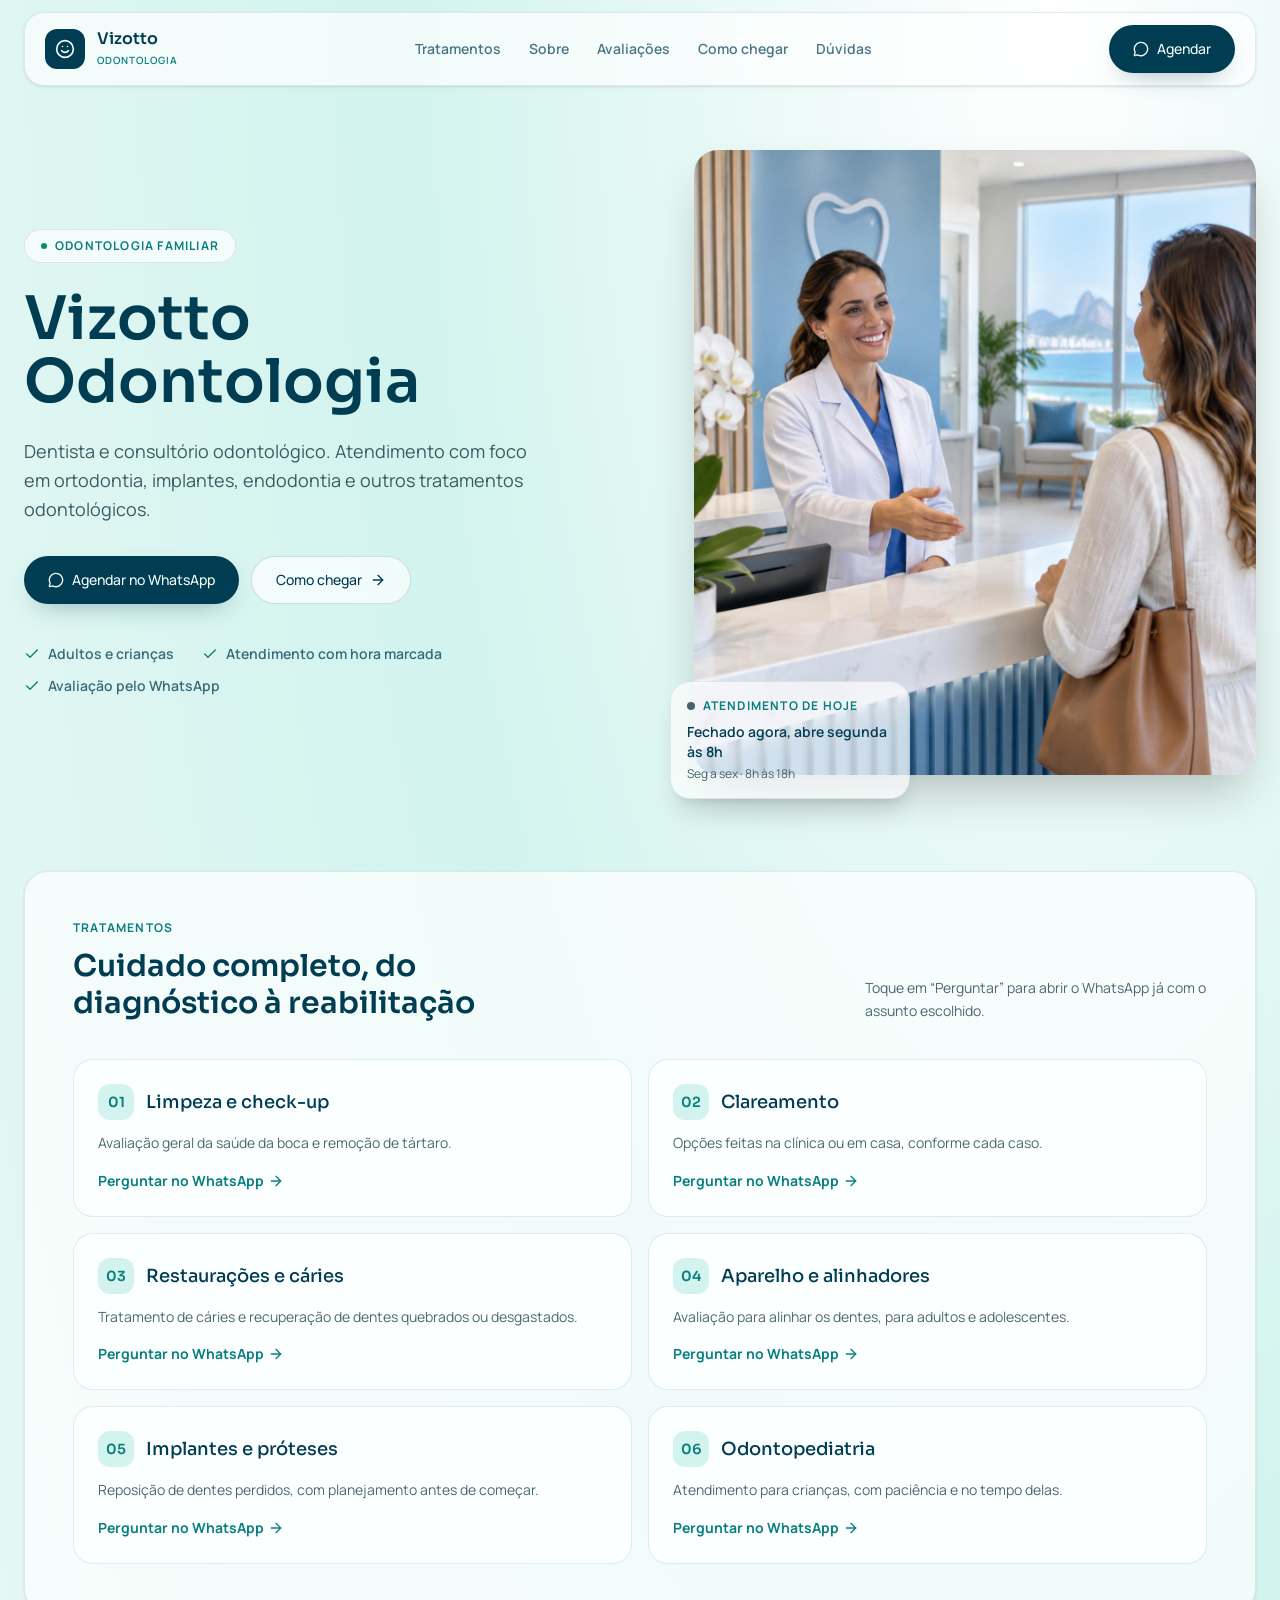
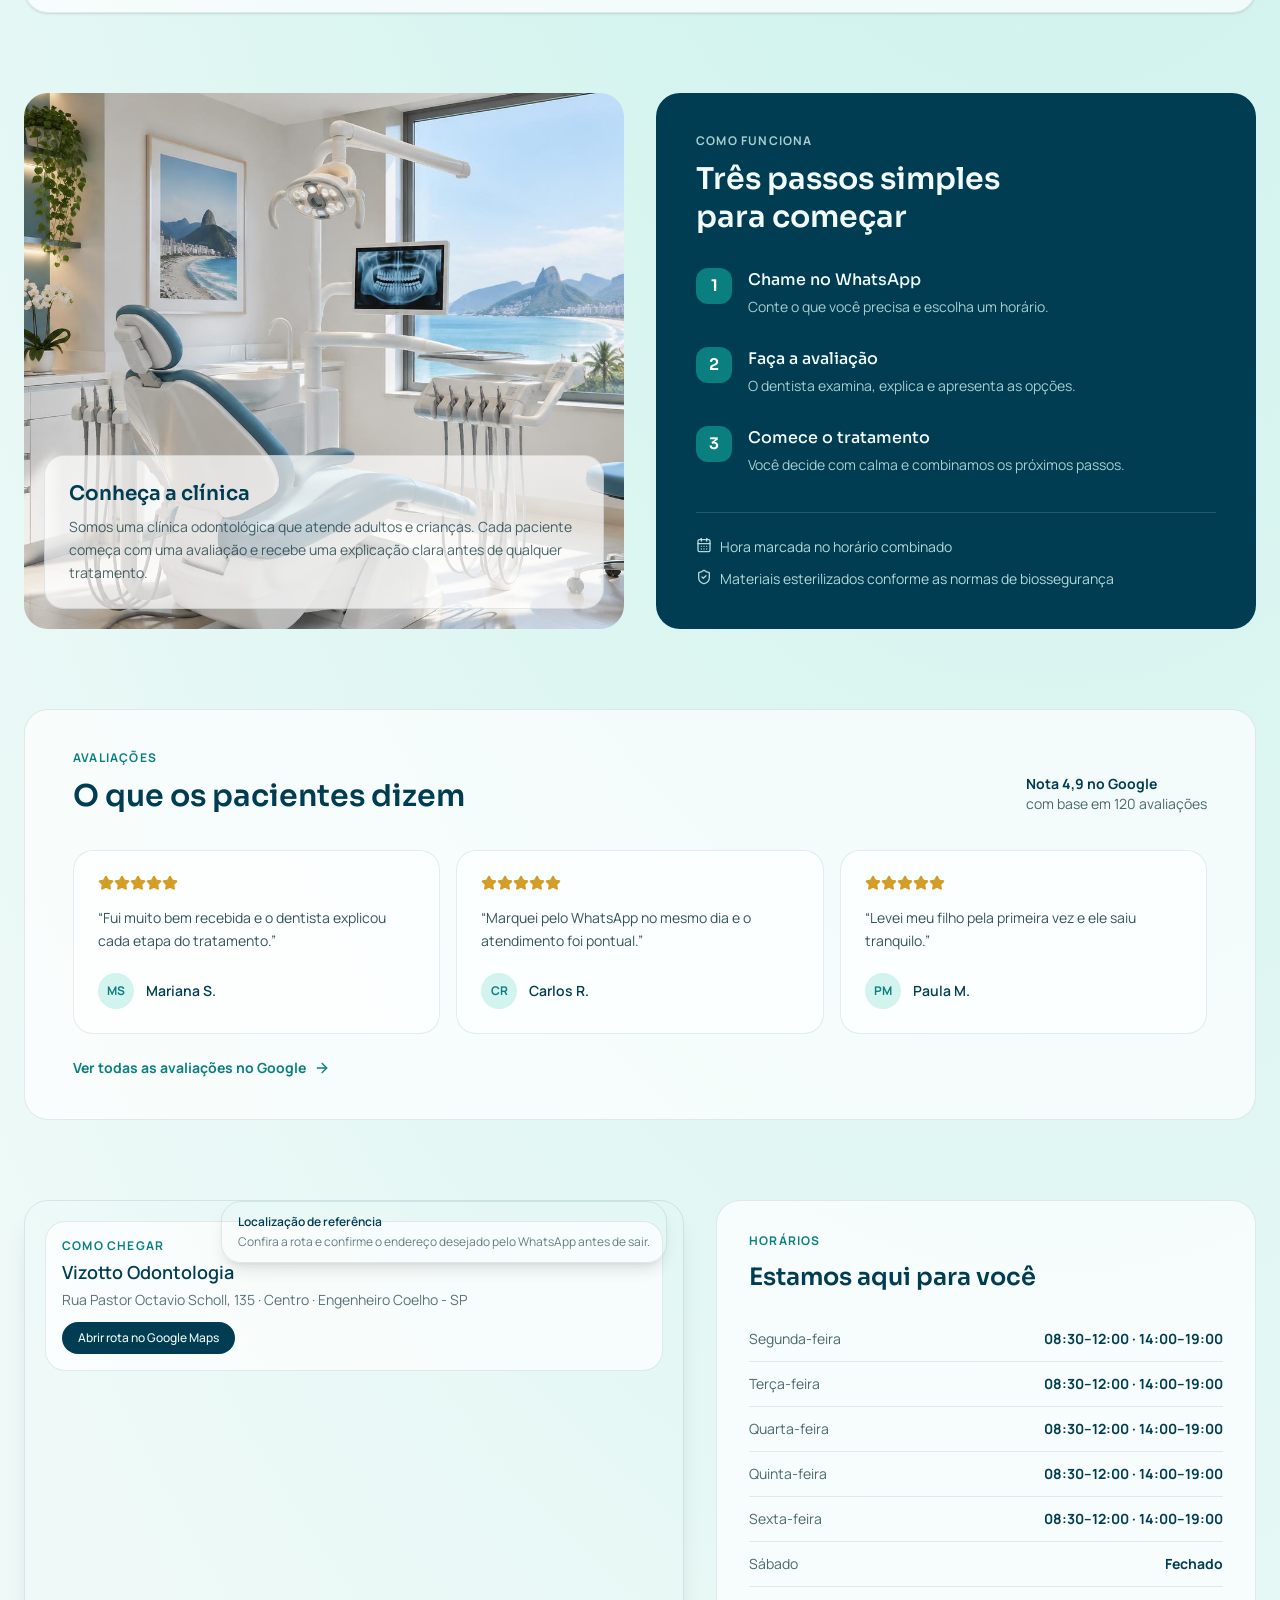
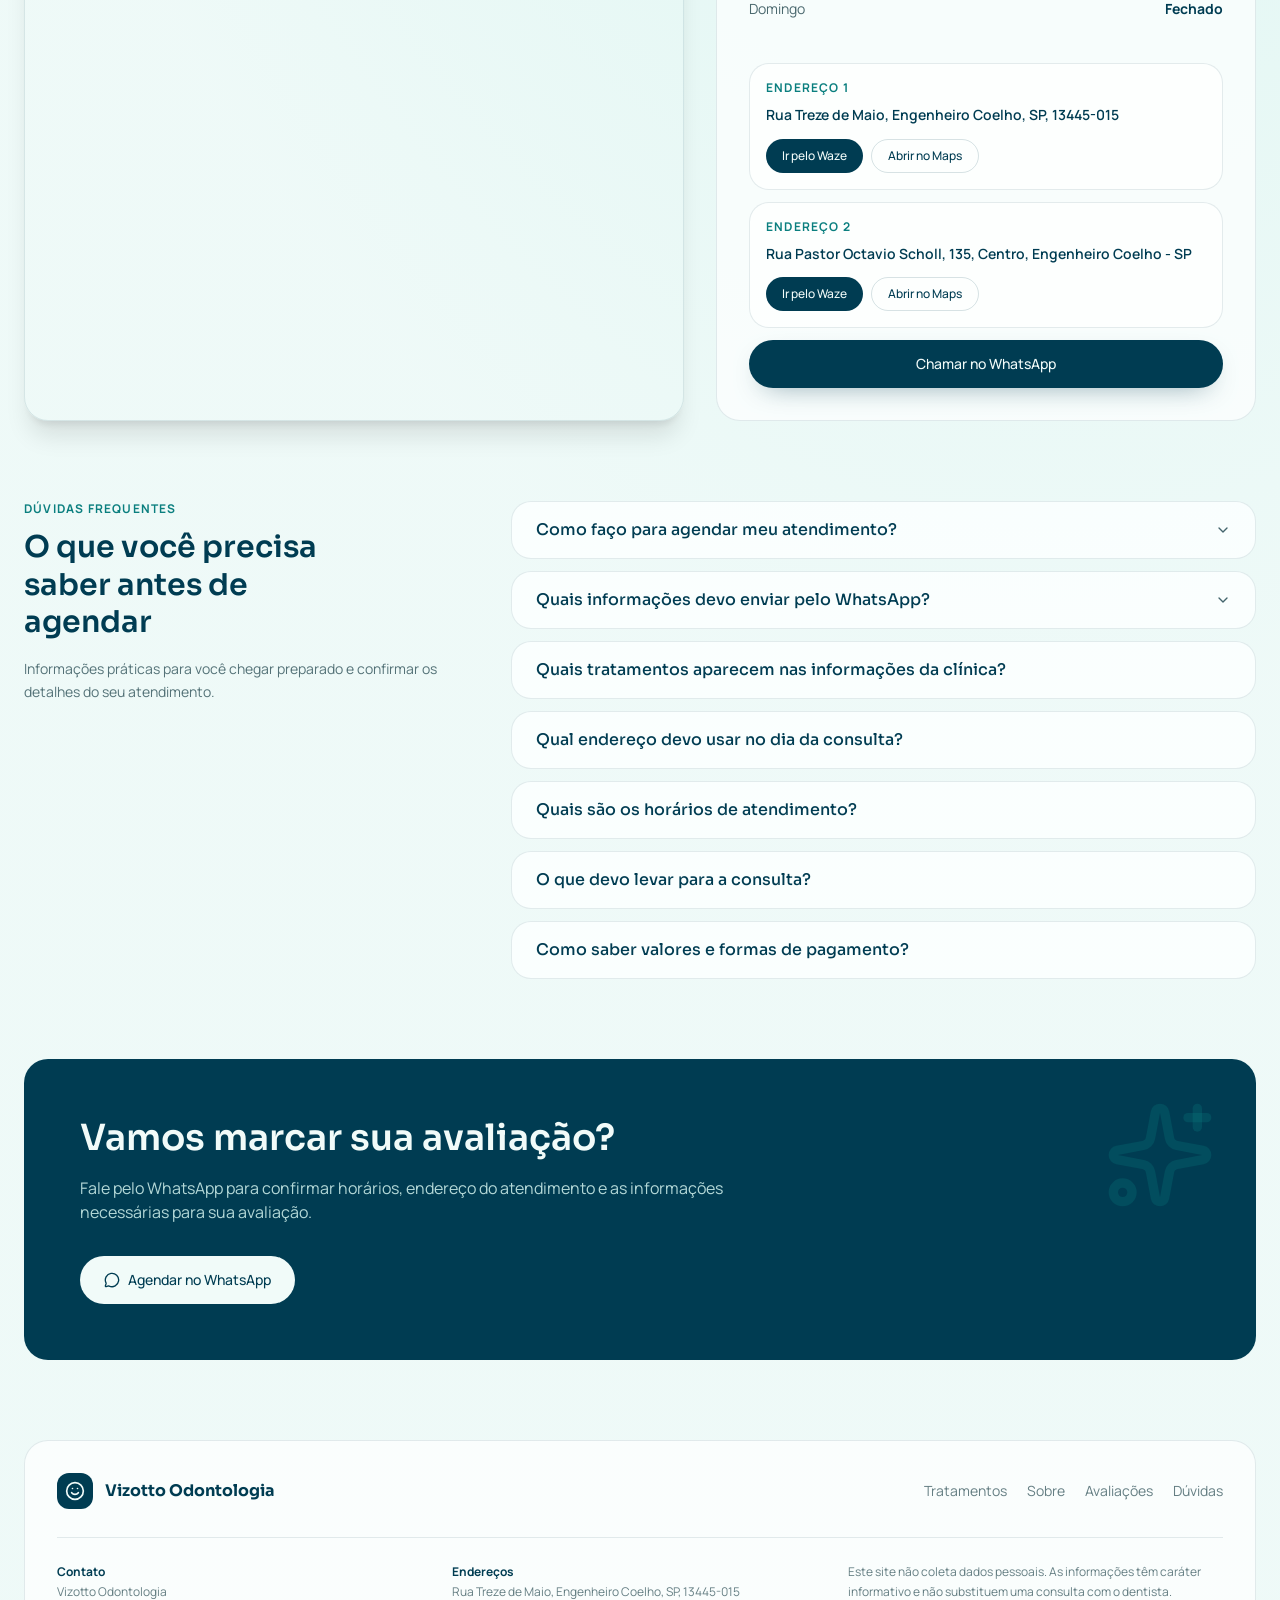
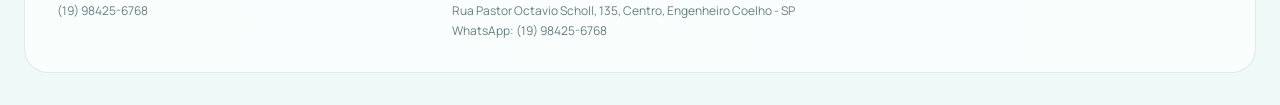
==== index.html @ 01a07b88 "Rename index (4).html to index.html" ====
<!DOCTYPE html>

<html lang="pt-BR"><head><meta charset="utf-8"/><meta content="width=device-width, initial-scale=1" name="viewport"/><style>/*! tailwindcss v4.3.3 | MIT License | https://tailwindcss.com */
@layer properties {
  @supports (((-webkit-hyphens: none)) and (not (margin-trim: inline))) or ((-moz-orient: inline) and (not (color: rgb(from red r g b)))) {
    *, :before, :after, ::backdrop {
      --tw-translate-x: 0;
      --tw-translate-y: 0;
      --tw-translate-z: 0;
      --tw-rotate-x: initial;
      --tw-rotate-y: initial;
      --tw-rotate-z: initial;
      --tw-skew-x: initial;
      --tw-skew-y: initial;
      --tw-space-y-reverse: 0;
      --tw-space-x-reverse: 0;
      --tw-divide-y-reverse: 0;
      --tw-border-style: solid;
      --tw-leading: initial;
      --tw-font-weight: initial;
      --tw-tracking: initial;
      --tw-ordinal: initial;
      --tw-slashed-zero: initial;
      --tw-numeric-figure: initial;
      --tw-numeric-spacing: initial;
      --tw-numeric-fraction: initial;
      --tw-shadow: 0 0 #0000;
      --tw-shadow-color: initial;
      --tw-shadow-alpha: 100%;
      --tw-inset-shadow: 0 0 #0000;
      --tw-inset-shadow-color: initial;
      --tw-inset-shadow-alpha: 100%;
      --tw-ring-color: initial;
      --tw-ring-shadow: 0 0 #0000;
      --tw-inset-ring-color: initial;
      --tw-inset-ring-shadow: 0 0 #0000;
      --tw-ring-inset: initial;
      --tw-ring-offset-width: 0px;
      --tw-ring-offset-color: #fff;
      --tw-ring-offset-shadow: 0 0 #0000;
      --tw-outline-style: solid;
      --tw-blur: initial;
      --tw-brightness: initial;
      --tw-contrast: initial;
      --tw-grayscale: initial;
      --tw-hue-rotate: initial;
      --tw-invert: initial;
      --tw-opacity: initial;
      --tw-saturate: initial;
      --tw-sepia: initial;
      --tw-drop-shadow: initial;
      --tw-drop-shadow-color: initial;
      --tw-drop-shadow-alpha: 100%;
      --tw-drop-shadow-size: initial;
      --tw-duration: initial;
      --tw-ease: initial;
      --tw-content: "";
      --tw-animation-delay: 0s;
      --tw-animation-direction: normal;
      --tw-animation-duration: initial;
      --tw-animation-fill-mode: none;
      --tw-animation-iteration-count: 1;
      --tw-enter-blur: 0;
      --tw-enter-opacity: 1;
      --tw-enter-rotate: 0;
      --tw-enter-scale: 1;
      --tw-enter-translate-x: 0;
      --tw-enter-translate-y: 0;
      --tw-exit-blur: 0;
      --tw-exit-opacity: 1;
      --tw-exit-rotate: 0;
      --tw-exit-scale: 1;
      --tw-exit-translate-x: 0;
      --tw-exit-translate-y: 0;
    }
  }
}

@layer theme {
  :root, :host {
    --font-mono: ui-monospace, SFMono-Regular, Menlo, Monaco, Consolas, "Liberation Mono",
      "Courier New", monospace;
    --color-black: #000;
    --spacing: .25rem;
    --container-sm: 24rem;
    --container-md: 28rem;
    --container-lg: 32rem;
    --container-xl: 36rem;
    --container-2xl: 42rem;
    --container-7xl: 80rem;
    --text-xs: .75rem;
    --text-xs--line-height: calc(1 / .75);
    --text-sm: .875rem;
    --text-sm--line-height: calc(1.25 / .875);
    --text-base: 1rem;
    --text-base--line-height: calc(1.5 / 1);
    --text-lg: 1.125rem;
    --text-lg--line-height: calc(1.75 / 1.125);
    --text-xl: 1.25rem;
    --text-xl--line-height: calc(1.75 / 1.25);
    --text-2xl: 1.5rem;
    --text-2xl--line-height: calc(2 / 1.5);
    --text-3xl: 1.875rem;
    --text-3xl--line-height: calc(2.25 / 1.875);
    --text-4xl: 2.25rem;
    --text-4xl--line-height: calc(2.5 / 2.25);
    --text-5xl: 3rem;
    --text-5xl--line-height: 1;
    --text-6xl: 3.75rem;
    --text-6xl--line-height: 1;
    --text-7xl: 4.5rem;
    --text-7xl--line-height: 1;
    --font-weight-normal: 400;
    --font-weight-medium: 500;
    --font-weight-semibold: 600;
    --font-weight-bold: 700;
    --tracking-tight: -.025em;
    --tracking-widest: .1em;
    --leading-tight: 1.25;
    --leading-relaxed: 1.625;
    --ease-in-out: cubic-bezier(.4, 0, .2, 1);
    --animate-pulse: pulse 2s cubic-bezier(.4, 0, .6, 1) infinite;
    --aspect-video: 16 / 9;
    --default-transition-duration: .15s;
    --default-transition-timing-function: cubic-bezier(.4, 0, .2, 1);
    --default-font-family: var(--font-body);
    --default-mono-font-family: var(--font-mono);
    --color-background: var(--background);
    --color-foreground: var(--foreground);
    --color-border: var(--border);
  }
}

@layer base {
  *, :after, :before, ::backdrop {
    box-sizing: border-box;
    border: 0 solid;
    margin: 0;
    padding: 0;
  }

  ::file-selector-button {
    box-sizing: border-box;
    border: 0 solid;
    margin: 0;
    padding: 0;
  }

  html, :host {
    -webkit-text-size-adjust: 100%;
    tab-size: 4;
    line-height: 1.5;
    font-family: var(--default-font-family, -apple-system, BlinkMacSystemFont, "Segoe UI", Roboto, "Helvetica Neue", "Noto Sans", Arial, sans-serif, "Apple Color Emoji", "Segoe UI Emoji", "Segoe UI Symbol", "Noto Color Emoji");
    font-feature-settings: var(--default-font-feature-settings, normal);
    font-variation-settings: var(--default-font-variation-settings, normal);
    -webkit-tap-highlight-color: transparent;
  }

  hr {
    height: 0;
    color: inherit;
    border-top-width: 1px;
  }

  abbr:where([title]) {
    -webkit-text-decoration: underline dotted;
    text-decoration: underline dotted;
  }

  h1, h2, h3, h4, h5, h6 {
    font-size: inherit;
    font-weight: inherit;
  }

  a {
    color: inherit;
    -webkit-text-decoration: inherit;
    -webkit-text-decoration: inherit;
    text-decoration: inherit;
  }

  b, strong {
    font-weight: bolder;
  }

  code, kbd, samp, pre {
    font-family: var(--default-mono-font-family, ui-monospace, SFMono-Regular, Menlo, Monaco, Consolas, "Liberation Mono", "Courier New", monospace);
    font-feature-settings: var(--default-mono-font-feature-settings, normal);
    font-variation-settings: var(--default-mono-font-variation-settings, normal);
    font-size: 1em;
  }

  small {
    font-size: 80%;
  }

  sub, sup {
    vertical-align: baseline;
    font-size: 75%;
    line-height: 0;
    position: relative;
  }

  sub {
    bottom: -.25em;
  }

  sup {
    top: -.5em;
  }

  table {
    text-indent: 0;
    border-color: inherit;
    border-collapse: collapse;
  }

  :-moz-focusring:where(:not(iframe)) {
    outline: auto;
  }

  progress {
    vertical-align: baseline;
  }

  summary {
    display: list-item;
  }

  ol, ul, menu {
    list-style: none;
  }

  img, svg, video, canvas, audio, iframe, embed, object {
    vertical-align: middle;
    display: block;
  }

  img, video {
    max-width: 100%;
    height: auto;
  }

  button, input, select, optgroup, textarea {
    font: inherit;
    font-feature-settings: inherit;
    font-variation-settings: inherit;
    letter-spacing: inherit;
    color: inherit;
    opacity: 1;
    background-color: #0000;
    border-radius: 0;
  }

  ::file-selector-button {
    font: inherit;
    font-feature-settings: inherit;
    font-variation-settings: inherit;
    letter-spacing: inherit;
    color: inherit;
    opacity: 1;
    background-color: #0000;
    border-radius: 0;
  }

  :where(select:is([multiple], [size])) optgroup {
    font-weight: bolder;
  }

  :where(select:is([multiple], [size])) optgroup option {
    padding-inline-start: 20px;
  }

  ::file-selector-button {
    margin-inline-end: 4px;
  }

  ::placeholder {
    opacity: 1;
  }

  @supports (not ((-webkit-appearance: -apple-pay-button))) or (contain-intrinsic-size: 1px) {
    ::placeholder {
      color: currentColor;
    }

    @supports (color: color-mix(in lab, red, red)) {
      ::placeholder {
        color: color-mix(in oklab, currentcolor 50%, transparent);
      }
    }
  }

  textarea {
    resize: vertical;
  }

  ::-webkit-search-decoration {
    -webkit-appearance: none;
  }

  ::-webkit-date-and-time-value {
    min-height: 1lh;
    text-align: inherit;
  }

  ::-webkit-datetime-edit {
    display: inline-flex;
  }

  ::-webkit-datetime-edit-fields-wrapper {
    padding: 0;
  }

  ::-webkit-datetime-edit {
    padding-block: 0;
  }

  ::-webkit-datetime-edit-year-field {
    padding-block: 0;
  }

  ::-webkit-datetime-edit-month-field {
    padding-block: 0;
  }

  ::-webkit-datetime-edit-day-field {
    padding-block: 0;
  }

  ::-webkit-datetime-edit-hour-field {
    padding-block: 0;
  }

  ::-webkit-datetime-edit-minute-field {
    padding-block: 0;
  }

  ::-webkit-datetime-edit-second-field {
    padding-block: 0;
  }

  ::-webkit-datetime-edit-millisecond-field {
    padding-block: 0;
  }

  ::-webkit-datetime-edit-meridiem-field {
    padding-block: 0;
  }

  ::-webkit-calendar-picker-indicator {
    line-height: 1;
  }

  :-moz-ui-invalid {
    box-shadow: none;
  }

  button, input:where([type="button"], [type="reset"], [type="submit"]) {
    appearance: button;
  }

  ::file-selector-button {
    appearance: button;
  }

  ::-webkit-inner-spin-button {
    height: auto;
  }

  ::-webkit-outer-spin-button {
    height: auto;
  }

  [hidden]:where(:not([hidden="until-found"])) {
    display: none !important;
  }

  * {
    border-color: var(--color-border);
  }

  body {
    background-color: var(--color-background);
    color: var(--color-foreground);
    font-family: var(--font-body);
    letter-spacing: 0;
  }

  h1, h2, h3 {
    font-family: var(--font-display);
    letter-spacing: 0;
  }

  html {
    scroll-behavior: smooth;
  }

  section {
    scroll-margin-top: 6rem;
  }
}

@layer components;

@layer utilities {
  .pointer-events-none {
    pointer-events: none;
  }

  .invisible {
    visibility: hidden;
  }

  .sr-only {
    clip-path: inset(50%);
    white-space: nowrap;
    border-width: 0;
    width: 1px;
    height: 1px;
    margin: -1px;
    padding: 0;
    position: absolute;
    overflow: hidden;
  }

  .absolute {
    position: absolute;
  }

  .fixed {
    position: fixed;
  }

  .relative {
    position: relative;
  }

  .sticky {
    position: sticky;
  }

  .inset-0 {
    inset: 0;
  }

  .inset-x-0 {
    inset-inline: 0;
  }

  .inset-x-5 {
    inset-inline: calc(var(--spacing) * 5);
  }

  .inset-y-0 {
    inset-block: 0;
  }

  .-top-12 {
    top: calc(var(--spacing) * -12);
  }

  .top-0 {
    top: 0;
  }

  .top-1\.5 {
    top: calc(var(--spacing) * 1.5);
  }

  .top-1\/2 {
    top: 50%;
  }

  .top-3\.5 {
    top: calc(var(--spacing) * 3.5);
  }

  .top-4 {
    top: calc(var(--spacing) * 4);
  }

  .top-5 {
    top: calc(var(--spacing) * 5);
  }

  .top-10 {
    top: calc(var(--spacing) * 10);
  }

  .top-\[1px\] {
    top: 1px;
  }

  .top-\[50\%\] {
    top: 50%;
  }

  .top-\[60\%\] {
    top: 60%;
  }

  .top-full {
    top: 100%;
  }

  .-right-12 {
    right: calc(var(--spacing) * -12);
  }

  .right-0 {
    right: 0;
  }

  .right-1 {
    right: var(--spacing);
  }

  .right-2 {
    right: calc(var(--spacing) * 2);
  }

  .right-3 {
    right: calc(var(--spacing) * 3);
  }

  .right-4 {
    right: calc(var(--spacing) * 4);
  }

  .right-5 {
    right: calc(var(--spacing) * 5);
  }

  .right-10 {
    right: calc(var(--spacing) * 10);
  }

  .-bottom-6 {
    bottom: calc(var(--spacing) * -6);
  }

  .-bottom-12 {
    bottom: calc(var(--spacing) * -12);
  }

  .bottom-0 {
    bottom: 0;
  }

  .bottom-5 {
    bottom: calc(var(--spacing) * 5);
  }

  .-left-12 {
    left: calc(var(--spacing) * -12);
  }

  .left-0 {
    left: 0;
  }

  .left-1\/2 {
    left: 50%;
  }

  .left-2 {
    left: calc(var(--spacing) * 2);
  }

  .left-3 {
    left: calc(var(--spacing) * 3);
  }

  .left-5 {
    left: calc(var(--spacing) * 5);
  }

  .left-\[50\%\] {
    left: 50%;
  }

  .z-10 {
    z-index: 10;
  }

  .z-20 {
    z-index: 20;
  }

  .z-50 {
    z-index: 50;
  }

  .z-\[1\] {
    z-index: 1;
  }

  .-mx-1 {
    margin-inline: calc(var(--spacing) * -1);
  }

  .mx-2 {
    margin-inline: calc(var(--spacing) * 2);
  }

  .mx-3\.5 {
    margin-inline: calc(var(--spacing) * 3.5);
  }

  .mx-auto {
    margin-inline: auto;
  }

  .my-0\.5 {
    margin-block: calc(var(--spacing) * .5);
  }

  .my-1 {
    margin-block: var(--spacing);
  }

  .-mt-4 {
    margin-top: calc(var(--spacing) * -4);
  }

  .mt-1 {
    margin-top: var(--spacing);
  }

  .mt-1\.5 {
    margin-top: calc(var(--spacing) * 1.5);
  }

  .mt-2 {
    margin-top: calc(var(--spacing) * 2);
  }

  .mt-3 {
    margin-top: calc(var(--spacing) * 3);
  }

  .mt-4 {
    margin-top: calc(var(--spacing) * 4);
  }

  .mt-5 {
    margin-top: calc(var(--spacing) * 5);
  }

  .mt-6 {
    margin-top: calc(var(--spacing) * 6);
  }

  .mt-7 {
    margin-top: calc(var(--spacing) * 7);
  }

  .mt-8 {
    margin-top: calc(var(--spacing) * 8);
  }

  .mt-9 {
    margin-top: calc(var(--spacing) * 9);
  }

  .mt-10 {
    margin-top: calc(var(--spacing) * 10);
  }

  .mt-24 {
    margin-top: calc(var(--spacing) * 24);
  }

  .mt-auto {
    margin-top: auto;
  }

  .mr-2 {
    margin-right: calc(var(--spacing) * 2);
  }

  .mb-1 {
    margin-bottom: var(--spacing);
  }

  .-ml-4 {
    margin-left: calc(var(--spacing) * -4);
  }

  .ml-1 {
    margin-left: var(--spacing);
  }

  .ml-auto {
    margin-left: auto;
  }

  .block {
    display: block;
  }

  .flex {
    display: flex;
  }

  .grid {
    display: grid;
  }

  .hidden {
    display: none;
  }

  .inline-flex {
    display: inline-flex;
  }

  .table {
    display: table;
  }

  .aspect-\[9\/10\] {
    aspect-ratio: 9 / 10;
  }

  .aspect-square {
    aspect-ratio: 1;
  }

  .aspect-video {
    aspect-ratio: var(--aspect-video);
  }

  .size-\(--cell-size\) {
    width: var(--cell-size);
    height: var(--cell-size);
  }

  .size-1\.5 {
    width: calc(var(--spacing) * 1.5);
    height: calc(var(--spacing) * 1.5);
  }

  .size-2 {
    width: calc(var(--spacing) * 2);
    height: calc(var(--spacing) * 2);
  }

  .size-4 {
    width: calc(var(--spacing) * 4);
    height: calc(var(--spacing) * 4);
  }

  .size-5 {
    width: calc(var(--spacing) * 5);
    height: calc(var(--spacing) * 5);
  }

  .size-6 {
    width: calc(var(--spacing) * 6);
    height: calc(var(--spacing) * 6);
  }

  .size-9 {
    width: calc(var(--spacing) * 9);
    height: calc(var(--spacing) * 9);
  }

  .size-10 {
    width: calc(var(--spacing) * 10);
    height: calc(var(--spacing) * 10);
  }

  .size-14 {
    width: calc(var(--spacing) * 14);
    height: calc(var(--spacing) * 14);
  }

  .size-28 {
    width: calc(var(--spacing) * 28);
    height: calc(var(--spacing) * 28);
  }

  .size-full {
    width: 100%;
    height: 100%;
  }

  .h-\(--cell-size\) {
    height: var(--cell-size);
  }

  .h-1\.5 {
    height: calc(var(--spacing) * 1.5);
  }

  .h-2 {
    height: calc(var(--spacing) * 2);
  }

  .h-2\.5 {
    height: calc(var(--spacing) * 2.5);
  }

  .h-3 {
    height: calc(var(--spacing) * 3);
  }

  .h-3\.5 {
    height: calc(var(--spacing) * 3.5);
  }

  .h-4 {
    height: calc(var(--spacing) * 4);
  }

  .h-5 {
    height: calc(var(--spacing) * 5);
  }

  .h-7 {
    height: calc(var(--spacing) * 7);
  }

  .h-8 {
    height: calc(var(--spacing) * 8);
  }

  .h-9 {
    height: calc(var(--spacing) * 9);
  }

  .h-10 {
    height: calc(var(--spacing) * 10);
  }

  .h-12 {
    height: calc(var(--spacing) * 12);
  }

  .h-\[1px\] {
    height: 1px;
  }

  .h-\[var\(--radix-navigation-menu-viewport-height\)\] {
    height: var(--radix-navigation-menu-viewport-height);
  }

  .h-\[var\(--radix-select-trigger-height\)\] {
    height: var(--radix-select-trigger-height);
  }

  .h-auto {
    height: auto;
  }

  .h-full {
    height: 100%;
  }

  .h-px {
    height: 1px;
  }

  .h-svh {
    height: 100svh;
  }

  .max-h-\(--radix-context-menu-content-available-height\) {
    max-height: var(--radix-context-menu-content-available-height);
  }

  .max-h-\(--radix-select-content-available-height\) {
    max-height: var(--radix-select-content-available-height);
  }

  .max-h-\[300px\] {
    max-height: 300px;
  }

  .max-h-\[var\(--radix-dropdown-menu-content-available-height\)\] {
    max-height: var(--radix-dropdown-menu-content-available-height);
  }

  .min-h-0 {
    min-height: 0;
  }

  .min-h-\[60px\] {
    min-height: 60px;
  }

  .min-h-\[460px\] {
    min-height: 460px;
  }

  .min-h-screen {
    min-height: 100vh;
  }

  .min-h-svh {
    min-height: 100svh;
  }

  .w-\(--cell-size\) {
    width: var(--cell-size);
  }

  .w-\(--sidebar-width\) {
    width: var(--sidebar-width);
  }

  .w-0 {
    width: 0;
  }

  .w-1 {
    width: var(--spacing);
  }

  .w-2 {
    width: calc(var(--spacing) * 2);
  }

  .w-2\.5 {
    width: calc(var(--spacing) * 2.5);
  }

  .w-3 {
    width: calc(var(--spacing) * 3);
  }

  .w-3\.5 {
    width: calc(var(--spacing) * 3.5);
  }

  .w-3\/4 {
    width: 75%;
  }

  .w-4 {
    width: calc(var(--spacing) * 4);
  }

  .w-5 {
    width: calc(var(--spacing) * 5);
  }

  .w-7 {
    width: calc(var(--spacing) * 7);
  }

  .w-8 {
    width: calc(var(--spacing) * 8);
  }

  .w-9 {
    width: calc(var(--spacing) * 9);
  }

  .w-10 {
    width: calc(var(--spacing) * 10);
  }

  .w-64 {
    width: calc(var(--spacing) * 64);
  }

  .w-72 {
    width: calc(var(--spacing) * 72);
  }

  .w-\[1px\] {
    width: 1px;
  }

  .w-\[100px\] {
    width: 100px;
  }

  .w-auto {
    width: auto;
  }

  .w-fit {
    width: fit-content;
  }

  .w-full {
    width: 100%;
  }

  .w-max {
    width: max-content;
  }

  .w-px {
    width: 1px;
  }

  .max-w-\(--skeleton-width\) {
    max-width: var(--skeleton-width);
  }

  .max-w-2xl {
    max-width: var(--container-2xl);
  }

  .max-w-7xl {
    max-width: var(--container-7xl);
  }

  .max-w-\[14ch\] {
    max-width: 14ch;
  }

  .max-w-\[15ch\] {
    max-width: 15ch;
  }

  .max-w-\[16ch\] {
    max-width: 16ch;
  }

  .max-w-\[22ch\] {
    max-width: 22ch;
  }

  .max-w-\[38ch\] {
    max-width: 38ch;
  }

  .max-w-\[48ch\] {
    max-width: 48ch;
  }

  .max-w-\[240px\] {
    max-width: 240px;
  }

  .max-w-lg {
    max-width: var(--container-lg);
  }

  .max-w-max {
    max-width: max-content;
  }

  .max-w-md {
    max-width: var(--container-md);
  }

  .max-w-xl {
    max-width: var(--container-xl);
  }

  .min-w-\(--cell-size\) {
    min-width: var(--cell-size);
  }

  .min-w-0 {
    min-width: 0;
  }

  .min-w-5 {
    min-width: calc(var(--spacing) * 5);
  }

  .min-w-8 {
    min-width: calc(var(--spacing) * 8);
  }

  .min-w-9 {
    min-width: calc(var(--spacing) * 9);
  }

  .min-w-10 {
    min-width: calc(var(--spacing) * 10);
  }

  .min-w-\[8rem\] {
    min-width: 8rem;
  }

  .min-w-\[12rem\] {
    min-width: 12rem;
  }

  .min-w-\[var\(--radix-select-trigger-width\)\] {
    min-width: var(--radix-select-trigger-width);
  }

  .flex-1 {
    flex: 1;
  }

  .shrink-0 {
    flex-shrink: 0;
  }

  .grow {
    flex-grow: 1;
  }

  .grow-0 {
    flex-grow: 0;
  }

  .basis-full {
    flex-basis: 100%;
  }

  .caption-bottom {
    caption-side: bottom;
  }

  .border-collapse {
    border-collapse: collapse;
  }

  .origin-\(--radix-context-menu-content-transform-origin\) {
    transform-origin: var(--radix-context-menu-content-transform-origin);
  }

  .origin-\(--radix-dropdown-menu-content-transform-origin\) {
    transform-origin: var(--radix-dropdown-menu-content-transform-origin);
  }

  .origin-\(--radix-hover-card-content-transform-origin\) {
    transform-origin: var(--radix-hover-card-content-transform-origin);
  }

  .origin-\(--radix-menubar-content-transform-origin\) {
    transform-origin: var(--radix-menubar-content-transform-origin);
  }

  .origin-\(--radix-popover-content-transform-origin\) {
    transform-origin: var(--radix-popover-content-transform-origin);
  }

  .origin-\(--radix-select-content-transform-origin\) {
    transform-origin: var(--radix-select-content-transform-origin);
  }

  .origin-\(--radix-tooltip-content-transform-origin\) {
    transform-origin: var(--radix-tooltip-content-transform-origin);
  }

  .-translate-x-1\/2 {
    --tw-translate-x: calc(calc(1 / 2 * 100%) * -1);
    translate: var(--tw-translate-x) var(--tw-translate-y);
  }

  .-translate-x-px {
    --tw-translate-x: -1px;
    translate: var(--tw-translate-x) var(--tw-translate-y);
  }

  .translate-x-\[-50\%\] {
    --tw-translate-x: -50%;
    translate: var(--tw-translate-x) var(--tw-translate-y);
  }

  .translate-x-px {
    --tw-translate-x: 1px;
    translate: var(--tw-translate-x) var(--tw-translate-y);
  }

  .-translate-y-1\/2 {
    --tw-translate-y: calc(calc(1 / 2 * 100%) * -1);
    translate: var(--tw-translate-x) var(--tw-translate-y);
  }

  .translate-y-\[-50\%\] {
    --tw-translate-y: -50%;
    translate: var(--tw-translate-x) var(--tw-translate-y);
  }

  .rotate-45 {
    rotate: 45deg;
  }

  .rotate-90 {
    rotate: 90deg;
  }

  .transform {
    transform: var(--tw-rotate-x, ) var(--tw-rotate-y, ) var(--tw-rotate-z, ) var(--tw-skew-x, ) var(--tw-skew-y, );
  }

  .animate-caret-blink {
    animation: 1.25s ease-out infinite caret-blink;
  }

  .animate-in {
    animation: enter var(--tw-animation-duration, var(--tw-duration, .15s))var(--tw-ease, ease)var(--tw-animation-delay, 0s)var(--tw-animation-iteration-count, 1)var(--tw-animation-direction, normal)var(--tw-animation-fill-mode, none);
  }

  .animate-pulse {
    animation: var(--animate-pulse);
  }

  .cursor-default {
    cursor: default;
  }

  .cursor-pointer {
    cursor: pointer;
  }

  .touch-none {
    touch-action: none;
  }

  .list-none {
    list-style-type: none;
  }

  .grid-cols-3 {
    grid-template-columns: repeat(3, minmax(0, 1fr));
  }

  .flex-col {
    flex-direction: column;
  }

  .flex-col-reverse {
    flex-direction: column-reverse;
  }

  .flex-row {
    flex-direction: row;
  }

  .flex-wrap {
    flex-wrap: wrap;
  }

  .place-content-center {
    place-content: center;
  }

  .place-items-center {
    place-items: center;
  }

  .items-center {
    align-items: center;
  }

  .items-end {
    align-items: flex-end;
  }

  .items-start {
    align-items: flex-start;
  }

  .items-stretch {
    align-items: stretch;
  }

  .justify-between {
    justify-content: space-between;
  }

  .justify-center {
    justify-content: center;
  }

  .gap-1 {
    gap: var(--spacing);
  }

  .gap-1\.5 {
    gap: calc(var(--spacing) * 1.5);
  }

  .gap-2 {
    gap: calc(var(--spacing) * 2);
  }

  .gap-3 {
    gap: calc(var(--spacing) * 3);
  }

  .gap-4 {
    gap: calc(var(--spacing) * 4);
  }

  .gap-5 {
    gap: calc(var(--spacing) * 5);
  }

  .gap-6 {
    gap: calc(var(--spacing) * 6);
  }

  .gap-7 {
    gap: calc(var(--spacing) * 7);
  }

  .gap-8 {
    gap: calc(var(--spacing) * 8);
  }

  .gap-10 {
    gap: calc(var(--spacing) * 10);
  }

  .gap-12 {
    gap: calc(var(--spacing) * 12);
  }

  :where(.space-y-1\.5 > :not(:last-child)) {
    --tw-space-y-reverse: 0;
    margin-block-start: calc(calc(var(--spacing) * 1.5) * var(--tw-space-y-reverse));
    margin-block-end: calc(calc(var(--spacing) * 1.5) * calc(1 - var(--tw-space-y-reverse)));
  }

  :where(.space-y-2 > :not(:last-child)) {
    --tw-space-y-reverse: 0;
    margin-block-start: calc(calc(var(--spacing) * 2) * var(--tw-space-y-reverse));
    margin-block-end: calc(calc(var(--spacing) * 2) * calc(1 - var(--tw-space-y-reverse)));
  }

  :where(.space-y-3 > :not(:last-child)) {
    --tw-space-y-reverse: 0;
    margin-block-start: calc(calc(var(--spacing) * 3) * var(--tw-space-y-reverse));
    margin-block-end: calc(calc(var(--spacing) * 3) * calc(1 - var(--tw-space-y-reverse)));
  }

  :where(.space-y-7 > :not(:last-child)) {
    --tw-space-y-reverse: 0;
    margin-block-start: calc(calc(var(--spacing) * 7) * var(--tw-space-y-reverse));
    margin-block-end: calc(calc(var(--spacing) * 7) * calc(1 - var(--tw-space-y-reverse)));
  }

  .gap-x-7 {
    column-gap: calc(var(--spacing) * 7);
  }

  :where(.space-x-1 > :not(:last-child)) {
    --tw-space-x-reverse: 0;
    margin-inline-start: calc(var(--spacing) * var(--tw-space-x-reverse));
    margin-inline-end: calc(var(--spacing) * calc(1 - var(--tw-space-x-reverse)));
  }

  .gap-y-3 {
    row-gap: calc(var(--spacing) * 3);
  }

  :where(.divide-y > :not(:last-child)) {
    --tw-divide-y-reverse: 0;
    border-bottom-style: var(--tw-border-style);
    border-top-style: var(--tw-border-style);
    border-top-width: calc(1px * var(--tw-divide-y-reverse));
    border-bottom-width: calc(1px * calc(1 - var(--tw-divide-y-reverse)));
  }

  :where(.divide-primary\/10 > :not(:last-child)) {
    border-color: var(--primary);
  }

  @supports (color: color-mix(in lab, red, red)) {
    :where(.divide-primary\/10 > :not(:last-child)) {
      border-color: color-mix(in oklab, var(--primary) 10%, transparent);
    }
  }

  .overflow-auto {
    overflow: auto;
  }

  .overflow-hidden {
    overflow: hidden;
  }

  .overflow-x-hidden {
    overflow-x: hidden;
  }

  .overflow-y-auto {
    overflow-y: auto;
  }

  .rounded-2xl {
    border-radius: calc(var(--radius) + 8px);
  }

  .rounded-3xl {
    border-radius: calc(var(--radius) + 12px);
  }

  .rounded-\[2px\] {
    border-radius: 2px;
  }

  .rounded-\[inherit\] {
    border-radius: inherit;
  }

  .rounded-full {
    border-radius: 3.40282e38px;
  }

  .rounded-lg {
    border-radius: var(--radius);
  }

  .rounded-md {
    border-radius: calc(var(--radius) - 2px);
  }

  .rounded-none {
    border-radius: 0;
  }

  .rounded-sm {
    border-radius: calc(var(--radius) - 4px);
  }

  .rounded-xl {
    border-radius: calc(var(--radius) + 4px);
  }

  .rounded-t-\[10px\] {
    border-top-left-radius: 10px;
    border-top-right-radius: 10px;
  }

  .rounded-l-md {
    border-top-left-radius: calc(var(--radius) - 2px);
    border-bottom-left-radius: calc(var(--radius) - 2px);
  }

  .rounded-tl-sm {
    border-top-left-radius: calc(var(--radius) - 4px);
  }

  .rounded-r-md {
    border-top-right-radius: calc(var(--radius) - 2px);
    border-bottom-right-radius: calc(var(--radius) - 2px);
  }

  .border {
    border-style: var(--tw-border-style);
    border-width: 1px;
  }

  .border-0 {
    border-style: var(--tw-border-style);
    border-width: 0;
  }

  .border-2 {
    border-style: var(--tw-border-style);
    border-width: 2px;
  }

  .border-\[1\.5px\] {
    border-style: var(--tw-border-style);
    border-width: 1.5px;
  }

  .border-y {
    border-block-style: var(--tw-border-style);
    border-block-width: 1px;
  }

  .border-t {
    border-top-style: var(--tw-border-style);
    border-top-width: 1px;
  }

  .border-r {
    border-right-style: var(--tw-border-style);
    border-right-width: 1px;
  }

  .border-b {
    border-bottom-style: var(--tw-border-style);
    border-bottom-width: 1px;
  }

  .border-l {
    border-left-style: var(--tw-border-style);
    border-left-width: 1px;
  }

  .border-dashed {
    --tw-border-style: dashed;
    border-style: dashed;
  }

  .border-\(--color-border\) {
    border-color: var(--color-border);
  }

  .border-border\/50 {
    border-color: var(--border);
  }

  @supports (color: color-mix(in lab, red, red)) {
    .border-border\/50 {
      border-color: color-mix(in oklab, var(--border) 50%, transparent);
    }
  }

  .border-destructive\/50 {
    border-color: var(--destructive);
  }

  @supports (color: color-mix(in lab, red, red)) {
    .border-destructive\/50 {
      border-color: color-mix(in oklab, var(--destructive) 50%, transparent);
    }
  }

  .border-input {
    border-color: var(--input);
  }

  .border-primary {
    border-color: var(--primary);
  }

  .border-primary-foreground\/15 {
    border-color: var(--primary-foreground);
  }

  @supports (color: color-mix(in lab, red, red)) {
    .border-primary-foreground\/15 {
      border-color: color-mix(in oklab, var(--primary-foreground) 15%, transparent);
    }
  }

  .border-primary\/10 {
    border-color: var(--primary);
  }

  @supports (color: color-mix(in lab, red, red)) {
    .border-primary\/10 {
      border-color: color-mix(in oklab, var(--primary) 10%, transparent);
    }
  }

  .border-primary\/15 {
    border-color: var(--primary);
  }

  @supports (color: color-mix(in lab, red, red)) {
    .border-primary\/15 {
      border-color: color-mix(in oklab, var(--primary) 15%, transparent);
    }
  }

  .border-primary\/50 {
    border-color: var(--primary);
  }

  @supports (color: color-mix(in lab, red, red)) {
    .border-primary\/50 {
      border-color: color-mix(in oklab, var(--primary) 50%, transparent);
    }
  }

  .border-sidebar-border {
    border-color: var(--sidebar-border);
  }

  .border-transparent {
    border-color: #0000;
  }

  .border-t-transparent {
    border-top-color: #0000;
  }

  .border-l-transparent {
    border-left-color: #0000;
  }

  .bg-\(--color-bg\) {
    background-color: var(--color-bg);
  }

  .bg-accent {
    background-color: var(--accent);
  }

  .bg-background {
    background-color: var(--background);
  }

  .bg-black\/80 {
    background-color: #000c;
  }

  @supports (color: color-mix(in lab, red, red)) {
    .bg-black\/80 {
      background-color: color-mix(in oklab, var(--color-black) 80%, transparent);
    }
  }

  .bg-border {
    background-color: var(--border);
  }

  .bg-card {
    background-color: var(--card);
  }

  .bg-card\/70 {
    background-color: var(--card);
  }

  @supports (color: color-mix(in lab, red, red)) {
    .bg-card\/70 {
      background-color: color-mix(in oklab, var(--card) 70%, transparent);
    }
  }

  .bg-destructive {
    background-color: var(--destructive);
  }

  .bg-foreground {
    background-color: var(--foreground);
  }

  .bg-muted {
    background-color: var(--muted);
  }

  .bg-muted-foreground {
    background-color: var(--muted-foreground);
  }

  .bg-muted\/50 {
    background-color: var(--muted);
  }

  @supports (color: color-mix(in lab, red, red)) {
    .bg-muted\/50 {
      background-color: color-mix(in oklab, var(--muted) 50%, transparent);
    }
  }

  .bg-popover {
    background-color: var(--popover);
  }

  .bg-primary {
    background-color: var(--primary);
  }

  .bg-primary-foreground {
    background-color: var(--primary-foreground);
  }

  .bg-primary\/10 {
    background-color: var(--primary);
  }

  @supports (color: color-mix(in lab, red, red)) {
    .bg-primary\/10 {
      background-color: color-mix(in oklab, var(--primary) 10%, transparent);
    }
  }

  .bg-primary\/20 {
    background-color: var(--primary);
  }

  @supports (color: color-mix(in lab, red, red)) {
    .bg-primary\/20 {
      background-color: color-mix(in oklab, var(--primary) 20%, transparent);
    }
  }

  .bg-secondary {
    background-color: var(--secondary);
  }

  .bg-sidebar {
    background-color: var(--sidebar);
  }

  .bg-sidebar-border {
    background-color: var(--sidebar-border);
  }

  .bg-status {
    background-color: var(--status);
  }

  .bg-surface-glass {
    background-color: var(--surface-glass);
  }

  .bg-transparent {
    background-color: #0000;
  }

  .fill-current {
    fill: currentColor;
  }

  .fill-primary {
    fill: var(--primary);
  }

  .object-cover {
    object-fit: cover;
  }

  .p-0 {
    padding: 0;
  }

  .p-1 {
    padding: var(--spacing);
  }

  .p-2 {
    padding: calc(var(--spacing) * 2);
  }

  .p-3 {
    padding: calc(var(--spacing) * 3);
  }

  .p-4 {
    padding: calc(var(--spacing) * 4);
  }

  .p-6 {
    padding: calc(var(--spacing) * 6);
  }

  .p-8 {
    padding: calc(var(--spacing) * 8);
  }

  .p-\[1px\] {
    padding: 1px;
  }

  .px-\(--cell-size\) {
    padding-inline: var(--cell-size);
  }

  .px-1 {
    padding-inline: var(--spacing);
  }

  .px-1\.5 {
    padding-inline: calc(var(--spacing) * 1.5);
  }

  .px-2 {
    padding-inline: calc(var(--spacing) * 2);
  }

  .px-2\.5 {
    padding-inline: calc(var(--spacing) * 2.5);
  }

  .px-3 {
    padding-inline: calc(var(--spacing) * 3);
  }

  .px-4 {
    padding-inline: calc(var(--spacing) * 4);
  }

  .px-6 {
    padding-inline: calc(var(--spacing) * 6);
  }

  .px-8 {
    padding-inline: calc(var(--spacing) * 8);
  }

  .py-0\.5 {
    padding-block: calc(var(--spacing) * .5);
  }

  .py-1 {
    padding-block: var(--spacing);
  }

  .py-1\.5 {
    padding-block: calc(var(--spacing) * 1.5);
  }

  .py-2 {
    padding-block: calc(var(--spacing) * 2);
  }

  .py-3 {
    padding-block: calc(var(--spacing) * 3);
  }

  .py-4 {
    padding-block: calc(var(--spacing) * 4);
  }

  .py-6 {
    padding-block: calc(var(--spacing) * 6);
  }

  .py-8 {
    padding-block: calc(var(--spacing) * 8);
  }

  .py-10 {
    padding-block: calc(var(--spacing) * 10);
  }

  .py-14 {
    padding-block: calc(var(--spacing) * 14);
  }

  .pt-0 {
    padding-top: 0;
  }

  .pt-3 {
    padding-top: calc(var(--spacing) * 3);
  }

  .pt-4 {
    padding-top: calc(var(--spacing) * 4);
  }

  .pt-6 {
    padding-top: calc(var(--spacing) * 6);
  }

  .pt-14 {
    padding-top: calc(var(--spacing) * 14);
  }

  .pr-1 {
    padding-right: var(--spacing);
  }

  .pr-2 {
    padding-right: calc(var(--spacing) * 2);
  }

  .pr-2\.5 {
    padding-right: calc(var(--spacing) * 2.5);
  }

  .pr-8 {
    padding-right: calc(var(--spacing) * 8);
  }

  .pb-3 {
    padding-bottom: calc(var(--spacing) * 3);
  }

  .pb-4 {
    padding-bottom: calc(var(--spacing) * 4);
  }

  .pb-8 {
    padding-bottom: calc(var(--spacing) * 8);
  }

  .pb-20 {
    padding-bottom: calc(var(--spacing) * 20);
  }

  .pb-24 {
    padding-bottom: calc(var(--spacing) * 24);
  }

  .pl-2 {
    padding-left: calc(var(--spacing) * 2);
  }

  .pl-2\.5 {
    padding-left: calc(var(--spacing) * 2.5);
  }

  .pl-4 {
    padding-left: calc(var(--spacing) * 4);
  }

  .pl-8 {
    padding-left: calc(var(--spacing) * 8);
  }

  .text-center {
    text-align: center;
  }

  .text-left {
    text-align: left;
  }

  .align-middle {
    vertical-align: middle;
  }

  .font-heading {
    font-family: var(--font-display);
  }

  .font-mono {
    font-family: var(--font-mono);
  }

  .font-sans {
    font-family: var(--font-body);
  }

  .text-2xl {
    font-size: var(--text-2xl);
    line-height: var(--tw-leading, var(--text-2xl--line-height));
  }

  .text-3xl {
    font-size: var(--text-3xl);
    line-height: var(--tw-leading, var(--text-3xl--line-height));
  }

  .text-4xl {
    font-size: var(--text-4xl);
    line-height: var(--tw-leading, var(--text-4xl--line-height));
  }

  .text-7xl {
    font-size: var(--text-7xl);
    line-height: var(--tw-leading, var(--text-7xl--line-height));
  }

  .text-base {
    font-size: var(--text-base);
    line-height: var(--tw-leading, var(--text-base--line-height));
  }

  .text-lg {
    font-size: var(--text-lg);
    line-height: var(--tw-leading, var(--text-lg--line-height));
  }

  .text-sm {
    font-size: var(--text-sm);
    line-height: var(--tw-leading, var(--text-sm--line-height));
  }

  .text-xl {
    font-size: var(--text-xl);
    line-height: var(--tw-leading, var(--text-xl--line-height));
  }

  .text-xs {
    font-size: var(--text-xs);
    line-height: var(--tw-leading, var(--text-xs--line-height));
  }

  .text-\[0\.8rem\] {
    font-size: .8rem;
  }

  .text-\[10px\] {
    font-size: 10px;
  }

  .leading-\[1\.05\] {
    --tw-leading: 1.05;
    line-height: 1.05;
  }

  .leading-none {
    --tw-leading: 1;
    line-height: 1;
  }

  .leading-relaxed {
    --tw-leading: var(--leading-relaxed);
    line-height: var(--leading-relaxed);
  }

  .leading-tight {
    --tw-leading: var(--leading-tight);
    line-height: var(--leading-tight);
  }

  .font-bold {
    --tw-font-weight: var(--font-weight-bold);
    font-weight: var(--font-weight-bold);
  }

  .font-medium {
    --tw-font-weight: var(--font-weight-medium);
    font-weight: var(--font-weight-medium);
  }

  .font-normal {
    --tw-font-weight: var(--font-weight-normal);
    font-weight: var(--font-weight-normal);
  }

  .font-semibold {
    --tw-font-weight: var(--font-weight-semibold);
    font-weight: var(--font-weight-semibold);
  }

  .tracking-tight {
    --tw-tracking: var(--tracking-tight);
    letter-spacing: var(--tracking-tight);
  }

  .tracking-widest {
    --tw-tracking: var(--tracking-widest);
    letter-spacing: var(--tracking-widest);
  }

  .break-words {
    overflow-wrap: break-word;
  }

  .whitespace-nowrap {
    white-space: nowrap;
  }

  .text-accent {
    color: var(--accent);
  }

  .text-accent-foreground {
    color: var(--accent-foreground);
  }

  .text-accent\/25 {
    color: var(--accent);
  }

  @supports (color: color-mix(in lab, red, red)) {
    .text-accent\/25 {
      color: color-mix(in oklab, var(--accent) 25%, transparent);
    }
  }

  .text-card-foreground {
    color: var(--card-foreground);
  }

  .text-current {
    color: currentColor;
  }

  .text-destructive {
    color: var(--destructive);
  }

  .text-destructive-foreground {
    color: var(--destructive-foreground);
  }

  .text-foreground {
    color: var(--foreground);
  }

  .text-foreground\/60 {
    color: var(--foreground);
  }

  @supports (color: color-mix(in lab, red, red)) {
    .text-foreground\/60 {
      color: color-mix(in oklab, var(--foreground) 60%, transparent);
    }
  }

  .text-foreground\/65 {
    color: var(--foreground);
  }

  @supports (color: color-mix(in lab, red, red)) {
    .text-foreground\/65 {
      color: color-mix(in oklab, var(--foreground) 65%, transparent);
    }
  }

  .text-foreground\/70 {
    color: var(--foreground);
  }

  @supports (color: color-mix(in lab, red, red)) {
    .text-foreground\/70 {
      color: color-mix(in oklab, var(--foreground) 70%, transparent);
    }
  }

  .text-foreground\/75 {
    color: var(--foreground);
  }

  @supports (color: color-mix(in lab, red, red)) {
    .text-foreground\/75 {
      color: color-mix(in oklab, var(--foreground) 75%, transparent);
    }
  }

  .text-foreground\/80 {
    color: var(--foreground);
  }

  @supports (color: color-mix(in lab, red, red)) {
    .text-foreground\/80 {
      color: color-mix(in oklab, var(--foreground) 80%, transparent);
    }
  }

  .text-muted-foreground {
    color: var(--muted-foreground);
  }

  .text-popover-foreground {
    color: var(--popover-foreground);
  }

  .text-primary {
    color: var(--primary);
  }

  .text-primary-foreground {
    color: var(--primary-foreground);
  }

  .text-primary\/70 {
    color: var(--primary);
  }

  @supports (color: color-mix(in lab, red, red)) {
    .text-primary\/70 {
      color: color-mix(in oklab, var(--primary) 70%, transparent);
    }
  }

  .text-primary\/75 {
    color: var(--primary);
  }

  @supports (color: color-mix(in lab, red, red)) {
    .text-primary\/75 {
      color: color-mix(in oklab, var(--primary) 75%, transparent);
    }
  }

  .text-secondary-foreground {
    color: var(--secondary-foreground);
  }

  .text-secondary\/80 {
    color: var(--secondary);
  }

  @supports (color: color-mix(in lab, red, red)) {
    .text-secondary\/80 {
      color: color-mix(in oklab, var(--secondary) 80%, transparent);
    }
  }

  .text-secondary\/85 {
    color: var(--secondary);
  }

  @supports (color: color-mix(in lab, red, red)) {
    .text-secondary\/85 {
      color: color-mix(in oklab, var(--secondary) 85%, transparent);
    }
  }

  .text-sidebar-foreground {
    color: var(--sidebar-foreground);
  }

  .text-sidebar-foreground\/70 {
    color: var(--sidebar-foreground);
  }

  @supports (color: color-mix(in lab, red, red)) {
    .text-sidebar-foreground\/70 {
      color: color-mix(in oklab, var(--sidebar-foreground) 70%, transparent);
    }
  }

  .text-stars {
    color: var(--stars);
  }

  .uppercase {
    text-transform: uppercase;
  }

  .tabular-nums {
    --tw-numeric-spacing: tabular-nums;
    font-variant-numeric: var(--tw-ordinal, ) var(--tw-slashed-zero, ) var(--tw-numeric-figure, ) var(--tw-numeric-spacing, ) var(--tw-numeric-fraction, );
  }

  .underline-offset-4 {
    text-underline-offset: 4px;
  }

  .opacity-0 {
    opacity: 0;
  }

  .opacity-50 {
    opacity: .5;
  }

  .opacity-60 {
    opacity: .6;
  }

  .opacity-70 {
    opacity: .7;
  }

  .shadow {
    --tw-shadow: 0 1px 3px 0 var(--tw-shadow-color, #0000001a), 0 1px 2px -1px var(--tw-shadow-color, #0000001a);
    box-shadow: var(--tw-inset-shadow), var(--tw-inset-ring-shadow), var(--tw-ring-offset-shadow), var(--tw-ring-shadow), var(--tw-shadow);
  }

  .shadow-2xl {
    --tw-shadow: 0 25px 50px -12px var(--tw-shadow-color, #00000040);
    box-shadow: var(--tw-inset-shadow), var(--tw-inset-ring-shadow), var(--tw-ring-offset-shadow), var(--tw-ring-shadow), var(--tw-shadow);
  }

  .shadow-\[0_0_0_1px_var\(--sidebar-border\)\] {
    --tw-shadow: 0 0 0 1px var(--tw-shadow-color, var(--sidebar-border));
    box-shadow: var(--tw-inset-shadow), var(--tw-inset-ring-shadow), var(--tw-ring-offset-shadow), var(--tw-ring-shadow), var(--tw-shadow);
  }

  .shadow-\[var\(--shadow-button\)\] {
    --tw-shadow: var(--shadow-button);
    box-shadow: var(--tw-inset-shadow), var(--tw-inset-ring-shadow), var(--tw-ring-offset-shadow), var(--tw-ring-shadow), var(--tw-shadow);
  }

  .shadow-lg {
    --tw-shadow: 0 10px 15px -3px var(--tw-shadow-color, #0000001a), 0 4px 6px -4px var(--tw-shadow-color, #0000001a);
    box-shadow: var(--tw-inset-shadow), var(--tw-inset-ring-shadow), var(--tw-ring-offset-shadow), var(--tw-ring-shadow), var(--tw-shadow);
  }

  .shadow-md {
    --tw-shadow: 0 4px 6px -1px var(--tw-shadow-color, #0000001a), 0 2px 4px -2px var(--tw-shadow-color, #0000001a);
    box-shadow: var(--tw-inset-shadow), var(--tw-inset-ring-shadow), var(--tw-ring-offset-shadow), var(--tw-ring-shadow), var(--tw-shadow);
  }

  .shadow-none {
    --tw-shadow: 0 0 #0000;
    box-shadow: var(--tw-inset-shadow), var(--tw-inset-ring-shadow), var(--tw-ring-offset-shadow), var(--tw-ring-shadow), var(--tw-shadow);
  }

  .shadow-sm {
    --tw-shadow: 0 1px 3px 0 var(--tw-shadow-color, #0000001a), 0 1px 2px -1px var(--tw-shadow-color, #0000001a);
    box-shadow: var(--tw-inset-shadow), var(--tw-inset-ring-shadow), var(--tw-ring-offset-shadow), var(--tw-ring-shadow), var(--tw-shadow);
  }

  .shadow-xl {
    --tw-shadow: 0 20px 25px -5px var(--tw-shadow-color, #0000001a), 0 8px 10px -6px var(--tw-shadow-color, #0000001a);
    box-shadow: var(--tw-inset-shadow), var(--tw-inset-ring-shadow), var(--tw-ring-offset-shadow), var(--tw-ring-shadow), var(--tw-shadow);
  }

  .shadow-xs {
    --tw-shadow: 0 1px 2px 0 var(--tw-shadow-color, #0000000d);
    box-shadow: var(--tw-inset-shadow), var(--tw-inset-ring-shadow), var(--tw-ring-offset-shadow), var(--tw-ring-shadow), var(--tw-shadow);
  }

  .ring-0 {
    --tw-ring-shadow: var(--tw-ring-inset, ) 0 0 0 calc(0px + var(--tw-ring-offset-width)) var(--tw-ring-color, currentcolor);
    box-shadow: var(--tw-inset-shadow), var(--tw-inset-ring-shadow), var(--tw-ring-offset-shadow), var(--tw-ring-shadow), var(--tw-shadow);
  }

  .ring-1 {
    --tw-ring-shadow: var(--tw-ring-inset, ) 0 0 0 calc(1px + var(--tw-ring-offset-width)) var(--tw-ring-color, currentcolor);
    box-shadow: var(--tw-inset-shadow), var(--tw-inset-ring-shadow), var(--tw-ring-offset-shadow), var(--tw-ring-shadow), var(--tw-shadow);
  }

  .ring-ring {
    --tw-ring-color: var(--ring);
  }

  .ring-sidebar-ring {
    --tw-ring-color: var(--sidebar-ring);
  }

  .ring-offset-background {
    --tw-ring-offset-color: var(--background);
  }

  .outline {
    outline-style: var(--tw-outline-style);
    outline-width: 1px;
  }

  .filter {
    filter: var(--tw-blur, ) var(--tw-brightness, ) var(--tw-contrast, ) var(--tw-grayscale, ) var(--tw-hue-rotate, ) var(--tw-invert, ) var(--tw-saturate, ) var(--tw-sepia, ) var(--tw-drop-shadow, );
  }

  .glass-panel {
    background: var(--surface-glass);
    -webkit-backdrop-filter: blur(14px);
  }

  .transition {
    transition-property: color, background-color, border-color, outline-color, text-decoration-color, fill, stroke, --tw-gradient-from, --tw-gradient-via, --tw-gradient-to, opacity, box-shadow, transform, translate, scale, rotate, filter, -webkit-backdrop-filter, backdrop-filter, display, content-visibility, overlay, pointer-events;
    transition-timing-function: var(--tw-ease, var(--default-transition-timing-function));
    transition-duration: var(--tw-duration, var(--default-transition-duration));
  }

  .transition-\[left\,right\,width\] {
    transition-property: left, right, width;
    transition-timing-function: var(--tw-ease, var(--default-transition-timing-function));
    transition-duration: var(--tw-duration, var(--default-transition-duration));
  }

  .transition-\[margin\,opacity\] {
    transition-property: margin, opacity;
    transition-timing-function: var(--tw-ease, var(--default-transition-timing-function));
    transition-duration: var(--tw-duration, var(--default-transition-duration));
  }

  .transition-\[width\,height\,padding\] {
    transition-property: width, height, padding;
    transition-timing-function: var(--tw-ease, var(--default-transition-timing-function));
    transition-duration: var(--tw-duration, var(--default-transition-duration));
  }

  .transition-\[width\] {
    transition-property: width;
    transition-timing-function: var(--tw-ease, var(--default-transition-timing-function));
    transition-duration: var(--tw-duration, var(--default-transition-duration));
  }

  .transition-all {
    transition-property: all;
    transition-timing-function: var(--tw-ease, var(--default-transition-timing-function));
    transition-duration: var(--tw-duration, var(--default-transition-duration));
  }

  .transition-colors {
    transition-property: color, background-color, border-color, outline-color, text-decoration-color, fill, stroke, --tw-gradient-from, --tw-gradient-via, --tw-gradient-to;
    transition-timing-function: var(--tw-ease, var(--default-transition-timing-function));
    transition-duration: var(--tw-duration, var(--default-transition-duration));
  }

  .transition-opacity {
    transition-property: opacity;
    transition-timing-function: var(--tw-ease, var(--default-transition-timing-function));
    transition-duration: var(--tw-duration, var(--default-transition-duration));
  }

  .transition-transform {
    transition-property: transform, translate, scale, rotate;
    transition-timing-function: var(--tw-ease, var(--default-transition-timing-function));
    transition-duration: var(--tw-duration, var(--default-transition-duration));
  }

  .duration-200 {
    --tw-duration: .2s;
    transition-duration: .2s;
  }

  .duration-300 {
    --tw-duration: .3s;
    transition-duration: .3s;
  }

  .duration-1000 {
    --tw-duration: 1s;
    transition-duration: 1s;
  }

  .ease-in-out {
    --tw-ease: var(--ease-in-out);
    transition-timing-function: var(--ease-in-out);
  }

  .ease-linear {
    --tw-ease: linear;
    transition-timing-function: linear;
  }

  .fade-in-0 {
    --tw-enter-opacity: 0;
  }

  .outline-none {
    --tw-outline-style: none;
    outline-style: none;
  }

  .select-none {
    -webkit-user-select: none;
    user-select: none;
  }

  .zoom-in-95 {
    --tw-enter-scale: .95;
  }

  .\[--cell-size\:2rem\] {
    --cell-size: 2rem;
  }

  .page-glow {
    background: radial-gradient(120% 80% at 82% 0%, oklch(100% 0 0) 0%, var(--secondary) 42%, var(--background) 100%);
  }

  .group-focus-within\/menu-item\:opacity-100:is(:where(.group\/menu-item):focus-within *) {
    opacity: 1;
  }

  @media (hover: hover) {
    .group-hover\/menu-item\:opacity-100:is(:where(.group\/menu-item):hover *) {
      opacity: 1;
    }
  }

  .group-has-\[\[data-sidebar\=menu-action\]\]\/menu-item\:pr-8:is(:where(.group\/menu-item):has([data-sidebar="menu-action"]) *) {
    padding-right: calc(var(--spacing) * 8);
  }

  .group-data-\[collapsible\=icon\]\:-mt-8:is(:where(.group)[data-collapsible="icon"] *) {
    margin-top: calc(var(--spacing) * -8);
  }

  .group-data-\[collapsible\=icon\]\:hidden:is(:where(.group)[data-collapsible="icon"] *) {
    display: none;
  }

  .group-data-\[collapsible\=icon\]\:\!size-8:is(:where(.group)[data-collapsible="icon"] *) {
    width: calc(var(--spacing) * 8) !important;
    height: calc(var(--spacing) * 8) !important;
  }

  .group-data-\[collapsible\=icon\]\:w-\(--sidebar-width-icon\):is(:where(.group)[data-collapsible="icon"] *) {
    width: var(--sidebar-width-icon);
  }

  .group-data-\[collapsible\=icon\]\:w-\[calc\(var\(--sidebar-width-icon\)_\+_theme\(spacing\.4\)\)\]:is(:where(.group)[data-collapsible="icon"] *) {
    width: calc(var(--sidebar-width-icon) + 1rem);
  }

  .group-data-\[collapsible\=icon\]\:w-\[calc\(var\(--sidebar-width-icon\)_\+_theme\(spacing\.4\)_\+2px\)\]:is(:where(.group)[data-collapsible="icon"] *) {
    width: calc(var(--sidebar-width-icon) + 1rem + 2px);
  }

  .group-data-\[collapsible\=icon\]\:overflow-hidden:is(:where(.group)[data-collapsible="icon"] *) {
    overflow: hidden;
  }

  .group-data-\[collapsible\=icon\]\:\!p-0:is(:where(.group)[data-collapsible="icon"] *) {
    padding: 0 !important;
  }

  .group-data-\[collapsible\=icon\]\:\!p-2:is(:where(.group)[data-collapsible="icon"] *) {
    padding: calc(var(--spacing) * 2) !important;
  }

  .group-data-\[collapsible\=icon\]\:opacity-0:is(:where(.group)[data-collapsible="icon"] *) {
    opacity: 0;
  }

  .group-data-\[collapsible\=offcanvas\]\:right-\[calc\(var\(--sidebar-width\)\*-1\)\]:is(:where(.group)[data-collapsible="offcanvas"] *) {
    right: calc(var(--sidebar-width) * -1);
  }

  .group-data-\[collapsible\=offcanvas\]\:left-\[calc\(var\(--sidebar-width\)\*-1\)\]:is(:where(.group)[data-collapsible="offcanvas"] *) {
    left: calc(var(--sidebar-width) * -1);
  }

  .group-data-\[collapsible\=offcanvas\]\:w-0:is(:where(.group)[data-collapsible="offcanvas"] *) {
    width: 0;
  }

  .group-data-\[collapsible\=offcanvas\]\:translate-x-0:is(:where(.group)[data-collapsible="offcanvas"] *) {
    --tw-translate-x: 0px;
    translate: var(--tw-translate-x) var(--tw-translate-y);
  }

  .group-data-\[focused\=true\]\/day\:relative:is(:where(.group\/day)[data-focused="true"] *) {
    position: relative;
  }

  .group-data-\[focused\=true\]\/day\:z-10:is(:where(.group\/day)[data-focused="true"] *) {
    z-index: 10;
  }

  .group-data-\[focused\=true\]\/day\:border-ring:is(:where(.group\/day)[data-focused="true"] *) {
    border-color: var(--ring);
  }

  .group-data-\[focused\=true\]\/day\:ring-\[3px\]:is(:where(.group\/day)[data-focused="true"] *) {
    --tw-ring-shadow: var(--tw-ring-inset, ) 0 0 0 calc(3px + var(--tw-ring-offset-width)) var(--tw-ring-color, currentcolor);
    box-shadow: var(--tw-inset-shadow), var(--tw-inset-ring-shadow), var(--tw-ring-offset-shadow), var(--tw-ring-shadow), var(--tw-shadow);
  }

  .group-data-\[focused\=true\]\/day\:ring-ring\/50:is(:where(.group\/day)[data-focused="true"] *) {
    --tw-ring-color: var(--ring);
  }

  @supports (color: color-mix(in lab, red, red)) {
    .group-data-\[focused\=true\]\/day\:ring-ring\/50:is(:where(.group\/day)[data-focused="true"] *) {
      --tw-ring-color: color-mix(in oklab, var(--ring) 50%, transparent);
    }
  }

  .group-data-\[side\=left\]\:-right-4:is(:where(.group)[data-side="left"] *) {
    right: calc(var(--spacing) * -4);
  }

  .group-data-\[side\=left\]\:border-r:is(:where(.group)[data-side="left"] *) {
    border-right-style: var(--tw-border-style);
    border-right-width: 1px;
  }

  .group-data-\[side\=right\]\:left-0:is(:where(.group)[data-side="right"] *) {
    left: 0;
  }

  .group-data-\[side\=right\]\:rotate-180:is(:where(.group)[data-side="right"] *) {
    rotate: 180deg;
  }

  .group-data-\[side\=right\]\:border-l:is(:where(.group)[data-side="right"] *) {
    border-left-style: var(--tw-border-style);
    border-left-width: 1px;
  }

  .group-data-\[state\=open\]\:rotate-180:is(:where(.group)[data-state="open"] *) {
    rotate: 180deg;
  }

  .group-data-\[variant\=floating\]\:rounded-lg:is(:where(.group)[data-variant="floating"] *) {
    border-radius: var(--radius);
  }

  .group-data-\[variant\=floating\]\:border:is(:where(.group)[data-variant="floating"] *) {
    border-style: var(--tw-border-style);
    border-width: 1px;
  }

  .group-data-\[variant\=floating\]\:border-sidebar-border:is(:where(.group)[data-variant="floating"] *) {
    border-color: var(--sidebar-border);
  }

  .group-data-\[variant\=floating\]\:shadow:is(:where(.group)[data-variant="floating"] *) {
    --tw-shadow: 0 1px 3px 0 var(--tw-shadow-color, #0000001a), 0 1px 2px -1px var(--tw-shadow-color, #0000001a);
    box-shadow: var(--tw-inset-shadow), var(--tw-inset-ring-shadow), var(--tw-ring-offset-shadow), var(--tw-ring-shadow), var(--tw-shadow);
  }

  .group-\[\.toast\]\:bg-muted:is(:where(.group).toast *) {
    background-color: var(--muted);
  }

  .group-\[\.toast\]\:bg-primary:is(:where(.group).toast *) {
    background-color: var(--primary);
  }

  .group-\[\.toast\]\:text-muted-foreground:is(:where(.group).toast *) {
    color: var(--muted-foreground);
  }

  .group-\[\.toast\]\:text-primary-foreground:is(:where(.group).toast *) {
    color: var(--primary-foreground);
  }

  .group-\[\.toaster\]\:border-border:is(:where(.group).toaster *) {
    border-color: var(--border);
  }

  .group-\[\.toaster\]\:bg-background:is(:where(.group).toaster *) {
    background-color: var(--background);
  }

  .group-\[\.toaster\]\:text-foreground:is(:where(.group).toaster *) {
    color: var(--foreground);
  }

  .group-\[\.toaster\]\:shadow-lg:is(:where(.group).toaster *) {
    --tw-shadow: 0 10px 15px -3px var(--tw-shadow-color, #0000001a), 0 4px 6px -4px var(--tw-shadow-color, #0000001a);
    box-shadow: var(--tw-inset-shadow), var(--tw-inset-ring-shadow), var(--tw-ring-offset-shadow), var(--tw-ring-shadow), var(--tw-shadow);
  }

  @media (hover: hover) {
    .peer-hover\/menu-button\:text-sidebar-accent-foreground:is(:where(.peer\/menu-button):hover ~ *) {
      color: var(--sidebar-accent-foreground);
    }
  }

  .peer-disabled\:cursor-not-allowed:is(:where(.peer):disabled ~ *) {
    cursor: not-allowed;
  }

  .peer-disabled\:opacity-70:is(:where(.peer):disabled ~ *) {
    opacity: .7;
  }

  .peer-data-\[active\=true\]\/menu-button\:text-sidebar-accent-foreground:is(:where(.peer\/menu-button)[data-active="true"] ~ *) {
    color: var(--sidebar-accent-foreground);
  }

  .peer-data-\[size\=default\]\/menu-button\:top-1\.5:is(:where(.peer\/menu-button)[data-size="default"] ~ *) {
    top: calc(var(--spacing) * 1.5);
  }

  .peer-data-\[size\=lg\]\/menu-button\:top-2\.5:is(:where(.peer\/menu-button)[data-size="lg"] ~ *) {
    top: calc(var(--spacing) * 2.5);
  }

  .peer-data-\[size\=sm\]\/menu-button\:top-1:is(:where(.peer\/menu-button)[data-size="sm"] ~ *) {
    top: var(--spacing);
  }

  .file\:border-0::file-selector-button {
    border-style: var(--tw-border-style);
    border-width: 0;
  }

  .file\:bg-transparent::file-selector-button {
    background-color: #0000;
  }

  .file\:text-sm::file-selector-button {
    font-size: var(--text-sm);
    line-height: var(--tw-leading, var(--text-sm--line-height));
  }

  .file\:font-medium::file-selector-button {
    --tw-font-weight: var(--font-weight-medium);
    font-weight: var(--font-weight-medium);
  }

  .file\:text-foreground::file-selector-button {
    color: var(--foreground);
  }

  .placeholder\:text-muted-foreground::placeholder {
    color: var(--muted-foreground);
  }

  .after\:absolute:after {
    content: var(--tw-content);
    position: absolute;
  }

  .after\:-inset-2:after {
    content: var(--tw-content);
    inset: calc(var(--spacing) * -2);
  }

  .after\:inset-y-0:after {
    content: var(--tw-content);
    inset-block: 0;
  }

  .after\:left-1\/2:after {
    content: var(--tw-content);
    left: 50%;
  }

  .after\:w-1:after {
    content: var(--tw-content);
    width: var(--spacing);
  }

  .after\:w-\[2px\]:after {
    content: var(--tw-content);
    width: 2px;
  }

  .after\:-translate-x-1\/2:after {
    content: var(--tw-content);
    --tw-translate-x: calc(calc(1 / 2 * 100%) * -1);
    translate: var(--tw-translate-x) var(--tw-translate-y);
  }

  .group-data-\[collapsible\=offcanvas\]\:after\:left-full:is(:where(.group)[data-collapsible="offcanvas"] *):after {
    content: var(--tw-content);
    left: 100%;
  }

  .first\:rounded-l-md:first-child {
    border-top-left-radius: calc(var(--radius) - 2px);
    border-bottom-left-radius: calc(var(--radius) - 2px);
  }

  .first\:border-l:first-child {
    border-left-style: var(--tw-border-style);
    border-left-width: 1px;
  }

  .last\:rounded-r-md:last-child {
    border-top-right-radius: calc(var(--radius) - 2px);
    border-bottom-right-radius: calc(var(--radius) - 2px);
  }

  @media (hover: hover) {
    .hover\:bg-accent:hover {
      background-color: var(--accent);
    }

    .hover\:bg-card:hover {
      background-color: var(--card);
    }

    .hover\:bg-destructive\/80:hover {
      background-color: var(--destructive);
    }

    @supports (color: color-mix(in lab, red, red)) {
      .hover\:bg-destructive\/80:hover {
        background-color: color-mix(in oklab, var(--destructive) 80%, transparent);
      }
    }

    .hover\:bg-destructive\/90:hover {
      background-color: var(--destructive);
    }

    @supports (color: color-mix(in lab, red, red)) {
      .hover\:bg-destructive\/90:hover {
        background-color: color-mix(in oklab, var(--destructive) 90%, transparent);
      }
    }

    .hover\:bg-muted:hover, .hover\:bg-muted\/50:hover {
      background-color: var(--muted);
    }

    @supports (color: color-mix(in lab, red, red)) {
      .hover\:bg-muted\/50:hover {
        background-color: color-mix(in oklab, var(--muted) 50%, transparent);
      }
    }

    .hover\:bg-primary:hover, .hover\:bg-primary\/80:hover {
      background-color: var(--primary);
    }

    @supports (color: color-mix(in lab, red, red)) {
      .hover\:bg-primary\/80:hover {
        background-color: color-mix(in oklab, var(--primary) 80%, transparent);
      }
    }

    .hover\:bg-primary\/90:hover {
      background-color: var(--primary);
    }

    @supports (color: color-mix(in lab, red, red)) {
      .hover\:bg-primary\/90:hover {
        background-color: color-mix(in oklab, var(--primary) 90%, transparent);
      }
    }

    .hover\:bg-secondary:hover, .hover\:bg-secondary\/80:hover {
      background-color: var(--secondary);
    }

    @supports (color: color-mix(in lab, red, red)) {
      .hover\:bg-secondary\/80:hover {
        background-color: color-mix(in oklab, var(--secondary) 80%, transparent);
      }
    }

    .hover\:bg-sidebar-accent:hover {
      background-color: var(--sidebar-accent);
    }

    .hover\:text-accent-foreground:hover {
      color: var(--accent-foreground);
    }

    .hover\:text-foreground:hover {
      color: var(--foreground);
    }

    .hover\:text-muted-foreground:hover {
      color: var(--muted-foreground);
    }

    .hover\:text-primary:hover {
      color: var(--primary);
    }

    .hover\:text-sidebar-accent-foreground:hover {
      color: var(--sidebar-accent-foreground);
    }

    .hover\:no-underline:hover {
      text-decoration-line: none;
    }

    .hover\:underline:hover {
      text-decoration-line: underline;
    }

    .hover\:opacity-100:hover {
      opacity: 1;
    }

    .hover\:shadow-\[0_0_0_1px_var\(--sidebar-accent\)\]:hover {
      --tw-shadow: 0 0 0 1px var(--tw-shadow-color, var(--sidebar-accent));
      box-shadow: var(--tw-inset-shadow), var(--tw-inset-ring-shadow), var(--tw-ring-offset-shadow), var(--tw-ring-shadow), var(--tw-shadow);
    }

    .group-data-\[collapsible\=offcanvas\]\:hover\:bg-sidebar:is(:where(.group)[data-collapsible="offcanvas"] *):hover {
      background-color: var(--sidebar);
    }

    .hover\:after\:bg-sidebar-border:hover:after {
      content: var(--tw-content);
      background-color: var(--sidebar-border);
    }
  }

  .focus\:bg-accent:focus {
    background-color: var(--accent);
  }

  .focus\:text-accent-foreground:focus {
    color: var(--accent-foreground);
  }

  .focus\:ring-1:focus {
    --tw-ring-shadow: var(--tw-ring-inset, ) 0 0 0 calc(1px + var(--tw-ring-offset-width)) var(--tw-ring-color, currentcolor);
    box-shadow: var(--tw-inset-shadow), var(--tw-inset-ring-shadow), var(--tw-ring-offset-shadow), var(--tw-ring-shadow), var(--tw-shadow);
  }

  .focus\:ring-2:focus {
    --tw-ring-shadow: var(--tw-ring-inset, ) 0 0 0 calc(2px + var(--tw-ring-offset-width)) var(--tw-ring-color, currentcolor);
    box-shadow: var(--tw-inset-shadow), var(--tw-inset-ring-shadow), var(--tw-ring-offset-shadow), var(--tw-ring-shadow), var(--tw-shadow);
  }

  .focus\:ring-ring:focus {
    --tw-ring-color: var(--ring);
  }

  .focus\:ring-offset-2:focus {
    --tw-ring-offset-width: 2px;
    --tw-ring-offset-shadow: var(--tw-ring-inset, ) 0 0 0 var(--tw-ring-offset-width) var(--tw-ring-offset-color);
  }

  .focus\:outline-none:focus {
    --tw-outline-style: none;
    outline-style: none;
  }

  .focus-visible\:ring-1:focus-visible {
    --tw-ring-shadow: var(--tw-ring-inset, ) 0 0 0 calc(1px + var(--tw-ring-offset-width)) var(--tw-ring-color, currentcolor);
    box-shadow: var(--tw-inset-shadow), var(--tw-inset-ring-shadow), var(--tw-ring-offset-shadow), var(--tw-ring-shadow), var(--tw-shadow);
  }

  .focus-visible\:ring-2:focus-visible {
    --tw-ring-shadow: var(--tw-ring-inset, ) 0 0 0 calc(2px + var(--tw-ring-offset-width)) var(--tw-ring-color, currentcolor);
    box-shadow: var(--tw-inset-shadow), var(--tw-inset-ring-shadow), var(--tw-ring-offset-shadow), var(--tw-ring-shadow), var(--tw-shadow);
  }

  .focus-visible\:ring-ring:focus-visible {
    --tw-ring-color: var(--ring);
  }

  .focus-visible\:ring-sidebar-ring:focus-visible {
    --tw-ring-color: var(--sidebar-ring);
  }

  .focus-visible\:ring-offset-1:focus-visible {
    --tw-ring-offset-width: 1px;
    --tw-ring-offset-shadow: var(--tw-ring-inset, ) 0 0 0 var(--tw-ring-offset-width) var(--tw-ring-offset-color);
  }

  .focus-visible\:ring-offset-2:focus-visible {
    --tw-ring-offset-width: 2px;
    --tw-ring-offset-shadow: var(--tw-ring-inset, ) 0 0 0 var(--tw-ring-offset-width) var(--tw-ring-offset-color);
  }

  .focus-visible\:ring-offset-background:focus-visible {
    --tw-ring-offset-color: var(--background);
  }

  .focus-visible\:outline-none:focus-visible {
    --tw-outline-style: none;
    outline-style: none;
  }

  .active\:bg-sidebar-accent:active {
    background-color: var(--sidebar-accent);
  }

  .active\:text-sidebar-accent-foreground:active {
    color: var(--sidebar-accent-foreground);
  }

  .disabled\:pointer-events-none:disabled {
    pointer-events: none;
  }

  .disabled\:cursor-not-allowed:disabled {
    cursor: not-allowed;
  }

  .disabled\:opacity-50:disabled {
    opacity: .5;
  }

  .has-focus\:border-ring:has(:focus) {
    border-color: var(--ring);
  }

  .has-focus\:ring-\[3px\]:has(:focus) {
    --tw-ring-shadow: var(--tw-ring-inset, ) 0 0 0 calc(3px + var(--tw-ring-offset-width)) var(--tw-ring-color, currentcolor);
    box-shadow: var(--tw-inset-shadow), var(--tw-inset-ring-shadow), var(--tw-ring-offset-shadow), var(--tw-ring-shadow), var(--tw-shadow);
  }

  .has-focus\:ring-ring\/50:has(:focus) {
    --tw-ring-color: var(--ring);
  }

  @supports (color: color-mix(in lab, red, red)) {
    .has-focus\:ring-ring\/50:has(:focus) {
      --tw-ring-color: color-mix(in oklab, var(--ring) 50%, transparent);
    }
  }

  .has-\[\:disabled\]\:opacity-50:has(:disabled) {
    opacity: .5;
  }

  .has-\[\[data-variant\=inset\]\]\:bg-sidebar:has([data-variant="inset"]) {
    background-color: var(--sidebar);
  }

  .aria-disabled\:pointer-events-none[aria-disabled="true"] {
    pointer-events: none;
  }

  .aria-disabled\:opacity-50[aria-disabled="true"] {
    opacity: .5;
  }

  .aria-selected\:text-muted-foreground[aria-selected="true"] {
    color: var(--muted-foreground);
  }

  .data-\[active\=true\]\:bg-sidebar-accent[data-active="true"] {
    background-color: var(--sidebar-accent);
  }

  .data-\[active\=true\]\:font-medium[data-active="true"] {
    --tw-font-weight: var(--font-weight-medium);
    font-weight: var(--font-weight-medium);
  }

  .data-\[active\=true\]\:text-sidebar-accent-foreground[data-active="true"] {
    color: var(--sidebar-accent-foreground);
  }

  .data-\[disabled\]\:pointer-events-none[data-disabled] {
    pointer-events: none;
  }

  .data-\[disabled\]\:opacity-50[data-disabled] {
    opacity: .5;
  }

  .data-\[disabled\=true\]\:pointer-events-none[data-disabled="true"] {
    pointer-events: none;
  }

  .data-\[disabled\=true\]\:opacity-50[data-disabled="true"] {
    opacity: .5;
  }

  .data-\[motion\=from-end\]\:slide-in-from-right-52[data-motion="from-end"] {
    --tw-enter-translate-x: calc(52*var(--spacing));
  }

  .data-\[motion\=from-start\]\:slide-in-from-left-52[data-motion="from-start"] {
    --tw-enter-translate-x: calc(52*var(--spacing)*-1);
  }

  .data-\[motion\=to-end\]\:slide-out-to-right-52[data-motion="to-end"] {
    --tw-exit-translate-x: calc(52*var(--spacing));
  }

  .data-\[motion\=to-start\]\:slide-out-to-left-52[data-motion="to-start"] {
    --tw-exit-translate-x: calc(52*var(--spacing)*-1);
  }

  .data-\[motion\^\=from-\]\:animate-in[data-motion^="from-"] {
    animation: enter var(--tw-animation-duration, var(--tw-duration, .15s))var(--tw-ease, ease)var(--tw-animation-delay, 0s)var(--tw-animation-iteration-count, 1)var(--tw-animation-direction, normal)var(--tw-animation-fill-mode, none);
  }

  .data-\[motion\^\=from-\]\:fade-in[data-motion^="from-"] {
    --tw-enter-opacity: 0;
  }

  .data-\[motion\^\=to-\]\:animate-out[data-motion^="to-"] {
    animation: exit var(--tw-animation-duration, var(--tw-duration, .15s))var(--tw-ease, ease)var(--tw-animation-delay, 0s)var(--tw-animation-iteration-count, 1)var(--tw-animation-direction, normal)var(--tw-animation-fill-mode, none);
  }

  .data-\[motion\^\=to-\]\:fade-out[data-motion^="to-"] {
    --tw-exit-opacity: 0;
  }

  .data-\[panel-group-direction\=vertical\]\:h-px[data-panel-group-direction="vertical"] {
    height: 1px;
  }

  .data-\[panel-group-direction\=vertical\]\:w-full[data-panel-group-direction="vertical"] {
    width: 100%;
  }

  .data-\[panel-group-direction\=vertical\]\:flex-col[data-panel-group-direction="vertical"] {
    flex-direction: column;
  }

  .data-\[panel-group-direction\=vertical\]\:after\:left-0[data-panel-group-direction="vertical"]:after {
    content: var(--tw-content);
    left: 0;
  }

  .data-\[panel-group-direction\=vertical\]\:after\:h-1[data-panel-group-direction="vertical"]:after {
    content: var(--tw-content);
    height: var(--spacing);
  }

  .data-\[panel-group-direction\=vertical\]\:after\:w-full[data-panel-group-direction="vertical"]:after {
    content: var(--tw-content);
    width: 100%;
  }

  .data-\[panel-group-direction\=vertical\]\:after\:translate-x-0[data-panel-group-direction="vertical"]:after {
    content: var(--tw-content);
    --tw-translate-x: 0px;
    translate: var(--tw-translate-x) var(--tw-translate-y);
  }

  .data-\[panel-group-direction\=vertical\]\:after\:-translate-y-1\/2[data-panel-group-direction="vertical"]:after {
    content: var(--tw-content);
    --tw-translate-y: calc(calc(1 / 2 * 100%) * -1);
    translate: var(--tw-translate-x) var(--tw-translate-y);
  }

  .data-\[placeholder\]\:text-muted-foreground[data-placeholder] {
    color: var(--muted-foreground);
  }

  .data-\[range-end\=true\]\:rounded-md[data-range-end="true"] {
    border-radius: calc(var(--radius) - 2px);
  }

  .data-\[range-end\=true\]\:bg-primary[data-range-end="true"] {
    background-color: var(--primary);
  }

  .data-\[range-end\=true\]\:text-primary-foreground[data-range-end="true"] {
    color: var(--primary-foreground);
  }

  .data-\[range-middle\=true\]\:rounded-none[data-range-middle="true"] {
    border-radius: 0;
  }

  .data-\[range-middle\=true\]\:bg-accent[data-range-middle="true"] {
    background-color: var(--accent);
  }

  .data-\[range-middle\=true\]\:text-accent-foreground[data-range-middle="true"] {
    color: var(--accent-foreground);
  }

  .data-\[range-start\=true\]\:rounded-md[data-range-start="true"] {
    border-radius: calc(var(--radius) - 2px);
  }

  .data-\[range-start\=true\]\:bg-primary[data-range-start="true"] {
    background-color: var(--primary);
  }

  .data-\[range-start\=true\]\:text-primary-foreground[data-range-start="true"] {
    color: var(--primary-foreground);
  }

  .data-\[selected-single\=true\]\:bg-primary[data-selected-single="true"] {
    background-color: var(--primary);
  }

  .data-\[selected-single\=true\]\:text-primary-foreground[data-selected-single="true"] {
    color: var(--primary-foreground);
  }

  .data-\[selected\=true\]\:rounded-none[data-selected="true"] {
    border-radius: 0;
  }

  .data-\[selected\=true\]\:bg-accent[data-selected="true"] {
    background-color: var(--accent);
  }

  .data-\[selected\=true\]\:text-accent-foreground[data-selected="true"] {
    color: var(--accent-foreground);
  }

  .data-\[side\=bottom\]\:translate-y-1[data-side="bottom"] {
    --tw-translate-y: var(--spacing);
    translate: var(--tw-translate-x) var(--tw-translate-y);
  }

  .data-\[side\=bottom\]\:slide-in-from-top-2[data-side="bottom"] {
    --tw-enter-translate-y: calc(2*var(--spacing)*-1);
  }

  .data-\[side\=left\]\:-translate-x-1[data-side="left"] {
    --tw-translate-x: calc(var(--spacing) * -1);
    translate: var(--tw-translate-x) var(--tw-translate-y);
  }

  .data-\[side\=left\]\:slide-in-from-right-2[data-side="left"] {
    --tw-enter-translate-x: calc(2*var(--spacing));
  }

  .data-\[side\=right\]\:translate-x-1[data-side="right"] {
    --tw-translate-x: var(--spacing);
    translate: var(--tw-translate-x) var(--tw-translate-y);
  }

  .data-\[side\=right\]\:slide-in-from-left-2[data-side="right"] {
    --tw-enter-translate-x: calc(2*var(--spacing)*-1);
  }

  .data-\[side\=top\]\:-translate-y-1[data-side="top"] {
    --tw-translate-y: calc(var(--spacing) * -1);
    translate: var(--tw-translate-x) var(--tw-translate-y);
  }

  .data-\[side\=top\]\:slide-in-from-bottom-2[data-side="top"] {
    --tw-enter-translate-y: calc(2*var(--spacing));
  }

  .data-\[state\=active\]\:bg-background[data-state="active"] {
    background-color: var(--background);
  }

  .data-\[state\=active\]\:text-foreground[data-state="active"] {
    color: var(--foreground);
  }

  .data-\[state\=active\]\:shadow[data-state="active"] {
    --tw-shadow: 0 1px 3px 0 var(--tw-shadow-color, #0000001a), 0 1px 2px -1px var(--tw-shadow-color, #0000001a);
    box-shadow: var(--tw-inset-shadow), var(--tw-inset-ring-shadow), var(--tw-ring-offset-shadow), var(--tw-ring-shadow), var(--tw-shadow);
  }

  .data-\[state\=checked\]\:translate-x-4[data-state="checked"] {
    --tw-translate-x: calc(var(--spacing) * 4);
    translate: var(--tw-translate-x) var(--tw-translate-y);
  }

  .data-\[state\=checked\]\:bg-primary[data-state="checked"] {
    background-color: var(--primary);
  }

  .data-\[state\=checked\]\:text-primary-foreground[data-state="checked"] {
    color: var(--primary-foreground);
  }

  .data-\[state\=closed\]\:animate-accordion-up[data-state="closed"] {
    animation: accordion-up var(--tw-animation-duration, var(--tw-duration, .2s))var(--tw-ease, ease-out)var(--tw-animation-delay, 0s)var(--tw-animation-iteration-count, 1)var(--tw-animation-direction, normal)var(--tw-animation-fill-mode, none);
  }

  .data-\[state\=closed\]\:animate-out[data-state="closed"] {
    animation: exit var(--tw-animation-duration, var(--tw-duration, .15s))var(--tw-ease, ease)var(--tw-animation-delay, 0s)var(--tw-animation-iteration-count, 1)var(--tw-animation-direction, normal)var(--tw-animation-fill-mode, none);
  }

  .data-\[state\=closed\]\:duration-300[data-state="closed"] {
    --tw-duration: .3s;
    transition-duration: .3s;
  }

  .data-\[state\=closed\]\:fade-out-0[data-state="closed"] {
    --tw-exit-opacity: 0;
  }

  .data-\[state\=closed\]\:zoom-out-95[data-state="closed"] {
    --tw-exit-scale: .95;
  }

  .data-\[state\=closed\]\:slide-out-to-bottom[data-state="closed"] {
    --tw-exit-translate-y: 100%;
  }

  .data-\[state\=closed\]\:slide-out-to-left[data-state="closed"] {
    --tw-exit-translate-x: -100%;
  }

  .data-\[state\=closed\]\:slide-out-to-right[data-state="closed"] {
    --tw-exit-translate-x: 100%;
  }

  .data-\[state\=closed\]\:slide-out-to-top[data-state="closed"] {
    --tw-exit-translate-y: -100%;
  }

  .data-\[state\=hidden\]\:animate-out[data-state="hidden"] {
    animation: exit var(--tw-animation-duration, var(--tw-duration, .15s))var(--tw-ease, ease)var(--tw-animation-delay, 0s)var(--tw-animation-iteration-count, 1)var(--tw-animation-direction, normal)var(--tw-animation-fill-mode, none);
  }

  .data-\[state\=hidden\]\:fade-out[data-state="hidden"] {
    --tw-exit-opacity: 0;
  }

  .data-\[state\=on\]\:bg-accent[data-state="on"] {
    background-color: var(--accent);
  }

  .data-\[state\=on\]\:text-accent-foreground[data-state="on"] {
    color: var(--accent-foreground);
  }

  .data-\[state\=open\]\:animate-accordion-down[data-state="open"] {
    animation: accordion-down var(--tw-animation-duration, var(--tw-duration, .2s))var(--tw-ease, ease-out)var(--tw-animation-delay, 0s)var(--tw-animation-iteration-count, 1)var(--tw-animation-direction, normal)var(--tw-animation-fill-mode, none);
  }

  .data-\[state\=open\]\:animate-in[data-state="open"] {
    animation: enter var(--tw-animation-duration, var(--tw-duration, .15s))var(--tw-ease, ease)var(--tw-animation-delay, 0s)var(--tw-animation-iteration-count, 1)var(--tw-animation-direction, normal)var(--tw-animation-fill-mode, none);
  }

  .data-\[state\=open\]\:bg-accent[data-state="open"] {
    background-color: var(--accent);
  }

  .data-\[state\=open\]\:bg-accent\/50[data-state="open"] {
    background-color: var(--accent);
  }

  @supports (color: color-mix(in lab, red, red)) {
    .data-\[state\=open\]\:bg-accent\/50[data-state="open"] {
      background-color: color-mix(in oklab, var(--accent) 50%, transparent);
    }
  }

  .data-\[state\=open\]\:bg-secondary[data-state="open"] {
    background-color: var(--secondary);
  }

  .data-\[state\=open\]\:text-accent-foreground[data-state="open"] {
    color: var(--accent-foreground);
  }

  .data-\[state\=open\]\:text-muted-foreground[data-state="open"] {
    color: var(--muted-foreground);
  }

  .data-\[state\=open\]\:opacity-100[data-state="open"] {
    opacity: 1;
  }

  .data-\[state\=open\]\:duration-500[data-state="open"] {
    --tw-duration: .5s;
    transition-duration: .5s;
  }

  .data-\[state\=open\]\:fade-in-0[data-state="open"] {
    --tw-enter-opacity: 0;
  }

  .data-\[state\=open\]\:zoom-in-90[data-state="open"] {
    --tw-enter-scale: .9;
  }

  .data-\[state\=open\]\:zoom-in-95[data-state="open"] {
    --tw-enter-scale: .95;
  }

  .data-\[state\=open\]\:slide-in-from-bottom[data-state="open"] {
    --tw-enter-translate-y: 100%;
  }

  .data-\[state\=open\]\:slide-in-from-left[data-state="open"] {
    --tw-enter-translate-x: -100%;
  }

  .data-\[state\=open\]\:slide-in-from-right[data-state="open"] {
    --tw-enter-translate-x: 100%;
  }

  .data-\[state\=open\]\:slide-in-from-top[data-state="open"] {
    --tw-enter-translate-y: -100%;
  }

  @media (hover: hover) {
    .data-\[state\=open\]\:hover\:bg-accent[data-state="open"]:hover {
      background-color: var(--accent);
    }

    .data-\[state\=open\]\:hover\:bg-sidebar-accent[data-state="open"]:hover {
      background-color: var(--sidebar-accent);
    }

    .data-\[state\=open\]\:hover\:text-sidebar-accent-foreground[data-state="open"]:hover {
      color: var(--sidebar-accent-foreground);
    }
  }

  .data-\[state\=open\]\:focus\:bg-accent[data-state="open"]:focus {
    background-color: var(--accent);
  }

  .data-\[state\=selected\]\:bg-muted[data-state="selected"] {
    background-color: var(--muted);
  }

  .data-\[state\=unchecked\]\:translate-x-0[data-state="unchecked"] {
    --tw-translate-x: 0px;
    translate: var(--tw-translate-x) var(--tw-translate-y);
  }

  .data-\[state\=unchecked\]\:bg-input[data-state="unchecked"] {
    background-color: var(--input);
  }

  .data-\[state\=visible\]\:animate-in[data-state="visible"] {
    animation: enter var(--tw-animation-duration, var(--tw-duration, .15s))var(--tw-ease, ease)var(--tw-animation-delay, 0s)var(--tw-animation-iteration-count, 1)var(--tw-animation-direction, normal)var(--tw-animation-fill-mode, none);
  }

  .data-\[state\=visible\]\:fade-in[data-state="visible"] {
    --tw-enter-opacity: 0;
  }

  @media (width >= 40rem) {
    .sm\:-left-6 {
      left: calc(var(--spacing) * -6);
    }

    .sm\:mt-0 {
      margin-top: 0;
    }

    .sm\:flex {
      display: flex;
    }

    .sm\:hidden {
      display: none;
    }

    .sm\:inline-flex {
      display: inline-flex;
    }

    .sm\:max-w-sm {
      max-width: var(--container-sm);
    }

    .sm\:flex-row {
      flex-direction: row;
    }

    .sm\:justify-end {
      justify-content: flex-end;
    }

    .sm\:gap-2\.5 {
      gap: calc(var(--spacing) * 2.5);
    }

    :where(.sm\:space-x-2 > :not(:last-child)) {
      --tw-space-x-reverse: 0;
      margin-inline-start: calc(calc(var(--spacing) * 2) * var(--tw-space-x-reverse));
      margin-inline-end: calc(calc(var(--spacing) * 2) * calc(1 - var(--tw-space-x-reverse)));
    }

    .sm\:rounded-lg {
      border-radius: var(--radius);
    }

    .sm\:text-left {
      text-align: left;
    }

    .sm\:text-5xl {
      font-size: var(--text-5xl);
      line-height: var(--tw-leading, var(--text-5xl--line-height));
    }

    .sm\:text-base {
      font-size: var(--text-base);
      line-height: var(--tw-leading, var(--text-base--line-height));
    }
  }

  @media (width >= 48rem) {
    .md\:absolute {
      position: absolute;
    }

    .md\:block {
      display: block;
    }

    .md\:flex {
      display: flex;
    }

    .md\:w-\[var\(--radix-navigation-menu-viewport-width\)\] {
      width: var(--radix-navigation-menu-viewport-width);
    }

    .md\:w-auto {
      width: auto;
    }

    .md\:grid-cols-2 {
      grid-template-columns: repeat(2, minmax(0, 1fr));
    }

    .md\:grid-cols-3 {
      grid-template-columns: repeat(3, minmax(0, 1fr));
    }

    .md\:flex-row {
      flex-direction: row;
    }

    .md\:items-center {
      align-items: center;
    }

    .md\:p-10 {
      padding: calc(var(--spacing) * 10);
    }

    .md\:px-5 {
      padding-inline: calc(var(--spacing) * 5);
    }

    .md\:px-6 {
      padding-inline: calc(var(--spacing) * 6);
    }

    .md\:px-12 {
      padding-inline: calc(var(--spacing) * 12);
    }

    .md\:px-14 {
      padding-inline: calc(var(--spacing) * 14);
    }

    .md\:py-12 {
      padding-block: calc(var(--spacing) * 12);
    }

    .md\:text-4xl {
      font-size: var(--text-4xl);
      line-height: var(--tw-leading, var(--text-4xl--line-height));
    }

    .md\:text-sm {
      font-size: var(--text-sm);
      line-height: var(--tw-leading, var(--text-sm--line-height));
    }

    .md\:opacity-0 {
      opacity: 0;
    }

    .md\:peer-data-\[variant\=inset\]\:m-2:is(:where(.peer)[data-variant="inset"] ~ *) {
      margin: calc(var(--spacing) * 2);
    }

    .md\:peer-data-\[variant\=inset\]\:ml-0:is(:where(.peer)[data-variant="inset"] ~ *) {
      margin-left: 0;
    }

    .md\:peer-data-\[variant\=inset\]\:rounded-xl:is(:where(.peer)[data-variant="inset"] ~ *) {
      border-radius: calc(var(--radius) + 4px);
    }

    .md\:peer-data-\[variant\=inset\]\:shadow:is(:where(.peer)[data-variant="inset"] ~ *) {
      --tw-shadow: 0 1px 3px 0 var(--tw-shadow-color, #0000001a), 0 1px 2px -1px var(--tw-shadow-color, #0000001a);
      box-shadow: var(--tw-inset-shadow), var(--tw-inset-ring-shadow), var(--tw-ring-offset-shadow), var(--tw-ring-shadow), var(--tw-shadow);
    }

    .md\:peer-data-\[state\=collapsed\]\:peer-data-\[variant\=inset\]\:ml-2:is(:where(.peer)[data-state="collapsed"] ~ *):is(:where(.peer)[data-variant="inset"] ~ *) {
      margin-left: calc(var(--spacing) * 2);
    }
  }

  .after\:md\:hidden:after {
    content: var(--tw-content);
  }

  @media (width >= 48rem) {
    .after\:md\:hidden:after {
      display: none;
    }
  }

  @media (width >= 64rem) {
    .lg\:mx-0 {
      margin-inline: 0;
    }

    .lg\:flex {
      display: flex;
    }

    .lg\:hidden {
      display: none;
    }

    .lg\:grid-cols-2 {
      grid-template-columns: repeat(2, minmax(0, 1fr));
    }

    .lg\:grid-cols-\[\.75fr_1\.25fr\] {
      grid-template-columns: .75fr 1.25fr;
    }

    .lg\:grid-cols-\[1\.1fr_\.9fr\] {
      grid-template-columns: 1.1fr .9fr;
    }

    .lg\:grid-cols-\[1\.05fr_\.95fr\] {
      grid-template-columns: 1.05fr .95fr;
    }

    .lg\:pt-16 {
      padding-top: calc(var(--spacing) * 16);
    }

    .lg\:text-6xl {
      font-size: var(--text-6xl);
      line-height: var(--tw-leading, var(--text-6xl--line-height));
    }
  }

  .dark\:border-destructive:is(.dark *) {
    border-color: var(--destructive);
  }

  .\[\&_\.recharts-cartesian-axis-tick_text\]\:fill-muted-foreground .recharts-cartesian-axis-tick text {
    fill: var(--muted-foreground);
  }

  .\[\&_\.recharts-cartesian-grid_line\[stroke\=\'\#ccc\'\]\]\:stroke-border\/50 .recharts-cartesian-grid line[stroke="#ccc"] {
    stroke: var(--border);
  }

  @supports (color: color-mix(in lab, red, red)) {
    .\[\&_\.recharts-cartesian-grid_line\[stroke\=\'\#ccc\'\]\]\:stroke-border\/50 .recharts-cartesian-grid line[stroke="#ccc"] {
      stroke: color-mix(in oklab, var(--border) 50%, transparent);
    }
  }

  .\[\&_\.recharts-curve\.recharts-tooltip-cursor\]\:stroke-border .recharts-curve.recharts-tooltip-cursor {
    stroke: var(--border);
  }

  .\[\&_\.recharts-dot\[stroke\=\'\#fff\'\]\]\:stroke-transparent .recharts-dot[stroke="#fff"] {
    stroke: #0000;
  }

  .\[\&_\.recharts-layer\]\:outline-none .recharts-layer {
    --tw-outline-style: none;
    outline-style: none;
  }

  .\[\&_\.recharts-polar-grid_\[stroke\=\'\#ccc\'\]\]\:stroke-border .recharts-polar-grid [stroke="#ccc"] {
    stroke: var(--border);
  }

  .\[\&_\.recharts-radial-bar-background-sector\]\:fill-muted .recharts-radial-bar-background-sector, .\[\&_\.recharts-rectangle\.recharts-tooltip-cursor\]\:fill-muted .recharts-rectangle.recharts-tooltip-cursor {
    fill: var(--muted);
  }

  .\[\&_\.recharts-reference-line_\[stroke\=\'\#ccc\'\]\]\:stroke-border .recharts-reference-line [stroke="#ccc"] {
    stroke: var(--border);
  }

  .\[\&_\.recharts-sector\]\:outline-none .recharts-sector {
    --tw-outline-style: none;
    outline-style: none;
  }

  .\[\&_\.recharts-sector\[stroke\=\'\#fff\'\]\]\:stroke-transparent .recharts-sector[stroke="#fff"] {
    stroke: #0000;
  }

  .\[\&_\.recharts-surface\]\:outline-none .recharts-surface {
    --tw-outline-style: none;
    outline-style: none;
  }

  .\[\&_\[cmdk-group-heading\]\]\:px-2 [cmdk-group-heading] {
    padding-inline: calc(var(--spacing) * 2);
  }

  .\[\&_\[cmdk-group-heading\]\]\:py-1\.5 [cmdk-group-heading] {
    padding-block: calc(var(--spacing) * 1.5);
  }

  .\[\&_\[cmdk-group-heading\]\]\:text-xs [cmdk-group-heading] {
    font-size: var(--text-xs);
    line-height: var(--tw-leading, var(--text-xs--line-height));
  }

  .\[\&_\[cmdk-group-heading\]\]\:font-medium [cmdk-group-heading] {
    --tw-font-weight: var(--font-weight-medium);
    font-weight: var(--font-weight-medium);
  }

  .\[\&_\[cmdk-group-heading\]\]\:text-muted-foreground [cmdk-group-heading] {
    color: var(--muted-foreground);
  }

  .\[\&_\[cmdk-group\]\]\:px-2 [cmdk-group] {
    padding-inline: calc(var(--spacing) * 2);
  }

  .\[\&_\[cmdk-group\]\:not\(\[hidden\]\)_\~\[cmdk-group\]\]\:pt-0 [cmdk-group]:not([hidden]) ~ [cmdk-group] {
    padding-top: 0;
  }

  .\[\&_\[cmdk-input-wrapper\]_svg\]\:h-5 [cmdk-input-wrapper] svg {
    height: calc(var(--spacing) * 5);
  }

  .\[\&_\[cmdk-input-wrapper\]_svg\]\:w-5 [cmdk-input-wrapper] svg {
    width: calc(var(--spacing) * 5);
  }

  .\[\&_\[cmdk-input\]\]\:h-12 [cmdk-input] {
    height: calc(var(--spacing) * 12);
  }

  .\[\&_\[cmdk-item\]\]\:px-2 [cmdk-item] {
    padding-inline: calc(var(--spacing) * 2);
  }

  .\[\&_\[cmdk-item\]\]\:py-3 [cmdk-item] {
    padding-block: calc(var(--spacing) * 3);
  }

  .\[\&_\[cmdk-item\]_svg\]\:h-5 [cmdk-item] svg {
    height: calc(var(--spacing) * 5);
  }

  .\[\&_\[cmdk-item\]_svg\]\:w-5 [cmdk-item] svg {
    width: calc(var(--spacing) * 5);
  }

  .\[\&_p\]\:leading-relaxed p {
    --tw-leading: var(--leading-relaxed);
    line-height: var(--leading-relaxed);
  }

  .\[\&_svg\]\:pointer-events-none svg {
    pointer-events: none;
  }

  .\[\&_svg\]\:size-4 svg {
    width: calc(var(--spacing) * 4);
    height: calc(var(--spacing) * 4);
  }

  .\[\&_svg\]\:shrink-0 svg {
    flex-shrink: 0;
  }

  .\[\&_tr\]\:border-b tr {
    border-bottom-style: var(--tw-border-style);
    border-bottom-width: 1px;
  }

  .\[\&_tr\:last-child\]\:border-0 tr:last-child {
    border-style: var(--tw-border-style);
    border-width: 0;
  }

  .\[\&\:first-child\[data-selected\=true\]_button\]\:rounded-l-md:first-child[data-selected="true"] button {
    border-top-left-radius: calc(var(--radius) - 2px);
    border-bottom-left-radius: calc(var(--radius) - 2px);
  }

  .\[\&\:has\(\[role\=checkbox\]\)\]\:pr-0:has([role="checkbox"]) {
    padding-right: 0;
  }

  :is(.rtl\:\*\*\:\[\.rdp-button\\_next\>svg\]\:rotate-180:where(:is(:lang(ae), :lang(ar), :lang(arc), :lang(bcc), :lang(bqi), :lang(ckb), :lang(dv), :lang(fa), :lang(glk), :lang(he), :lang(ku), :lang(mzn), :lang(nqo), :lang(pnb), :lang(ps), :lang(sd), :lang(ug), :lang(ur), :lang(yi)), [dir="rtl"], [dir="rtl"] *) *):is(.rdp-button_next > svg), :is(.rtl\:\*\*\:\[\.rdp-button\\_previous\>svg\]\:rotate-180:where(:is(:lang(ae), :lang(ar), :lang(arc), :lang(bcc), :lang(bqi), :lang(ckb), :lang(dv), :lang(fa), :lang(glk), :lang(he), :lang(ku), :lang(mzn), :lang(nqo), :lang(pnb), :lang(ps), :lang(sd), :lang(ug), :lang(ur), :lang(yi)), [dir="rtl"], [dir="rtl"] *) *):is(.rdp-button_previous > svg) {
    rotate: 180deg;
  }

  .\[\&\:last-child\[data-selected\=true\]_button\]\:rounded-r-md:last-child[data-selected="true"] button {
    border-top-right-radius: calc(var(--radius) - 2px);
    border-bottom-right-radius: calc(var(--radius) - 2px);
  }

  .\[\&\>\[role\=checkbox\]\]\:translate-y-\[2px\] > [role="checkbox"] {
    --tw-translate-y: 2px;
    translate: var(--tw-translate-x) var(--tw-translate-y);
  }

  .\[\&\>button\]\:hidden > button {
    display: none;
  }

  .\[\&\>span\]\:line-clamp-1 > span {
    -webkit-line-clamp: 1;
    -webkit-box-orient: vertical;
    display: -webkit-box;
    overflow: hidden;
  }

  .\[\&\>span\]\:text-xs > span {
    font-size: var(--text-xs);
    line-height: var(--tw-leading, var(--text-xs--line-height));
  }

  .\[\&\>span\]\:opacity-70 > span {
    opacity: .7;
  }

  .\[\&\>span\:last-child\]\:truncate > span:last-child {
    text-overflow: ellipsis;
    white-space: nowrap;
    overflow: hidden;
  }

  .\[\&\>svg\]\:absolute > svg {
    position: absolute;
  }

  .\[\&\>svg\]\:top-4 > svg {
    top: calc(var(--spacing) * 4);
  }

  .\[\&\>svg\]\:left-4 > svg {
    left: calc(var(--spacing) * 4);
  }

  .\[\&\>svg\]\:size-3\.5 > svg {
    width: calc(var(--spacing) * 3.5);
    height: calc(var(--spacing) * 3.5);
  }

  .\[\&\>svg\]\:size-4 > svg {
    width: calc(var(--spacing) * 4);
    height: calc(var(--spacing) * 4);
  }

  .\[\&\>svg\]\:h-2\.5 > svg {
    height: calc(var(--spacing) * 2.5);
  }

  .\[\&\>svg\]\:h-3 > svg {
    height: calc(var(--spacing) * 3);
  }

  .\[\&\>svg\]\:h-3\.5 > svg {
    height: calc(var(--spacing) * 3.5);
  }

  .\[\&\>svg\]\:w-2\.5 > svg {
    width: calc(var(--spacing) * 2.5);
  }

  .\[\&\>svg\]\:w-3 > svg {
    width: calc(var(--spacing) * 3);
  }

  .\[\&\>svg\]\:w-3\.5 > svg {
    width: calc(var(--spacing) * 3.5);
  }

  .\[\&\>svg\]\:shrink-0 > svg {
    flex-shrink: 0;
  }

  .\[\&\>svg\]\:text-destructive > svg {
    color: var(--destructive);
  }

  .\[\&\>svg\]\:text-foreground > svg {
    color: var(--foreground);
  }

  .\[\&\>svg\]\:text-muted-foreground > svg {
    color: var(--muted-foreground);
  }

  .\[\&\>svg\]\:text-sidebar-accent-foreground > svg {
    color: var(--sidebar-accent-foreground);
  }

  .\[\&\>svg\+div\]\:translate-y-\[-3px\] > svg + div {
    --tw-translate-y: -3px;
    translate: var(--tw-translate-x) var(--tw-translate-y);
  }

  .\[\&\>svg\~\*\]\:pl-7 > svg ~ * {
    padding-left: calc(var(--spacing) * 7);
  }

  .\[\&\>tr\]\:last\:border-b-0 > tr:last-child {
    border-bottom-style: var(--tw-border-style);
    border-bottom-width: 0;
  }

  .\[\&\[data-panel-group-direction\=vertical\]\>div\]\:rotate-90[data-panel-group-direction="vertical"] > div {
    rotate: 90deg;
  }

  .\[\&\[data-state\=open\]\>svg\]\:rotate-180[data-state="open"] > svg {
    rotate: 180deg;
  }

  [data-side="left"] .\[\[data-side\=left\]_\&\]\:cursor-w-resize {
    cursor: w-resize;
  }

  [data-side="left"][data-collapsible="offcanvas"] .\[\[data-side\=left\]\[data-collapsible\=offcanvas\]_\&\]\:-right-2 {
    right: calc(var(--spacing) * -2);
  }

  [data-side="left"][data-state="collapsed"] .\[\[data-side\=left\]\[data-state\=collapsed\]_\&\]\:cursor-e-resize, [data-side="right"] .\[\[data-side\=right\]_\&\]\:cursor-e-resize {
    cursor: e-resize;
  }

  [data-side="right"][data-collapsible="offcanvas"] .\[\[data-side\=right\]\[data-collapsible\=offcanvas\]_\&\]\:-left-2 {
    left: calc(var(--spacing) * -2);
  }

  [data-side="right"][data-state="collapsed"] .\[\[data-side\=right\]\[data-state\=collapsed\]_\&\]\:cursor-w-resize {
    cursor: w-resize;
  }

  [data-slot="card-content"] .\[\[data-slot\=card-content\]_\&\]\:bg-transparent, [data-slot="popover-content"] .\[\[data-slot\=popover-content\]_\&\]\:bg-transparent {
    background-color: #0000;
  }
}

@property --tw-animation-delay {
  syntax: "*";
  inherits: false;
  initial-value: 0s;
}

@property --tw-animation-direction {
  syntax: "*";
  inherits: false;
  initial-value: normal;
}

@property --tw-animation-duration {
  syntax: "*";
  inherits: false
}

@property --tw-animation-fill-mode {
  syntax: "*";
  inherits: false;
  initial-value: none;
}

@property --tw-animation-iteration-count {
  syntax: "*";
  inherits: false;
  initial-value: 1;
}

@property --tw-enter-blur {
  syntax: "*";
  inherits: false;
  initial-value: 0;
}

@property --tw-enter-opacity {
  syntax: "*";
  inherits: false;
  initial-value: 1;
}

@property --tw-enter-rotate {
  syntax: "*";
  inherits: false;
  initial-value: 0;
}

@property --tw-enter-scale {
  syntax: "*";
  inherits: false;
  initial-value: 1;
}

@property --tw-enter-translate-x {
  syntax: "*";
  inherits: false;
  initial-value: 0;
}

@property --tw-enter-translate-y {
  syntax: "*";
  inherits: false;
  initial-value: 0;
}

@property --tw-exit-blur {
  syntax: "*";
  inherits: false;
  initial-value: 0;
}

@property --tw-exit-opacity {
  syntax: "*";
  inherits: false;
  initial-value: 1;
}

@property --tw-exit-rotate {
  syntax: "*";
  inherits: false;
  initial-value: 0;
}

@property --tw-exit-scale {
  syntax: "*";
  inherits: false;
  initial-value: 1;
}

@property --tw-exit-translate-x {
  syntax: "*";
  inherits: false;
  initial-value: 0;
}

@property --tw-exit-translate-y {
  syntax: "*";
  inherits: false;
  initial-value: 0;
}

:root {
  --radius: .75rem;
  --font-display: "Sora", sans-serif;
  --font-body: "Manrope", sans-serif;
  --background: oklch(97.5% .012 185);
  --foreground: oklch(26% .045 215);
  --card: oklch(100% 0 0);
  --card-foreground: oklch(26% .045 215);
  --popover: oklch(100% 0 0);
  --popover-foreground: oklch(26% .045 215);
  --primary: oklch(33% .075 225);
  --primary-foreground: oklch(98% .01 185);
  --secondary: oklch(94% .035 185);
  --secondary-foreground: oklch(33% .075 225);
  --muted: oklch(93% .02 195);
  --muted-foreground: oklch(48% .04 215);
  --accent: oklch(54% .09 195);
  --accent-foreground: oklch(100% 0 0);
  --destructive: oklch(57.7% .245 27.325);
  --destructive-foreground: oklch(98.4% .003 247.858);
  --border: oklch(86% .025 195);
  --input: oklch(86% .025 195);
  --ring: oklch(54% .09 195);
  --surface-glass: oklch(100% 0 0 / .68);
  --status: oklch(57% .13 165);
  --stars: oklch(73% .14 82);
  --shadow-button: 0 10px 28px -14px oklch(33% .075 225 / .55);
  --chart-1: oklch(64.6% .222 41.116);
  --chart-2: oklch(60% .118 184.704);
  --chart-3: oklch(39.8% .07 227.392);
  --chart-4: oklch(82.8% .189 84.429);
  --chart-5: oklch(76.9% .188 70.08);
  --sidebar: oklch(98.4% .003 247.858);
  --sidebar-foreground: oklch(12.9% .042 264.695);
  --sidebar-primary: oklch(20.8% .042 265.755);
  --sidebar-primary-foreground: oklch(98.4% .003 247.858);
  --sidebar-accent: oklch(96.8% .007 247.896);
  --sidebar-accent-foreground: oklch(20.8% .042 265.755);
  --sidebar-border: oklch(92.9% .013 255.508);
  --sidebar-ring: oklch(70.4% .04 256.788);
}

.dark {
  --background: oklch(12.9% .042 264.695);
  --foreground: oklch(98.4% .003 247.858);
  --card: oklch(20.8% .042 265.755);
  --card-foreground: oklch(98.4% .003 247.858);
  --popover: oklch(20.8% .042 265.755);
  --popover-foreground: oklch(98.4% .003 247.858);
  --primary: oklch(92.9% .013 255.508);
  --primary-foreground: oklch(20.8% .042 265.755);
  --secondary: oklch(27.9% .041 260.031);
  --secondary-foreground: oklch(98.4% .003 247.858);
  --muted: oklch(27.9% .041 260.031);
  --muted-foreground: oklch(70.4% .04 256.788);
  --accent: oklch(27.9% .041 260.031);
  --accent-foreground: oklch(98.4% .003 247.858);
  --destructive: oklch(70.4% .191 22.216);
  --destructive-foreground: oklch(98.4% .003 247.858);
  --border: oklch(100% 0 0 / .1);
  --input: oklch(100% 0 0 / .15);
  --ring: oklch(55.1% .027 264.364);
  --chart-1: oklch(48.8% .243 264.376);
  --chart-2: oklch(69.6% .17 162.48);
  --chart-3: oklch(76.9% .188 70.08);
  --chart-4: oklch(62.7% .265 303.9);
  --chart-5: oklch(64.5% .246 16.439);
  --sidebar: oklch(20.8% .042 265.755);
  --sidebar-foreground: oklch(98.4% .003 247.858);
  --sidebar-primary: oklch(48.8% .243 264.376);
  --sidebar-primary-foreground: oklch(98.4% .003 247.858);
  --sidebar-accent: oklch(27.9% .041 260.031);
  --sidebar-accent-foreground: oklch(98.4% .003 247.858);
  --sidebar-border: oklch(100% 0 0 / .1);
  --sidebar-ring: oklch(55.1% .027 264.364);
}

@keyframes rise {
  from {
    opacity: 0;
    transform: translateY(14px);
  }

  to {
    opacity: 1;
    transform: translateY(0);
  }
}

.rise {
  animation: .7s ease-out both rise;
}

.rise-delay-1 {
  animation-delay: .12s;
}

.rise-delay-2 {
  animation-delay: .24s;
}

@media (prefers-reduced-motion: reduce) {
  html {
    scroll-behavior: auto;
  }

  .rise {
    animation: none;
  }
}

@property --tw-translate-x {
  syntax: "*";
  inherits: false;
  initial-value: 0;
}

@property --tw-translate-y {
  syntax: "*";
  inherits: false;
  initial-value: 0;
}

@property --tw-translate-z {
  syntax: "*";
  inherits: false;
  initial-value: 0;
}

@property --tw-rotate-x {
  syntax: "*";
  inherits: false
}

@property --tw-rotate-y {
  syntax: "*";
  inherits: false
}

@property --tw-rotate-z {
  syntax: "*";
  inherits: false
}

@property --tw-skew-x {
  syntax: "*";
  inherits: false
}

@property --tw-skew-y {
  syntax: "*";
  inherits: false
}

@property --tw-space-y-reverse {
  syntax: "*";
  inherits: false;
  initial-value: 0;
}

@property --tw-space-x-reverse {
  syntax: "*";
  inherits: false;
  initial-value: 0;
}

@property --tw-divide-y-reverse {
  syntax: "*";
  inherits: false;
  initial-value: 0;
}

@property --tw-border-style {
  syntax: "*";
  inherits: false;
  initial-value: solid;
}

@property --tw-leading {
  syntax: "*";
  inherits: false
}

@property --tw-font-weight {
  syntax: "*";
  inherits: false
}

@property --tw-tracking {
  syntax: "*";
  inherits: false
}

@property --tw-ordinal {
  syntax: "*";
  inherits: false
}

@property --tw-slashed-zero {
  syntax: "*";
  inherits: false
}

@property --tw-numeric-figure {
  syntax: "*";
  inherits: false
}

@property --tw-numeric-spacing {
  syntax: "*";
  inherits: false
}

@property --tw-numeric-fraction {
  syntax: "*";
  inherits: false
}

@property --tw-shadow {
  syntax: "*";
  inherits: false;
  initial-value: 0 0 #0000;
}

@property --tw-shadow-color {
  syntax: "*";
  inherits: false
}

@property --tw-shadow-alpha {
  syntax: "<percentage>";
  inherits: false;
  initial-value: 100%;
}

@property --tw-inset-shadow {
  syntax: "*";
  inherits: false;
  initial-value: 0 0 #0000;
}

@property --tw-inset-shadow-color {
  syntax: "*";
  inherits: false
}

@property --tw-inset-shadow-alpha {
  syntax: "<percentage>";
  inherits: false;
  initial-value: 100%;
}

@property --tw-ring-color {
  syntax: "*";
  inherits: false
}

@property --tw-ring-shadow {
  syntax: "*";
  inherits: false;
  initial-value: 0 0 #0000;
}

@property --tw-inset-ring-color {
  syntax: "*";
  inherits: false
}

@property --tw-inset-ring-shadow {
  syntax: "*";
  inherits: false;
  initial-value: 0 0 #0000;
}

@property --tw-ring-inset {
  syntax: "*";
  inherits: false
}

@property --tw-ring-offset-width {
  syntax: "<length>";
  inherits: false;
  initial-value: 0;
}

@property --tw-ring-offset-color {
  syntax: "*";
  inherits: false;
  initial-value: #fff;
}

@property --tw-ring-offset-shadow {
  syntax: "*";
  inherits: false;
  initial-value: 0 0 #0000;
}

@property --tw-outline-style {
  syntax: "*";
  inherits: false;
  initial-value: solid;
}

@property --tw-blur {
  syntax: "*";
  inherits: false
}

@property --tw-brightness {
  syntax: "*";
  inherits: false
}

@property --tw-contrast {
  syntax: "*";
  inherits: false
}

@property --tw-grayscale {
  syntax: "*";
  inherits: false
}

@property --tw-hue-rotate {
  syntax: "*";
  inherits: false
}

@property --tw-invert {
  syntax: "*";
  inherits: false
}

@property --tw-opacity {
  syntax: "*";
  inherits: false
}

@property --tw-saturate {
  syntax: "*";
  inherits: false
}

@property --tw-sepia {
  syntax: "*";
  inherits: false
}

@property --tw-drop-shadow {
  syntax: "*";
  inherits: false
}

@property --tw-drop-shadow-color {
  syntax: "*";
  inherits: false
}

@property --tw-drop-shadow-alpha {
  syntax: "<percentage>";
  inherits: false;
  initial-value: 100%;
}

@property --tw-drop-shadow-size {
  syntax: "*";
  inherits: false
}

@property --tw-duration {
  syntax: "*";
  inherits: false
}

@property --tw-ease {
  syntax: "*";
  inherits: false
}

@property --tw-content {
  syntax: "*";
  inherits: false;
  initial-value: "";
}

@keyframes pulse {
  50% {
    opacity: .5;
  }
}

@keyframes enter {
  from {
    opacity: var(--tw-enter-opacity, 1);
    transform: translate3d(var(--tw-enter-translate-x, 0),var(--tw-enter-translate-y, 0),0)scale3d(var(--tw-enter-scale, 1),var(--tw-enter-scale, 1),var(--tw-enter-scale, 1))rotate(var(--tw-enter-rotate, 0));
    filter: blur(var(--tw-enter-blur, 0));
  }
}

@keyframes exit {
  to {
    opacity: var(--tw-exit-opacity, 1);
    transform: translate3d(var(--tw-exit-translate-x, 0),var(--tw-exit-translate-y, 0),0)scale3d(var(--tw-exit-scale, 1),var(--tw-exit-scale, 1),var(--tw-exit-scale, 1))rotate(var(--tw-exit-rotate, 0));
    filter: blur(var(--tw-exit-blur, 0));
  }
}

@keyframes accordion-down {
  from {
    height: 0;
  }

  to {
    height: var(--radix-accordion-content-height, var(--bits-accordion-content-height, var(--reka-accordion-content-height, var(--kb-accordion-content-height, var(--ngp-accordion-content-height, auto)))));
  }
}

@keyframes accordion-up {
  from {
    height: var(--radix-accordion-content-height, var(--bits-accordion-content-height, var(--reka-accordion-content-height, var(--kb-accordion-content-height, var(--ngp-accordion-content-height, auto)))));
  }

  to {
    height: 0;
  }
}

@keyframes caret-blink {
  0%, 70%, 100% {
    opacity: 1;
  }

  20%, 50% {
    opacity: 0;
  }
}
</style><link data-precedence="default" href="https://fonts.googleapis.com/css2?family=Manrope:wght@400;500;600;700&amp;family=Sora:wght@400;500;600;700&amp;display=swap" rel="stylesheet"/><title>Vizotto Odontologia | Dentista e consultório odontológico</title><meta content="Vizotto Odontologia" name="author"/><meta content="Dentista e consultório odontológico. Especialidades como ortodontia, implantes e endodontia. Agende sua avaliação pelo WhatsApp." name="description"/><meta content="Vizotto Odontologia" property="og:title"/><meta content="Dentista e consultório odontológico, com atendimento odontológico e horários de segunda a sexta." property="og:description"/><meta content="website" property="og:type"/><meta content="summary_large_image" name="twitter:card"/><link href="[data-uri]" rel="icon" type="image/svg+xml"/><link href="https://fonts.googleapis.com" rel="preconnect"/><link crossorigin="anonymous" href="https://fonts.gstatic.com" rel="preconnect"/></head><body><!--$--><div class="page-glow min-h-screen overflow-x-hidden"><header class="sticky top-0 z-50 px-4 pt-3 md:px-6"><nav class="glass-panel mx-auto flex max-w-7xl items-center justify-between rounded-2xl border border-primary/10 px-4 py-3 shadow-sm md:px-5"><a aria-label="Início" class="flex shrink-0 items-center gap-3" href="#inicio"><span class="grid size-10 place-items-center rounded-lg bg-primary text-primary-foreground"><svg aria-hidden="true" class="lucide lucide-smile size-5" fill="none" height="24" stroke="currentColor" stroke-linecap="round" stroke-linejoin="round" stroke-width="2" viewbox="0 0 24 24" width="24" xmlns="http://www.w3.org/2000/svg"><circle cx="12" cy="12" r="10"></circle><path d="M8 14s1.5 2 4 2 4-2 4-2"></path><line x1="9" x2="9.01" y1="9" y2="9"></line><line x1="15" x2="15.01" y1="9" y2="9"></line></svg></span><span class="font-heading text-sm font-semibold leading-tight text-primary sm:text-base">Vizotto<br/><span class="font-sans text-[10px] font-semibold uppercase tracking-widest text-accent">Odontologia</span></span></a><div class="hidden items-center gap-7 text-sm font-semibold text-primary/70 lg:flex"><a class="hover:text-primary" href="#tratamentos">Tratamentos</a><a class="hover:text-primary" href="#clinica">Sobre</a><a class="hover:text-primary" href="#avaliacoes">Avaliações</a><a class="hover:text-primary" href="#localizacao">Como chegar</a><a class="hover:text-primary" href="#duvidas">Dúvidas</a></div><div class="flex items-center gap-2"><a class="items-center justify-center gap-2 whitespace-nowrap text-sm font-medium cursor-pointer transition-colors focus-visible:outline-none focus-visible:ring-1 focus-visible:ring-ring disabled:pointer-events-none disabled:opacity-50 disabled:cursor-not-allowed [&amp;_svg]:pointer-events-none [&amp;_svg]:size-4 [&amp;_svg]:shrink-0 rounded-full bg-primary text-primary-foreground shadow-[var(--shadow-button)] hover:bg-accent h-12 px-6 hidden sm:inline-flex" href="https://wa.me/5519984256768?text=Ol%C3%A1!%20Gostaria%20de%20agendar%20uma%20avalia%C3%A7%C3%A3o." rel="noopener" target="_blank"><svg aria-hidden="true" class="lucide lucide-message-circle" fill="none" height="24" stroke="currentColor" stroke-linecap="round" stroke-linejoin="round" stroke-width="2" viewbox="0 0 24 24" width="24" xmlns="http://www.w3.org/2000/svg"><path d="M2.992 16.342a2 2 0 0 1 .094 1.167l-1.065 3.29a1 1 0 0 0 1.236 1.168l3.413-.998a2 2 0 0 1 1.099.092 10 10 0 1 0-4.777-4.719"></path></svg> Agendar</a><button aria-label="Abrir menu" class="inline-flex items-center justify-center gap-2 whitespace-nowrap text-sm font-medium cursor-pointer transition-colors focus-visible:outline-none focus-visible:ring-1 focus-visible:ring-ring disabled:pointer-events-none disabled:opacity-50 disabled:cursor-not-allowed [&amp;_svg]:pointer-events-none [&amp;_svg]:size-4 [&amp;_svg]:shrink-0 rounded-full border border-primary/15 bg-surface-glass text-primary hover:bg-card h-9 w-9 lg:hidden"><svg aria-hidden="true" class="lucide lucide-menu" fill="none" height="24" stroke="currentColor" stroke-linecap="round" stroke-linejoin="round" stroke-width="2" viewbox="0 0 24 24" width="24" xmlns="http://www.w3.org/2000/svg"><path d="M4 5h16"></path><path d="M4 12h16"></path><path d="M4 19h16"></path></svg></button></div></nav><div class="glass-panel mx-auto mt-2 grid max-w-7xl gap-1 rounded-xl border border-primary/10 p-3 text-sm font-semibold text-primary lg:hidden" hidden="" id="mobile-menu"><a class="rounded-lg px-3 py-2 hover:bg-secondary" data-tsd-source="/src/routes/index.tsx:123:340" href="#tratamentos">Tratamentos</a><a class="rounded-lg px-3 py-2 hover:bg-secondary" data-tsd-source="/src/routes/index.tsx:123:340" href="#clinica">Sobre</a><a class="rounded-lg px-3 py-2 hover:bg-secondary" data-tsd-source="/src/routes/index.tsx:123:340" href="#avaliacoes">Avaliações</a><a class="rounded-lg px-3 py-2 hover:bg-secondary" data-tsd-source="/src/routes/index.tsx:123:340" href="#localizacao">Como chegar</a><a class="rounded-lg px-3 py-2 hover:bg-secondary" data-tsd-source="/src/routes/index.tsx:123:340" href="#duvidas">Dúvidas</a></div></header><main id="inicio"><section class="mx-auto grid max-w-7xl items-center gap-12 px-6 pb-24 pt-14 lg:grid-cols-[1.05fr_.95fr] lg:pt-16"><div><p class="rise glass-panel inline-flex items-center gap-2 rounded-full border border-primary/10 px-4 py-2 text-xs font-bold uppercase tracking-widest text-accent"><span class="size-1.5 rounded-full bg-status"></span>Odontologia familiar</p><h1 class="rise mt-6 max-w-[14ch] text-4xl font-semibold leading-[1.05] text-primary sm:text-5xl lg:text-6xl">Vizotto Odontologia</h1><p class="rise rise-delay-1 mt-6 max-w-[48ch] text-lg leading-relaxed text-foreground/75">Dentista e consultório odontológico. Atendimento com foco em ortodontia, implantes, endodontia e outros tratamentos odontológicos.</p><div class="rise rise-delay-2 mt-8 flex flex-wrap gap-3"><a class="inline-flex items-center justify-center gap-2 whitespace-nowrap text-sm font-medium cursor-pointer transition-colors focus-visible:outline-none focus-visible:ring-1 focus-visible:ring-ring disabled:pointer-events-none disabled:opacity-50 disabled:cursor-not-allowed [&amp;_svg]:pointer-events-none [&amp;_svg]:size-4 [&amp;_svg]:shrink-0 rounded-full bg-primary text-primary-foreground shadow-[var(--shadow-button)] hover:bg-accent h-12 px-6" href="https://wa.me/5519984256768?text=Ol%C3%A1!%20Gostaria%20de%20agendar%20uma%20avalia%C3%A7%C3%A3o." rel="noopener" target="_blank"><svg aria-hidden="true" class="lucide lucide-message-circle" fill="none" height="24" stroke="currentColor" stroke-linecap="round" stroke-linejoin="round" stroke-width="2" viewbox="0 0 24 24" width="24" xmlns="http://www.w3.org/2000/svg"><path d="M2.992 16.342a2 2 0 0 1 .094 1.167l-1.065 3.29a1 1 0 0 0 1.236 1.168l3.413-.998a2 2 0 0 1 1.099.092 10 10 0 1 0-4.777-4.719"></path></svg> Agendar no WhatsApp</a><a class="inline-flex items-center justify-center gap-2 whitespace-nowrap text-sm font-medium cursor-pointer transition-colors focus-visible:outline-none focus-visible:ring-1 focus-visible:ring-ring disabled:pointer-events-none disabled:opacity-50 disabled:cursor-not-allowed [&amp;_svg]:pointer-events-none [&amp;_svg]:size-4 [&amp;_svg]:shrink-0 rounded-full border border-primary/15 bg-surface-glass text-primary hover:bg-card h-12 px-6" href="#localizacao">Como chegar <svg aria-hidden="true" class="lucide lucide-arrow-right" fill="none" height="24" stroke="currentColor" stroke-linecap="round" stroke-linejoin="round" stroke-width="2" viewbox="0 0 24 24" width="24" xmlns="http://www.w3.org/2000/svg"><path d="M5 12h14"></path><path d="m12 5 7 7-7 7"></path></svg></a></div><ul class="rise rise-delay-2 mt-10 flex flex-wrap gap-x-7 gap-y-3 text-sm font-semibold text-primary/75"><li class="flex items-center gap-2"><svg aria-hidden="true" class="lucide lucide-check size-4 text-accent" fill="none" height="24" stroke="currentColor" stroke-linecap="round" stroke-linejoin="round" stroke-width="2" viewbox="0 0 24 24" width="24" xmlns="http://www.w3.org/2000/svg"><path d="M20 6 9 17l-5-5"></path></svg>Adultos e crianças</li><li class="flex items-center gap-2"><svg aria-hidden="true" class="lucide lucide-check size-4 text-accent" fill="none" height="24" stroke="currentColor" stroke-linecap="round" stroke-linejoin="round" stroke-width="2" viewbox="0 0 24 24" width="24" xmlns="http://www.w3.org/2000/svg"><path d="M20 6 9 17l-5-5"></path></svg>Atendimento com hora marcada</li><li class="flex items-center gap-2"><svg aria-hidden="true" class="lucide lucide-check size-4 text-accent" fill="none" height="24" stroke="currentColor" stroke-linecap="round" stroke-linejoin="round" stroke-width="2" viewbox="0 0 24 24" width="24" xmlns="http://www.w3.org/2000/svg"><path d="M20 6 9 17l-5-5"></path></svg>Avaliação pelo WhatsApp</li></ul></div><div class="relative mx-auto w-full max-w-xl lg:mx-0"><img alt="Dentista recebendo uma paciente em uma clínica iluminada" class="aspect-[9/10] w-full rounded-3xl object-cover shadow-2xl" height="1408" src="[data-uri]" width="1280"/><div class="glass-panel absolute -bottom-6 left-3 max-w-[240px] rounded-2xl border border-primary/10 p-4 shadow-xl sm:-left-6"><p class="flex items-center gap-2 text-xs font-bold uppercase tracking-widest text-accent"><span class="size-2 rounded-full bg-muted-foreground"></span>Atendimento de hoje</p><p class="mt-2 text-sm font-semibold text-primary">Fechado agora, abre segunda às 8h</p><p class="mt-1 text-xs text-muted-foreground">Seg a sex · 8h às 18h</p></div></div></section><section class="mx-auto max-w-7xl px-6 pb-20" id="tratamentos"><div class="glass-panel rounded-3xl border border-primary/10 px-6 py-10 shadow-sm md:px-12 md:py-12"><div class="flex flex-wrap items-end justify-between gap-5"><div><p class="text-xs font-bold uppercase tracking-widest text-accent">Tratamentos</p><h2 class="mt-3 max-w-[22ch] text-3xl font-semibold leading-tight text-primary">Cuidado completo, do diagnóstico à reabilitação</h2></div><p class="max-w-[38ch] text-sm leading-relaxed text-foreground/70">Toque em “Perguntar” para abrir o WhatsApp já com o assunto escolhido.</p></div><div class="mt-9 grid gap-4 md:grid-cols-2"><article class="group rounded-2xl border border-primary/10 bg-card/70 p-6 transition-colors hover:bg-card"><div class="flex items-center gap-3"><span class="grid size-9 place-items-center rounded-lg bg-secondary font-heading text-sm font-semibold text-accent">01</span><h3 class="text-lg font-medium text-primary">Limpeza e check-up</h3></div><p class="mt-3 text-sm leading-relaxed text-foreground/70">Avaliação geral da saúde da boca e remoção de tártaro.</p><a class="mt-4 inline-flex items-center gap-1 text-sm font-bold text-accent hover:text-primary" href="https://wa.me/5519984256768?text=Ol%C3%A1!%20Gostaria%20de%20saber%20mais%20sobre%20limpeza%20e%20check-up." rel="noopener" target="_blank">Perguntar no WhatsApp <svg aria-hidden="true" class="lucide lucide-arrow-right size-4" fill="none" height="24" stroke="currentColor" stroke-linecap="round" stroke-linejoin="round" stroke-width="2" viewbox="0 0 24 24" width="24" xmlns="http://www.w3.org/2000/svg"><path d="M5 12h14"></path><path d="m12 5 7 7-7 7"></path></svg></a></article><article class="group rounded-2xl border border-primary/10 bg-card/70 p-6 transition-colors hover:bg-card"><div class="flex items-center gap-3"><span class="grid size-9 place-items-center rounded-lg bg-secondary font-heading text-sm font-semibold text-accent">02</span><h3 class="text-lg font-medium text-primary">Clareamento</h3></div><p class="mt-3 text-sm leading-relaxed text-foreground/70">Opções feitas na clínica ou em casa, conforme cada caso.</p><a class="mt-4 inline-flex items-center gap-1 text-sm font-bold text-accent hover:text-primary" href="https://wa.me/5519984256768?text=Ol%C3%A1!%20Gostaria%20de%20saber%20mais%20sobre%20clareamento%20dental." rel="noopener" target="_blank">Perguntar no WhatsApp <svg aria-hidden="true" class="lucide lucide-arrow-right size-4" fill="none" height="24" stroke="currentColor" stroke-linecap="round" stroke-linejoin="round" stroke-width="2" viewbox="0 0 24 24" width="24" xmlns="http://www.w3.org/2000/svg"><path d="M5 12h14"></path><path d="m12 5 7 7-7 7"></path></svg></a></article><article class="group rounded-2xl border border-primary/10 bg-card/70 p-6 transition-colors hover:bg-card"><div class="flex items-center gap-3"><span class="grid size-9 place-items-center rounded-lg bg-secondary font-heading text-sm font-semibold text-accent">03</span><h3 class="text-lg font-medium text-primary">Restaurações e cáries</h3></div><p class="mt-3 text-sm leading-relaxed text-foreground/70">Tratamento de cáries e recuperação de dentes quebrados ou desgastados.</p><a class="mt-4 inline-flex items-center gap-1 text-sm font-bold text-accent hover:text-primary" href="https://wa.me/5519984256768?text=Ol%C3%A1!%20Gostaria%20de%20saber%20mais%20sobre%20restaura%C3%A7%C3%B5es." rel="noopener" target="_blank">Perguntar no WhatsApp <svg aria-hidden="true" class="lucide lucide-arrow-right size-4" fill="none" height="24" stroke="currentColor" stroke-linecap="round" stroke-linejoin="round" stroke-width="2" viewbox="0 0 24 24" width="24" xmlns="http://www.w3.org/2000/svg"><path d="M5 12h14"></path><path d="m12 5 7 7-7 7"></path></svg></a></article><article class="group rounded-2xl border border-primary/10 bg-card/70 p-6 transition-colors hover:bg-card"><div class="flex items-center gap-3"><span class="grid size-9 place-items-center rounded-lg bg-secondary font-heading text-sm font-semibold text-accent">04</span><h3 class="text-lg font-medium text-primary">Aparelho e alinhadores</h3></div><p class="mt-3 text-sm leading-relaxed text-foreground/70">Avaliação para alinhar os dentes, para adultos e adolescentes.</p><a class="mt-4 inline-flex items-center gap-1 text-sm font-bold text-accent hover:text-primary" href="https://wa.me/5519984256768?text=Ol%C3%A1!%20Gostaria%20de%20saber%20mais%20sobre%20aparelho%20ortod%C3%B4ntico." rel="noopener" target="_blank">Perguntar no WhatsApp <svg aria-hidden="true" class="lucide lucide-arrow-right size-4" fill="none" height="24" stroke="currentColor" stroke-linecap="round" stroke-linejoin="round" stroke-width="2" viewbox="0 0 24 24" width="24" xmlns="http://www.w3.org/2000/svg"><path d="M5 12h14"></path><path d="m12 5 7 7-7 7"></path></svg></a></article><article class="group rounded-2xl border border-primary/10 bg-card/70 p-6 transition-colors hover:bg-card"><div class="flex items-center gap-3"><span class="grid size-9 place-items-center rounded-lg bg-secondary font-heading text-sm font-semibold text-accent">05</span><h3 class="text-lg font-medium text-primary">Implantes e próteses</h3></div><p class="mt-3 text-sm leading-relaxed text-foreground/70">Reposição de dentes perdidos, com planejamento antes de começar.</p><a class="mt-4 inline-flex items-center gap-1 text-sm font-bold text-accent hover:text-primary" href="https://wa.me/5519984256768?text=Ol%C3%A1!%20Gostaria%20de%20saber%20mais%20sobre%20implantes%20e%20pr%C3%B3teses." rel="noopener" target="_blank">Perguntar no WhatsApp <svg aria-hidden="true" class="lucide lucide-arrow-right size-4" fill="none" height="24" stroke="currentColor" stroke-linecap="round" stroke-linejoin="round" stroke-width="2" viewbox="0 0 24 24" width="24" xmlns="http://www.w3.org/2000/svg"><path d="M5 12h14"></path><path d="m12 5 7 7-7 7"></path></svg></a></article><article class="group rounded-2xl border border-primary/10 bg-card/70 p-6 transition-colors hover:bg-card"><div class="flex items-center gap-3"><span class="grid size-9 place-items-center rounded-lg bg-secondary font-heading text-sm font-semibold text-accent">06</span><h3 class="text-lg font-medium text-primary">Odontopediatria</h3></div><p class="mt-3 text-sm leading-relaxed text-foreground/70">Atendimento para crianças, com paciência e no tempo delas.</p><a class="mt-4 inline-flex items-center gap-1 text-sm font-bold text-accent hover:text-primary" href="https://wa.me/5519984256768?text=Ol%C3%A1!%20Gostaria%20de%20marcar%20uma%20consulta%20para%20meu%20filho(a)." rel="noopener" target="_blank">Perguntar no WhatsApp <svg aria-hidden="true" class="lucide lucide-arrow-right size-4" fill="none" height="24" stroke="currentColor" stroke-linecap="round" stroke-linejoin="round" stroke-width="2" viewbox="0 0 24 24" width="24" xmlns="http://www.w3.org/2000/svg"><path d="M5 12h14"></path><path d="m12 5 7 7-7 7"></path></svg></a></article></div></div></section><section class="mx-auto grid max-w-7xl gap-8 px-6 pb-20 lg:grid-cols-2" id="clinica"><div class="relative min-h-[460px] overflow-hidden rounded-3xl"><img alt="Consultório odontológico moderno e iluminado" class="absolute inset-0 size-full object-cover" height="912" loading="lazy" src="[data-uri]" width="1280"/><div class="glass-panel absolute inset-x-5 bottom-5 rounded-2xl border border-primary/10 p-6"><h2 class="text-xl font-semibold text-primary">Conheça a clínica</h2><p class="mt-2 text-sm leading-relaxed text-foreground/70">Somos uma clínica odontológica que atende adultos e crianças. Cada paciente começa com uma avaliação e recebe uma explicação clara antes de qualquer tratamento.</p></div></div><div class="rounded-3xl bg-primary p-8 text-primary-foreground md:p-10"><p class="text-xs font-bold uppercase tracking-widest text-secondary/80">Como funciona</p><h2 class="mt-3 max-w-[16ch] text-3xl font-semibold leading-tight text-primary-foreground">Três passos simples para começar</h2><ol class="mt-8 space-y-7"><li class="flex gap-4"><span class="grid size-9 shrink-0 place-items-center rounded-lg bg-accent font-heading font-semibold text-accent-foreground">1</span><div><h3 class="font-medium text-primary-foreground">Chame no WhatsApp</h3><p class="mt-1 text-sm leading-relaxed text-secondary/80">Conte o que você precisa e escolha um horário.</p></div></li><li class="flex gap-4"><span class="grid size-9 shrink-0 place-items-center rounded-lg bg-accent font-heading font-semibold text-accent-foreground">2</span><div><h3 class="font-medium text-primary-foreground">Faça a avaliação</h3><p class="mt-1 text-sm leading-relaxed text-secondary/80">O dentista examina, explica e apresenta as opções.</p></div></li><li class="flex gap-4"><span class="grid size-9 shrink-0 place-items-center rounded-lg bg-accent font-heading font-semibold text-accent-foreground">3</span><div><h3 class="font-medium text-primary-foreground">Comece o tratamento</h3><p class="mt-1 text-sm leading-relaxed text-secondary/80">Você decide com calma e combinamos os próximos passos.</p></div></li></ol><div class="mt-9 grid gap-3 border-t border-primary-foreground/15 pt-6 text-sm text-secondary/85"><p class="flex gap-2"><svg aria-hidden="true" class="lucide lucide-calendar-days size-4 shrink-0" fill="none" height="24" stroke="currentColor" stroke-linecap="round" stroke-linejoin="round" stroke-width="2" viewbox="0 0 24 24" width="24" xmlns="http://www.w3.org/2000/svg"><path d="M8 2v4"></path><path d="M16 2v4"></path><rect height="18" rx="2" width="18" x="3" y="4"></rect><path d="M3 10h18"></path><path d="M8 14h.01"></path><path d="M12 14h.01"></path><path d="M16 14h.01"></path><path d="M8 18h.01"></path><path d="M12 18h.01"></path><path d="M16 18h.01"></path></svg>Hora marcada no horário combinado</p><p class="flex gap-2"><svg aria-hidden="true" class="lucide lucide-shield-check size-4 shrink-0" fill="none" height="24" stroke="currentColor" stroke-linecap="round" stroke-linejoin="round" stroke-width="2" viewbox="0 0 24 24" width="24" xmlns="http://www.w3.org/2000/svg"><path d="M20 13c0 5-3.5 7.5-7.66 8.95a1 1 0 0 1-.67-.01C7.5 20.5 4 18 4 13V6a1 1 0 0 1 1-1c2 0 4.5-1.2 6.24-2.72a1.17 1.17 0 0 1 1.52 0C14.51 3.81 17 5 19 5a1 1 0 0 1 1 1z"></path><path d="m9 12 2 2 4-4"></path></svg>Materiais esterilizados conforme as normas de biossegurança</p></div></div></section><section class="mx-auto max-w-7xl px-6 pb-20" id="avaliacoes"><div class="glass-panel rounded-3xl border border-primary/10 px-6 py-10 md:px-12"><div class="flex flex-wrap items-end justify-between gap-4"><div><p class="text-xs font-bold uppercase tracking-widest text-accent">Avaliações</p><h2 class="mt-3 text-3xl font-semibold text-primary">O que os pacientes dizem</h2></div><p class="text-sm text-foreground/70"><strong class="text-primary">Nota 4,9 no Google</strong><br/>com base em 120 avaliações</p></div><div class="mt-9 grid gap-4 md:grid-cols-3"><figure class="rounded-2xl border border-primary/10 bg-card/70 p-6"><div aria-label="5 estrelas" class="flex text-stars"><svg aria-hidden="true" class="lucide lucide-star size-4 fill-current" fill="none" height="24" stroke="currentColor" stroke-linecap="round" stroke-linejoin="round" stroke-width="2" viewbox="0 0 24 24" width="24" xmlns="http://www.w3.org/2000/svg"><path d="M11.525 2.295a.53.53 0 0 1 .95 0l2.31 4.679a2.123 2.123 0 0 0 1.595 1.16l5.166.756a.53.53 0 0 1 .294.904l-3.736 3.638a2.123 2.123 0 0 0-.611 1.878l.882 5.14a.53.53 0 0 1-.771.56l-4.618-2.428a2.122 2.122 0 0 0-1.973 0L6.396 21.01a.53.53 0 0 1-.77-.56l.881-5.139a2.122 2.122 0 0 0-.611-1.879L2.16 9.795a.53.53 0 0 1 .294-.906l5.165-.755a2.122 2.122 0 0 0 1.597-1.16z"></path></svg><svg aria-hidden="true" class="lucide lucide-star size-4 fill-current" fill="none" height="24" stroke="currentColor" stroke-linecap="round" stroke-linejoin="round" stroke-width="2" viewbox="0 0 24 24" width="24" xmlns="http://www.w3.org/2000/svg"><path d="M11.525 2.295a.53.53 0 0 1 .95 0l2.31 4.679a2.123 2.123 0 0 0 1.595 1.16l5.166.756a.53.53 0 0 1 .294.904l-3.736 3.638a2.123 2.123 0 0 0-.611 1.878l.882 5.14a.53.53 0 0 1-.771.56l-4.618-2.428a2.122 2.122 0 0 0-1.973 0L6.396 21.01a.53.53 0 0 1-.77-.56l.881-5.139a2.122 2.122 0 0 0-.611-1.879L2.16 9.795a.53.53 0 0 1 .294-.906l5.165-.755a2.122 2.122 0 0 0 1.597-1.16z"></path></svg><svg aria-hidden="true" class="lucide lucide-star size-4 fill-current" fill="none" height="24" stroke="currentColor" stroke-linecap="round" stroke-linejoin="round" stroke-width="2" viewbox="0 0 24 24" width="24" xmlns="http://www.w3.org/2000/svg"><path d="M11.525 2.295a.53.53 0 0 1 .95 0l2.31 4.679a2.123 2.123 0 0 0 1.595 1.16l5.166.756a.53.53 0 0 1 .294.904l-3.736 3.638a2.123 2.123 0 0 0-.611 1.878l.882 5.14a.53.53 0 0 1-.771.56l-4.618-2.428a2.122 2.122 0 0 0-1.973 0L6.396 21.01a.53.53 0 0 1-.77-.56l.881-5.139a2.122 2.122 0 0 0-.611-1.879L2.16 9.795a.53.53 0 0 1 .294-.906l5.165-.755a2.122 2.122 0 0 0 1.597-1.16z"></path></svg><svg aria-hidden="true" class="lucide lucide-star size-4 fill-current" fill="none" height="24" stroke="currentColor" stroke-linecap="round" stroke-linejoin="round" stroke-width="2" viewbox="0 0 24 24" width="24" xmlns="http://www.w3.org/2000/svg"><path d="M11.525 2.295a.53.53 0 0 1 .95 0l2.31 4.679a2.123 2.123 0 0 0 1.595 1.16l5.166.756a.53.53 0 0 1 .294.904l-3.736 3.638a2.123 2.123 0 0 0-.611 1.878l.882 5.14a.53.53 0 0 1-.771.56l-4.618-2.428a2.122 2.122 0 0 0-1.973 0L6.396 21.01a.53.53 0 0 1-.77-.56l.881-5.139a2.122 2.122 0 0 0-.611-1.879L2.16 9.795a.53.53 0 0 1 .294-.906l5.165-.755a2.122 2.122 0 0 0 1.597-1.16z"></path></svg><svg aria-hidden="true" class="lucide lucide-star size-4 fill-current" fill="none" height="24" stroke="currentColor" stroke-linecap="round" stroke-linejoin="round" stroke-width="2" viewbox="0 0 24 24" width="24" xmlns="http://www.w3.org/2000/svg"><path d="M11.525 2.295a.53.53 0 0 1 .95 0l2.31 4.679a2.123 2.123 0 0 0 1.595 1.16l5.166.756a.53.53 0 0 1 .294.904l-3.736 3.638a2.123 2.123 0 0 0-.611 1.878l.882 5.14a.53.53 0 0 1-.771.56l-4.618-2.428a2.122 2.122 0 0 0-1.973 0L6.396 21.01a.53.53 0 0 1-.77-.56l.881-5.139a2.122 2.122 0 0 0-.611-1.879L2.16 9.795a.53.53 0 0 1 .294-.906l5.165-.755a2.122 2.122 0 0 0 1.597-1.16z"></path></svg></div><blockquote class="mt-4 text-sm leading-relaxed text-foreground/80">“<!-- -->Fui muito bem recebida e o dentista explicou cada etapa do tratamento.<!-- -->”</blockquote><figcaption class="mt-5 flex items-center gap-3"><span class="grid size-9 place-items-center rounded-full bg-secondary text-xs font-bold text-accent">MS</span><span class="text-sm font-semibold text-primary">Mariana S.</span></figcaption></figure><figure class="rounded-2xl border border-primary/10 bg-card/70 p-6"><div aria-label="5 estrelas" class="flex text-stars"><svg aria-hidden="true" class="lucide lucide-star size-4 fill-current" fill="none" height="24" stroke="currentColor" stroke-linecap="round" stroke-linejoin="round" stroke-width="2" viewbox="0 0 24 24" width="24" xmlns="http://www.w3.org/2000/svg"><path d="M11.525 2.295a.53.53 0 0 1 .95 0l2.31 4.679a2.123 2.123 0 0 0 1.595 1.16l5.166.756a.53.53 0 0 1 .294.904l-3.736 3.638a2.123 2.123 0 0 0-.611 1.878l.882 5.14a.53.53 0 0 1-.771.56l-4.618-2.428a2.122 2.122 0 0 0-1.973 0L6.396 21.01a.53.53 0 0 1-.77-.56l.881-5.139a2.122 2.122 0 0 0-.611-1.879L2.16 9.795a.53.53 0 0 1 .294-.906l5.165-.755a2.122 2.122 0 0 0 1.597-1.16z"></path></svg><svg aria-hidden="true" class="lucide lucide-star size-4 fill-current" fill="none" height="24" stroke="currentColor" stroke-linecap="round" stroke-linejoin="round" stroke-width="2" viewbox="0 0 24 24" width="24" xmlns="http://www.w3.org/2000/svg"><path d="M11.525 2.295a.53.53 0 0 1 .95 0l2.31 4.679a2.123 2.123 0 0 0 1.595 1.16l5.166.756a.53.53 0 0 1 .294.904l-3.736 3.638a2.123 2.123 0 0 0-.611 1.878l.882 5.14a.53.53 0 0 1-.771.56l-4.618-2.428a2.122 2.122 0 0 0-1.973 0L6.396 21.01a.53.53 0 0 1-.77-.56l.881-5.139a2.122 2.122 0 0 0-.611-1.879L2.16 9.795a.53.53 0 0 1 .294-.906l5.165-.755a2.122 2.122 0 0 0 1.597-1.16z"></path></svg><svg aria-hidden="true" class="lucide lucide-star size-4 fill-current" fill="none" height="24" stroke="currentColor" stroke-linecap="round" stroke-linejoin="round" stroke-width="2" viewbox="0 0 24 24" width="24" xmlns="http://www.w3.org/2000/svg"><path d="M11.525 2.295a.53.53 0 0 1 .95 0l2.31 4.679a2.123 2.123 0 0 0 1.595 1.16l5.166.756a.53.53 0 0 1 .294.904l-3.736 3.638a2.123 2.123 0 0 0-.611 1.878l.882 5.14a.53.53 0 0 1-.771.56l-4.618-2.428a2.122 2.122 0 0 0-1.973 0L6.396 21.01a.53.53 0 0 1-.77-.56l.881-5.139a2.122 2.122 0 0 0-.611-1.879L2.16 9.795a.53.53 0 0 1 .294-.906l5.165-.755a2.122 2.122 0 0 0 1.597-1.16z"></path></svg><svg aria-hidden="true" class="lucide lucide-star size-4 fill-current" fill="none" height="24" stroke="currentColor" stroke-linecap="round" stroke-linejoin="round" stroke-width="2" viewbox="0 0 24 24" width="24" xmlns="http://www.w3.org/2000/svg"><path d="M11.525 2.295a.53.53 0 0 1 .95 0l2.31 4.679a2.123 2.123 0 0 0 1.595 1.16l5.166.756a.53.53 0 0 1 .294.904l-3.736 3.638a2.123 2.123 0 0 0-.611 1.878l.882 5.14a.53.53 0 0 1-.771.56l-4.618-2.428a2.122 2.122 0 0 0-1.973 0L6.396 21.01a.53.53 0 0 1-.77-.56l.881-5.139a2.122 2.122 0 0 0-.611-1.879L2.16 9.795a.53.53 0 0 1 .294-.906l5.165-.755a2.122 2.122 0 0 0 1.597-1.16z"></path></svg><svg aria-hidden="true" class="lucide lucide-star size-4 fill-current" fill="none" height="24" stroke="currentColor" stroke-linecap="round" stroke-linejoin="round" stroke-width="2" viewbox="0 0 24 24" width="24" xmlns="http://www.w3.org/2000/svg"><path d="M11.525 2.295a.53.53 0 0 1 .95 0l2.31 4.679a2.123 2.123 0 0 0 1.595 1.16l5.166.756a.53.53 0 0 1 .294.904l-3.736 3.638a2.123 2.123 0 0 0-.611 1.878l.882 5.14a.53.53 0 0 1-.771.56l-4.618-2.428a2.122 2.122 0 0 0-1.973 0L6.396 21.01a.53.53 0 0 1-.77-.56l.881-5.139a2.122 2.122 0 0 0-.611-1.879L2.16 9.795a.53.53 0 0 1 .294-.906l5.165-.755a2.122 2.122 0 0 0 1.597-1.16z"></path></svg></div><blockquote class="mt-4 text-sm leading-relaxed text-foreground/80">“<!-- -->Marquei pelo WhatsApp no mesmo dia e o atendimento foi pontual.<!-- -->”</blockquote><figcaption class="mt-5 flex items-center gap-3"><span class="grid size-9 place-items-center rounded-full bg-secondary text-xs font-bold text-accent">CR</span><span class="text-sm font-semibold text-primary">Carlos R.</span></figcaption></figure><figure class="rounded-2xl border border-primary/10 bg-card/70 p-6"><div aria-label="5 estrelas" class="flex text-stars"><svg aria-hidden="true" class="lucide lucide-star size-4 fill-current" fill="none" height="24" stroke="currentColor" stroke-linecap="round" stroke-linejoin="round" stroke-width="2" viewbox="0 0 24 24" width="24" xmlns="http://www.w3.org/2000/svg"><path d="M11.525 2.295a.53.53 0 0 1 .95 0l2.31 4.679a2.123 2.123 0 0 0 1.595 1.16l5.166.756a.53.53 0 0 1 .294.904l-3.736 3.638a2.123 2.123 0 0 0-.611 1.878l.882 5.14a.53.53 0 0 1-.771.56l-4.618-2.428a2.122 2.122 0 0 0-1.973 0L6.396 21.01a.53.53 0 0 1-.77-.56l.881-5.139a2.122 2.122 0 0 0-.611-1.879L2.16 9.795a.53.53 0 0 1 .294-.906l5.165-.755a2.122 2.122 0 0 0 1.597-1.16z"></path></svg><svg aria-hidden="true" class="lucide lucide-star size-4 fill-current" fill="none" height="24" stroke="currentColor" stroke-linecap="round" stroke-linejoin="round" stroke-width="2" viewbox="0 0 24 24" width="24" xmlns="http://www.w3.org/2000/svg"><path d="M11.525 2.295a.53.53 0 0 1 .95 0l2.31 4.679a2.123 2.123 0 0 0 1.595 1.16l5.166.756a.53.53 0 0 1 .294.904l-3.736 3.638a2.123 2.123 0 0 0-.611 1.878l.882 5.14a.53.53 0 0 1-.771.56l-4.618-2.428a2.122 2.122 0 0 0-1.973 0L6.396 21.01a.53.53 0 0 1-.77-.56l.881-5.139a2.122 2.122 0 0 0-.611-1.879L2.16 9.795a.53.53 0 0 1 .294-.906l5.165-.755a2.122 2.122 0 0 0 1.597-1.16z"></path></svg><svg aria-hidden="true" class="lucide lucide-star size-4 fill-current" fill="none" height="24" stroke="currentColor" stroke-linecap="round" stroke-linejoin="round" stroke-width="2" viewbox="0 0 24 24" width="24" xmlns="http://www.w3.org/2000/svg"><path d="M11.525 2.295a.53.53 0 0 1 .95 0l2.31 4.679a2.123 2.123 0 0 0 1.595 1.16l5.166.756a.53.53 0 0 1 .294.904l-3.736 3.638a2.123 2.123 0 0 0-.611 1.878l.882 5.14a.53.53 0 0 1-.771.56l-4.618-2.428a2.122 2.122 0 0 0-1.973 0L6.396 21.01a.53.53 0 0 1-.77-.56l.881-5.139a2.122 2.122 0 0 0-.611-1.879L2.16 9.795a.53.53 0 0 1 .294-.906l5.165-.755a2.122 2.122 0 0 0 1.597-1.16z"></path></svg><svg aria-hidden="true" class="lucide lucide-star size-4 fill-current" fill="none" height="24" stroke="currentColor" stroke-linecap="round" stroke-linejoin="round" stroke-width="2" viewbox="0 0 24 24" width="24" xmlns="http://www.w3.org/2000/svg"><path d="M11.525 2.295a.53.53 0 0 1 .95 0l2.31 4.679a2.123 2.123 0 0 0 1.595 1.16l5.166.756a.53.53 0 0 1 .294.904l-3.736 3.638a2.123 2.123 0 0 0-.611 1.878l.882 5.14a.53.53 0 0 1-.771.56l-4.618-2.428a2.122 2.122 0 0 0-1.973 0L6.396 21.01a.53.53 0 0 1-.77-.56l.881-5.139a2.122 2.122 0 0 0-.611-1.879L2.16 9.795a.53.53 0 0 1 .294-.906l5.165-.755a2.122 2.122 0 0 0 1.597-1.16z"></path></svg><svg aria-hidden="true" class="lucide lucide-star size-4 fill-current" fill="none" height="24" stroke="currentColor" stroke-linecap="round" stroke-linejoin="round" stroke-width="2" viewbox="0 0 24 24" width="24" xmlns="http://www.w3.org/2000/svg"><path d="M11.525 2.295a.53.53 0 0 1 .95 0l2.31 4.679a2.123 2.123 0 0 0 1.595 1.16l5.166.756a.53.53 0 0 1 .294.904l-3.736 3.638a2.123 2.123 0 0 0-.611 1.878l.882 5.14a.53.53 0 0 1-.771.56l-4.618-2.428a2.122 2.122 0 0 0-1.973 0L6.396 21.01a.53.53 0 0 1-.77-.56l.881-5.139a2.122 2.122 0 0 0-.611-1.879L2.16 9.795a.53.53 0 0 1 .294-.906l5.165-.755a2.122 2.122 0 0 0 1.597-1.16z"></path></svg></div><blockquote class="mt-4 text-sm leading-relaxed text-foreground/80">“<!-- -->Levei meu filho pela primeira vez e ele saiu tranquilo.<!-- -->”</blockquote><figcaption class="mt-5 flex items-center gap-3"><span class="grid size-9 place-items-center rounded-full bg-secondary text-xs font-bold text-accent">PM</span><span class="text-sm font-semibold text-primary">Paula M.</span></figcaption></figure></div><a class="mt-6 inline-flex items-center gap-2 text-sm font-bold text-accent hover:text-primary" href="https://www.google.com/maps/search/?api=1&amp;query=Avenida%20Paulista%2C%201000%2C%20Bela%20Vista%2C%20S%C3%A3o%20Paulo%20-%20SP" rel="noopener" target="_blank">Ver todas as avaliações no Google <svg aria-hidden="true" class="lucide lucide-arrow-right size-4" fill="none" height="24" stroke="currentColor" stroke-linecap="round" stroke-linejoin="round" stroke-width="2" viewbox="0 0 24 24" width="24" xmlns="http://www.w3.org/2000/svg"><path d="M5 12h14"></path><path d="m12 5 7 7-7 7"></path></svg></a></div></section><section class="mx-auto grid max-w-7xl gap-8 px-6 pb-20 lg:grid-cols-[1.1fr_.9fr]" id="localizacao">
<div class="relative overflow-hidden rounded-3xl border border-primary/10 min-h-[560px] shadow-xl">
<iframe class="absolute inset-0 size-full border-0" loading="lazy" referrerpolicy="no-referrer-when-downgrade" src="https://www.google.com/maps?q=Rua%20Pastor%20Octavio%20Scholl%2C%20135%2C%20Centro%2C%20Engenheiro%20Coelho%20-%20SP&amp;output=embed" title="Mapa da localização da Vizotto Odontologia"></iframe>
<div class="glass-panel absolute left-5 right-5 top-5 rounded-2xl border border-primary/10 p-4"><p class="text-xs font-bold uppercase tracking-widest text-accent">Como chegar</p><p class="mt-1 text-lg font-semibold text-primary">Vizotto Odontologia</p><p class="mt-1 text-sm text-foreground/65">Rua Pastor Octavio Scholl, 135 · Centro · Engenheiro Coelho - SP</p><a class="mt-3 inline-flex items-center rounded-full bg-primary px-4 py-2 text-xs font-medium text-primary-foreground hover:bg-accent" href="https://www.google.com/maps/search/?api=1&amp;query=Rua%20Pastor%20Octavio%20Scholl%2C%20135%2C%20Centro%2C%20Engenheiro%20Coelho%20-%20SP" rel="noopener" target="_blank">Abrir rota no Google Maps</a></div>
<div class="absolute bottom-4 left-4 right-4 rounded-2xl border border-primary/10 bg-white/85 px-4 py-3 shadow-lg backdrop-blur"><p class="text-xs font-semibold text-primary">Localização de referência</p><p class="mt-1 text-xs text-foreground/60">Confira a rota e confirme o endereço desejado pelo WhatsApp antes de sair.</p></div></div>
<div class="glass-panel flex flex-col rounded-3xl border border-primary/10 p-8">
<p class="text-xs font-bold uppercase tracking-widest text-accent">Horários</p>
<h2 class="mt-3 text-2xl font-semibold text-primary">Estamos aqui para você</h2>
<div class="mt-6 divide-y divide-primary/10 text-sm">
<div class="flex justify-between gap-4 py-3"><span class="text-foreground/70">Segunda-feira</span><strong class="text-primary">08:30–12:00 · 14:00–19:00</strong></div>
<div class="flex justify-between gap-4 py-3"><span class="text-foreground/70">Terça-feira</span><strong class="text-primary">08:30–12:00 · 14:00–19:00</strong></div>
<div class="flex justify-between gap-4 py-3"><span class="text-foreground/70">Quarta-feira</span><strong class="text-primary">08:30–12:00 · 14:00–19:00</strong></div>
<div class="flex justify-between gap-4 py-3"><span class="text-foreground/70">Quinta-feira</span><strong class="text-primary">08:30–12:00 · 14:00–19:00</strong></div>
<div class="flex justify-between gap-4 py-3"><span class="text-foreground/70">Sexta-feira</span><strong class="text-primary">08:30–12:00 · 14:00–19:00</strong></div>
<div class="flex justify-between gap-4 py-3"><span class="text-foreground/70">Sábado</span><strong class="text-primary">Fechado</strong></div>
<div class="flex justify-between gap-4 py-3"><span class="text-foreground/70">Domingo</span><strong class="text-primary">Fechado</strong></div>
</div>
<div class="mt-8 space-y-3">
<div class="rounded-2xl border border-primary/10 bg-surface-glass p-4">
<p class="text-xs font-bold uppercase tracking-widest text-accent">Endereço 1</p>
<a class="mt-2 block text-sm font-semibold leading-relaxed text-primary underline decoration-accent/40 underline-offset-4 hover:text-accent" href="https://www.waze.com/ul?q=Rua%20Treze%20de%20Maio%2C%20Engenheiro%20Coelho%2C%20SP%2C%2013445-015&navigate=yes" rel="noopener" target="_blank" aria-label="Abrir Endereço 1 no Waze">Rua Treze de Maio, Engenheiro Coelho, SP, 13445-015</a>
<div class="mt-3 flex flex-wrap gap-2">
<a class="inline-flex items-center justify-center rounded-full bg-primary px-4 py-2 text-xs font-medium text-primary-foreground hover:bg-accent" href="https://www.waze.com/ul?q=Rua%20Treze%20de%20Maio%2C%20Engenheiro%20Coelho%2C%20SP%2C%2013445-015&navigate=yes" rel="noopener" target="_blank">Ir pelo Waze</a>
<a class="inline-flex items-center justify-center rounded-full border border-primary/15 bg-white px-4 py-2 text-xs font-medium text-primary hover:bg-secondary" href="https://www.google.com/maps/search/?api=1&amp;query=Rua%20Treze%20de%20Maio%2C%20Engenheiro%20Coelho%2C%20SP%2C%2013445-015" rel="noopener" target="_blank">Abrir no Maps</a>
</div>
</div>
<div class="rounded-2xl border border-primary/10 bg-surface-glass p-4">
<p class="text-xs font-bold uppercase tracking-widest text-accent">Endereço 2</p>
<a class="mt-2 block text-sm font-semibold leading-relaxed text-primary underline decoration-accent/40 underline-offset-4 hover:text-accent" href="https://www.waze.com/ul?q=Rua%20Pastor%20Octavio%20Scholl%2C%20135%2C%20Centro%2C%20Engenheiro%20Coelho%20-%20SP&navigate=yes" rel="noopener" target="_blank" aria-label="Abrir Endereço 2 no Waze">Rua Pastor Octavio Scholl, 135, Centro, Engenheiro Coelho - SP</a>
<div class="mt-3 flex flex-wrap gap-2">
<a class="inline-flex items-center justify-center rounded-full bg-primary px-4 py-2 text-xs font-medium text-primary-foreground hover:bg-accent" href="https://www.waze.com/ul?q=Rua%20Pastor%20Octavio%20Scholl%2C%20135%2C%20Centro%2C%20Engenheiro%20Coelho%20-%20SP&navigate=yes" rel="noopener" target="_blank">Ir pelo Waze</a>
<a class="inline-flex items-center justify-center rounded-full border border-primary/15 bg-white px-4 py-2 text-xs font-medium text-primary hover:bg-secondary" href="https://www.google.com/maps/search/?api=1&amp;query=Rua%20Pastor%20Octavio%20Scholl%2C%20135%2C%20Centro%2C%20Engenheiro%20Coelho%20-%20SP" rel="noopener" target="_blank">Abrir no Maps</a>
</div>
</div>
<a class="inline-flex items-center justify-center gap-2 whitespace-nowrap text-sm font-medium cursor-pointer rounded-full bg-primary text-primary-foreground shadow-[var(--shadow-button)] hover:bg-accent h-12 px-6 w-full" href="https://wa.me/5519984256768?text=Ol%C3%A1!%20Gostaria%20de%20agendar%20uma%20avalia%C3%A7%C3%A3o." rel="noopener" target="_blank">Chamar no WhatsApp</a>
</div>
</div>
</section><section class="mx-auto grid max-w-7xl gap-10 px-6 pb-20 lg:grid-cols-[.75fr_1.25fr]" id="duvidas"><div><p class="text-xs font-bold uppercase tracking-widest text-accent">Dúvidas frequentes</p><h2 class="mt-3 max-w-[15ch] text-3xl font-semibold leading-tight text-primary">O que você precisa saber antes de agendar</h2><p class="mt-4 max-w-md text-sm leading-relaxed text-foreground/65">Informações práticas para você chegar preparado e confirmar os detalhes do seu atendimento.</p></div><div class="space-y-3" data-orientation="vertical">
<div class="rounded-2xl border border-primary/10 bg-card/70 px-6" data-orientation="vertical" data-state="closed"><h3 class="flex"><button aria-expanded="false" class="flex flex-1 items-center justify-between py-4 font-medium cursor-pointer transition-all text-left [&amp;_[data-state=open]&gt;svg]:rotate-180 font-heading text-base text-primary hover:no-underline" data-orientation="vertical" data-radix-collection-item="" data-state="closed" id="faq-vizotto-0" type="button">Como faço para agendar meu atendimento?<svg aria-hidden="true" class="lucide lucide-chevron-down h-4 w-4 shrink-0 text-muted-foreground transition-transform duration-200" fill="none" height="24" stroke="currentColor" stroke-linecap="round" stroke-linejoin="round" stroke-width="2" viewBox="0 0 24 24" width="24" xmlns="http://www.w3.org/2000/svg"><path d="m6 9 6 6 6-6"></path></svg></button></h3><div aria-labelledby="faq-vizotto-0" class="overflow-hidden text-sm leading-relaxed text-foreground/70 data-[state=closed]:animate-accordion-up data-[state=open]:animate-accordion-down" data-orientation="vertical" data-state="closed" hidden="" id="faq-vizotto-0-content" role="region"><p class="pb-5">O agendamento pode ser iniciado pelo WhatsApp. Ao entrar em contato, informe seu nome, o que gostaria de avaliar e, se já souber, quais dias ou horários são mais convenientes para você.</p></div></div>
<div class="rounded-2xl border border-primary/10 bg-card/70 px-6" data-orientation="vertical" data-state="closed"><h3 class="flex"><button aria-expanded="false" class="flex flex-1 items-center justify-between py-4 font-medium cursor-pointer transition-all text-left [&amp;_[data-state=open]&gt;svg]:rotate-180 font-heading text-base text-primary hover:no-underline" data-orientation="vertical" data-radix-collection-item="" data-state="closed" id="faq-vizotto-1" type="button">Quais informações devo enviar pelo WhatsApp?<svg aria-hidden="true" class="lucide lucide-chevron-down h-4 w-4 shrink-0 text-muted-foreground transition-transform duration-200" fill="none" height="24" stroke="currentColor" stroke-linecap="round" stroke-linejoin="round" stroke-width="2" viewBox="0 0 24 24" width="24" xmlns="http://www.w3.org/2000/svg"><path d="m6 9 6 6 6-6"></path></svg></button></h3><div aria-labelledby="faq-vizotto-1" class="overflow-hidden text-sm leading-relaxed text-foreground/70 data-[state=closed]:animate-accordion-up data-[state=open]:animate-accordion-down" data-orientation="vertical" data-state="closed" hidden="" id="faq-vizotto-1-content" role="region"><p class="pb-5">Seu nome, o motivo do contato e o tratamento ou região que deseja avaliar já ajudam a equipe a entender sua solicitação. Você também pode informar sua preferência de dia e horário.</p></div></div>
<div class="rounded-2xl border border-primary/10 bg-card/70 px-6" data-orientation="vertical" data-state="closed"><h3 class="flex"><button aria-expanded="false" class="flex flex-1 items-center justify-between py-4 font-medium cursor-pointer transition-all text-left [&amp;_[data-state=open]&gt;svg]:rotate-180 font-heading text-base text-primary hover:no-underline" data-orientation="vertical" data-radix-collection-item="" data-state="closed" id="faq-vizotto-2" type="button">Quais tratamentos aparecem nas informações da clínica?<svg aria-hidden="true" class="lucide lucide-chevron-down h-4 w-4 shrink-0 text-muted-foreground transition-transform duration-200" fill="none" height="24" viewBox="0 0 24 24" width="24" xmlns="http://www.w3.org/2000/svg"><path d="m6 9 6 6 6-6"></path></svg></button></h3><div aria-labelledby="faq-vizotto-2" class="overflow-hidden text-sm leading-relaxed text-foreground/70 data-[state=closed]:animate-accordion-up data-[state=open]:animate-accordion-down" data-orientation="vertical" data-state="closed" hidden="" id="faq-vizotto-2-content" role="region"><p class="pb-5">As informações divulgadas indicam HOF, Ortodontia, Implantes e Endodontia. Pelo WhatsApp, você pode explicar o que procura para confirmar se o atendimento desejado está disponível e receber as orientações.</p></div></div>
<div class="rounded-2xl border border-primary/10 bg-card/70 px-6" data-orientation="vertical" data-state="closed"><h3 class="flex"><button aria-expanded="false" class="flex flex-1 items-center justify-between py-4 font-medium cursor-pointer transition-all text-left [&amp;_[data-state=open]&gt;svg]:rotate-180 font-heading text-base text-primary hover:no-underline" data-orientation="vertical" data-radix-collection-item="" data-state="closed" id="faq-vizotto-3" type="button">Qual endereço devo usar no dia da consulta?<svg aria-hidden="true" class="lucide lucide-chevron-down h-4 w-4 shrink-0 text-muted-foreground transition-transform duration-200" fill="none" height="24" viewBox="0 0 24 24" width="24" xmlns="http://www.w3.org/2000/svg"><path d="m6 9 6 6 6 6-6"></path></svg></button></h3><div aria-labelledby="faq-vizotto-3" class="overflow-hidden text-sm leading-relaxed text-foreground/70 data-[state=closed]:animate-accordion-up data-[state=open]:animate-accordion-down" data-orientation="vertical" data-state="closed" hidden="" id="faq-vizotto-3-content" role="region"><p class="pb-5">Há dois endereços divulgados no site. Antes de sair, confirme pelo WhatsApp qual endereço corresponde ao seu atendimento. Depois, basta clicar no endereço escolhido na seção de localização para abrir a rota no Waze.</p></div></div>
<div class="rounded-2xl border border-primary/10 bg-card/70 px-6" data-orientation="vertical" data-state="closed"><h3 class="flex"><button aria-expanded="false" class="flex flex-1 items-center justify-between py-4 font-medium cursor-pointer transition-all text-left [&amp;_[data-state=open]&gt;svg]:rotate-180 font-heading text-base text-primary hover:no-underline" data-orientation="vertical" data-radix-collection-item="" data-state="closed" id="faq-vizotto-4" type="button">Quais são os horários de atendimento?<svg aria-hidden="true" class="lucide lucide-chevron-down h-4 w-4 shrink-0 text-muted-foreground transition-transform duration-200" fill="none" height="24" viewBox="0 0 24 24" width="24" xmlns="http://www.w3.org/2000/svg"><path d="m6 9 6 6 6-6"></path></svg></button></h3><div aria-labelledby="faq-vizotto-4" class="overflow-hidden text-sm leading-relaxed text-foreground/70 data-[state=closed]:animate-accordion-up data-[state=open]:animate-accordion-down" data-orientation="vertical" data-state="closed" hidden="" id="faq-vizotto-4-content" role="region"><p class="pb-5">De segunda a sexta-feira, das 08:30 às 12:00 e das 14:00 às 19:00. Sábados e domingos: fechado.</p></div></div>
<div class="rounded-2xl border border-primary/10 bg-card/70 px-6" data-orientation="vertical" data-state="closed"><h3 class="flex"><button aria-expanded="false" class="flex flex-1 items-center justify-between py-4 font-medium cursor-pointer transition-all text-left [&amp;_[data-state=open]&gt;svg]:rotate-180 font-heading text-base text-primary hover:no-underline" data-orientation="vertical" data-radix-collection-item="" data-state="closed" id="faq-vizotto-5" type="button">O que devo levar para a consulta?<svg aria-hidden="true" class="lucide lucide-chevron-down h-4 w-4 shrink-0 text-muted-foreground transition-transform duration-200" fill="none" height="24" viewBox="0 0 24 24" width="24" xmlns="http://www.w3.org/2000/svg"><path d="m6 9 6 6 6-6"></path></svg></button></h3><div aria-labelledby="faq-vizotto-5" class="overflow-hidden text-sm leading-relaxed text-foreground/70 data-[state=closed]:animate-accordion-up data-[state=open]:animate-accordion-down" data-orientation="vertical" data-state="closed" hidden="" id="faq-vizotto-5-content" role="region"><p class="pb-5">Se você já tiver exames ou informações odontológicas anteriores relacionados ao motivo da consulta, confirme pelo WhatsApp se é necessário levá-los. Assim, você evita levar documentos desnecessários.</p></div></div>
<div class="rounded-2xl border border-primary/10 bg-card/70 px-6" data-orientation="vertical" data-state="closed"><h3 class="flex"><button aria-expanded="false" class="flex flex-1 items-center justify-between py-4 font-medium cursor-pointer transition-all text-left [&amp;_[data-state=open]&gt;svg]:rotate-180 font-heading text-base text-primary hover:no-underline" data-orientation="vertical" data-radix-collection-item="" data-state="closed" id="faq-vizotto-6" type="button">Como saber valores e formas de pagamento?<svg aria-hidden="true" class="lucide lucide-chevron-down h-4 w-4 shrink-0 text-muted-foreground transition-transform duration-200" fill="none" height="24" viewBox="0 0 24 24" width="24" xmlns="http://www.w3.org/2000/svg"><path d="m6 9 6 6 6-6"></path></svg></button></h3><div aria-labelledby="faq-vizotto-6" class="overflow-hidden text-sm leading-relaxed text-foreground/70 data-[state=closed]:animate-accordion-up data-[state=open]:animate-accordion-down" data-orientation="vertical" data-state="closed" hidden="" id="faq-vizotto-6-content" role="region"><p class="pb-5">Essas condições não estão informadas nas informações usadas para montar esta página. Confirme valores, formas de pagamento e eventual convênio diretamente pelo WhatsApp antes de agendar.</p></div></div>
</div></section><section class="mx-auto max-w-7xl px-6 pb-20" id="agendar"><div class="relative overflow-hidden rounded-3xl bg-primary px-8 py-14 text-primary-foreground md:px-14"><svg aria-hidden="true" class="lucide lucide-sparkles absolute right-10 top-10 size-28 text-accent/25" fill="none" height="24" stroke="currentColor" stroke-linecap="round" stroke-linejoin="round" stroke-width="2" viewbox="0 0 24 24" width="24" xmlns="http://www.w3.org/2000/svg"><path d="M11.017 2.814a1 1 0 0 1 1.966 0l1.051 5.558a2 2 0 0 0 1.594 1.594l5.558 1.051a1 1 0 0 1 0 1.966l-5.558 1.051a2 2 0 0 0-1.594 1.594l-1.051 5.558a1 1 0 0 1-1.966 0l-1.051-5.558a2 2 0 0 0-1.594-1.594l-5.558-1.051a1 1 0 0 1 0-1.966l5.558-1.051a2 2 0 0 0 1.594-1.594z"></path><path d="M20 2v4"></path><path d="M22 4h-4"></path><circle cx="4" cy="20" r="2"></circle></svg><div class="relative max-w-2xl"><h2 class="text-3xl font-semibold leading-tight text-primary-foreground md:text-4xl">Vamos marcar sua avaliação?</h2><p class="mt-4 text-secondary/85">Fale pelo WhatsApp para confirmar horários, endereço do atendimento e as informações necessárias para sua avaliação.</p><div class="mt-8"><a class="inline-flex items-center justify-center gap-2 whitespace-nowrap text-sm font-medium cursor-pointer transition-colors focus-visible:outline-none focus-visible:ring-1 focus-visible:ring-ring disabled:pointer-events-none disabled:opacity-50 disabled:cursor-not-allowed [&amp;_svg]:pointer-events-none [&amp;_svg]:size-4 [&amp;_svg]:shrink-0 rounded-full bg-primary-foreground text-primary hover:bg-secondary h-12 px-6" href="https://wa.me/5519984256768?text=Ol%C3%A1!%20Gostaria%20de%20agendar%20uma%20avalia%C3%A7%C3%A3o." rel="noopener" target="_blank"><svg aria-hidden="true" class="lucide lucide-message-circle" fill="none" height="24" stroke="currentColor" stroke-linecap="round" stroke-linejoin="round" stroke-width="2" viewbox="0 0 24 24" width="24" xmlns="http://www.w3.org/2000/svg"><path d="M2.992 16.342a2 2 0 0 1 .094 1.167l-1.065 3.29a1 1 0 0 0 1.236 1.168l3.413-.998a2 2 0 0 1 1.099.092 10 10 0 1 0-4.777-4.719"></path></svg> Agendar no WhatsApp</a></div></div></div></section></main><footer class="px-6 pb-8"><div class="glass-panel mx-auto max-w-7xl rounded-3xl border border-primary/10 px-8 py-8"><div class="flex flex-col justify-between gap-6 md:flex-row md:items-center"><div class="flex items-center gap-3"><span class="grid size-9 place-items-center rounded-lg bg-primary text-primary-foreground"><svg aria-hidden="true" class="lucide lucide-smile size-5" fill="none" height="24" stroke="currentColor" stroke-linecap="round" stroke-linejoin="round" stroke-width="2" viewbox="0 0 24 24" width="24" xmlns="http://www.w3.org/2000/svg"><circle cx="12" cy="12" r="10"></circle><path d="M8 14s1.5 2 4 2 4-2 4-2"></path><line x1="9" x2="9.01" y1="9" y2="9"></line><line x1="15" x2="15.01" y1="9" y2="9"></line></svg></span><strong class="font-heading text-primary">Vizotto Odontologia</strong></div><div class="flex flex-wrap gap-5 text-sm text-foreground/60"><a href="#tratamentos">Tratamentos</a><a href="#clinica">Sobre</a><a href="#avaliacoes">Avaliações</a><a href="#duvidas">Dúvidas</a></div></div><div class="mt-7 grid gap-5 border-t border-primary/10 pt-6 text-xs leading-relaxed text-foreground/60 md:grid-cols-3"><p><strong class="text-primary">Contato</strong><br/>Vizotto Odontologia<br/>(19) 98425-6768</p><p><strong class="text-primary">Endereços</strong><br/>Rua Treze de Maio, Engenheiro Coelho, SP, 13445-015<br/>Rua Pastor Octavio Scholl, 135, Centro, Engenheiro Coelho - SP<br/>WhatsApp: (19) 98425-6768</p><p>Este site não coleta dados pessoais. As informações têm caráter informativo e não substituem uma consulta com o dentista.</p></div></div></footer><a aria-label="Agendar no WhatsApp" class="fixed bottom-5 right-5 z-50 grid size-14 place-items-center rounded-full bg-accent text-accent-foreground shadow-xl transition-colors hover:bg-primary sm:hidden" href="https://wa.me/5519984256768?text=Ol%C3%A1!%20Gostaria%20de%20agendar%20uma%20avalia%C3%A7%C3%A3o." rel="noopener" target="_blank"><svg aria-hidden="true" class="lucide lucide-message-circle size-6" fill="none" height="24" stroke="currentColor" stroke-linecap="round" stroke-linejoin="round" stroke-width="2" viewbox="0 0 24 24" width="24" xmlns="http://www.w3.org/2000/svg"><path d="M2.992 16.342a2 2 0 0 1 .094 1.167l-1.065 3.29a1 1 0 0 0 1.236 1.168l3.413-.998a2 2 0 0 1 1.099.092 10 10 0 1 0-4.777-4.719"></path></svg></a></div><!--/$-->
<script>
(function(){
  var btn = document.querySelector('button[aria-label="Abrir menu"], button[aria-label="Fechar menu"]');
  var menu = document.getElementById('mobile-menu');
  if (btn && menu) {
    btn.addEventListener('click', function(){
      var open = menu.hasAttribute('hidden');
      if (open) { menu.removeAttribute('hidden'); } else { menu.setAttribute('hidden',''); }
      btn.setAttribute('aria-label', open ? 'Fechar menu' : 'Abrir menu');
    });
    menu.addEventListener('click', function(e){
      if (e.target.tagName === 'A') { menu.setAttribute('hidden',''); btn.setAttribute('aria-label','Abrir menu'); }
    });
  }
  document.querySelectorAll('button[data-radix-collection-item]').forEach(function(btn){
    btn.addEventListener('click', function(){
      var region = btn.id ? document.querySelector('[aria-labelledby="' + btn.id + '"]') : null;
      if (!region) return;
      var open = btn.getAttribute('aria-expanded') === 'true';
      btn.setAttribute('aria-expanded', open ? 'false' : 'true');
      btn.setAttribute('data-state', open ? 'closed' : 'open');
      region.setAttribute('data-state', open ? 'closed' : 'open');
      if (open) { region.setAttribute('hidden',''); } else { region.removeAttribute('hidden'); }
    });
  });
})();
</script>
</body></html>
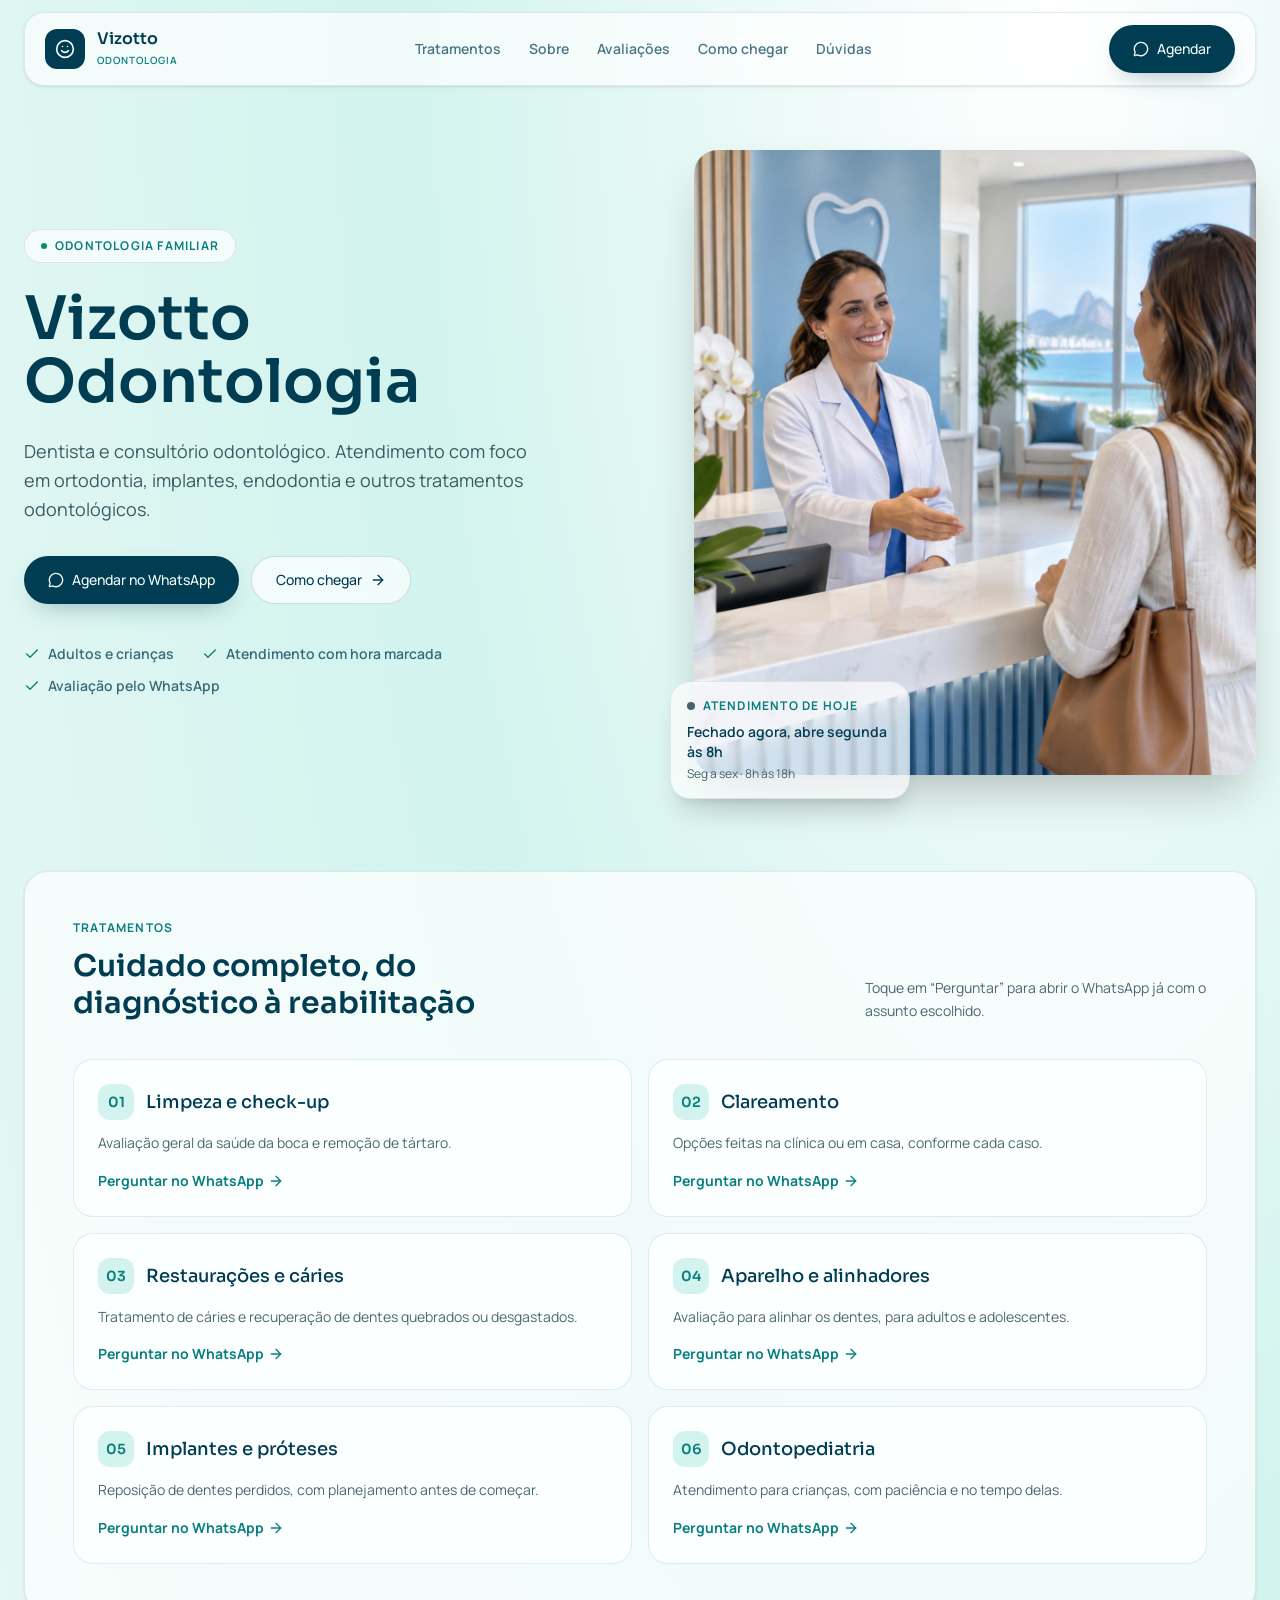
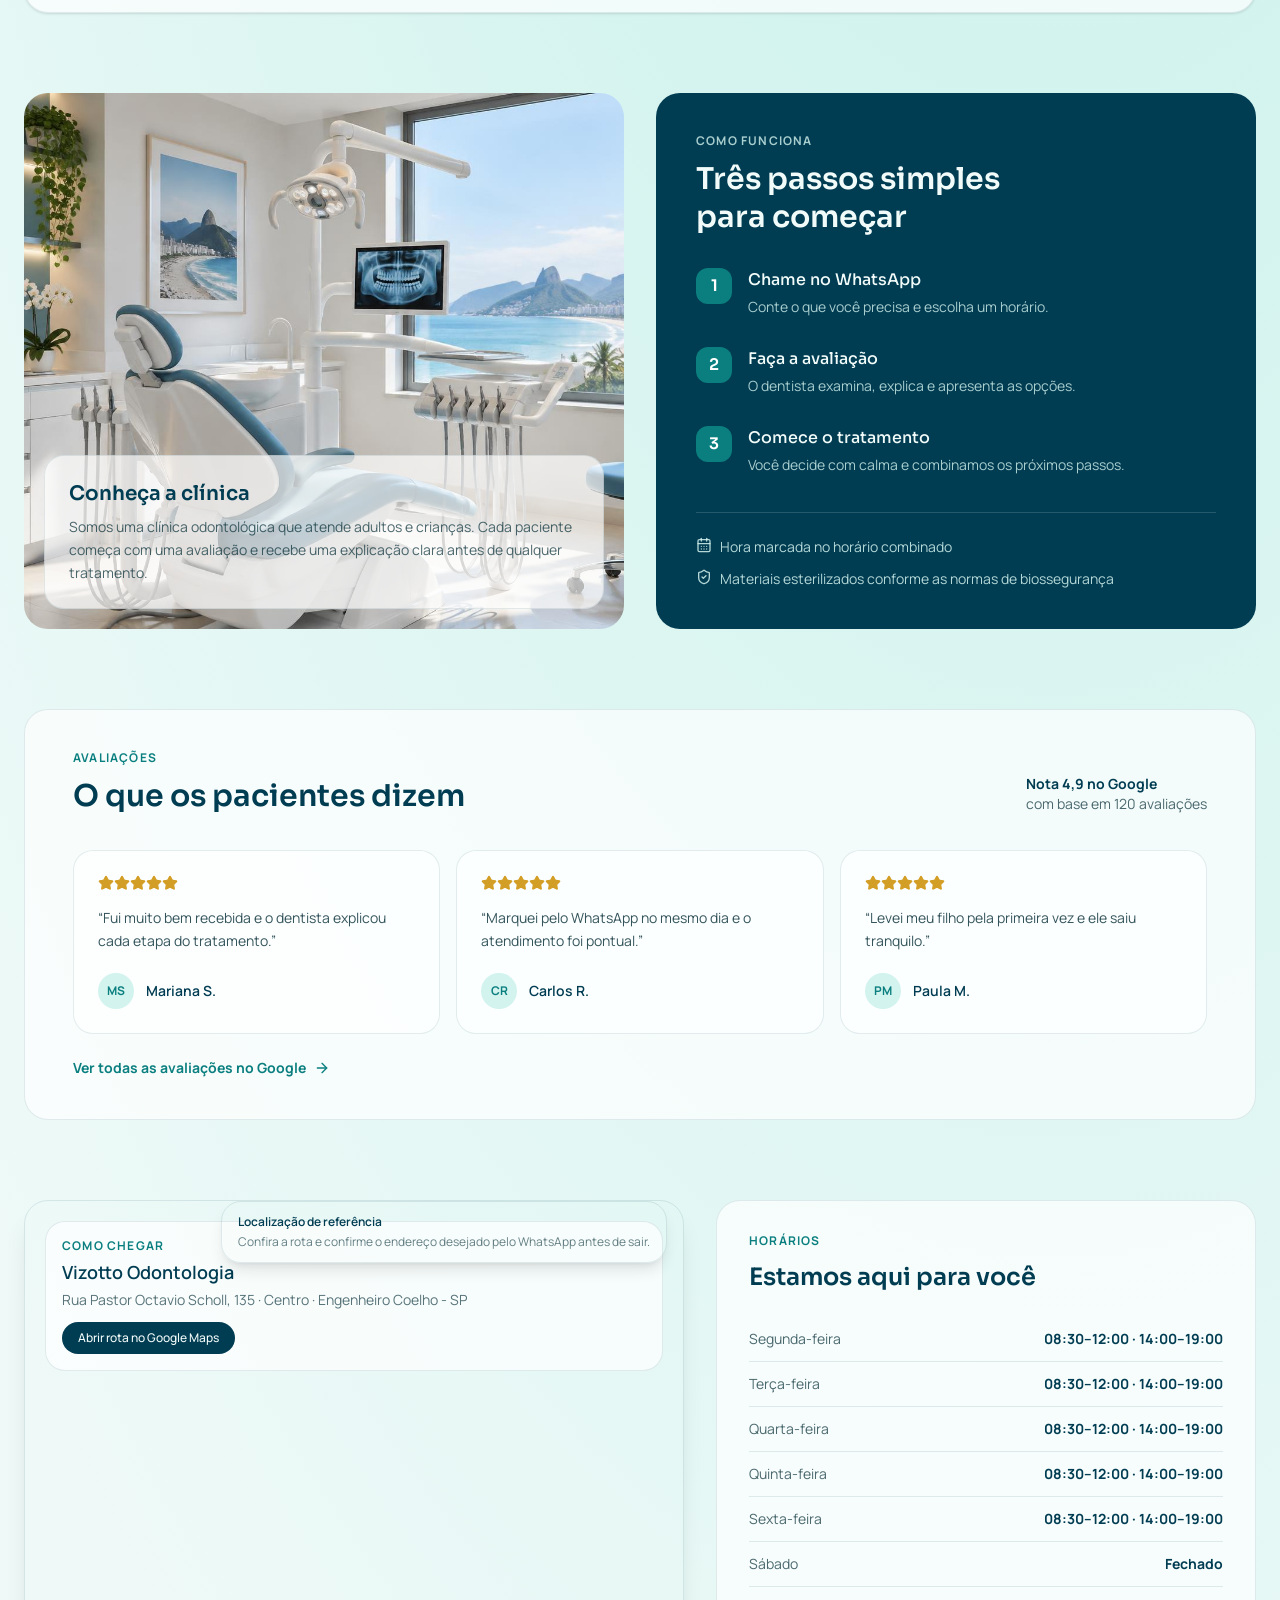
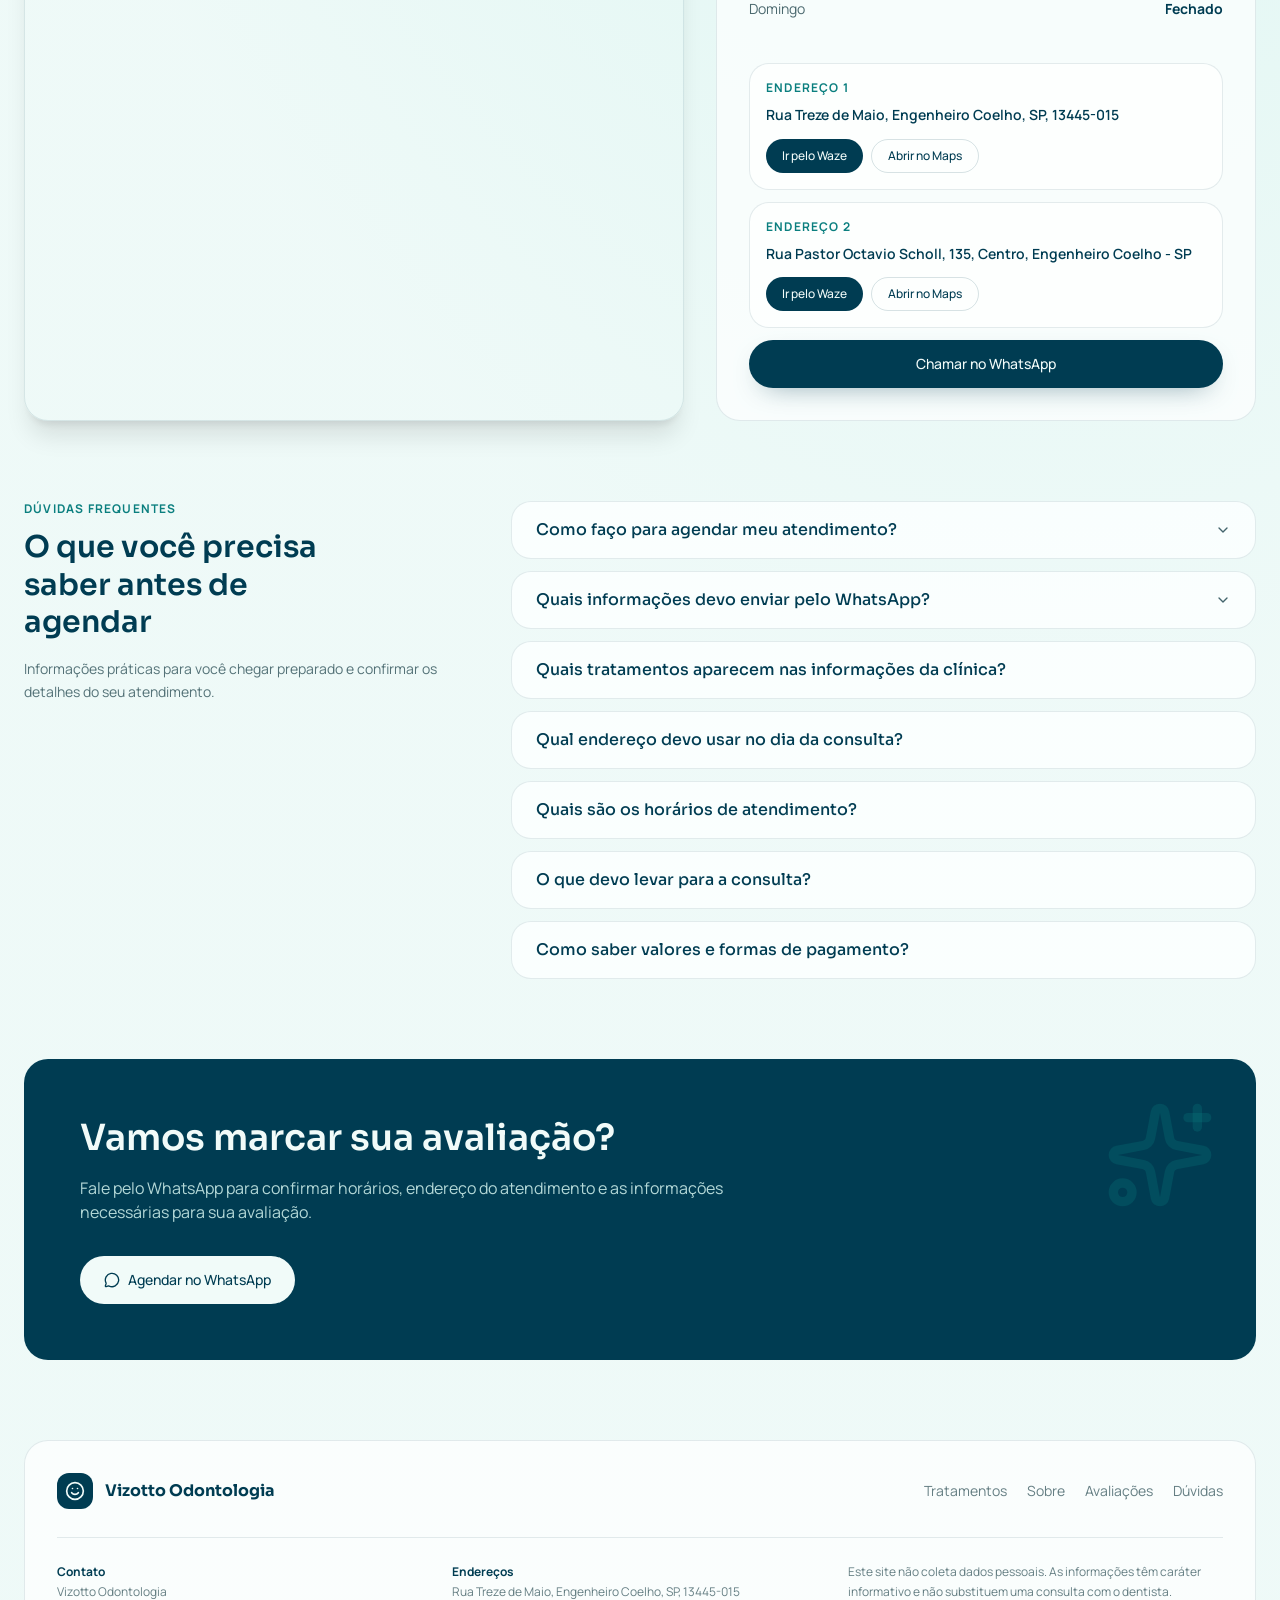
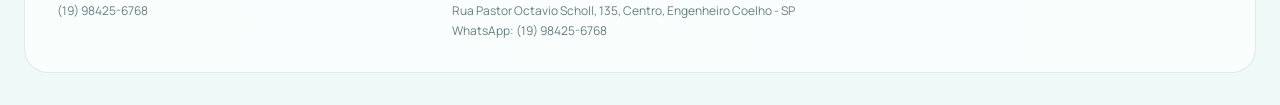
==== commit 693ee15d: "Add files via upload" ====
--- a/index.html
+++ b/index.html
@@ -1,4395 +1,6 @@
 <!DOCTYPE html>
 
-<html lang="pt-BR"><head><meta charset="utf-8"/><meta content="width=device-width, initial-scale=1" name="viewport"/><style>/*! tailwindcss v4.3.3 | MIT License | https://tailwindcss.com */
-@layer properties {
-  @supports (((-webkit-hyphens: none)) and (not (margin-trim: inline))) or ((-moz-orient: inline) and (not (color: rgb(from red r g b)))) {
-    *, :before, :after, ::backdrop {
-      --tw-translate-x: 0;
-      --tw-translate-y: 0;
-      --tw-translate-z: 0;
-      --tw-rotate-x: initial;
-      --tw-rotate-y: initial;
-      --tw-rotate-z: initial;
-      --tw-skew-x: initial;
-      --tw-skew-y: initial;
-      --tw-space-y-reverse: 0;
-      --tw-space-x-reverse: 0;
-      --tw-divide-y-reverse: 0;
-      --tw-border-style: solid;
-      --tw-leading: initial;
-      --tw-font-weight: initial;
-      --tw-tracking: initial;
-      --tw-ordinal: initial;
-      --tw-slashed-zero: initial;
-      --tw-numeric-figure: initial;
-      --tw-numeric-spacing: initial;
-      --tw-numeric-fraction: initial;
-      --tw-shadow: 0 0 #0000;
-      --tw-shadow-color: initial;
-      --tw-shadow-alpha: 100%;
-      --tw-inset-shadow: 0 0 #0000;
-      --tw-inset-shadow-color: initial;
-      --tw-inset-shadow-alpha: 100%;
-      --tw-ring-color: initial;
-      --tw-ring-shadow: 0 0 #0000;
-      --tw-inset-ring-color: initial;
-      --tw-inset-ring-shadow: 0 0 #0000;
-      --tw-ring-inset: initial;
-      --tw-ring-offset-width: 0px;
-      --tw-ring-offset-color: #fff;
-      --tw-ring-offset-shadow: 0 0 #0000;
-      --tw-outline-style: solid;
-      --tw-blur: initial;
-      --tw-brightness: initial;
-      --tw-contrast: initial;
-      --tw-grayscale: initial;
-      --tw-hue-rotate: initial;
-      --tw-invert: initial;
-      --tw-opacity: initial;
-      --tw-saturate: initial;
-      --tw-sepia: initial;
-      --tw-drop-shadow: initial;
-      --tw-drop-shadow-color: initial;
-      --tw-drop-shadow-alpha: 100%;
-      --tw-drop-shadow-size: initial;
-      --tw-duration: initial;
-      --tw-ease: initial;
-      --tw-content: "";
-      --tw-animation-delay: 0s;
-      --tw-animation-direction: normal;
-      --tw-animation-duration: initial;
-      --tw-animation-fill-mode: none;
-      --tw-animation-iteration-count: 1;
-      --tw-enter-blur: 0;
-      --tw-enter-opacity: 1;
-      --tw-enter-rotate: 0;
-      --tw-enter-scale: 1;
-      --tw-enter-translate-x: 0;
-      --tw-enter-translate-y: 0;
-      --tw-exit-blur: 0;
-      --tw-exit-opacity: 1;
-      --tw-exit-rotate: 0;
-      --tw-exit-scale: 1;
-      --tw-exit-translate-x: 0;
-      --tw-exit-translate-y: 0;
-    }
-  }
-}
-
-@layer theme {
-  :root, :host {
-    --font-mono: ui-monospace, SFMono-Regular, Menlo, Monaco, Consolas, "Liberation Mono",
-      "Courier New", monospace;
-    --color-black: #000;
-    --spacing: .25rem;
-    --container-sm: 24rem;
-    --container-md: 28rem;
-    --container-lg: 32rem;
-    --container-xl: 36rem;
-    --container-2xl: 42rem;
-    --container-7xl: 80rem;
-    --text-xs: .75rem;
-    --text-xs--line-height: calc(1 / .75);
-    --text-sm: .875rem;
-    --text-sm--line-height: calc(1.25 / .875);
-    --text-base: 1rem;
-    --text-base--line-height: calc(1.5 / 1);
-    --text-lg: 1.125rem;
-    --text-lg--line-height: calc(1.75 / 1.125);
-    --text-xl: 1.25rem;
-    --text-xl--line-height: calc(1.75 / 1.25);
-    --text-2xl: 1.5rem;
-    --text-2xl--line-height: calc(2 / 1.5);
-    --text-3xl: 1.875rem;
-    --text-3xl--line-height: calc(2.25 / 1.875);
-    --text-4xl: 2.25rem;
-    --text-4xl--line-height: calc(2.5 / 2.25);
-    --text-5xl: 3rem;
-    --text-5xl--line-height: 1;
-    --text-6xl: 3.75rem;
-    --text-6xl--line-height: 1;
-    --text-7xl: 4.5rem;
-    --text-7xl--line-height: 1;
-    --font-weight-normal: 400;
-    --font-weight-medium: 500;
-    --font-weight-semibold: 600;
-    --font-weight-bold: 700;
-    --tracking-tight: -.025em;
-    --tracking-widest: .1em;
-    --leading-tight: 1.25;
-    --leading-relaxed: 1.625;
-    --ease-in-out: cubic-bezier(.4, 0, .2, 1);
-    --animate-pulse: pulse 2s cubic-bezier(.4, 0, .6, 1) infinite;
-    --aspect-video: 16 / 9;
-    --default-transition-duration: .15s;
-    --default-transition-timing-function: cubic-bezier(.4, 0, .2, 1);
-    --default-font-family: var(--font-body);
-    --default-mono-font-family: var(--font-mono);
-    --color-background: var(--background);
-    --color-foreground: var(--foreground);
-    --color-border: var(--border);
-  }
-}
-
-@layer base {
-  *, :after, :before, ::backdrop {
-    box-sizing: border-box;
-    border: 0 solid;
-    margin: 0;
-    padding: 0;
-  }
-
-  ::file-selector-button {
-    box-sizing: border-box;
-    border: 0 solid;
-    margin: 0;
-    padding: 0;
-  }
-
-  html, :host {
-    -webkit-text-size-adjust: 100%;
-    tab-size: 4;
-    line-height: 1.5;
-    font-family: var(--default-font-family, -apple-system, BlinkMacSystemFont, "Segoe UI", Roboto, "Helvetica Neue", "Noto Sans", Arial, sans-serif, "Apple Color Emoji", "Segoe UI Emoji", "Segoe UI Symbol", "Noto Color Emoji");
-    font-feature-settings: var(--default-font-feature-settings, normal);
-    font-variation-settings: var(--default-font-variation-settings, normal);
-    -webkit-tap-highlight-color: transparent;
-  }
-
-  hr {
-    height: 0;
-    color: inherit;
-    border-top-width: 1px;
-  }
-
-  abbr:where([title]) {
-    -webkit-text-decoration: underline dotted;
-    text-decoration: underline dotted;
-  }
-
-  h1, h2, h3, h4, h5, h6 {
-    font-size: inherit;
-    font-weight: inherit;
-  }
-
-  a {
-    color: inherit;
-    -webkit-text-decoration: inherit;
-    -webkit-text-decoration: inherit;
-    text-decoration: inherit;
-  }
-
-  b, strong {
-    font-weight: bolder;
-  }
-
-  code, kbd, samp, pre {
-    font-family: var(--default-mono-font-family, ui-monospace, SFMono-Regular, Menlo, Monaco, Consolas, "Liberation Mono", "Courier New", monospace);
-    font-feature-settings: var(--default-mono-font-feature-settings, normal);
-    font-variation-settings: var(--default-mono-font-variation-settings, normal);
-    font-size: 1em;
-  }
-
-  small {
-    font-size: 80%;
-  }
-
-  sub, sup {
-    vertical-align: baseline;
-    font-size: 75%;
-    line-height: 0;
-    position: relative;
-  }
-
-  sub {
-    bottom: -.25em;
-  }
-
-  sup {
-    top: -.5em;
-  }
-
-  table {
-    text-indent: 0;
-    border-color: inherit;
-    border-collapse: collapse;
-  }
-
-  :-moz-focusring:where(:not(iframe)) {
-    outline: auto;
-  }
-
-  progress {
-    vertical-align: baseline;
-  }
-
-  summary {
-    display: list-item;
-  }
-
-  ol, ul, menu {
-    list-style: none;
-  }
-
-  img, svg, video, canvas, audio, iframe, embed, object {
-    vertical-align: middle;
-    display: block;
-  }
-
-  img, video {
-    max-width: 100%;
-    height: auto;
-  }
-
-  button, input, select, optgroup, textarea {
-    font: inherit;
-    font-feature-settings: inherit;
-    font-variation-settings: inherit;
-    letter-spacing: inherit;
-    color: inherit;
-    opacity: 1;
-    background-color: #0000;
-    border-radius: 0;
-  }
-
-  ::file-selector-button {
-    font: inherit;
-    font-feature-settings: inherit;
-    font-variation-settings: inherit;
-    letter-spacing: inherit;
-    color: inherit;
-    opacity: 1;
-    background-color: #0000;
-    border-radius: 0;
-  }
-
-  :where(select:is([multiple], [size])) optgroup {
-    font-weight: bolder;
-  }
-
-  :where(select:is([multiple], [size])) optgroup option {
-    padding-inline-start: 20px;
-  }
-
-  ::file-selector-button {
-    margin-inline-end: 4px;
-  }
-
-  ::placeholder {
-    opacity: 1;
-  }
-
-  @supports (not ((-webkit-appearance: -apple-pay-button))) or (contain-intrinsic-size: 1px) {
-    ::placeholder {
-      color: currentColor;
-    }
-
-    @supports (color: color-mix(in lab, red, red)) {
-      ::placeholder {
-        color: color-mix(in oklab, currentcolor 50%, transparent);
-      }
-    }
-  }
-
-  textarea {
-    resize: vertical;
-  }
-
-  ::-webkit-search-decoration {
-    -webkit-appearance: none;
-  }
-
-  ::-webkit-date-and-time-value {
-    min-height: 1lh;
-    text-align: inherit;
-  }
-
-  ::-webkit-datetime-edit {
-    display: inline-flex;
-  }
-
-  ::-webkit-datetime-edit-fields-wrapper {
-    padding: 0;
-  }
-
-  ::-webkit-datetime-edit {
-    padding-block: 0;
-  }
-
-  ::-webkit-datetime-edit-year-field {
-    padding-block: 0;
-  }
-
-  ::-webkit-datetime-edit-month-field {
-    padding-block: 0;
-  }
-
-  ::-webkit-datetime-edit-day-field {
-    padding-block: 0;
-  }
-
-  ::-webkit-datetime-edit-hour-field {
-    padding-block: 0;
-  }
-
-  ::-webkit-datetime-edit-minute-field {
-    padding-block: 0;
-  }
-
-  ::-webkit-datetime-edit-second-field {
-    padding-block: 0;
-  }
-
-  ::-webkit-datetime-edit-millisecond-field {
-    padding-block: 0;
-  }
-
-  ::-webkit-datetime-edit-meridiem-field {
-    padding-block: 0;
-  }
-
-  ::-webkit-calendar-picker-indicator {
-    line-height: 1;
-  }
-
-  :-moz-ui-invalid {
-    box-shadow: none;
-  }
-
-  button, input:where([type="button"], [type="reset"], [type="submit"]) {
-    appearance: button;
-  }
-
-  ::file-selector-button {
-    appearance: button;
-  }
-
-  ::-webkit-inner-spin-button {
-    height: auto;
-  }
-
-  ::-webkit-outer-spin-button {
-    height: auto;
-  }
-
-  [hidden]:where(:not([hidden="until-found"])) {
-    display: none !important;
-  }
-
-  * {
-    border-color: var(--color-border);
-  }
-
-  body {
-    background-color: var(--color-background);
-    color: var(--color-foreground);
-    font-family: var(--font-body);
-    letter-spacing: 0;
-  }
-
-  h1, h2, h3 {
-    font-family: var(--font-display);
-    letter-spacing: 0;
-  }
-
-  html {
-    scroll-behavior: smooth;
-  }
-
-  section {
-    scroll-margin-top: 6rem;
-  }
-}
-
-@layer components;
-
-@layer utilities {
-  .pointer-events-none {
-    pointer-events: none;
-  }
-
-  .invisible {
-    visibility: hidden;
-  }
-
-  .sr-only {
-    clip-path: inset(50%);
-    white-space: nowrap;
-    border-width: 0;
-    width: 1px;
-    height: 1px;
-    margin: -1px;
-    padding: 0;
-    position: absolute;
-    overflow: hidden;
-  }
-
-  .absolute {
-    position: absolute;
-  }
-
-  .fixed {
-    position: fixed;
-  }
-
-  .relative {
-    position: relative;
-  }
-
-  .sticky {
-    position: sticky;
-  }
-
-  .inset-0 {
-    inset: 0;
-  }
-
-  .inset-x-0 {
-    inset-inline: 0;
-  }
-
-  .inset-x-5 {
-    inset-inline: calc(var(--spacing) * 5);
-  }
-
-  .inset-y-0 {
-    inset-block: 0;
-  }
-
-  .-top-12 {
-    top: calc(var(--spacing) * -12);
-  }
-
-  .top-0 {
-    top: 0;
-  }
-
-  .top-1\.5 {
-    top: calc(var(--spacing) * 1.5);
-  }
-
-  .top-1\/2 {
-    top: 50%;
-  }
-
-  .top-3\.5 {
-    top: calc(var(--spacing) * 3.5);
-  }
-
-  .top-4 {
-    top: calc(var(--spacing) * 4);
-  }
-
-  .top-5 {
-    top: calc(var(--spacing) * 5);
-  }
-
-  .top-10 {
-    top: calc(var(--spacing) * 10);
-  }
-
-  .top-\[1px\] {
-    top: 1px;
-  }
-
-  .top-\[50\%\] {
-    top: 50%;
-  }
-
-  .top-\[60\%\] {
-    top: 60%;
-  }
-
-  .top-full {
-    top: 100%;
-  }
-
-  .-right-12 {
-    right: calc(var(--spacing) * -12);
-  }
-
-  .right-0 {
-    right: 0;
-  }
-
-  .right-1 {
-    right: var(--spacing);
-  }
-
-  .right-2 {
-    right: calc(var(--spacing) * 2);
-  }
-
-  .right-3 {
-    right: calc(var(--spacing) * 3);
-  }
-
-  .right-4 {
-    right: calc(var(--spacing) * 4);
-  }
-
-  .right-5 {
-    right: calc(var(--spacing) * 5);
-  }
-
-  .right-10 {
-    right: calc(var(--spacing) * 10);
-  }
-
-  .-bottom-6 {
-    bottom: calc(var(--spacing) * -6);
-  }
-
-  .-bottom-12 {
-    bottom: calc(var(--spacing) * -12);
-  }
-
-  .bottom-0 {
-    bottom: 0;
-  }
-
-  .bottom-5 {
-    bottom: calc(var(--spacing) * 5);
-  }
-
-  .-left-12 {
-    left: calc(var(--spacing) * -12);
-  }
-
-  .left-0 {
-    left: 0;
-  }
-
-  .left-1\/2 {
-    left: 50%;
-  }
-
-  .left-2 {
-    left: calc(var(--spacing) * 2);
-  }
-
-  .left-3 {
-    left: calc(var(--spacing) * 3);
-  }
-
-  .left-5 {
-    left: calc(var(--spacing) * 5);
-  }
-
-  .left-\[50\%\] {
-    left: 50%;
-  }
-
-  .z-10 {
-    z-index: 10;
-  }
-
-  .z-20 {
-    z-index: 20;
-  }
-
-  .z-50 {
-    z-index: 50;
-  }
-
-  .z-\[1\] {
-    z-index: 1;
-  }
-
-  .-mx-1 {
-    margin-inline: calc(var(--spacing) * -1);
-  }
-
-  .mx-2 {
-    margin-inline: calc(var(--spacing) * 2);
-  }
-
-  .mx-3\.5 {
-    margin-inline: calc(var(--spacing) * 3.5);
-  }
-
-  .mx-auto {
-    margin-inline: auto;
-  }
-
-  .my-0\.5 {
-    margin-block: calc(var(--spacing) * .5);
-  }
-
-  .my-1 {
-    margin-block: var(--spacing);
-  }
-
-  .-mt-4 {
-    margin-top: calc(var(--spacing) * -4);
-  }
-
-  .mt-1 {
-    margin-top: var(--spacing);
-  }
-
-  .mt-1\.5 {
-    margin-top: calc(var(--spacing) * 1.5);
-  }
-
-  .mt-2 {
-    margin-top: calc(var(--spacing) * 2);
-  }
-
-  .mt-3 {
-    margin-top: calc(var(--spacing) * 3);
-  }
-
-  .mt-4 {
-    margin-top: calc(var(--spacing) * 4);
-  }
-
-  .mt-5 {
-    margin-top: calc(var(--spacing) * 5);
-  }
-
-  .mt-6 {
-    margin-top: calc(var(--spacing) * 6);
-  }
-
-  .mt-7 {
-    margin-top: calc(var(--spacing) * 7);
-  }
-
-  .mt-8 {
-    margin-top: calc(var(--spacing) * 8);
-  }
-
-  .mt-9 {
-    margin-top: calc(var(--spacing) * 9);
-  }
-
-  .mt-10 {
-    margin-top: calc(var(--spacing) * 10);
-  }
-
-  .mt-24 {
-    margin-top: calc(var(--spacing) * 24);
-  }
-
-  .mt-auto {
-    margin-top: auto;
-  }
-
-  .mr-2 {
-    margin-right: calc(var(--spacing) * 2);
-  }
-
-  .mb-1 {
-    margin-bottom: var(--spacing);
-  }
-
-  .-ml-4 {
-    margin-left: calc(var(--spacing) * -4);
-  }
-
-  .ml-1 {
-    margin-left: var(--spacing);
-  }
-
-  .ml-auto {
-    margin-left: auto;
-  }
-
-  .block {
-    display: block;
-  }
-
-  .flex {
-    display: flex;
-  }
-
-  .grid {
-    display: grid;
-  }
-
-  .hidden {
-    display: none;
-  }
-
-  .inline-flex {
-    display: inline-flex;
-  }
-
-  .table {
-    display: table;
-  }
-
-  .aspect-\[9\/10\] {
-    aspect-ratio: 9 / 10;
-  }
-
-  .aspect-square {
-    aspect-ratio: 1;
-  }
-
-  .aspect-video {
-    aspect-ratio: var(--aspect-video);
-  }
-
-  .size-\(--cell-size\) {
-    width: var(--cell-size);
-    height: var(--cell-size);
-  }
-
-  .size-1\.5 {
-    width: calc(var(--spacing) * 1.5);
-    height: calc(var(--spacing) * 1.5);
-  }
-
-  .size-2 {
-    width: calc(var(--spacing) * 2);
-    height: calc(var(--spacing) * 2);
-  }
-
-  .size-4 {
-    width: calc(var(--spacing) * 4);
-    height: calc(var(--spacing) * 4);
-  }
-
-  .size-5 {
-    width: calc(var(--spacing) * 5);
-    height: calc(var(--spacing) * 5);
-  }
-
-  .size-6 {
-    width: calc(var(--spacing) * 6);
-    height: calc(var(--spacing) * 6);
-  }
-
-  .size-9 {
-    width: calc(var(--spacing) * 9);
-    height: calc(var(--spacing) * 9);
-  }
-
-  .size-10 {
-    width: calc(var(--spacing) * 10);
-    height: calc(var(--spacing) * 10);
-  }
-
-  .size-14 {
-    width: calc(var(--spacing) * 14);
-    height: calc(var(--spacing) * 14);
-  }
-
-  .size-28 {
-    width: calc(var(--spacing) * 28);
-    height: calc(var(--spacing) * 28);
-  }
-
-  .size-full {
-    width: 100%;
-    height: 100%;
-  }
-
-  .h-\(--cell-size\) {
-    height: var(--cell-size);
-  }
-
-  .h-1\.5 {
-    height: calc(var(--spacing) * 1.5);
-  }
-
-  .h-2 {
-    height: calc(var(--spacing) * 2);
-  }
-
-  .h-2\.5 {
-    height: calc(var(--spacing) * 2.5);
-  }
-
-  .h-3 {
-    height: calc(var(--spacing) * 3);
-  }
-
-  .h-3\.5 {
-    height: calc(var(--spacing) * 3.5);
-  }
-
-  .h-4 {
-    height: calc(var(--spacing) * 4);
-  }
-
-  .h-5 {
-    height: calc(var(--spacing) * 5);
-  }
-
-  .h-7 {
-    height: calc(var(--spacing) * 7);
-  }
-
-  .h-8 {
-    height: calc(var(--spacing) * 8);
-  }
-
-  .h-9 {
-    height: calc(var(--spacing) * 9);
-  }
-
-  .h-10 {
-    height: calc(var(--spacing) * 10);
-  }
-
-  .h-12 {
-    height: calc(var(--spacing) * 12);
-  }
-
-  .h-\[1px\] {
-    height: 1px;
-  }
-
-  .h-\[var\(--radix-navigation-menu-viewport-height\)\] {
-    height: var(--radix-navigation-menu-viewport-height);
-  }
-
-  .h-\[var\(--radix-select-trigger-height\)\] {
-    height: var(--radix-select-trigger-height);
-  }
-
-  .h-auto {
-    height: auto;
-  }
-
-  .h-full {
-    height: 100%;
-  }
-
-  .h-px {
-    height: 1px;
-  }
-
-  .h-svh {
-    height: 100svh;
-  }
-
-  .max-h-\(--radix-context-menu-content-available-height\) {
-    max-height: var(--radix-context-menu-content-available-height);
-  }
-
-  .max-h-\(--radix-select-content-available-height\) {
-    max-height: var(--radix-select-content-available-height);
-  }
-
-  .max-h-\[300px\] {
-    max-height: 300px;
-  }
-
-  .max-h-\[var\(--radix-dropdown-menu-content-available-height\)\] {
-    max-height: var(--radix-dropdown-menu-content-available-height);
-  }
-
-  .min-h-0 {
-    min-height: 0;
-  }
-
-  .min-h-\[60px\] {
-    min-height: 60px;
-  }
-
-  .min-h-\[460px\] {
-    min-height: 460px;
-  }
-
-  .min-h-screen {
-    min-height: 100vh;
-  }
-
-  .min-h-svh {
-    min-height: 100svh;
-  }
-
-  .w-\(--cell-size\) {
-    width: var(--cell-size);
-  }
-
-  .w-\(--sidebar-width\) {
-    width: var(--sidebar-width);
-  }
-
-  .w-0 {
-    width: 0;
-  }
-
-  .w-1 {
-    width: var(--spacing);
-  }
-
-  .w-2 {
-    width: calc(var(--spacing) * 2);
-  }
-
-  .w-2\.5 {
-    width: calc(var(--spacing) * 2.5);
-  }
-
-  .w-3 {
-    width: calc(var(--spacing) * 3);
-  }
-
-  .w-3\.5 {
-    width: calc(var(--spacing) * 3.5);
-  }
-
-  .w-3\/4 {
-    width: 75%;
-  }
-
-  .w-4 {
-    width: calc(var(--spacing) * 4);
-  }
-
-  .w-5 {
-    width: calc(var(--spacing) * 5);
-  }
-
-  .w-7 {
-    width: calc(var(--spacing) * 7);
-  }
-
-  .w-8 {
-    width: calc(var(--spacing) * 8);
-  }
-
-  .w-9 {
-    width: calc(var(--spacing) * 9);
-  }
-
-  .w-10 {
-    width: calc(var(--spacing) * 10);
-  }
-
-  .w-64 {
-    width: calc(var(--spacing) * 64);
-  }
-
-  .w-72 {
-    width: calc(var(--spacing) * 72);
-  }
-
-  .w-\[1px\] {
-    width: 1px;
-  }
-
-  .w-\[100px\] {
-    width: 100px;
-  }
-
-  .w-auto {
-    width: auto;
-  }
-
-  .w-fit {
-    width: fit-content;
-  }
-
-  .w-full {
-    width: 100%;
-  }
-
-  .w-max {
-    width: max-content;
-  }
-
-  .w-px {
-    width: 1px;
-  }
-
-  .max-w-\(--skeleton-width\) {
-    max-width: var(--skeleton-width);
-  }
-
-  .max-w-2xl {
-    max-width: var(--container-2xl);
-  }
-
-  .max-w-7xl {
-    max-width: var(--container-7xl);
-  }
-
-  .max-w-\[14ch\] {
-    max-width: 14ch;
-  }
-
-  .max-w-\[15ch\] {
-    max-width: 15ch;
-  }
-
-  .max-w-\[16ch\] {
-    max-width: 16ch;
-  }
-
-  .max-w-\[22ch\] {
-    max-width: 22ch;
-  }
-
-  .max-w-\[38ch\] {
-    max-width: 38ch;
-  }
-
-  .max-w-\[48ch\] {
-    max-width: 48ch;
-  }
-
-  .max-w-\[240px\] {
-    max-width: 240px;
-  }
-
-  .max-w-lg {
-    max-width: var(--container-lg);
-  }
-
-  .max-w-max {
-    max-width: max-content;
-  }
-
-  .max-w-md {
-    max-width: var(--container-md);
-  }
-
-  .max-w-xl {
-    max-width: var(--container-xl);
-  }
-
-  .min-w-\(--cell-size\) {
-    min-width: var(--cell-size);
-  }
-
-  .min-w-0 {
-    min-width: 0;
-  }
-
-  .min-w-5 {
-    min-width: calc(var(--spacing) * 5);
-  }
-
-  .min-w-8 {
-    min-width: calc(var(--spacing) * 8);
-  }
-
-  .min-w-9 {
-    min-width: calc(var(--spacing) * 9);
-  }
-
-  .min-w-10 {
-    min-width: calc(var(--spacing) * 10);
-  }
-
-  .min-w-\[8rem\] {
-    min-width: 8rem;
-  }
-
-  .min-w-\[12rem\] {
-    min-width: 12rem;
-  }
-
-  .min-w-\[var\(--radix-select-trigger-width\)\] {
-    min-width: var(--radix-select-trigger-width);
-  }
-
-  .flex-1 {
-    flex: 1;
-  }
-
-  .shrink-0 {
-    flex-shrink: 0;
-  }
-
-  .grow {
-    flex-grow: 1;
-  }
-
-  .grow-0 {
-    flex-grow: 0;
-  }
-
-  .basis-full {
-    flex-basis: 100%;
-  }
-
-  .caption-bottom {
-    caption-side: bottom;
-  }
-
-  .border-collapse {
-    border-collapse: collapse;
-  }
-
-  .origin-\(--radix-context-menu-content-transform-origin\) {
-    transform-origin: var(--radix-context-menu-content-transform-origin);
-  }
-
-  .origin-\(--radix-dropdown-menu-content-transform-origin\) {
-    transform-origin: var(--radix-dropdown-menu-content-transform-origin);
-  }
-
-  .origin-\(--radix-hover-card-content-transform-origin\) {
-    transform-origin: var(--radix-hover-card-content-transform-origin);
-  }
-
-  .origin-\(--radix-menubar-content-transform-origin\) {
-    transform-origin: var(--radix-menubar-content-transform-origin);
-  }
-
-  .origin-\(--radix-popover-content-transform-origin\) {
-    transform-origin: var(--radix-popover-content-transform-origin);
-  }
-
-  .origin-\(--radix-select-content-transform-origin\) {
-    transform-origin: var(--radix-select-content-transform-origin);
-  }
-
-  .origin-\(--radix-tooltip-content-transform-origin\) {
-    transform-origin: var(--radix-tooltip-content-transform-origin);
-  }
-
-  .-translate-x-1\/2 {
-    --tw-translate-x: calc(calc(1 / 2 * 100%) * -1);
-    translate: var(--tw-translate-x) var(--tw-translate-y);
-  }
-
-  .-translate-x-px {
-    --tw-translate-x: -1px;
-    translate: var(--tw-translate-x) var(--tw-translate-y);
-  }
-
-  .translate-x-\[-50\%\] {
-    --tw-translate-x: -50%;
-    translate: var(--tw-translate-x) var(--tw-translate-y);
-  }
-
-  .translate-x-px {
-    --tw-translate-x: 1px;
-    translate: var(--tw-translate-x) var(--tw-translate-y);
-  }
-
-  .-translate-y-1\/2 {
-    --tw-translate-y: calc(calc(1 / 2 * 100%) * -1);
-    translate: var(--tw-translate-x) var(--tw-translate-y);
-  }
-
-  .translate-y-\[-50\%\] {
-    --tw-translate-y: -50%;
-    translate: var(--tw-translate-x) var(--tw-translate-y);
-  }
-
-  .rotate-45 {
-    rotate: 45deg;
-  }
-
-  .rotate-90 {
-    rotate: 90deg;
-  }
-
-  .transform {
-    transform: var(--tw-rotate-x, ) var(--tw-rotate-y, ) var(--tw-rotate-z, ) var(--tw-skew-x, ) var(--tw-skew-y, );
-  }
-
-  .animate-caret-blink {
-    animation: 1.25s ease-out infinite caret-blink;
-  }
-
-  .animate-in {
-    animation: enter var(--tw-animation-duration, var(--tw-duration, .15s))var(--tw-ease, ease)var(--tw-animation-delay, 0s)var(--tw-animation-iteration-count, 1)var(--tw-animation-direction, normal)var(--tw-animation-fill-mode, none);
-  }
-
-  .animate-pulse {
-    animation: var(--animate-pulse);
-  }
-
-  .cursor-default {
-    cursor: default;
-  }
-
-  .cursor-pointer {
-    cursor: pointer;
-  }
-
-  .touch-none {
-    touch-action: none;
-  }
-
-  .list-none {
-    list-style-type: none;
-  }
-
-  .grid-cols-3 {
-    grid-template-columns: repeat(3, minmax(0, 1fr));
-  }
-
-  .flex-col {
-    flex-direction: column;
-  }
-
-  .flex-col-reverse {
-    flex-direction: column-reverse;
-  }
-
-  .flex-row {
-    flex-direction: row;
-  }
-
-  .flex-wrap {
-    flex-wrap: wrap;
-  }
-
-  .place-content-center {
-    place-content: center;
-  }
-
-  .place-items-center {
-    place-items: center;
-  }
-
-  .items-center {
-    align-items: center;
-  }
-
-  .items-end {
-    align-items: flex-end;
-  }
-
-  .items-start {
-    align-items: flex-start;
-  }
-
-  .items-stretch {
-    align-items: stretch;
-  }
-
-  .justify-between {
-    justify-content: space-between;
-  }
-
-  .justify-center {
-    justify-content: center;
-  }
-
-  .gap-1 {
-    gap: var(--spacing);
-  }
-
-  .gap-1\.5 {
-    gap: calc(var(--spacing) * 1.5);
-  }
-
-  .gap-2 {
-    gap: calc(var(--spacing) * 2);
-  }
-
-  .gap-3 {
-    gap: calc(var(--spacing) * 3);
-  }
-
-  .gap-4 {
-    gap: calc(var(--spacing) * 4);
-  }
-
-  .gap-5 {
-    gap: calc(var(--spacing) * 5);
-  }
-
-  .gap-6 {
-    gap: calc(var(--spacing) * 6);
-  }
-
-  .gap-7 {
-    gap: calc(var(--spacing) * 7);
-  }
-
-  .gap-8 {
-    gap: calc(var(--spacing) * 8);
-  }
-
-  .gap-10 {
-    gap: calc(var(--spacing) * 10);
-  }
-
-  .gap-12 {
-    gap: calc(var(--spacing) * 12);
-  }
-
-  :where(.space-y-1\.5 > :not(:last-child)) {
-    --tw-space-y-reverse: 0;
-    margin-block-start: calc(calc(var(--spacing) * 1.5) * var(--tw-space-y-reverse));
-    margin-block-end: calc(calc(var(--spacing) * 1.5) * calc(1 - var(--tw-space-y-reverse)));
-  }
-
-  :where(.space-y-2 > :not(:last-child)) {
-    --tw-space-y-reverse: 0;
-    margin-block-start: calc(calc(var(--spacing) * 2) * var(--tw-space-y-reverse));
-    margin-block-end: calc(calc(var(--spacing) * 2) * calc(1 - var(--tw-space-y-reverse)));
-  }
-
-  :where(.space-y-3 > :not(:last-child)) {
-    --tw-space-y-reverse: 0;
-    margin-block-start: calc(calc(var(--spacing) * 3) * var(--tw-space-y-reverse));
-    margin-block-end: calc(calc(var(--spacing) * 3) * calc(1 - var(--tw-space-y-reverse)));
-  }
-
-  :where(.space-y-7 > :not(:last-child)) {
-    --tw-space-y-reverse: 0;
-    margin-block-start: calc(calc(var(--spacing) * 7) * var(--tw-space-y-reverse));
-    margin-block-end: calc(calc(var(--spacing) * 7) * calc(1 - var(--tw-space-y-reverse)));
-  }
-
-  .gap-x-7 {
-    column-gap: calc(var(--spacing) * 7);
-  }
-
-  :where(.space-x-1 > :not(:last-child)) {
-    --tw-space-x-reverse: 0;
-    margin-inline-start: calc(var(--spacing) * var(--tw-space-x-reverse));
-    margin-inline-end: calc(var(--spacing) * calc(1 - var(--tw-space-x-reverse)));
-  }
-
-  .gap-y-3 {
-    row-gap: calc(var(--spacing) * 3);
-  }
-
-  :where(.divide-y > :not(:last-child)) {
-    --tw-divide-y-reverse: 0;
-    border-bottom-style: var(--tw-border-style);
-    border-top-style: var(--tw-border-style);
-    border-top-width: calc(1px * var(--tw-divide-y-reverse));
-    border-bottom-width: calc(1px * calc(1 - var(--tw-divide-y-reverse)));
-  }
-
-  :where(.divide-primary\/10 > :not(:last-child)) {
-    border-color: var(--primary);
-  }
-
-  @supports (color: color-mix(in lab, red, red)) {
-    :where(.divide-primary\/10 > :not(:last-child)) {
-      border-color: color-mix(in oklab, var(--primary) 10%, transparent);
-    }
-  }
-
-  .overflow-auto {
-    overflow: auto;
-  }
-
-  .overflow-hidden {
-    overflow: hidden;
-  }
-
-  .overflow-x-hidden {
-    overflow-x: hidden;
-  }
-
-  .overflow-y-auto {
-    overflow-y: auto;
-  }
-
-  .rounded-2xl {
-    border-radius: calc(var(--radius) + 8px);
-  }
-
-  .rounded-3xl {
-    border-radius: calc(var(--radius) + 12px);
-  }
-
-  .rounded-\[2px\] {
-    border-radius: 2px;
-  }
-
-  .rounded-\[inherit\] {
-    border-radius: inherit;
-  }
-
-  .rounded-full {
-    border-radius: 3.40282e38px;
-  }
-
-  .rounded-lg {
-    border-radius: var(--radius);
-  }
-
-  .rounded-md {
-    border-radius: calc(var(--radius) - 2px);
-  }
-
-  .rounded-none {
-    border-radius: 0;
-  }
-
-  .rounded-sm {
-    border-radius: calc(var(--radius) - 4px);
-  }
-
-  .rounded-xl {
-    border-radius: calc(var(--radius) + 4px);
-  }
-
-  .rounded-t-\[10px\] {
-    border-top-left-radius: 10px;
-    border-top-right-radius: 10px;
-  }
-
-  .rounded-l-md {
-    border-top-left-radius: calc(var(--radius) - 2px);
-    border-bottom-left-radius: calc(var(--radius) - 2px);
-  }
-
-  .rounded-tl-sm {
-    border-top-left-radius: calc(var(--radius) - 4px);
-  }
-
-  .rounded-r-md {
-    border-top-right-radius: calc(var(--radius) - 2px);
-    border-bottom-right-radius: calc(var(--radius) - 2px);
-  }
-
-  .border {
-    border-style: var(--tw-border-style);
-    border-width: 1px;
-  }
-
-  .border-0 {
-    border-style: var(--tw-border-style);
-    border-width: 0;
-  }
-
-  .border-2 {
-    border-style: var(--tw-border-style);
-    border-width: 2px;
-  }
-
-  .border-\[1\.5px\] {
-    border-style: var(--tw-border-style);
-    border-width: 1.5px;
-  }
-
-  .border-y {
-    border-block-style: var(--tw-border-style);
-    border-block-width: 1px;
-  }
-
-  .border-t {
-    border-top-style: var(--tw-border-style);
-    border-top-width: 1px;
-  }
-
-  .border-r {
-    border-right-style: var(--tw-border-style);
-    border-right-width: 1px;
-  }
-
-  .border-b {
-    border-bottom-style: var(--tw-border-style);
-    border-bottom-width: 1px;
-  }
-
-  .border-l {
-    border-left-style: var(--tw-border-style);
-    border-left-width: 1px;
-  }
-
-  .border-dashed {
-    --tw-border-style: dashed;
-    border-style: dashed;
-  }
-
-  .border-\(--color-border\) {
-    border-color: var(--color-border);
-  }
-
-  .border-border\/50 {
-    border-color: var(--border);
-  }
-
-  @supports (color: color-mix(in lab, red, red)) {
-    .border-border\/50 {
-      border-color: color-mix(in oklab, var(--border) 50%, transparent);
-    }
-  }
-
-  .border-destructive\/50 {
-    border-color: var(--destructive);
-  }
-
-  @supports (color: color-mix(in lab, red, red)) {
-    .border-destructive\/50 {
-      border-color: color-mix(in oklab, var(--destructive) 50%, transparent);
-    }
-  }
-
-  .border-input {
-    border-color: var(--input);
-  }
-
-  .border-primary {
-    border-color: var(--primary);
-  }
-
-  .border-primary-foreground\/15 {
-    border-color: var(--primary-foreground);
-  }
-
-  @supports (color: color-mix(in lab, red, red)) {
-    .border-primary-foreground\/15 {
-      border-color: color-mix(in oklab, var(--primary-foreground) 15%, transparent);
-    }
-  }
-
-  .border-primary\/10 {
-    border-color: var(--primary);
-  }
-
-  @supports (color: color-mix(in lab, red, red)) {
-    .border-primary\/10 {
-      border-color: color-mix(in oklab, var(--primary) 10%, transparent);
-    }
-  }
-
-  .border-primary\/15 {
-    border-color: var(--primary);
-  }
-
-  @supports (color: color-mix(in lab, red, red)) {
-    .border-primary\/15 {
-      border-color: color-mix(in oklab, var(--primary) 15%, transparent);
-    }
-  }
-
-  .border-primary\/50 {
-    border-color: var(--primary);
-  }
-
-  @supports (color: color-mix(in lab, red, red)) {
-    .border-primary\/50 {
-      border-color: color-mix(in oklab, var(--primary) 50%, transparent);
-    }
-  }
-
-  .border-sidebar-border {
-    border-color: var(--sidebar-border);
-  }
-
-  .border-transparent {
-    border-color: #0000;
-  }
-
-  .border-t-transparent {
-    border-top-color: #0000;
-  }
-
-  .border-l-transparent {
-    border-left-color: #0000;
-  }
-
-  .bg-\(--color-bg\) {
-    background-color: var(--color-bg);
-  }
-
-  .bg-accent {
-    background-color: var(--accent);
-  }
-
-  .bg-background {
-    background-color: var(--background);
-  }
-
-  .bg-black\/80 {
-    background-color: #000c;
-  }
-
-  @supports (color: color-mix(in lab, red, red)) {
-    .bg-black\/80 {
-      background-color: color-mix(in oklab, var(--color-black) 80%, transparent);
-    }
-  }
-
-  .bg-border {
-    background-color: var(--border);
-  }
-
-  .bg-card {
-    background-color: var(--card);
-  }
-
-  .bg-card\/70 {
-    background-color: var(--card);
-  }
-
-  @supports (color: color-mix(in lab, red, red)) {
-    .bg-card\/70 {
-      background-color: color-mix(in oklab, var(--card) 70%, transparent);
-    }
-  }
-
-  .bg-destructive {
-    background-color: var(--destructive);
-  }
-
-  .bg-foreground {
-    background-color: var(--foreground);
-  }
-
-  .bg-muted {
-    background-color: var(--muted);
-  }
-
-  .bg-muted-foreground {
-    background-color: var(--muted-foreground);
-  }
-
-  .bg-muted\/50 {
-    background-color: var(--muted);
-  }
-
-  @supports (color: color-mix(in lab, red, red)) {
-    .bg-muted\/50 {
-      background-color: color-mix(in oklab, var(--muted) 50%, transparent);
-    }
-  }
-
-  .bg-popover {
-    background-color: var(--popover);
-  }
-
-  .bg-primary {
-    background-color: var(--primary);
-  }
-
-  .bg-primary-foreground {
-    background-color: var(--primary-foreground);
-  }
-
-  .bg-primary\/10 {
-    background-color: var(--primary);
-  }
-
-  @supports (color: color-mix(in lab, red, red)) {
-    .bg-primary\/10 {
-      background-color: color-mix(in oklab, var(--primary) 10%, transparent);
-    }
-  }
-
-  .bg-primary\/20 {
-    background-color: var(--primary);
-  }
-
-  @supports (color: color-mix(in lab, red, red)) {
-    .bg-primary\/20 {
-      background-color: color-mix(in oklab, var(--primary) 20%, transparent);
-    }
-  }
-
-  .bg-secondary {
-    background-color: var(--secondary);
-  }
-
-  .bg-sidebar {
-    background-color: var(--sidebar);
-  }
-
-  .bg-sidebar-border {
-    background-color: var(--sidebar-border);
-  }
-
-  .bg-status {
-    background-color: var(--status);
-  }
-
-  .bg-surface-glass {
-    background-color: var(--surface-glass);
-  }
-
-  .bg-transparent {
-    background-color: #0000;
-  }
-
-  .fill-current {
-    fill: currentColor;
-  }
-
-  .fill-primary {
-    fill: var(--primary);
-  }
-
-  .object-cover {
-    object-fit: cover;
-  }
-
-  .p-0 {
-    padding: 0;
-  }
-
-  .p-1 {
-    padding: var(--spacing);
-  }
-
-  .p-2 {
-    padding: calc(var(--spacing) * 2);
-  }
-
-  .p-3 {
-    padding: calc(var(--spacing) * 3);
-  }
-
-  .p-4 {
-    padding: calc(var(--spacing) * 4);
-  }
-
-  .p-6 {
-    padding: calc(var(--spacing) * 6);
-  }
-
-  .p-8 {
-    padding: calc(var(--spacing) * 8);
-  }
-
-  .p-\[1px\] {
-    padding: 1px;
-  }
-
-  .px-\(--cell-size\) {
-    padding-inline: var(--cell-size);
-  }
-
-  .px-1 {
-    padding-inline: var(--spacing);
-  }
-
-  .px-1\.5 {
-    padding-inline: calc(var(--spacing) * 1.5);
-  }
-
-  .px-2 {
-    padding-inline: calc(var(--spacing) * 2);
-  }
-
-  .px-2\.5 {
-    padding-inline: calc(var(--spacing) * 2.5);
-  }
-
-  .px-3 {
-    padding-inline: calc(var(--spacing) * 3);
-  }
-
-  .px-4 {
-    padding-inline: calc(var(--spacing) * 4);
-  }
-
-  .px-6 {
-    padding-inline: calc(var(--spacing) * 6);
-  }
-
-  .px-8 {
-    padding-inline: calc(var(--spacing) * 8);
-  }
-
-  .py-0\.5 {
-    padding-block: calc(var(--spacing) * .5);
-  }
-
-  .py-1 {
-    padding-block: var(--spacing);
-  }
-
-  .py-1\.5 {
-    padding-block: calc(var(--spacing) * 1.5);
-  }
-
-  .py-2 {
-    padding-block: calc(var(--spacing) * 2);
-  }
-
-  .py-3 {
-    padding-block: calc(var(--spacing) * 3);
-  }
-
-  .py-4 {
-    padding-block: calc(var(--spacing) * 4);
-  }
-
-  .py-6 {
-    padding-block: calc(var(--spacing) * 6);
-  }
-
-  .py-8 {
-    padding-block: calc(var(--spacing) * 8);
-  }
-
-  .py-10 {
-    padding-block: calc(var(--spacing) * 10);
-  }
-
-  .py-14 {
-    padding-block: calc(var(--spacing) * 14);
-  }
-
-  .pt-0 {
-    padding-top: 0;
-  }
-
-  .pt-3 {
-    padding-top: calc(var(--spacing) * 3);
-  }
-
-  .pt-4 {
-    padding-top: calc(var(--spacing) * 4);
-  }
-
-  .pt-6 {
-    padding-top: calc(var(--spacing) * 6);
-  }
-
-  .pt-14 {
-    padding-top: calc(var(--spacing) * 14);
-  }
-
-  .pr-1 {
-    padding-right: var(--spacing);
-  }
-
-  .pr-2 {
-    padding-right: calc(var(--spacing) * 2);
-  }
-
-  .pr-2\.5 {
-    padding-right: calc(var(--spacing) * 2.5);
-  }
-
-  .pr-8 {
-    padding-right: calc(var(--spacing) * 8);
-  }
-
-  .pb-3 {
-    padding-bottom: calc(var(--spacing) * 3);
-  }
-
-  .pb-4 {
-    padding-bottom: calc(var(--spacing) * 4);
-  }
-
-  .pb-8 {
-    padding-bottom: calc(var(--spacing) * 8);
-  }
-
-  .pb-20 {
-    padding-bottom: calc(var(--spacing) * 20);
-  }
-
-  .pb-24 {
-    padding-bottom: calc(var(--spacing) * 24);
-  }
-
-  .pl-2 {
-    padding-left: calc(var(--spacing) * 2);
-  }
-
-  .pl-2\.5 {
-    padding-left: calc(var(--spacing) * 2.5);
-  }
-
-  .pl-4 {
-    padding-left: calc(var(--spacing) * 4);
-  }
-
-  .pl-8 {
-    padding-left: calc(var(--spacing) * 8);
-  }
-
-  .text-center {
-    text-align: center;
-  }
-
-  .text-left {
-    text-align: left;
-  }
-
-  .align-middle {
-    vertical-align: middle;
-  }
-
-  .font-heading {
-    font-family: var(--font-display);
-  }
-
-  .font-mono {
-    font-family: var(--font-mono);
-  }
-
-  .font-sans {
-    font-family: var(--font-body);
-  }
-
-  .text-2xl {
-    font-size: var(--text-2xl);
-    line-height: var(--tw-leading, var(--text-2xl--line-height));
-  }
-
-  .text-3xl {
-    font-size: var(--text-3xl);
-    line-height: var(--tw-leading, var(--text-3xl--line-height));
-  }
-
-  .text-4xl {
-    font-size: var(--text-4xl);
-    line-height: var(--tw-leading, var(--text-4xl--line-height));
-  }
-
-  .text-7xl {
-    font-size: var(--text-7xl);
-    line-height: var(--tw-leading, var(--text-7xl--line-height));
-  }
-
-  .text-base {
-    font-size: var(--text-base);
-    line-height: var(--tw-leading, var(--text-base--line-height));
-  }
-
-  .text-lg {
-    font-size: var(--text-lg);
-    line-height: var(--tw-leading, var(--text-lg--line-height));
-  }
-
-  .text-sm {
-    font-size: var(--text-sm);
-    line-height: var(--tw-leading, var(--text-sm--line-height));
-  }
-
-  .text-xl {
-    font-size: var(--text-xl);
-    line-height: var(--tw-leading, var(--text-xl--line-height));
-  }
-
-  .text-xs {
-    font-size: var(--text-xs);
-    line-height: var(--tw-leading, var(--text-xs--line-height));
-  }
-
-  .text-\[0\.8rem\] {
-    font-size: .8rem;
-  }
-
-  .text-\[10px\] {
-    font-size: 10px;
-  }
-
-  .leading-\[1\.05\] {
-    --tw-leading: 1.05;
-    line-height: 1.05;
-  }
-
-  .leading-none {
-    --tw-leading: 1;
-    line-height: 1;
-  }
-
-  .leading-relaxed {
-    --tw-leading: var(--leading-relaxed);
-    line-height: var(--leading-relaxed);
-  }
-
-  .leading-tight {
-    --tw-leading: var(--leading-tight);
-    line-height: var(--leading-tight);
-  }
-
-  .font-bold {
-    --tw-font-weight: var(--font-weight-bold);
-    font-weight: var(--font-weight-bold);
-  }
-
-  .font-medium {
-    --tw-font-weight: var(--font-weight-medium);
-    font-weight: var(--font-weight-medium);
-  }
-
-  .font-normal {
-    --tw-font-weight: var(--font-weight-normal);
-    font-weight: var(--font-weight-normal);
-  }
-
-  .font-semibold {
-    --tw-font-weight: var(--font-weight-semibold);
-    font-weight: var(--font-weight-semibold);
-  }
-
-  .tracking-tight {
-    --tw-tracking: var(--tracking-tight);
-    letter-spacing: var(--tracking-tight);
-  }
-
-  .tracking-widest {
-    --tw-tracking: var(--tracking-widest);
-    letter-spacing: var(--tracking-widest);
-  }
-
-  .break-words {
-    overflow-wrap: break-word;
-  }
-
-  .whitespace-nowrap {
-    white-space: nowrap;
-  }
-
-  .text-accent {
-    color: var(--accent);
-  }
-
-  .text-accent-foreground {
-    color: var(--accent-foreground);
-  }
-
-  .text-accent\/25 {
-    color: var(--accent);
-  }
-
-  @supports (color: color-mix(in lab, red, red)) {
-    .text-accent\/25 {
-      color: color-mix(in oklab, var(--accent) 25%, transparent);
-    }
-  }
-
-  .text-card-foreground {
-    color: var(--card-foreground);
-  }
-
-  .text-current {
-    color: currentColor;
-  }
-
-  .text-destructive {
-    color: var(--destructive);
-  }
-
-  .text-destructive-foreground {
-    color: var(--destructive-foreground);
-  }
-
-  .text-foreground {
-    color: var(--foreground);
-  }
-
-  .text-foreground\/60 {
-    color: var(--foreground);
-  }
-
-  @supports (color: color-mix(in lab, red, red)) {
-    .text-foreground\/60 {
-      color: color-mix(in oklab, var(--foreground) 60%, transparent);
-    }
-  }
-
-  .text-foreground\/65 {
-    color: var(--foreground);
-  }
-
-  @supports (color: color-mix(in lab, red, red)) {
-    .text-foreground\/65 {
-      color: color-mix(in oklab, var(--foreground) 65%, transparent);
-    }
-  }
-
-  .text-foreground\/70 {
-    color: var(--foreground);
-  }
-
-  @supports (color: color-mix(in lab, red, red)) {
-    .text-foreground\/70 {
-      color: color-mix(in oklab, var(--foreground) 70%, transparent);
-    }
-  }
-
-  .text-foreground\/75 {
-    color: var(--foreground);
-  }
-
-  @supports (color: color-mix(in lab, red, red)) {
-    .text-foreground\/75 {
-      color: color-mix(in oklab, var(--foreground) 75%, transparent);
-    }
-  }
-
-  .text-foreground\/80 {
-    color: var(--foreground);
-  }
-
-  @supports (color: color-mix(in lab, red, red)) {
-    .text-foreground\/80 {
-      color: color-mix(in oklab, var(--foreground) 80%, transparent);
-    }
-  }
-
-  .text-muted-foreground {
-    color: var(--muted-foreground);
-  }
-
-  .text-popover-foreground {
-    color: var(--popover-foreground);
-  }
-
-  .text-primary {
-    color: var(--primary);
-  }
-
-  .text-primary-foreground {
-    color: var(--primary-foreground);
-  }
-
-  .text-primary\/70 {
-    color: var(--primary);
-  }
-
-  @supports (color: color-mix(in lab, red, red)) {
-    .text-primary\/70 {
-      color: color-mix(in oklab, var(--primary) 70%, transparent);
-    }
-  }
-
-  .text-primary\/75 {
-    color: var(--primary);
-  }
-
-  @supports (color: color-mix(in lab, red, red)) {
-    .text-primary\/75 {
-      color: color-mix(in oklab, var(--primary) 75%, transparent);
-    }
-  }
-
-  .text-secondary-foreground {
-    color: var(--secondary-foreground);
-  }
-
-  .text-secondary\/80 {
-    color: var(--secondary);
-  }
-
-  @supports (color: color-mix(in lab, red, red)) {
-    .text-secondary\/80 {
-      color: color-mix(in oklab, var(--secondary) 80%, transparent);
-    }
-  }
-
-  .text-secondary\/85 {
-    color: var(--secondary);
-  }
-
-  @supports (color: color-mix(in lab, red, red)) {
-    .text-secondary\/85 {
-      color: color-mix(in oklab, var(--secondary) 85%, transparent);
-    }
-  }
-
-  .text-sidebar-foreground {
-    color: var(--sidebar-foreground);
-  }
-
-  .text-sidebar-foreground\/70 {
-    color: var(--sidebar-foreground);
-  }
-
-  @supports (color: color-mix(in lab, red, red)) {
-    .text-sidebar-foreground\/70 {
-      color: color-mix(in oklab, var(--sidebar-foreground) 70%, transparent);
-    }
-  }
-
-  .text-stars {
-    color: var(--stars);
-  }
-
-  .uppercase {
-    text-transform: uppercase;
-  }
-
-  .tabular-nums {
-    --tw-numeric-spacing: tabular-nums;
-    font-variant-numeric: var(--tw-ordinal, ) var(--tw-slashed-zero, ) var(--tw-numeric-figure, ) var(--tw-numeric-spacing, ) var(--tw-numeric-fraction, );
-  }
-
-  .underline-offset-4 {
-    text-underline-offset: 4px;
-  }
-
-  .opacity-0 {
-    opacity: 0;
-  }
-
-  .opacity-50 {
-    opacity: .5;
-  }
-
-  .opacity-60 {
-    opacity: .6;
-  }
-
-  .opacity-70 {
-    opacity: .7;
-  }
-
-  .shadow {
-    --tw-shadow: 0 1px 3px 0 var(--tw-shadow-color, #0000001a), 0 1px 2px -1px var(--tw-shadow-color, #0000001a);
-    box-shadow: var(--tw-inset-shadow), var(--tw-inset-ring-shadow), var(--tw-ring-offset-shadow), var(--tw-ring-shadow), var(--tw-shadow);
-  }
-
-  .shadow-2xl {
-    --tw-shadow: 0 25px 50px -12px var(--tw-shadow-color, #00000040);
-    box-shadow: var(--tw-inset-shadow), var(--tw-inset-ring-shadow), var(--tw-ring-offset-shadow), var(--tw-ring-shadow), var(--tw-shadow);
-  }
-
-  .shadow-\[0_0_0_1px_var\(--sidebar-border\)\] {
-    --tw-shadow: 0 0 0 1px var(--tw-shadow-color, var(--sidebar-border));
-    box-shadow: var(--tw-inset-shadow), var(--tw-inset-ring-shadow), var(--tw-ring-offset-shadow), var(--tw-ring-shadow), var(--tw-shadow);
-  }
-
-  .shadow-\[var\(--shadow-button\)\] {
-    --tw-shadow: var(--shadow-button);
-    box-shadow: var(--tw-inset-shadow), var(--tw-inset-ring-shadow), var(--tw-ring-offset-shadow), var(--tw-ring-shadow), var(--tw-shadow);
-  }
-
-  .shadow-lg {
-    --tw-shadow: 0 10px 15px -3px var(--tw-shadow-color, #0000001a), 0 4px 6px -4px var(--tw-shadow-color, #0000001a);
-    box-shadow: var(--tw-inset-shadow), var(--tw-inset-ring-shadow), var(--tw-ring-offset-shadow), var(--tw-ring-shadow), var(--tw-shadow);
-  }
-
-  .shadow-md {
-    --tw-shadow: 0 4px 6px -1px var(--tw-shadow-color, #0000001a), 0 2px 4px -2px var(--tw-shadow-color, #0000001a);
-    box-shadow: var(--tw-inset-shadow), var(--tw-inset-ring-shadow), var(--tw-ring-offset-shadow), var(--tw-ring-shadow), var(--tw-shadow);
-  }
-
-  .shadow-none {
-    --tw-shadow: 0 0 #0000;
-    box-shadow: var(--tw-inset-shadow), var(--tw-inset-ring-shadow), var(--tw-ring-offset-shadow), var(--tw-ring-shadow), var(--tw-shadow);
-  }
-
-  .shadow-sm {
-    --tw-shadow: 0 1px 3px 0 var(--tw-shadow-color, #0000001a), 0 1px 2px -1px var(--tw-shadow-color, #0000001a);
-    box-shadow: var(--tw-inset-shadow), var(--tw-inset-ring-shadow), var(--tw-ring-offset-shadow), var(--tw-ring-shadow), var(--tw-shadow);
-  }
-
-  .shadow-xl {
-    --tw-shadow: 0 20px 25px -5px var(--tw-shadow-color, #0000001a), 0 8px 10px -6px var(--tw-shadow-color, #0000001a);
-    box-shadow: var(--tw-inset-shadow), var(--tw-inset-ring-shadow), var(--tw-ring-offset-shadow), var(--tw-ring-shadow), var(--tw-shadow);
-  }
-
-  .shadow-xs {
-    --tw-shadow: 0 1px 2px 0 var(--tw-shadow-color, #0000000d);
-    box-shadow: var(--tw-inset-shadow), var(--tw-inset-ring-shadow), var(--tw-ring-offset-shadow), var(--tw-ring-shadow), var(--tw-shadow);
-  }
-
-  .ring-0 {
-    --tw-ring-shadow: var(--tw-ring-inset, ) 0 0 0 calc(0px + var(--tw-ring-offset-width)) var(--tw-ring-color, currentcolor);
-    box-shadow: var(--tw-inset-shadow), var(--tw-inset-ring-shadow), var(--tw-ring-offset-shadow), var(--tw-ring-shadow), var(--tw-shadow);
-  }
-
-  .ring-1 {
-    --tw-ring-shadow: var(--tw-ring-inset, ) 0 0 0 calc(1px + var(--tw-ring-offset-width)) var(--tw-ring-color, currentcolor);
-    box-shadow: var(--tw-inset-shadow), var(--tw-inset-ring-shadow), var(--tw-ring-offset-shadow), var(--tw-ring-shadow), var(--tw-shadow);
-  }
-
-  .ring-ring {
-    --tw-ring-color: var(--ring);
-  }
-
-  .ring-sidebar-ring {
-    --tw-ring-color: var(--sidebar-ring);
-  }
-
-  .ring-offset-background {
-    --tw-ring-offset-color: var(--background);
-  }
-
-  .outline {
-    outline-style: var(--tw-outline-style);
-    outline-width: 1px;
-  }
-
-  .filter {
-    filter: var(--tw-blur, ) var(--tw-brightness, ) var(--tw-contrast, ) var(--tw-grayscale, ) var(--tw-hue-rotate, ) var(--tw-invert, ) var(--tw-saturate, ) var(--tw-sepia, ) var(--tw-drop-shadow, );
-  }
-
-  .glass-panel {
-    background: var(--surface-glass);
-    -webkit-backdrop-filter: blur(14px);
-  }
-
-  .transition {
-    transition-property: color, background-color, border-color, outline-color, text-decoration-color, fill, stroke, --tw-gradient-from, --tw-gradient-via, --tw-gradient-to, opacity, box-shadow, transform, translate, scale, rotate, filter, -webkit-backdrop-filter, backdrop-filter, display, content-visibility, overlay, pointer-events;
-    transition-timing-function: var(--tw-ease, var(--default-transition-timing-function));
-    transition-duration: var(--tw-duration, var(--default-transition-duration));
-  }
-
-  .transition-\[left\,right\,width\] {
-    transition-property: left, right, width;
-    transition-timing-function: var(--tw-ease, var(--default-transition-timing-function));
-    transition-duration: var(--tw-duration, var(--default-transition-duration));
-  }
-
-  .transition-\[margin\,opacity\] {
-    transition-property: margin, opacity;
-    transition-timing-function: var(--tw-ease, var(--default-transition-timing-function));
-    transition-duration: var(--tw-duration, var(--default-transition-duration));
-  }
-
-  .transition-\[width\,height\,padding\] {
-    transition-property: width, height, padding;
-    transition-timing-function: var(--tw-ease, var(--default-transition-timing-function));
-    transition-duration: var(--tw-duration, var(--default-transition-duration));
-  }
-
-  .transition-\[width\] {
-    transition-property: width;
-    transition-timing-function: var(--tw-ease, var(--default-transition-timing-function));
-    transition-duration: var(--tw-duration, var(--default-transition-duration));
-  }
-
-  .transition-all {
-    transition-property: all;
-    transition-timing-function: var(--tw-ease, var(--default-transition-timing-function));
-    transition-duration: var(--tw-duration, var(--default-transition-duration));
-  }
-
-  .transition-colors {
-    transition-property: color, background-color, border-color, outline-color, text-decoration-color, fill, stroke, --tw-gradient-from, --tw-gradient-via, --tw-gradient-to;
-    transition-timing-function: var(--tw-ease, var(--default-transition-timing-function));
-    transition-duration: var(--tw-duration, var(--default-transition-duration));
-  }
-
-  .transition-opacity {
-    transition-property: opacity;
-    transition-timing-function: var(--tw-ease, var(--default-transition-timing-function));
-    transition-duration: var(--tw-duration, var(--default-transition-duration));
-  }
-
-  .transition-transform {
-    transition-property: transform, translate, scale, rotate;
-    transition-timing-function: var(--tw-ease, var(--default-transition-timing-function));
-    transition-duration: var(--tw-duration, var(--default-transition-duration));
-  }
-
-  .duration-200 {
-    --tw-duration: .2s;
-    transition-duration: .2s;
-  }
-
-  .duration-300 {
-    --tw-duration: .3s;
-    transition-duration: .3s;
-  }
-
-  .duration-1000 {
-    --tw-duration: 1s;
-    transition-duration: 1s;
-  }
-
-  .ease-in-out {
-    --tw-ease: var(--ease-in-out);
-    transition-timing-function: var(--ease-in-out);
-  }
-
-  .ease-linear {
-    --tw-ease: linear;
-    transition-timing-function: linear;
-  }
-
-  .fade-in-0 {
-    --tw-enter-opacity: 0;
-  }
-
-  .outline-none {
-    --tw-outline-style: none;
-    outline-style: none;
-  }
-
-  .select-none {
-    -webkit-user-select: none;
-    user-select: none;
-  }
-
-  .zoom-in-95 {
-    --tw-enter-scale: .95;
-  }
-
-  .\[--cell-size\:2rem\] {
-    --cell-size: 2rem;
-  }
-
-  .page-glow {
-    background: radial-gradient(120% 80% at 82% 0%, oklch(100% 0 0) 0%, var(--secondary) 42%, var(--background) 100%);
-  }
-
-  .group-focus-within\/menu-item\:opacity-100:is(:where(.group\/menu-item):focus-within *) {
-    opacity: 1;
-  }
-
-  @media (hover: hover) {
-    .group-hover\/menu-item\:opacity-100:is(:where(.group\/menu-item):hover *) {
-      opacity: 1;
-    }
-  }
-
-  .group-has-\[\[data-sidebar\=menu-action\]\]\/menu-item\:pr-8:is(:where(.group\/menu-item):has([data-sidebar="menu-action"]) *) {
-    padding-right: calc(var(--spacing) * 8);
-  }
-
-  .group-data-\[collapsible\=icon\]\:-mt-8:is(:where(.group)[data-collapsible="icon"] *) {
-    margin-top: calc(var(--spacing) * -8);
-  }
-
-  .group-data-\[collapsible\=icon\]\:hidden:is(:where(.group)[data-collapsible="icon"] *) {
-    display: none;
-  }
-
-  .group-data-\[collapsible\=icon\]\:\!size-8:is(:where(.group)[data-collapsible="icon"] *) {
-    width: calc(var(--spacing) * 8) !important;
-    height: calc(var(--spacing) * 8) !important;
-  }
-
-  .group-data-\[collapsible\=icon\]\:w-\(--sidebar-width-icon\):is(:where(.group)[data-collapsible="icon"] *) {
-    width: var(--sidebar-width-icon);
-  }
-
-  .group-data-\[collapsible\=icon\]\:w-\[calc\(var\(--sidebar-width-icon\)_\+_theme\(spacing\.4\)\)\]:is(:where(.group)[data-collapsible="icon"] *) {
-    width: calc(var(--sidebar-width-icon) + 1rem);
-  }
-
-  .group-data-\[collapsible\=icon\]\:w-\[calc\(var\(--sidebar-width-icon\)_\+_theme\(spacing\.4\)_\+2px\)\]:is(:where(.group)[data-collapsible="icon"] *) {
-    width: calc(var(--sidebar-width-icon) + 1rem + 2px);
-  }
-
-  .group-data-\[collapsible\=icon\]\:overflow-hidden:is(:where(.group)[data-collapsible="icon"] *) {
-    overflow: hidden;
-  }
-
-  .group-data-\[collapsible\=icon\]\:\!p-0:is(:where(.group)[data-collapsible="icon"] *) {
-    padding: 0 !important;
-  }
-
-  .group-data-\[collapsible\=icon\]\:\!p-2:is(:where(.group)[data-collapsible="icon"] *) {
-    padding: calc(var(--spacing) * 2) !important;
-  }
-
-  .group-data-\[collapsible\=icon\]\:opacity-0:is(:where(.group)[data-collapsible="icon"] *) {
-    opacity: 0;
-  }
-
-  .group-data-\[collapsible\=offcanvas\]\:right-\[calc\(var\(--sidebar-width\)\*-1\)\]:is(:where(.group)[data-collapsible="offcanvas"] *) {
-    right: calc(var(--sidebar-width) * -1);
-  }
-
-  .group-data-\[collapsible\=offcanvas\]\:left-\[calc\(var\(--sidebar-width\)\*-1\)\]:is(:where(.group)[data-collapsible="offcanvas"] *) {
-    left: calc(var(--sidebar-width) * -1);
-  }
-
-  .group-data-\[collapsible\=offcanvas\]\:w-0:is(:where(.group)[data-collapsible="offcanvas"] *) {
-    width: 0;
-  }
-
-  .group-data-\[collapsible\=offcanvas\]\:translate-x-0:is(:where(.group)[data-collapsible="offcanvas"] *) {
-    --tw-translate-x: 0px;
-    translate: var(--tw-translate-x) var(--tw-translate-y);
-  }
-
-  .group-data-\[focused\=true\]\/day\:relative:is(:where(.group\/day)[data-focused="true"] *) {
-    position: relative;
-  }
-
-  .group-data-\[focused\=true\]\/day\:z-10:is(:where(.group\/day)[data-focused="true"] *) {
-    z-index: 10;
-  }
-
-  .group-data-\[focused\=true\]\/day\:border-ring:is(:where(.group\/day)[data-focused="true"] *) {
-    border-color: var(--ring);
-  }
-
-  .group-data-\[focused\=true\]\/day\:ring-\[3px\]:is(:where(.group\/day)[data-focused="true"] *) {
-    --tw-ring-shadow: var(--tw-ring-inset, ) 0 0 0 calc(3px + var(--tw-ring-offset-width)) var(--tw-ring-color, currentcolor);
-    box-shadow: var(--tw-inset-shadow), var(--tw-inset-ring-shadow), var(--tw-ring-offset-shadow), var(--tw-ring-shadow), var(--tw-shadow);
-  }
-
-  .group-data-\[focused\=true\]\/day\:ring-ring\/50:is(:where(.group\/day)[data-focused="true"] *) {
-    --tw-ring-color: var(--ring);
-  }
-
-  @supports (color: color-mix(in lab, red, red)) {
-    .group-data-\[focused\=true\]\/day\:ring-ring\/50:is(:where(.group\/day)[data-focused="true"] *) {
-      --tw-ring-color: color-mix(in oklab, var(--ring) 50%, transparent);
-    }
-  }
-
-  .group-data-\[side\=left\]\:-right-4:is(:where(.group)[data-side="left"] *) {
-    right: calc(var(--spacing) * -4);
-  }
-
-  .group-data-\[side\=left\]\:border-r:is(:where(.group)[data-side="left"] *) {
-    border-right-style: var(--tw-border-style);
-    border-right-width: 1px;
-  }
-
-  .group-data-\[side\=right\]\:left-0:is(:where(.group)[data-side="right"] *) {
-    left: 0;
-  }
-
-  .group-data-\[side\=right\]\:rotate-180:is(:where(.group)[data-side="right"] *) {
-    rotate: 180deg;
-  }
-
-  .group-data-\[side\=right\]\:border-l:is(:where(.group)[data-side="right"] *) {
-    border-left-style: var(--tw-border-style);
-    border-left-width: 1px;
-  }
-
-  .group-data-\[state\=open\]\:rotate-180:is(:where(.group)[data-state="open"] *) {
-    rotate: 180deg;
-  }
-
-  .group-data-\[variant\=floating\]\:rounded-lg:is(:where(.group)[data-variant="floating"] *) {
-    border-radius: var(--radius);
-  }
-
-  .group-data-\[variant\=floating\]\:border:is(:where(.group)[data-variant="floating"] *) {
-    border-style: var(--tw-border-style);
-    border-width: 1px;
-  }
-
-  .group-data-\[variant\=floating\]\:border-sidebar-border:is(:where(.group)[data-variant="floating"] *) {
-    border-color: var(--sidebar-border);
-  }
-
-  .group-data-\[variant\=floating\]\:shadow:is(:where(.group)[data-variant="floating"] *) {
-    --tw-shadow: 0 1px 3px 0 var(--tw-shadow-color, #0000001a), 0 1px 2px -1px var(--tw-shadow-color, #0000001a);
-    box-shadow: var(--tw-inset-shadow), var(--tw-inset-ring-shadow), var(--tw-ring-offset-shadow), var(--tw-ring-shadow), var(--tw-shadow);
-  }
-
-  .group-\[\.toast\]\:bg-muted:is(:where(.group).toast *) {
-    background-color: var(--muted);
-  }
-
-  .group-\[\.toast\]\:bg-primary:is(:where(.group).toast *) {
-    background-color: var(--primary);
-  }
-
-  .group-\[\.toast\]\:text-muted-foreground:is(:where(.group).toast *) {
-    color: var(--muted-foreground);
-  }
-
-  .group-\[\.toast\]\:text-primary-foreground:is(:where(.group).toast *) {
-    color: var(--primary-foreground);
-  }
-
-  .group-\[\.toaster\]\:border-border:is(:where(.group).toaster *) {
-    border-color: var(--border);
-  }
-
-  .group-\[\.toaster\]\:bg-background:is(:where(.group).toaster *) {
-    background-color: var(--background);
-  }
-
-  .group-\[\.toaster\]\:text-foreground:is(:where(.group).toaster *) {
-    color: var(--foreground);
-  }
-
-  .group-\[\.toaster\]\:shadow-lg:is(:where(.group).toaster *) {
-    --tw-shadow: 0 10px 15px -3px var(--tw-shadow-color, #0000001a), 0 4px 6px -4px var(--tw-shadow-color, #0000001a);
-    box-shadow: var(--tw-inset-shadow), var(--tw-inset-ring-shadow), var(--tw-ring-offset-shadow), var(--tw-ring-shadow), var(--tw-shadow);
-  }
-
-  @media (hover: hover) {
-    .peer-hover\/menu-button\:text-sidebar-accent-foreground:is(:where(.peer\/menu-button):hover ~ *) {
-      color: var(--sidebar-accent-foreground);
-    }
-  }
-
-  .peer-disabled\:cursor-not-allowed:is(:where(.peer):disabled ~ *) {
-    cursor: not-allowed;
-  }
-
-  .peer-disabled\:opacity-70:is(:where(.peer):disabled ~ *) {
-    opacity: .7;
-  }
-
-  .peer-data-\[active\=true\]\/menu-button\:text-sidebar-accent-foreground:is(:where(.peer\/menu-button)[data-active="true"] ~ *) {
-    color: var(--sidebar-accent-foreground);
-  }
-
-  .peer-data-\[size\=default\]\/menu-button\:top-1\.5:is(:where(.peer\/menu-button)[data-size="default"] ~ *) {
-    top: calc(var(--spacing) * 1.5);
-  }
-
-  .peer-data-\[size\=lg\]\/menu-button\:top-2\.5:is(:where(.peer\/menu-button)[data-size="lg"] ~ *) {
-    top: calc(var(--spacing) * 2.5);
-  }
-
-  .peer-data-\[size\=sm\]\/menu-button\:top-1:is(:where(.peer\/menu-button)[data-size="sm"] ~ *) {
-    top: var(--spacing);
-  }
-
-  .file\:border-0::file-selector-button {
-    border-style: var(--tw-border-style);
-    border-width: 0;
-  }
-
-  .file\:bg-transparent::file-selector-button {
-    background-color: #0000;
-  }
-
-  .file\:text-sm::file-selector-button {
-    font-size: var(--text-sm);
-    line-height: var(--tw-leading, var(--text-sm--line-height));
-  }
-
-  .file\:font-medium::file-selector-button {
-    --tw-font-weight: var(--font-weight-medium);
-    font-weight: var(--font-weight-medium);
-  }
-
-  .file\:text-foreground::file-selector-button {
-    color: var(--foreground);
-  }
-
-  .placeholder\:text-muted-foreground::placeholder {
-    color: var(--muted-foreground);
-  }
-
-  .after\:absolute:after {
-    content: var(--tw-content);
-    position: absolute;
-  }
-
-  .after\:-inset-2:after {
-    content: var(--tw-content);
-    inset: calc(var(--spacing) * -2);
-  }
-
-  .after\:inset-y-0:after {
-    content: var(--tw-content);
-    inset-block: 0;
-  }
-
-  .after\:left-1\/2:after {
-    content: var(--tw-content);
-    left: 50%;
-  }
-
-  .after\:w-1:after {
-    content: var(--tw-content);
-    width: var(--spacing);
-  }
-
-  .after\:w-\[2px\]:after {
-    content: var(--tw-content);
-    width: 2px;
-  }
-
-  .after\:-translate-x-1\/2:after {
-    content: var(--tw-content);
-    --tw-translate-x: calc(calc(1 / 2 * 100%) * -1);
-    translate: var(--tw-translate-x) var(--tw-translate-y);
-  }
-
-  .group-data-\[collapsible\=offcanvas\]\:after\:left-full:is(:where(.group)[data-collapsible="offcanvas"] *):after {
-    content: var(--tw-content);
-    left: 100%;
-  }
-
-  .first\:rounded-l-md:first-child {
-    border-top-left-radius: calc(var(--radius) - 2px);
-    border-bottom-left-radius: calc(var(--radius) - 2px);
-  }
-
-  .first\:border-l:first-child {
-    border-left-style: var(--tw-border-style);
-    border-left-width: 1px;
-  }
-
-  .last\:rounded-r-md:last-child {
-    border-top-right-radius: calc(var(--radius) - 2px);
-    border-bottom-right-radius: calc(var(--radius) - 2px);
-  }
-
-  @media (hover: hover) {
-    .hover\:bg-accent:hover {
-      background-color: var(--accent);
-    }
-
-    .hover\:bg-card:hover {
-      background-color: var(--card);
-    }
-
-    .hover\:bg-destructive\/80:hover {
-      background-color: var(--destructive);
-    }
-
-    @supports (color: color-mix(in lab, red, red)) {
-      .hover\:bg-destructive\/80:hover {
-        background-color: color-mix(in oklab, var(--destructive) 80%, transparent);
-      }
-    }
-
-    .hover\:bg-destructive\/90:hover {
-      background-color: var(--destructive);
-    }
-
-    @supports (color: color-mix(in lab, red, red)) {
-      .hover\:bg-destructive\/90:hover {
-        background-color: color-mix(in oklab, var(--destructive) 90%, transparent);
-      }
-    }
-
-    .hover\:bg-muted:hover, .hover\:bg-muted\/50:hover {
-      background-color: var(--muted);
-    }
-
-    @supports (color: color-mix(in lab, red, red)) {
-      .hover\:bg-muted\/50:hover {
-        background-color: color-mix(in oklab, var(--muted) 50%, transparent);
-      }
-    }
-
-    .hover\:bg-primary:hover, .hover\:bg-primary\/80:hover {
-      background-color: var(--primary);
-    }
-
-    @supports (color: color-mix(in lab, red, red)) {
-      .hover\:bg-primary\/80:hover {
-        background-color: color-mix(in oklab, var(--primary) 80%, transparent);
-      }
-    }
-
-    .hover\:bg-primary\/90:hover {
-      background-color: var(--primary);
-    }
-
-    @supports (color: color-mix(in lab, red, red)) {
-      .hover\:bg-primary\/90:hover {
-        background-color: color-mix(in oklab, var(--primary) 90%, transparent);
-      }
-    }
-
-    .hover\:bg-secondary:hover, .hover\:bg-secondary\/80:hover {
-      background-color: var(--secondary);
-    }
-
-    @supports (color: color-mix(in lab, red, red)) {
-      .hover\:bg-secondary\/80:hover {
-        background-color: color-mix(in oklab, var(--secondary) 80%, transparent);
-      }
-    }
-
-    .hover\:bg-sidebar-accent:hover {
-      background-color: var(--sidebar-accent);
-    }
-
-    .hover\:text-accent-foreground:hover {
-      color: var(--accent-foreground);
-    }
-
-    .hover\:text-foreground:hover {
-      color: var(--foreground);
-    }
-
-    .hover\:text-muted-foreground:hover {
-      color: var(--muted-foreground);
-    }
-
-    .hover\:text-primary:hover {
-      color: var(--primary);
-    }
-
-    .hover\:text-sidebar-accent-foreground:hover {
-      color: var(--sidebar-accent-foreground);
-    }
-
-    .hover\:no-underline:hover {
-      text-decoration-line: none;
-    }
-
-    .hover\:underline:hover {
-      text-decoration-line: underline;
-    }
-
-    .hover\:opacity-100:hover {
-      opacity: 1;
-    }
-
-    .hover\:shadow-\[0_0_0_1px_var\(--sidebar-accent\)\]:hover {
-      --tw-shadow: 0 0 0 1px var(--tw-shadow-color, var(--sidebar-accent));
-      box-shadow: var(--tw-inset-shadow), var(--tw-inset-ring-shadow), var(--tw-ring-offset-shadow), var(--tw-ring-shadow), var(--tw-shadow);
-    }
-
-    .group-data-\[collapsible\=offcanvas\]\:hover\:bg-sidebar:is(:where(.group)[data-collapsible="offcanvas"] *):hover {
-      background-color: var(--sidebar);
-    }
-
-    .hover\:after\:bg-sidebar-border:hover:after {
-      content: var(--tw-content);
-      background-color: var(--sidebar-border);
-    }
-  }
-
-  .focus\:bg-accent:focus {
-    background-color: var(--accent);
-  }
-
-  .focus\:text-accent-foreground:focus {
-    color: var(--accent-foreground);
-  }
-
-  .focus\:ring-1:focus {
-    --tw-ring-shadow: var(--tw-ring-inset, ) 0 0 0 calc(1px + var(--tw-ring-offset-width)) var(--tw-ring-color, currentcolor);
-    box-shadow: var(--tw-inset-shadow), var(--tw-inset-ring-shadow), var(--tw-ring-offset-shadow), var(--tw-ring-shadow), var(--tw-shadow);
-  }
-
-  .focus\:ring-2:focus {
-    --tw-ring-shadow: var(--tw-ring-inset, ) 0 0 0 calc(2px + var(--tw-ring-offset-width)) var(--tw-ring-color, currentcolor);
-    box-shadow: var(--tw-inset-shadow), var(--tw-inset-ring-shadow), var(--tw-ring-offset-shadow), var(--tw-ring-shadow), var(--tw-shadow);
-  }
-
-  .focus\:ring-ring:focus {
-    --tw-ring-color: var(--ring);
-  }
-
-  .focus\:ring-offset-2:focus {
-    --tw-ring-offset-width: 2px;
-    --tw-ring-offset-shadow: var(--tw-ring-inset, ) 0 0 0 var(--tw-ring-offset-width) var(--tw-ring-offset-color);
-  }
-
-  .focus\:outline-none:focus {
-    --tw-outline-style: none;
-    outline-style: none;
-  }
-
-  .focus-visible\:ring-1:focus-visible {
-    --tw-ring-shadow: var(--tw-ring-inset, ) 0 0 0 calc(1px + var(--tw-ring-offset-width)) var(--tw-ring-color, currentcolor);
-    box-shadow: var(--tw-inset-shadow), var(--tw-inset-ring-shadow), var(--tw-ring-offset-shadow), var(--tw-ring-shadow), var(--tw-shadow);
-  }
-
-  .focus-visible\:ring-2:focus-visible {
-    --tw-ring-shadow: var(--tw-ring-inset, ) 0 0 0 calc(2px + var(--tw-ring-offset-width)) var(--tw-ring-color, currentcolor);
-    box-shadow: var(--tw-inset-shadow), var(--tw-inset-ring-shadow), var(--tw-ring-offset-shadow), var(--tw-ring-shadow), var(--tw-shadow);
-  }
-
-  .focus-visible\:ring-ring:focus-visible {
-    --tw-ring-color: var(--ring);
-  }
-
-  .focus-visible\:ring-sidebar-ring:focus-visible {
-    --tw-ring-color: var(--sidebar-ring);
-  }
-
-  .focus-visible\:ring-offset-1:focus-visible {
-    --tw-ring-offset-width: 1px;
-    --tw-ring-offset-shadow: var(--tw-ring-inset, ) 0 0 0 var(--tw-ring-offset-width) var(--tw-ring-offset-color);
-  }
-
-  .focus-visible\:ring-offset-2:focus-visible {
-    --tw-ring-offset-width: 2px;
-    --tw-ring-offset-shadow: var(--tw-ring-inset, ) 0 0 0 var(--tw-ring-offset-width) var(--tw-ring-offset-color);
-  }
-
-  .focus-visible\:ring-offset-background:focus-visible {
-    --tw-ring-offset-color: var(--background);
-  }
-
-  .focus-visible\:outline-none:focus-visible {
-    --tw-outline-style: none;
-    outline-style: none;
-  }
-
-  .active\:bg-sidebar-accent:active {
-    background-color: var(--sidebar-accent);
-  }
-
-  .active\:text-sidebar-accent-foreground:active {
-    color: var(--sidebar-accent-foreground);
-  }
-
-  .disabled\:pointer-events-none:disabled {
-    pointer-events: none;
-  }
-
-  .disabled\:cursor-not-allowed:disabled {
-    cursor: not-allowed;
-  }
-
-  .disabled\:opacity-50:disabled {
-    opacity: .5;
-  }
-
-  .has-focus\:border-ring:has(:focus) {
-    border-color: var(--ring);
-  }
-
-  .has-focus\:ring-\[3px\]:has(:focus) {
-    --tw-ring-shadow: var(--tw-ring-inset, ) 0 0 0 calc(3px + var(--tw-ring-offset-width)) var(--tw-ring-color, currentcolor);
-    box-shadow: var(--tw-inset-shadow), var(--tw-inset-ring-shadow), var(--tw-ring-offset-shadow), var(--tw-ring-shadow), var(--tw-shadow);
-  }
-
-  .has-focus\:ring-ring\/50:has(:focus) {
-    --tw-ring-color: var(--ring);
-  }
-
-  @supports (color: color-mix(in lab, red, red)) {
-    .has-focus\:ring-ring\/50:has(:focus) {
-      --tw-ring-color: color-mix(in oklab, var(--ring) 50%, transparent);
-    }
-  }
-
-  .has-\[\:disabled\]\:opacity-50:has(:disabled) {
-    opacity: .5;
-  }
-
-  .has-\[\[data-variant\=inset\]\]\:bg-sidebar:has([data-variant="inset"]) {
-    background-color: var(--sidebar);
-  }
-
-  .aria-disabled\:pointer-events-none[aria-disabled="true"] {
-    pointer-events: none;
-  }
-
-  .aria-disabled\:opacity-50[aria-disabled="true"] {
-    opacity: .5;
-  }
-
-  .aria-selected\:text-muted-foreground[aria-selected="true"] {
-    color: var(--muted-foreground);
-  }
-
-  .data-\[active\=true\]\:bg-sidebar-accent[data-active="true"] {
-    background-color: var(--sidebar-accent);
-  }
-
-  .data-\[active\=true\]\:font-medium[data-active="true"] {
-    --tw-font-weight: var(--font-weight-medium);
-    font-weight: var(--font-weight-medium);
-  }
-
-  .data-\[active\=true\]\:text-sidebar-accent-foreground[data-active="true"] {
-    color: var(--sidebar-accent-foreground);
-  }
-
-  .data-\[disabled\]\:pointer-events-none[data-disabled] {
-    pointer-events: none;
-  }
-
-  .data-\[disabled\]\:opacity-50[data-disabled] {
-    opacity: .5;
-  }
-
-  .data-\[disabled\=true\]\:pointer-events-none[data-disabled="true"] {
-    pointer-events: none;
-  }
-
-  .data-\[disabled\=true\]\:opacity-50[data-disabled="true"] {
-    opacity: .5;
-  }
-
-  .data-\[motion\=from-end\]\:slide-in-from-right-52[data-motion="from-end"] {
-    --tw-enter-translate-x: calc(52*var(--spacing));
-  }
-
-  .data-\[motion\=from-start\]\:slide-in-from-left-52[data-motion="from-start"] {
-    --tw-enter-translate-x: calc(52*var(--spacing)*-1);
-  }
-
-  .data-\[motion\=to-end\]\:slide-out-to-right-52[data-motion="to-end"] {
-    --tw-exit-translate-x: calc(52*var(--spacing));
-  }
-
-  .data-\[motion\=to-start\]\:slide-out-to-left-52[data-motion="to-start"] {
-    --tw-exit-translate-x: calc(52*var(--spacing)*-1);
-  }
-
-  .data-\[motion\^\=from-\]\:animate-in[data-motion^="from-"] {
-    animation: enter var(--tw-animation-duration, var(--tw-duration, .15s))var(--tw-ease, ease)var(--tw-animation-delay, 0s)var(--tw-animation-iteration-count, 1)var(--tw-animation-direction, normal)var(--tw-animation-fill-mode, none);
-  }
-
-  .data-\[motion\^\=from-\]\:fade-in[data-motion^="from-"] {
-    --tw-enter-opacity: 0;
-  }
-
-  .data-\[motion\^\=to-\]\:animate-out[data-motion^="to-"] {
-    animation: exit var(--tw-animation-duration, var(--tw-duration, .15s))var(--tw-ease, ease)var(--tw-animation-delay, 0s)var(--tw-animation-iteration-count, 1)var(--tw-animation-direction, normal)var(--tw-animation-fill-mode, none);
-  }
-
-  .data-\[motion\^\=to-\]\:fade-out[data-motion^="to-"] {
-    --tw-exit-opacity: 0;
-  }
-
-  .data-\[panel-group-direction\=vertical\]\:h-px[data-panel-group-direction="vertical"] {
-    height: 1px;
-  }
-
-  .data-\[panel-group-direction\=vertical\]\:w-full[data-panel-group-direction="vertical"] {
-    width: 100%;
-  }
-
-  .data-\[panel-group-direction\=vertical\]\:flex-col[data-panel-group-direction="vertical"] {
-    flex-direction: column;
-  }
-
-  .data-\[panel-group-direction\=vertical\]\:after\:left-0[data-panel-group-direction="vertical"]:after {
-    content: var(--tw-content);
-    left: 0;
-  }
-
-  .data-\[panel-group-direction\=vertical\]\:after\:h-1[data-panel-group-direction="vertical"]:after {
-    content: var(--tw-content);
-    height: var(--spacing);
-  }
-
-  .data-\[panel-group-direction\=vertical\]\:after\:w-full[data-panel-group-direction="vertical"]:after {
-    content: var(--tw-content);
-    width: 100%;
-  }
-
-  .data-\[panel-group-direction\=vertical\]\:after\:translate-x-0[data-panel-group-direction="vertical"]:after {
-    content: var(--tw-content);
-    --tw-translate-x: 0px;
-    translate: var(--tw-translate-x) var(--tw-translate-y);
-  }
-
-  .data-\[panel-group-direction\=vertical\]\:after\:-translate-y-1\/2[data-panel-group-direction="vertical"]:after {
-    content: var(--tw-content);
-    --tw-translate-y: calc(calc(1 / 2 * 100%) * -1);
-    translate: var(--tw-translate-x) var(--tw-translate-y);
-  }
-
-  .data-\[placeholder\]\:text-muted-foreground[data-placeholder] {
-    color: var(--muted-foreground);
-  }
-
-  .data-\[range-end\=true\]\:rounded-md[data-range-end="true"] {
-    border-radius: calc(var(--radius) - 2px);
-  }
-
-  .data-\[range-end\=true\]\:bg-primary[data-range-end="true"] {
-    background-color: var(--primary);
-  }
-
-  .data-\[range-end\=true\]\:text-primary-foreground[data-range-end="true"] {
-    color: var(--primary-foreground);
-  }
-
-  .data-\[range-middle\=true\]\:rounded-none[data-range-middle="true"] {
-    border-radius: 0;
-  }
-
-  .data-\[range-middle\=true\]\:bg-accent[data-range-middle="true"] {
-    background-color: var(--accent);
-  }
-
-  .data-\[range-middle\=true\]\:text-accent-foreground[data-range-middle="true"] {
-    color: var(--accent-foreground);
-  }
-
-  .data-\[range-start\=true\]\:rounded-md[data-range-start="true"] {
-    border-radius: calc(var(--radius) - 2px);
-  }
-
-  .data-\[range-start\=true\]\:bg-primary[data-range-start="true"] {
-    background-color: var(--primary);
-  }
-
-  .data-\[range-start\=true\]\:text-primary-foreground[data-range-start="true"] {
-    color: var(--primary-foreground);
-  }
-
-  .data-\[selected-single\=true\]\:bg-primary[data-selected-single="true"] {
-    background-color: var(--primary);
-  }
-
-  .data-\[selected-single\=true\]\:text-primary-foreground[data-selected-single="true"] {
-    color: var(--primary-foreground);
-  }
-
-  .data-\[selected\=true\]\:rounded-none[data-selected="true"] {
-    border-radius: 0;
-  }
-
-  .data-\[selected\=true\]\:bg-accent[data-selected="true"] {
-    background-color: var(--accent);
-  }
-
-  .data-\[selected\=true\]\:text-accent-foreground[data-selected="true"] {
-    color: var(--accent-foreground);
-  }
-
-  .data-\[side\=bottom\]\:translate-y-1[data-side="bottom"] {
-    --tw-translate-y: var(--spacing);
-    translate: var(--tw-translate-x) var(--tw-translate-y);
-  }
-
-  .data-\[side\=bottom\]\:slide-in-from-top-2[data-side="bottom"] {
-    --tw-enter-translate-y: calc(2*var(--spacing)*-1);
-  }
-
-  .data-\[side\=left\]\:-translate-x-1[data-side="left"] {
-    --tw-translate-x: calc(var(--spacing) * -1);
-    translate: var(--tw-translate-x) var(--tw-translate-y);
-  }
-
-  .data-\[side\=left\]\:slide-in-from-right-2[data-side="left"] {
-    --tw-enter-translate-x: calc(2*var(--spacing));
-  }
-
-  .data-\[side\=right\]\:translate-x-1[data-side="right"] {
-    --tw-translate-x: var(--spacing);
-    translate: var(--tw-translate-x) var(--tw-translate-y);
-  }
-
-  .data-\[side\=right\]\:slide-in-from-left-2[data-side="right"] {
-    --tw-enter-translate-x: calc(2*var(--spacing)*-1);
-  }
-
-  .data-\[side\=top\]\:-translate-y-1[data-side="top"] {
-    --tw-translate-y: calc(var(--spacing) * -1);
-    translate: var(--tw-translate-x) var(--tw-translate-y);
-  }
-
-  .data-\[side\=top\]\:slide-in-from-bottom-2[data-side="top"] {
-    --tw-enter-translate-y: calc(2*var(--spacing));
-  }
-
-  .data-\[state\=active\]\:bg-background[data-state="active"] {
-    background-color: var(--background);
-  }
-
-  .data-\[state\=active\]\:text-foreground[data-state="active"] {
-    color: var(--foreground);
-  }
-
-  .data-\[state\=active\]\:shadow[data-state="active"] {
-    --tw-shadow: 0 1px 3px 0 var(--tw-shadow-color, #0000001a), 0 1px 2px -1px var(--tw-shadow-color, #0000001a);
-    box-shadow: var(--tw-inset-shadow), var(--tw-inset-ring-shadow), var(--tw-ring-offset-shadow), var(--tw-ring-shadow), var(--tw-shadow);
-  }
-
-  .data-\[state\=checked\]\:translate-x-4[data-state="checked"] {
-    --tw-translate-x: calc(var(--spacing) * 4);
-    translate: var(--tw-translate-x) var(--tw-translate-y);
-  }
-
-  .data-\[state\=checked\]\:bg-primary[data-state="checked"] {
-    background-color: var(--primary);
-  }
-
-  .data-\[state\=checked\]\:text-primary-foreground[data-state="checked"] {
-    color: var(--primary-foreground);
-  }
-
-  .data-\[state\=closed\]\:animate-accordion-up[data-state="closed"] {
-    animation: accordion-up var(--tw-animation-duration, var(--tw-duration, .2s))var(--tw-ease, ease-out)var(--tw-animation-delay, 0s)var(--tw-animation-iteration-count, 1)var(--tw-animation-direction, normal)var(--tw-animation-fill-mode, none);
-  }
-
-  .data-\[state\=closed\]\:animate-out[data-state="closed"] {
-    animation: exit var(--tw-animation-duration, var(--tw-duration, .15s))var(--tw-ease, ease)var(--tw-animation-delay, 0s)var(--tw-animation-iteration-count, 1)var(--tw-animation-direction, normal)var(--tw-animation-fill-mode, none);
-  }
-
-  .data-\[state\=closed\]\:duration-300[data-state="closed"] {
-    --tw-duration: .3s;
-    transition-duration: .3s;
-  }
-
-  .data-\[state\=closed\]\:fade-out-0[data-state="closed"] {
-    --tw-exit-opacity: 0;
-  }
-
-  .data-\[state\=closed\]\:zoom-out-95[data-state="closed"] {
-    --tw-exit-scale: .95;
-  }
-
-  .data-\[state\=closed\]\:slide-out-to-bottom[data-state="closed"] {
-    --tw-exit-translate-y: 100%;
-  }
-
-  .data-\[state\=closed\]\:slide-out-to-left[data-state="closed"] {
-    --tw-exit-translate-x: -100%;
-  }
-
-  .data-\[state\=closed\]\:slide-out-to-right[data-state="closed"] {
-    --tw-exit-translate-x: 100%;
-  }
-
-  .data-\[state\=closed\]\:slide-out-to-top[data-state="closed"] {
-    --tw-exit-translate-y: -100%;
-  }
-
-  .data-\[state\=hidden\]\:animate-out[data-state="hidden"] {
-    animation: exit var(--tw-animation-duration, var(--tw-duration, .15s))var(--tw-ease, ease)var(--tw-animation-delay, 0s)var(--tw-animation-iteration-count, 1)var(--tw-animation-direction, normal)var(--tw-animation-fill-mode, none);
-  }
-
-  .data-\[state\=hidden\]\:fade-out[data-state="hidden"] {
-    --tw-exit-opacity: 0;
-  }
-
-  .data-\[state\=on\]\:bg-accent[data-state="on"] {
-    background-color: var(--accent);
-  }
-
-  .data-\[state\=on\]\:text-accent-foreground[data-state="on"] {
-    color: var(--accent-foreground);
-  }
-
-  .data-\[state\=open\]\:animate-accordion-down[data-state="open"] {
-    animation: accordion-down var(--tw-animation-duration, var(--tw-duration, .2s))var(--tw-ease, ease-out)var(--tw-animation-delay, 0s)var(--tw-animation-iteration-count, 1)var(--tw-animation-direction, normal)var(--tw-animation-fill-mode, none);
-  }
-
-  .data-\[state\=open\]\:animate-in[data-state="open"] {
-    animation: enter var(--tw-animation-duration, var(--tw-duration, .15s))var(--tw-ease, ease)var(--tw-animation-delay, 0s)var(--tw-animation-iteration-count, 1)var(--tw-animation-direction, normal)var(--tw-animation-fill-mode, none);
-  }
-
-  .data-\[state\=open\]\:bg-accent[data-state="open"] {
-    background-color: var(--accent);
-  }
-
-  .data-\[state\=open\]\:bg-accent\/50[data-state="open"] {
-    background-color: var(--accent);
-  }
-
-  @supports (color: color-mix(in lab, red, red)) {
-    .data-\[state\=open\]\:bg-accent\/50[data-state="open"] {
-      background-color: color-mix(in oklab, var(--accent) 50%, transparent);
-    }
-  }
-
-  .data-\[state\=open\]\:bg-secondary[data-state="open"] {
-    background-color: var(--secondary);
-  }
-
-  .data-\[state\=open\]\:text-accent-foreground[data-state="open"] {
-    color: var(--accent-foreground);
-  }
-
-  .data-\[state\=open\]\:text-muted-foreground[data-state="open"] {
-    color: var(--muted-foreground);
-  }
-
-  .data-\[state\=open\]\:opacity-100[data-state="open"] {
-    opacity: 1;
-  }
-
-  .data-\[state\=open\]\:duration-500[data-state="open"] {
-    --tw-duration: .5s;
-    transition-duration: .5s;
-  }
-
-  .data-\[state\=open\]\:fade-in-0[data-state="open"] {
-    --tw-enter-opacity: 0;
-  }
-
-  .data-\[state\=open\]\:zoom-in-90[data-state="open"] {
-    --tw-enter-scale: .9;
-  }
-
-  .data-\[state\=open\]\:zoom-in-95[data-state="open"] {
-    --tw-enter-scale: .95;
-  }
-
-  .data-\[state\=open\]\:slide-in-from-bottom[data-state="open"] {
-    --tw-enter-translate-y: 100%;
-  }
-
-  .data-\[state\=open\]\:slide-in-from-left[data-state="open"] {
-    --tw-enter-translate-x: -100%;
-  }
-
-  .data-\[state\=open\]\:slide-in-from-right[data-state="open"] {
-    --tw-enter-translate-x: 100%;
-  }
-
-  .data-\[state\=open\]\:slide-in-from-top[data-state="open"] {
-    --tw-enter-translate-y: -100%;
-  }
-
-  @media (hover: hover) {
-    .data-\[state\=open\]\:hover\:bg-accent[data-state="open"]:hover {
-      background-color: var(--accent);
-    }
-
-    .data-\[state\=open\]\:hover\:bg-sidebar-accent[data-state="open"]:hover {
-      background-color: var(--sidebar-accent);
-    }
-
-    .data-\[state\=open\]\:hover\:text-sidebar-accent-foreground[data-state="open"]:hover {
-      color: var(--sidebar-accent-foreground);
-    }
-  }
-
-  .data-\[state\=open\]\:focus\:bg-accent[data-state="open"]:focus {
-    background-color: var(--accent);
-  }
-
-  .data-\[state\=selected\]\:bg-muted[data-state="selected"] {
-    background-color: var(--muted);
-  }
-
-  .data-\[state\=unchecked\]\:translate-x-0[data-state="unchecked"] {
-    --tw-translate-x: 0px;
-    translate: var(--tw-translate-x) var(--tw-translate-y);
-  }
-
-  .data-\[state\=unchecked\]\:bg-input[data-state="unchecked"] {
-    background-color: var(--input);
-  }
-
-  .data-\[state\=visible\]\:animate-in[data-state="visible"] {
-    animation: enter var(--tw-animation-duration, var(--tw-duration, .15s))var(--tw-ease, ease)var(--tw-animation-delay, 0s)var(--tw-animation-iteration-count, 1)var(--tw-animation-direction, normal)var(--tw-animation-fill-mode, none);
-  }
-
-  .data-\[state\=visible\]\:fade-in[data-state="visible"] {
-    --tw-enter-opacity: 0;
-  }
-
-  @media (width >= 40rem) {
-    .sm\:-left-6 {
-      left: calc(var(--spacing) * -6);
-    }
-
-    .sm\:mt-0 {
-      margin-top: 0;
-    }
-
-    .sm\:flex {
-      display: flex;
-    }
-
-    .sm\:hidden {
-      display: none;
-    }
-
-    .sm\:inline-flex {
-      display: inline-flex;
-    }
-
-    .sm\:max-w-sm {
-      max-width: var(--container-sm);
-    }
-
-    .sm\:flex-row {
-      flex-direction: row;
-    }
-
-    .sm\:justify-end {
-      justify-content: flex-end;
-    }
-
-    .sm\:gap-2\.5 {
-      gap: calc(var(--spacing) * 2.5);
-    }
-
-    :where(.sm\:space-x-2 > :not(:last-child)) {
-      --tw-space-x-reverse: 0;
-      margin-inline-start: calc(calc(var(--spacing) * 2) * var(--tw-space-x-reverse));
-      margin-inline-end: calc(calc(var(--spacing) * 2) * calc(1 - var(--tw-space-x-reverse)));
-    }
-
-    .sm\:rounded-lg {
-      border-radius: var(--radius);
-    }
-
-    .sm\:text-left {
-      text-align: left;
-    }
-
-    .sm\:text-5xl {
-      font-size: var(--text-5xl);
-      line-height: var(--tw-leading, var(--text-5xl--line-height));
-    }
-
-    .sm\:text-base {
-      font-size: var(--text-base);
-      line-height: var(--tw-leading, var(--text-base--line-height));
-    }
-  }
-
-  @media (width >= 48rem) {
-    .md\:absolute {
-      position: absolute;
-    }
-
-    .md\:block {
-      display: block;
-    }
-
-    .md\:flex {
-      display: flex;
-    }
-
-    .md\:w-\[var\(--radix-navigation-menu-viewport-width\)\] {
-      width: var(--radix-navigation-menu-viewport-width);
-    }
-
-    .md\:w-auto {
-      width: auto;
-    }
-
-    .md\:grid-cols-2 {
-      grid-template-columns: repeat(2, minmax(0, 1fr));
-    }
-
-    .md\:grid-cols-3 {
-      grid-template-columns: repeat(3, minmax(0, 1fr));
-    }
-
-    .md\:flex-row {
-      flex-direction: row;
-    }
-
-    .md\:items-center {
-      align-items: center;
-    }
-
-    .md\:p-10 {
-      padding: calc(var(--spacing) * 10);
-    }
-
-    .md\:px-5 {
-      padding-inline: calc(var(--spacing) * 5);
-    }
-
-    .md\:px-6 {
-      padding-inline: calc(var(--spacing) * 6);
-    }
-
-    .md\:px-12 {
-      padding-inline: calc(var(--spacing) * 12);
-    }
-
-    .md\:px-14 {
-      padding-inline: calc(var(--spacing) * 14);
-    }
-
-    .md\:py-12 {
-      padding-block: calc(var(--spacing) * 12);
-    }
-
-    .md\:text-4xl {
-      font-size: var(--text-4xl);
-      line-height: var(--tw-leading, var(--text-4xl--line-height));
-    }
-
-    .md\:text-sm {
-      font-size: var(--text-sm);
-      line-height: var(--tw-leading, var(--text-sm--line-height));
-    }
-
-    .md\:opacity-0 {
-      opacity: 0;
-    }
-
-    .md\:peer-data-\[variant\=inset\]\:m-2:is(:where(.peer)[data-variant="inset"] ~ *) {
-      margin: calc(var(--spacing) * 2);
-    }
-
-    .md\:peer-data-\[variant\=inset\]\:ml-0:is(:where(.peer)[data-variant="inset"] ~ *) {
-      margin-left: 0;
-    }
-
-    .md\:peer-data-\[variant\=inset\]\:rounded-xl:is(:where(.peer)[data-variant="inset"] ~ *) {
-      border-radius: calc(var(--radius) + 4px);
-    }
-
-    .md\:peer-data-\[variant\=inset\]\:shadow:is(:where(.peer)[data-variant="inset"] ~ *) {
-      --tw-shadow: 0 1px 3px 0 var(--tw-shadow-color, #0000001a), 0 1px 2px -1px var(--tw-shadow-color, #0000001a);
-      box-shadow: var(--tw-inset-shadow), var(--tw-inset-ring-shadow), var(--tw-ring-offset-shadow), var(--tw-ring-shadow), var(--tw-shadow);
-    }
-
-    .md\:peer-data-\[state\=collapsed\]\:peer-data-\[variant\=inset\]\:ml-2:is(:where(.peer)[data-state="collapsed"] ~ *):is(:where(.peer)[data-variant="inset"] ~ *) {
-      margin-left: calc(var(--spacing) * 2);
-    }
-  }
-
-  .after\:md\:hidden:after {
-    content: var(--tw-content);
-  }
-
-  @media (width >= 48rem) {
-    .after\:md\:hidden:after {
-      display: none;
-    }
-  }
-
-  @media (width >= 64rem) {
-    .lg\:mx-0 {
-      margin-inline: 0;
-    }
-
-    .lg\:flex {
-      display: flex;
-    }
-
-    .lg\:hidden {
-      display: none;
-    }
-
-    .lg\:grid-cols-2 {
-      grid-template-columns: repeat(2, minmax(0, 1fr));
-    }
-
-    .lg\:grid-cols-\[\.75fr_1\.25fr\] {
-      grid-template-columns: .75fr 1.25fr;
-    }
-
-    .lg\:grid-cols-\[1\.1fr_\.9fr\] {
-      grid-template-columns: 1.1fr .9fr;
-    }
-
-    .lg\:grid-cols-\[1\.05fr_\.95fr\] {
-      grid-template-columns: 1.05fr .95fr;
-    }
-
-    .lg\:pt-16 {
-      padding-top: calc(var(--spacing) * 16);
-    }
-
-    .lg\:text-6xl {
-      font-size: var(--text-6xl);
-      line-height: var(--tw-leading, var(--text-6xl--line-height));
-    }
-  }
-
-  .dark\:border-destructive:is(.dark *) {
-    border-color: var(--destructive);
-  }
-
-  .\[\&_\.recharts-cartesian-axis-tick_text\]\:fill-muted-foreground .recharts-cartesian-axis-tick text {
-    fill: var(--muted-foreground);
-  }
-
-  .\[\&_\.recharts-cartesian-grid_line\[stroke\=\'\#ccc\'\]\]\:stroke-border\/50 .recharts-cartesian-grid line[stroke="#ccc"] {
-    stroke: var(--border);
-  }
-
-  @supports (color: color-mix(in lab, red, red)) {
-    .\[\&_\.recharts-cartesian-grid_line\[stroke\=\'\#ccc\'\]\]\:stroke-border\/50 .recharts-cartesian-grid line[stroke="#ccc"] {
-      stroke: color-mix(in oklab, var(--border) 50%, transparent);
-    }
-  }
-
-  .\[\&_\.recharts-curve\.recharts-tooltip-cursor\]\:stroke-border .recharts-curve.recharts-tooltip-cursor {
-    stroke: var(--border);
-  }
-
-  .\[\&_\.recharts-dot\[stroke\=\'\#fff\'\]\]\:stroke-transparent .recharts-dot[stroke="#fff"] {
-    stroke: #0000;
-  }
-
-  .\[\&_\.recharts-layer\]\:outline-none .recharts-layer {
-    --tw-outline-style: none;
-    outline-style: none;
-  }
-
-  .\[\&_\.recharts-polar-grid_\[stroke\=\'\#ccc\'\]\]\:stroke-border .recharts-polar-grid [stroke="#ccc"] {
-    stroke: var(--border);
-  }
-
-  .\[\&_\.recharts-radial-bar-background-sector\]\:fill-muted .recharts-radial-bar-background-sector, .\[\&_\.recharts-rectangle\.recharts-tooltip-cursor\]\:fill-muted .recharts-rectangle.recharts-tooltip-cursor {
-    fill: var(--muted);
-  }
-
-  .\[\&_\.recharts-reference-line_\[stroke\=\'\#ccc\'\]\]\:stroke-border .recharts-reference-line [stroke="#ccc"] {
-    stroke: var(--border);
-  }
-
-  .\[\&_\.recharts-sector\]\:outline-none .recharts-sector {
-    --tw-outline-style: none;
-    outline-style: none;
-  }
-
-  .\[\&_\.recharts-sector\[stroke\=\'\#fff\'\]\]\:stroke-transparent .recharts-sector[stroke="#fff"] {
-    stroke: #0000;
-  }
-
-  .\[\&_\.recharts-surface\]\:outline-none .recharts-surface {
-    --tw-outline-style: none;
-    outline-style: none;
-  }
-
-  .\[\&_\[cmdk-group-heading\]\]\:px-2 [cmdk-group-heading] {
-    padding-inline: calc(var(--spacing) * 2);
-  }
-
-  .\[\&_\[cmdk-group-heading\]\]\:py-1\.5 [cmdk-group-heading] {
-    padding-block: calc(var(--spacing) * 1.5);
-  }
-
-  .\[\&_\[cmdk-group-heading\]\]\:text-xs [cmdk-group-heading] {
-    font-size: var(--text-xs);
-    line-height: var(--tw-leading, var(--text-xs--line-height));
-  }
-
-  .\[\&_\[cmdk-group-heading\]\]\:font-medium [cmdk-group-heading] {
-    --tw-font-weight: var(--font-weight-medium);
-    font-weight: var(--font-weight-medium);
-  }
-
-  .\[\&_\[cmdk-group-heading\]\]\:text-muted-foreground [cmdk-group-heading] {
-    color: var(--muted-foreground);
-  }
-
-  .\[\&_\[cmdk-group\]\]\:px-2 [cmdk-group] {
-    padding-inline: calc(var(--spacing) * 2);
-  }
-
-  .\[\&_\[cmdk-group\]\:not\(\[hidden\]\)_\~\[cmdk-group\]\]\:pt-0 [cmdk-group]:not([hidden]) ~ [cmdk-group] {
-    padding-top: 0;
-  }
-
-  .\[\&_\[cmdk-input-wrapper\]_svg\]\:h-5 [cmdk-input-wrapper] svg {
-    height: calc(var(--spacing) * 5);
-  }
-
-  .\[\&_\[cmdk-input-wrapper\]_svg\]\:w-5 [cmdk-input-wrapper] svg {
-    width: calc(var(--spacing) * 5);
-  }
-
-  .\[\&_\[cmdk-input\]\]\:h-12 [cmdk-input] {
-    height: calc(var(--spacing) * 12);
-  }
-
-  .\[\&_\[cmdk-item\]\]\:px-2 [cmdk-item] {
-    padding-inline: calc(var(--spacing) * 2);
-  }
-
-  .\[\&_\[cmdk-item\]\]\:py-3 [cmdk-item] {
-    padding-block: calc(var(--spacing) * 3);
-  }
-
-  .\[\&_\[cmdk-item\]_svg\]\:h-5 [cmdk-item] svg {
-    height: calc(var(--spacing) * 5);
-  }
-
-  .\[\&_\[cmdk-item\]_svg\]\:w-5 [cmdk-item] svg {
-    width: calc(var(--spacing) * 5);
-  }
-
-  .\[\&_p\]\:leading-relaxed p {
-    --tw-leading: var(--leading-relaxed);
-    line-height: var(--leading-relaxed);
-  }
-
-  .\[\&_svg\]\:pointer-events-none svg {
-    pointer-events: none;
-  }
-
-  .\[\&_svg\]\:size-4 svg {
-    width: calc(var(--spacing) * 4);
-    height: calc(var(--spacing) * 4);
-  }
-
-  .\[\&_svg\]\:shrink-0 svg {
-    flex-shrink: 0;
-  }
-
-  .\[\&_tr\]\:border-b tr {
-    border-bottom-style: var(--tw-border-style);
-    border-bottom-width: 1px;
-  }
-
-  .\[\&_tr\:last-child\]\:border-0 tr:last-child {
-    border-style: var(--tw-border-style);
-    border-width: 0;
-  }
-
-  .\[\&\:first-child\[data-selected\=true\]_button\]\:rounded-l-md:first-child[data-selected="true"] button {
-    border-top-left-radius: calc(var(--radius) - 2px);
-    border-bottom-left-radius: calc(var(--radius) - 2px);
-  }
-
-  .\[\&\:has\(\[role\=checkbox\]\)\]\:pr-0:has([role="checkbox"]) {
-    padding-right: 0;
-  }
-
-  :is(.rtl\:\*\*\:\[\.rdp-button\\_next\>svg\]\:rotate-180:where(:is(:lang(ae), :lang(ar), :lang(arc), :lang(bcc), :lang(bqi), :lang(ckb), :lang(dv), :lang(fa), :lang(glk), :lang(he), :lang(ku), :lang(mzn), :lang(nqo), :lang(pnb), :lang(ps), :lang(sd), :lang(ug), :lang(ur), :lang(yi)), [dir="rtl"], [dir="rtl"] *) *):is(.rdp-button_next > svg), :is(.rtl\:\*\*\:\[\.rdp-button\\_previous\>svg\]\:rotate-180:where(:is(:lang(ae), :lang(ar), :lang(arc), :lang(bcc), :lang(bqi), :lang(ckb), :lang(dv), :lang(fa), :lang(glk), :lang(he), :lang(ku), :lang(mzn), :lang(nqo), :lang(pnb), :lang(ps), :lang(sd), :lang(ug), :lang(ur), :lang(yi)), [dir="rtl"], [dir="rtl"] *) *):is(.rdp-button_previous > svg) {
-    rotate: 180deg;
-  }
-
-  .\[\&\:last-child\[data-selected\=true\]_button\]\:rounded-r-md:last-child[data-selected="true"] button {
-    border-top-right-radius: calc(var(--radius) - 2px);
-    border-bottom-right-radius: calc(var(--radius) - 2px);
-  }
-
-  .\[\&\>\[role\=checkbox\]\]\:translate-y-\[2px\] > [role="checkbox"] {
-    --tw-translate-y: 2px;
-    translate: var(--tw-translate-x) var(--tw-translate-y);
-  }
-
-  .\[\&\>button\]\:hidden > button {
-    display: none;
-  }
-
-  .\[\&\>span\]\:line-clamp-1 > span {
-    -webkit-line-clamp: 1;
-    -webkit-box-orient: vertical;
-    display: -webkit-box;
-    overflow: hidden;
-  }
-
-  .\[\&\>span\]\:text-xs > span {
-    font-size: var(--text-xs);
-    line-height: var(--tw-leading, var(--text-xs--line-height));
-  }
-
-  .\[\&\>span\]\:opacity-70 > span {
-    opacity: .7;
-  }
-
-  .\[\&\>span\:last-child\]\:truncate > span:last-child {
-    text-overflow: ellipsis;
-    white-space: nowrap;
-    overflow: hidden;
-  }
-
-  .\[\&\>svg\]\:absolute > svg {
-    position: absolute;
-  }
-
-  .\[\&\>svg\]\:top-4 > svg {
-    top: calc(var(--spacing) * 4);
-  }
-
-  .\[\&\>svg\]\:left-4 > svg {
-    left: calc(var(--spacing) * 4);
-  }
-
-  .\[\&\>svg\]\:size-3\.5 > svg {
-    width: calc(var(--spacing) * 3.5);
-    height: calc(var(--spacing) * 3.5);
-  }
-
-  .\[\&\>svg\]\:size-4 > svg {
-    width: calc(var(--spacing) * 4);
-    height: calc(var(--spacing) * 4);
-  }
-
-  .\[\&\>svg\]\:h-2\.5 > svg {
-    height: calc(var(--spacing) * 2.5);
-  }
-
-  .\[\&\>svg\]\:h-3 > svg {
-    height: calc(var(--spacing) * 3);
-  }
-
-  .\[\&\>svg\]\:h-3\.5 > svg {
-    height: calc(var(--spacing) * 3.5);
-  }
-
-  .\[\&\>svg\]\:w-2\.5 > svg {
-    width: calc(var(--spacing) * 2.5);
-  }
-
-  .\[\&\>svg\]\:w-3 > svg {
-    width: calc(var(--spacing) * 3);
-  }
-
-  .\[\&\>svg\]\:w-3\.5 > svg {
-    width: calc(var(--spacing) * 3.5);
-  }
-
-  .\[\&\>svg\]\:shrink-0 > svg {
-    flex-shrink: 0;
-  }
-
-  .\[\&\>svg\]\:text-destructive > svg {
-    color: var(--destructive);
-  }
-
-  .\[\&\>svg\]\:text-foreground > svg {
-    color: var(--foreground);
-  }
-
-  .\[\&\>svg\]\:text-muted-foreground > svg {
-    color: var(--muted-foreground);
-  }
-
-  .\[\&\>svg\]\:text-sidebar-accent-foreground > svg {
-    color: var(--sidebar-accent-foreground);
-  }
-
-  .\[\&\>svg\+div\]\:translate-y-\[-3px\] > svg + div {
-    --tw-translate-y: -3px;
-    translate: var(--tw-translate-x) var(--tw-translate-y);
-  }
-
-  .\[\&\>svg\~\*\]\:pl-7 > svg ~ * {
-    padding-left: calc(var(--spacing) * 7);
-  }
-
-  .\[\&\>tr\]\:last\:border-b-0 > tr:last-child {
-    border-bottom-style: var(--tw-border-style);
-    border-bottom-width: 0;
-  }
-
-  .\[\&\[data-panel-group-direction\=vertical\]\>div\]\:rotate-90[data-panel-group-direction="vertical"] > div {
-    rotate: 90deg;
-  }
-
-  .\[\&\[data-state\=open\]\>svg\]\:rotate-180[data-state="open"] > svg {
-    rotate: 180deg;
-  }
-
-  [data-side="left"] .\[\[data-side\=left\]_\&\]\:cursor-w-resize {
-    cursor: w-resize;
-  }
-
-  [data-side="left"][data-collapsible="offcanvas"] .\[\[data-side\=left\]\[data-collapsible\=offcanvas\]_\&\]\:-right-2 {
-    right: calc(var(--spacing) * -2);
-  }
-
-  [data-side="left"][data-state="collapsed"] .\[\[data-side\=left\]\[data-state\=collapsed\]_\&\]\:cursor-e-resize, [data-side="right"] .\[\[data-side\=right\]_\&\]\:cursor-e-resize {
-    cursor: e-resize;
-  }
-
-  [data-side="right"][data-collapsible="offcanvas"] .\[\[data-side\=right\]\[data-collapsible\=offcanvas\]_\&\]\:-left-2 {
-    left: calc(var(--spacing) * -2);
-  }
-
-  [data-side="right"][data-state="collapsed"] .\[\[data-side\=right\]\[data-state\=collapsed\]_\&\]\:cursor-w-resize {
-    cursor: w-resize;
-  }
-
-  [data-slot="card-content"] .\[\[data-slot\=card-content\]_\&\]\:bg-transparent, [data-slot="popover-content"] .\[\[data-slot\=popover-content\]_\&\]\:bg-transparent {
-    background-color: #0000;
-  }
-}
-
-@property --tw-animation-delay {
-  syntax: "*";
-  inherits: false;
-  initial-value: 0s;
-}
-
-@property --tw-animation-direction {
-  syntax: "*";
-  inherits: false;
-  initial-value: normal;
-}
-
-@property --tw-animation-duration {
-  syntax: "*";
-  inherits: false
-}
-
-@property --tw-animation-fill-mode {
-  syntax: "*";
-  inherits: false;
-  initial-value: none;
-}
-
-@property --tw-animation-iteration-count {
-  syntax: "*";
-  inherits: false;
-  initial-value: 1;
-}
-
-@property --tw-enter-blur {
-  syntax: "*";
-  inherits: false;
-  initial-value: 0;
-}
-
-@property --tw-enter-opacity {
-  syntax: "*";
-  inherits: false;
-  initial-value: 1;
-}
-
-@property --tw-enter-rotate {
-  syntax: "*";
-  inherits: false;
-  initial-value: 0;
-}
-
-@property --tw-enter-scale {
-  syntax: "*";
-  inherits: false;
-  initial-value: 1;
-}
-
-@property --tw-enter-translate-x {
-  syntax: "*";
-  inherits: false;
-  initial-value: 0;
-}
-
-@property --tw-enter-translate-y {
-  syntax: "*";
-  inherits: false;
-  initial-value: 0;
-}
-
-@property --tw-exit-blur {
-  syntax: "*";
-  inherits: false;
-  initial-value: 0;
-}
-
-@property --tw-exit-opacity {
-  syntax: "*";
-  inherits: false;
-  initial-value: 1;
-}
-
-@property --tw-exit-rotate {
-  syntax: "*";
-  inherits: false;
-  initial-value: 0;
-}
-
-@property --tw-exit-scale {
-  syntax: "*";
-  inherits: false;
-  initial-value: 1;
-}
-
-@property --tw-exit-translate-x {
-  syntax: "*";
-  inherits: false;
-  initial-value: 0;
-}
-
-@property --tw-exit-translate-y {
-  syntax: "*";
-  inherits: false;
-  initial-value: 0;
-}
-
-:root {
-  --radius: .75rem;
-  --font-display: "Sora", sans-serif;
-  --font-body: "Manrope", sans-serif;
-  --background: oklch(97.5% .012 185);
-  --foreground: oklch(26% .045 215);
-  --card: oklch(100% 0 0);
-  --card-foreground: oklch(26% .045 215);
-  --popover: oklch(100% 0 0);
-  --popover-foreground: oklch(26% .045 215);
-  --primary: oklch(33% .075 225);
-  --primary-foreground: oklch(98% .01 185);
-  --secondary: oklch(94% .035 185);
-  --secondary-foreground: oklch(33% .075 225);
-  --muted: oklch(93% .02 195);
-  --muted-foreground: oklch(48% .04 215);
-  --accent: oklch(54% .09 195);
-  --accent-foreground: oklch(100% 0 0);
-  --destructive: oklch(57.7% .245 27.325);
-  --destructive-foreground: oklch(98.4% .003 247.858);
-  --border: oklch(86% .025 195);
-  --input: oklch(86% .025 195);
-  --ring: oklch(54% .09 195);
-  --surface-glass: oklch(100% 0 0 / .68);
-  --status: oklch(57% .13 165);
-  --stars: oklch(73% .14 82);
-  --shadow-button: 0 10px 28px -14px oklch(33% .075 225 / .55);
-  --chart-1: oklch(64.6% .222 41.116);
-  --chart-2: oklch(60% .118 184.704);
-  --chart-3: oklch(39.8% .07 227.392);
-  --chart-4: oklch(82.8% .189 84.429);
-  --chart-5: oklch(76.9% .188 70.08);
-  --sidebar: oklch(98.4% .003 247.858);
-  --sidebar-foreground: oklch(12.9% .042 264.695);
-  --sidebar-primary: oklch(20.8% .042 265.755);
-  --sidebar-primary-foreground: oklch(98.4% .003 247.858);
-  --sidebar-accent: oklch(96.8% .007 247.896);
-  --sidebar-accent-foreground: oklch(20.8% .042 265.755);
-  --sidebar-border: oklch(92.9% .013 255.508);
-  --sidebar-ring: oklch(70.4% .04 256.788);
-}
-
-.dark {
-  --background: oklch(12.9% .042 264.695);
-  --foreground: oklch(98.4% .003 247.858);
-  --card: oklch(20.8% .042 265.755);
-  --card-foreground: oklch(98.4% .003 247.858);
-  --popover: oklch(20.8% .042 265.755);
-  --popover-foreground: oklch(98.4% .003 247.858);
-  --primary: oklch(92.9% .013 255.508);
-  --primary-foreground: oklch(20.8% .042 265.755);
-  --secondary: oklch(27.9% .041 260.031);
-  --secondary-foreground: oklch(98.4% .003 247.858);
-  --muted: oklch(27.9% .041 260.031);
-  --muted-foreground: oklch(70.4% .04 256.788);
-  --accent: oklch(27.9% .041 260.031);
-  --accent-foreground: oklch(98.4% .003 247.858);
-  --destructive: oklch(70.4% .191 22.216);
-  --destructive-foreground: oklch(98.4% .003 247.858);
-  --border: oklch(100% 0 0 / .1);
-  --input: oklch(100% 0 0 / .15);
-  --ring: oklch(55.1% .027 264.364);
-  --chart-1: oklch(48.8% .243 264.376);
-  --chart-2: oklch(69.6% .17 162.48);
-  --chart-3: oklch(76.9% .188 70.08);
-  --chart-4: oklch(62.7% .265 303.9);
-  --chart-5: oklch(64.5% .246 16.439);
-  --sidebar: oklch(20.8% .042 265.755);
-  --sidebar-foreground: oklch(98.4% .003 247.858);
-  --sidebar-primary: oklch(48.8% .243 264.376);
-  --sidebar-primary-foreground: oklch(98.4% .003 247.858);
-  --sidebar-accent: oklch(27.9% .041 260.031);
-  --sidebar-accent-foreground: oklch(98.4% .003 247.858);
-  --sidebar-border: oklch(100% 0 0 / .1);
-  --sidebar-ring: oklch(55.1% .027 264.364);
-}
-
-@keyframes rise {
-  from {
-    opacity: 0;
-    transform: translateY(14px);
-  }
-
-  to {
-    opacity: 1;
-    transform: translateY(0);
-  }
-}
-
-.rise {
-  animation: .7s ease-out both rise;
-}
-
-.rise-delay-1 {
-  animation-delay: .12s;
-}
-
-.rise-delay-2 {
-  animation-delay: .24s;
-}
-
-@media (prefers-reduced-motion: reduce) {
-  html {
-    scroll-behavior: auto;
-  }
-
-  .rise {
-    animation: none;
-  }
-}
-
-@property --tw-translate-x {
-  syntax: "*";
-  inherits: false;
-  initial-value: 0;
-}
-
-@property --tw-translate-y {
-  syntax: "*";
-  inherits: false;
-  initial-value: 0;
-}
-
-@property --tw-translate-z {
-  syntax: "*";
-  inherits: false;
-  initial-value: 0;
-}
-
-@property --tw-rotate-x {
-  syntax: "*";
-  inherits: false
-}
-
-@property --tw-rotate-y {
-  syntax: "*";
-  inherits: false
-}
-
-@property --tw-rotate-z {
-  syntax: "*";
-  inherits: false
-}
-
-@property --tw-skew-x {
-  syntax: "*";
-  inherits: false
-}
-
-@property --tw-skew-y {
-  syntax: "*";
-  inherits: false
-}
-
-@property --tw-space-y-reverse {
-  syntax: "*";
-  inherits: false;
-  initial-value: 0;
-}
-
-@property --tw-space-x-reverse {
-  syntax: "*";
-  inherits: false;
-  initial-value: 0;
-}
-
-@property --tw-divide-y-reverse {
-  syntax: "*";
-  inherits: false;
-  initial-value: 0;
-}
-
-@property --tw-border-style {
-  syntax: "*";
-  inherits: false;
-  initial-value: solid;
-}
-
-@property --tw-leading {
-  syntax: "*";
-  inherits: false
-}
-
-@property --tw-font-weight {
-  syntax: "*";
-  inherits: false
-}
-
-@property --tw-tracking {
-  syntax: "*";
-  inherits: false
-}
-
-@property --tw-ordinal {
-  syntax: "*";
-  inherits: false
-}
-
-@property --tw-slashed-zero {
-  syntax: "*";
-  inherits: false
-}
-
-@property --tw-numeric-figure {
-  syntax: "*";
-  inherits: false
-}
-
-@property --tw-numeric-spacing {
-  syntax: "*";
-  inherits: false
-}
-
-@property --tw-numeric-fraction {
-  syntax: "*";
-  inherits: false
-}
-
-@property --tw-shadow {
-  syntax: "*";
-  inherits: false;
-  initial-value: 0 0 #0000;
-}
-
-@property --tw-shadow-color {
-  syntax: "*";
-  inherits: false
-}
-
-@property --tw-shadow-alpha {
-  syntax: "<percentage>";
-  inherits: false;
-  initial-value: 100%;
-}
-
-@property --tw-inset-shadow {
-  syntax: "*";
-  inherits: false;
-  initial-value: 0 0 #0000;
-}
-
-@property --tw-inset-shadow-color {
-  syntax: "*";
-  inherits: false
-}
-
-@property --tw-inset-shadow-alpha {
-  syntax: "<percentage>";
-  inherits: false;
-  initial-value: 100%;
-}
-
-@property --tw-ring-color {
-  syntax: "*";
-  inherits: false
-}
-
-@property --tw-ring-shadow {
-  syntax: "*";
-  inherits: false;
-  initial-value: 0 0 #0000;
-}
-
-@property --tw-inset-ring-color {
-  syntax: "*";
-  inherits: false
-}
-
-@property --tw-inset-ring-shadow {
-  syntax: "*";
-  inherits: false;
-  initial-value: 0 0 #0000;
-}
-
-@property --tw-ring-inset {
-  syntax: "*";
-  inherits: false
-}
-
-@property --tw-ring-offset-width {
-  syntax: "<length>";
-  inherits: false;
-  initial-value: 0;
-}
-
-@property --tw-ring-offset-color {
-  syntax: "*";
-  inherits: false;
-  initial-value: #fff;
-}
-
-@property --tw-ring-offset-shadow {
-  syntax: "*";
-  inherits: false;
-  initial-value: 0 0 #0000;
-}
-
-@property --tw-outline-style {
-  syntax: "*";
-  inherits: false;
-  initial-value: solid;
-}
-
-@property --tw-blur {
-  syntax: "*";
-  inherits: false
-}
-
-@property --tw-brightness {
-  syntax: "*";
-  inherits: false
-}
-
-@property --tw-contrast {
-  syntax: "*";
-  inherits: false
-}
-
-@property --tw-grayscale {
-  syntax: "*";
-  inherits: false
-}
-
-@property --tw-hue-rotate {
-  syntax: "*";
-  inherits: false
-}
-
-@property --tw-invert {
-  syntax: "*";
-  inherits: false
-}
-
-@property --tw-opacity {
-  syntax: "*";
-  inherits: false
-}
-
-@property --tw-saturate {
-  syntax: "*";
-  inherits: false
-}
-
-@property --tw-sepia {
-  syntax: "*";
-  inherits: false
-}
-
-@property --tw-drop-shadow {
-  syntax: "*";
-  inherits: false
-}
-
-@property --tw-drop-shadow-color {
-  syntax: "*";
-  inherits: false
-}
-
-@property --tw-drop-shadow-alpha {
-  syntax: "<percentage>";
-  inherits: false;
-  initial-value: 100%;
-}
-
-@property --tw-drop-shadow-size {
-  syntax: "*";
-  inherits: false
-}
-
-@property --tw-duration {
-  syntax: "*";
-  inherits: false
-}
-
-@property --tw-ease {
-  syntax: "*";
-  inherits: false
-}
-
-@property --tw-content {
-  syntax: "*";
-  inherits: false;
-  initial-value: "";
-}
-
-@keyframes pulse {
-  50% {
-    opacity: .5;
-  }
-}
-
-@keyframes enter {
-  from {
-    opacity: var(--tw-enter-opacity, 1);
-    transform: translate3d(var(--tw-enter-translate-x, 0),var(--tw-enter-translate-y, 0),0)scale3d(var(--tw-enter-scale, 1),var(--tw-enter-scale, 1),var(--tw-enter-scale, 1))rotate(var(--tw-enter-rotate, 0));
-    filter: blur(var(--tw-enter-blur, 0));
-  }
-}
-
-@keyframes exit {
-  to {
-    opacity: var(--tw-exit-opacity, 1);
-    transform: translate3d(var(--tw-exit-translate-x, 0),var(--tw-exit-translate-y, 0),0)scale3d(var(--tw-exit-scale, 1),var(--tw-exit-scale, 1),var(--tw-exit-scale, 1))rotate(var(--tw-exit-rotate, 0));
-    filter: blur(var(--tw-exit-blur, 0));
-  }
-}
-
-@keyframes accordion-down {
-  from {
-    height: 0;
-  }
-
-  to {
-    height: var(--radix-accordion-content-height, var(--bits-accordion-content-height, var(--reka-accordion-content-height, var(--kb-accordion-content-height, var(--ngp-accordion-content-height, auto)))));
-  }
-}
-
-@keyframes accordion-up {
-  from {
-    height: var(--radix-accordion-content-height, var(--bits-accordion-content-height, var(--reka-accordion-content-height, var(--kb-accordion-content-height, var(--ngp-accordion-content-height, auto)))));
-  }
-
-  to {
-    height: 0;
-  }
-}
-
-@keyframes caret-blink {
-  0%, 70%, 100% {
-    opacity: 1;
-  }
-
-  20%, 50% {
-    opacity: 0;
-  }
-}
-</style><link data-precedence="default" href="https://fonts.googleapis.com/css2?family=Manrope:wght@400;500;600;700&amp;family=Sora:wght@400;500;600;700&amp;display=swap" rel="stylesheet"/><title>Vizotto Odontologia | Dentista e consultório odontológico</title><meta content="Vizotto Odontologia" name="author"/><meta content="Dentista e consultório odontológico. Especialidades como ortodontia, implantes e endodontia. Agende sua avaliação pelo WhatsApp." name="description"/><meta content="Vizotto Odontologia" property="og:title"/><meta content="Dentista e consultório odontológico, com atendimento odontológico e horários de segunda a sexta." property="og:description"/><meta content="website" property="og:type"/><meta content="summary_large_image" name="twitter:card"/><link href="[data-uri]" rel="icon" type="image/svg+xml"/><link href="https://fonts.googleapis.com" rel="preconnect"/><link crossorigin="anonymous" href="https://fonts.gstatic.com" rel="preconnect"/></head><body><!--$--><div class="page-glow min-h-screen overflow-x-hidden"><header class="sticky top-0 z-50 px-4 pt-3 md:px-6"><nav class="glass-panel mx-auto flex max-w-7xl items-center justify-between rounded-2xl border border-primary/10 px-4 py-3 shadow-sm md:px-5"><a aria-label="Início" class="flex shrink-0 items-center gap-3" href="#inicio"><span class="grid size-10 place-items-center rounded-lg bg-primary text-primary-foreground"><svg aria-hidden="true" class="lucide lucide-smile size-5" fill="none" height="24" stroke="currentColor" stroke-linecap="round" stroke-linejoin="round" stroke-width="2" viewbox="0 0 24 24" width="24" xmlns="http://www.w3.org/2000/svg"><circle cx="12" cy="12" r="10"></circle><path d="M8 14s1.5 2 4 2 4-2 4-2"></path><line x1="9" x2="9.01" y1="9" y2="9"></line><line x1="15" x2="15.01" y1="9" y2="9"></line></svg></span><span class="font-heading text-sm font-semibold leading-tight text-primary sm:text-base">Vizotto<br/><span class="font-sans text-[10px] font-semibold uppercase tracking-widest text-accent">Odontologia</span></span></a><div class="hidden items-center gap-7 text-sm font-semibold text-primary/70 lg:flex"><a class="hover:text-primary" href="#tratamentos">Tratamentos</a><a class="hover:text-primary" href="#clinica">Sobre</a><a class="hover:text-primary" href="#avaliacoes">Avaliações</a><a class="hover:text-primary" href="#localizacao">Como chegar</a><a class="hover:text-primary" href="#duvidas">Dúvidas</a></div><div class="flex items-center gap-2"><a class="items-center justify-center gap-2 whitespace-nowrap text-sm font-medium cursor-pointer transition-colors focus-visible:outline-none focus-visible:ring-1 focus-visible:ring-ring disabled:pointer-events-none disabled:opacity-50 disabled:cursor-not-allowed [&amp;_svg]:pointer-events-none [&amp;_svg]:size-4 [&amp;_svg]:shrink-0 rounded-full bg-primary text-primary-foreground shadow-[var(--shadow-button)] hover:bg-accent h-12 px-6 hidden sm:inline-flex" href="https://wa.me/5519984256768?text=Ol%C3%A1!%20Gostaria%20de%20agendar%20uma%20avalia%C3%A7%C3%A3o." rel="noopener" target="_blank"><svg aria-hidden="true" class="lucide lucide-message-circle" fill="none" height="24" stroke="currentColor" stroke-linecap="round" stroke-linejoin="round" stroke-width="2" viewbox="0 0 24 24" width="24" xmlns="http://www.w3.org/2000/svg"><path d="M2.992 16.342a2 2 0 0 1 .094 1.167l-1.065 3.29a1 1 0 0 0 1.236 1.168l3.413-.998a2 2 0 0 1 1.099.092 10 10 0 1 0-4.777-4.719"></path></svg> Agendar</a><button aria-label="Abrir menu" class="inline-flex items-center justify-center gap-2 whitespace-nowrap text-sm font-medium cursor-pointer transition-colors focus-visible:outline-none focus-visible:ring-1 focus-visible:ring-ring disabled:pointer-events-none disabled:opacity-50 disabled:cursor-not-allowed [&amp;_svg]:pointer-events-none [&amp;_svg]:size-4 [&amp;_svg]:shrink-0 rounded-full border border-primary/15 bg-surface-glass text-primary hover:bg-card h-9 w-9 lg:hidden"><svg aria-hidden="true" class="lucide lucide-menu" fill="none" height="24" stroke="currentColor" stroke-linecap="round" stroke-linejoin="round" stroke-width="2" viewbox="0 0 24 24" width="24" xmlns="http://www.w3.org/2000/svg"><path d="M4 5h16"></path><path d="M4 12h16"></path><path d="M4 19h16"></path></svg></button></div></nav><div class="glass-panel mx-auto mt-2 grid max-w-7xl gap-1 rounded-xl border border-primary/10 p-3 text-sm font-semibold text-primary lg:hidden" hidden="" id="mobile-menu"><a class="rounded-lg px-3 py-2 hover:bg-secondary" data-tsd-source="/src/routes/index.tsx:123:340" href="#tratamentos">Tratamentos</a><a class="rounded-lg px-3 py-2 hover:bg-secondary" data-tsd-source="/src/routes/index.tsx:123:340" href="#clinica">Sobre</a><a class="rounded-lg px-3 py-2 hover:bg-secondary" data-tsd-source="/src/routes/index.tsx:123:340" href="#avaliacoes">Avaliações</a><a class="rounded-lg px-3 py-2 hover:bg-secondary" data-tsd-source="/src/routes/index.tsx:123:340" href="#localizacao">Como chegar</a><a class="rounded-lg px-3 py-2 hover:bg-secondary" data-tsd-source="/src/routes/index.tsx:123:340" href="#duvidas">Dúvidas</a></div></header><main id="inicio"><section class="mx-auto grid max-w-7xl items-center gap-12 px-6 pb-24 pt-14 lg:grid-cols-[1.05fr_.95fr] lg:pt-16"><div><p class="rise glass-panel inline-flex items-center gap-2 rounded-full border border-primary/10 px-4 py-2 text-xs font-bold uppercase tracking-widest text-accent"><span class="size-1.5 rounded-full bg-status"></span>Odontologia familiar</p><h1 class="rise mt-6 max-w-[14ch] text-4xl font-semibold leading-[1.05] text-primary sm:text-5xl lg:text-6xl">Vizotto Odontologia</h1><p class="rise rise-delay-1 mt-6 max-w-[48ch] text-lg leading-relaxed text-foreground/75">Dentista e consultório odontológico. Atendimento com foco em ortodontia, implantes, endodontia e outros tratamentos odontológicos.</p><div class="rise rise-delay-2 mt-8 flex flex-wrap gap-3"><a class="inline-flex items-center justify-center gap-2 whitespace-nowrap text-sm font-medium cursor-pointer transition-colors focus-visible:outline-none focus-visible:ring-1 focus-visible:ring-ring disabled:pointer-events-none disabled:opacity-50 disabled:cursor-not-allowed [&amp;_svg]:pointer-events-none [&amp;_svg]:size-4 [&amp;_svg]:shrink-0 rounded-full bg-primary text-primary-foreground shadow-[var(--shadow-button)] hover:bg-accent h-12 px-6" href="https://wa.me/5519984256768?text=Ol%C3%A1!%20Gostaria%20de%20agendar%20uma%20avalia%C3%A7%C3%A3o." rel="noopener" target="_blank"><svg aria-hidden="true" class="lucide lucide-message-circle" fill="none" height="24" stroke="currentColor" stroke-linecap="round" stroke-linejoin="round" stroke-width="2" viewbox="0 0 24 24" width="24" xmlns="http://www.w3.org/2000/svg"><path d="M2.992 16.342a2 2 0 0 1 .094 1.167l-1.065 3.29a1 1 0 0 0 1.236 1.168l3.413-.998a2 2 0 0 1 1.099.092 10 10 0 1 0-4.777-4.719"></path></svg> Agendar no WhatsApp</a><a class="inline-flex items-center justify-center gap-2 whitespace-nowrap text-sm font-medium cursor-pointer transition-colors focus-visible:outline-none focus-visible:ring-1 focus-visible:ring-ring disabled:pointer-events-none disabled:opacity-50 disabled:cursor-not-allowed [&amp;_svg]:pointer-events-none [&amp;_svg]:size-4 [&amp;_svg]:shrink-0 rounded-full border border-primary/15 bg-surface-glass text-primary hover:bg-card h-12 px-6" href="#localizacao">Como chegar <svg aria-hidden="true" class="lucide lucide-arrow-right" fill="none" height="24" stroke="currentColor" stroke-linecap="round" stroke-linejoin="round" stroke-width="2" viewbox="0 0 24 24" width="24" xmlns="http://www.w3.org/2000/svg"><path d="M5 12h14"></path><path d="m12 5 7 7-7 7"></path></svg></a></div><ul class="rise rise-delay-2 mt-10 flex flex-wrap gap-x-7 gap-y-3 text-sm font-semibold text-primary/75"><li class="flex items-center gap-2"><svg aria-hidden="true" class="lucide lucide-check size-4 text-accent" fill="none" height="24" stroke="currentColor" stroke-linecap="round" stroke-linejoin="round" stroke-width="2" viewbox="0 0 24 24" width="24" xmlns="http://www.w3.org/2000/svg"><path d="M20 6 9 17l-5-5"></path></svg>Adultos e crianças</li><li class="flex items-center gap-2"><svg aria-hidden="true" class="lucide lucide-check size-4 text-accent" fill="none" height="24" stroke="currentColor" stroke-linecap="round" stroke-linejoin="round" stroke-width="2" viewbox="0 0 24 24" width="24" xmlns="http://www.w3.org/2000/svg"><path d="M20 6 9 17l-5-5"></path></svg>Atendimento com hora marcada</li><li class="flex items-center gap-2"><svg aria-hidden="true" class="lucide lucide-check size-4 text-accent" fill="none" height="24" stroke="currentColor" stroke-linecap="round" stroke-linejoin="round" stroke-width="2" viewbox="0 0 24 24" width="24" xmlns="http://www.w3.org/2000/svg"><path d="M20 6 9 17l-5-5"></path></svg>Avaliação pelo WhatsApp</li></ul></div><div class="relative mx-auto w-full max-w-xl lg:mx-0"><img alt="Dentista recebendo uma paciente em uma clínica iluminada" class="aspect-[9/10] w-full rounded-3xl object-cover shadow-2xl" height="1408" src="[data-uri]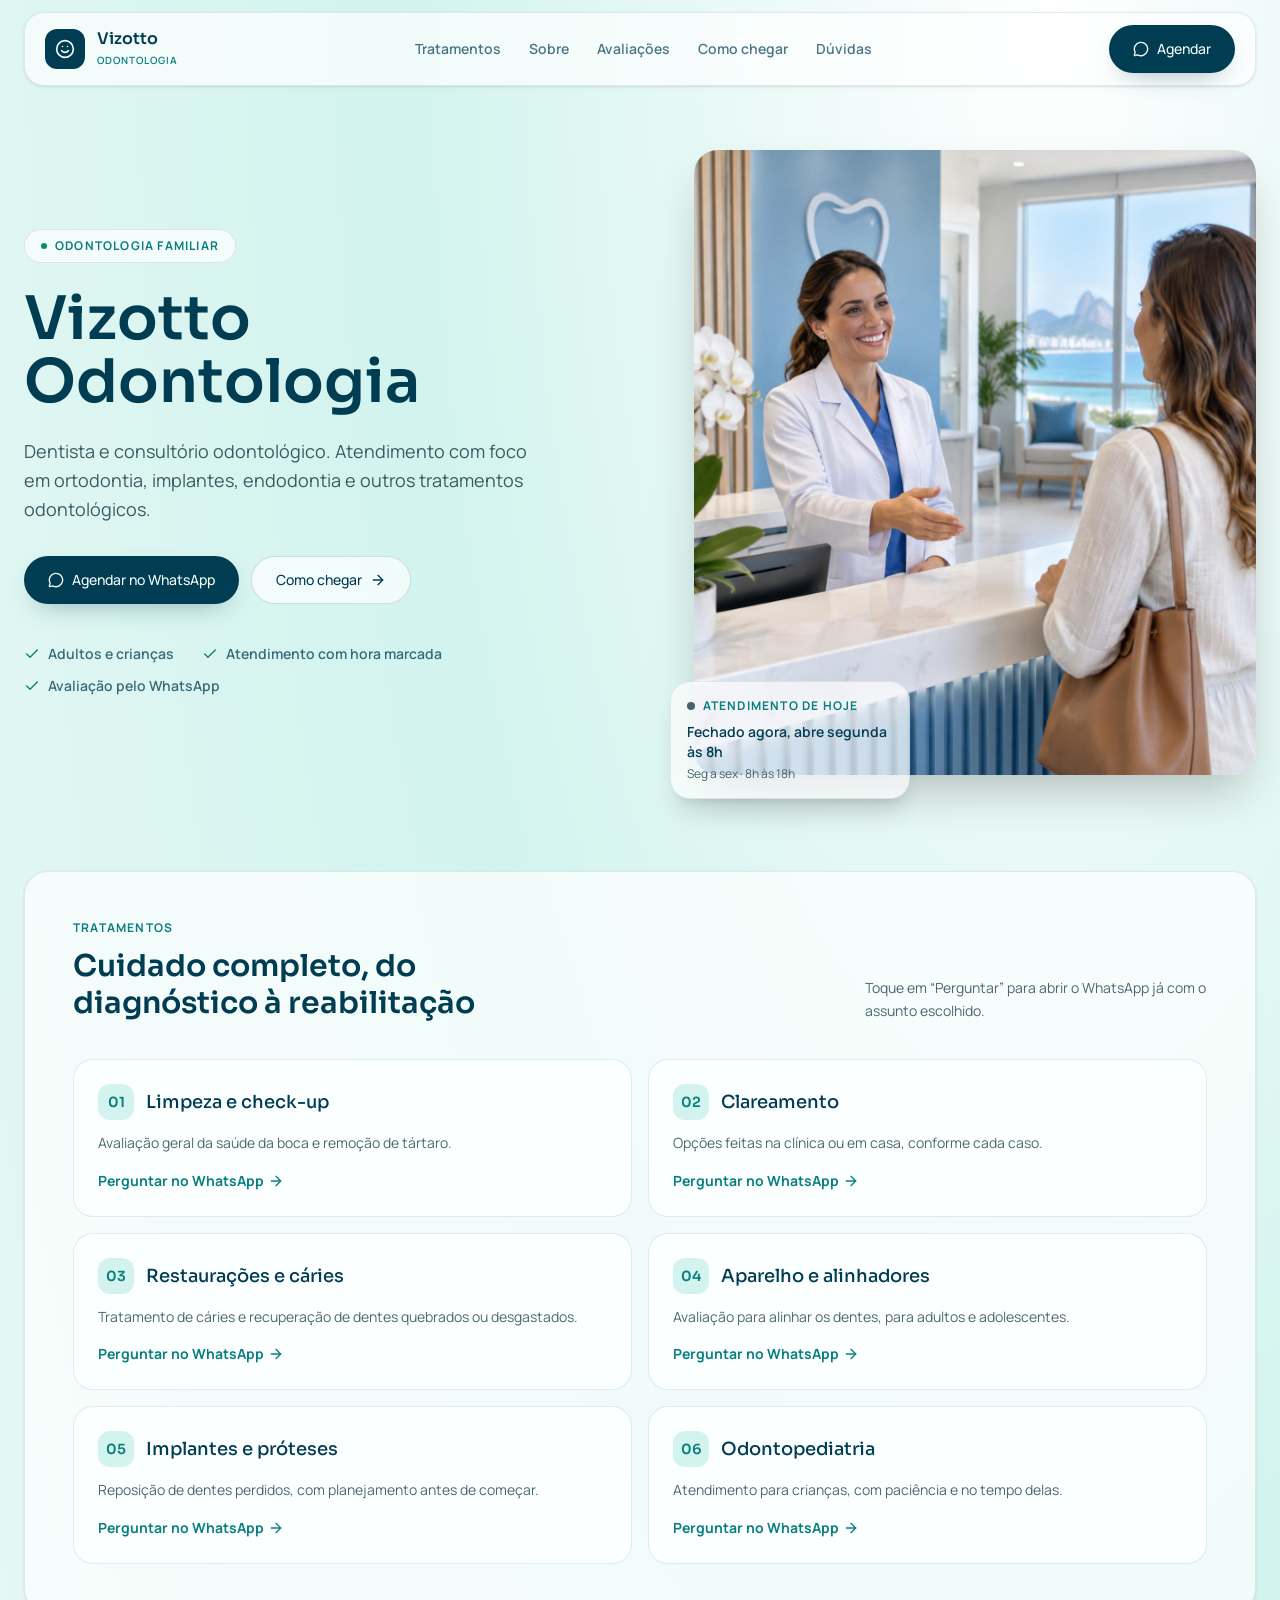
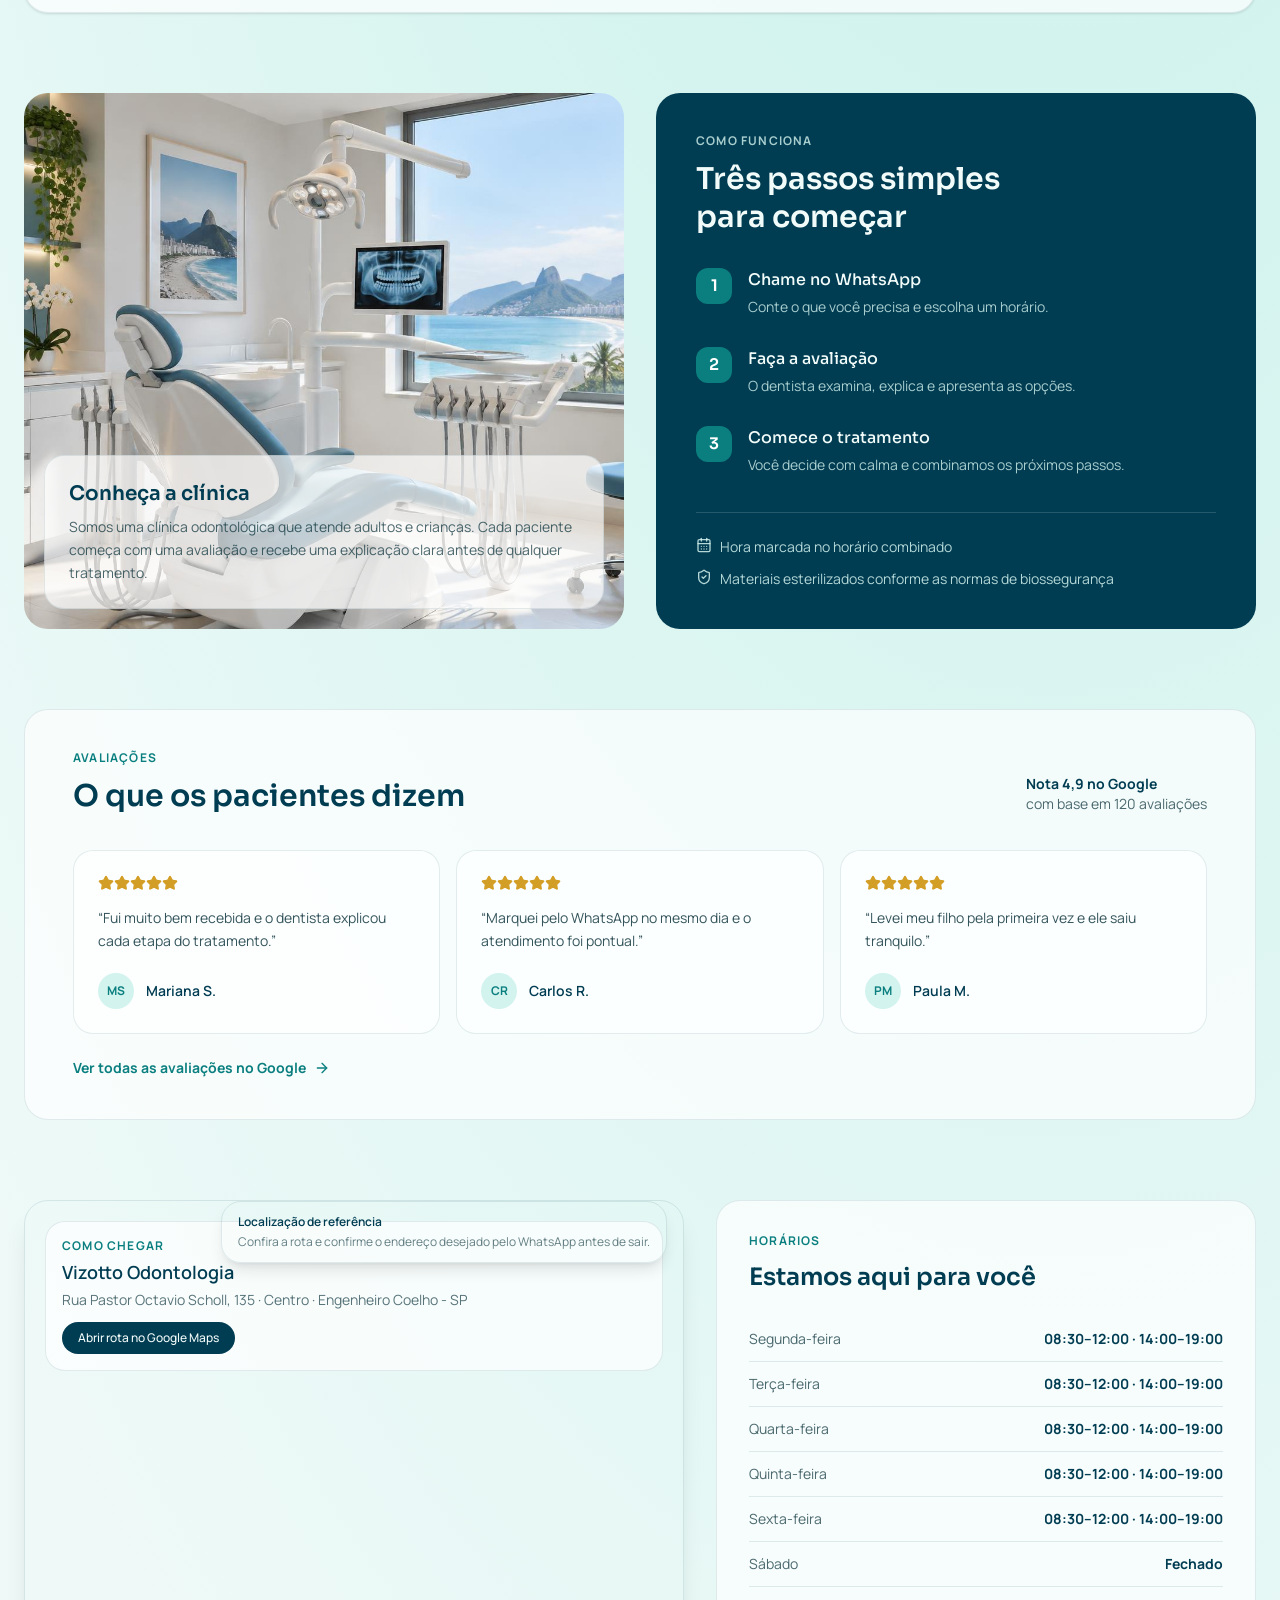
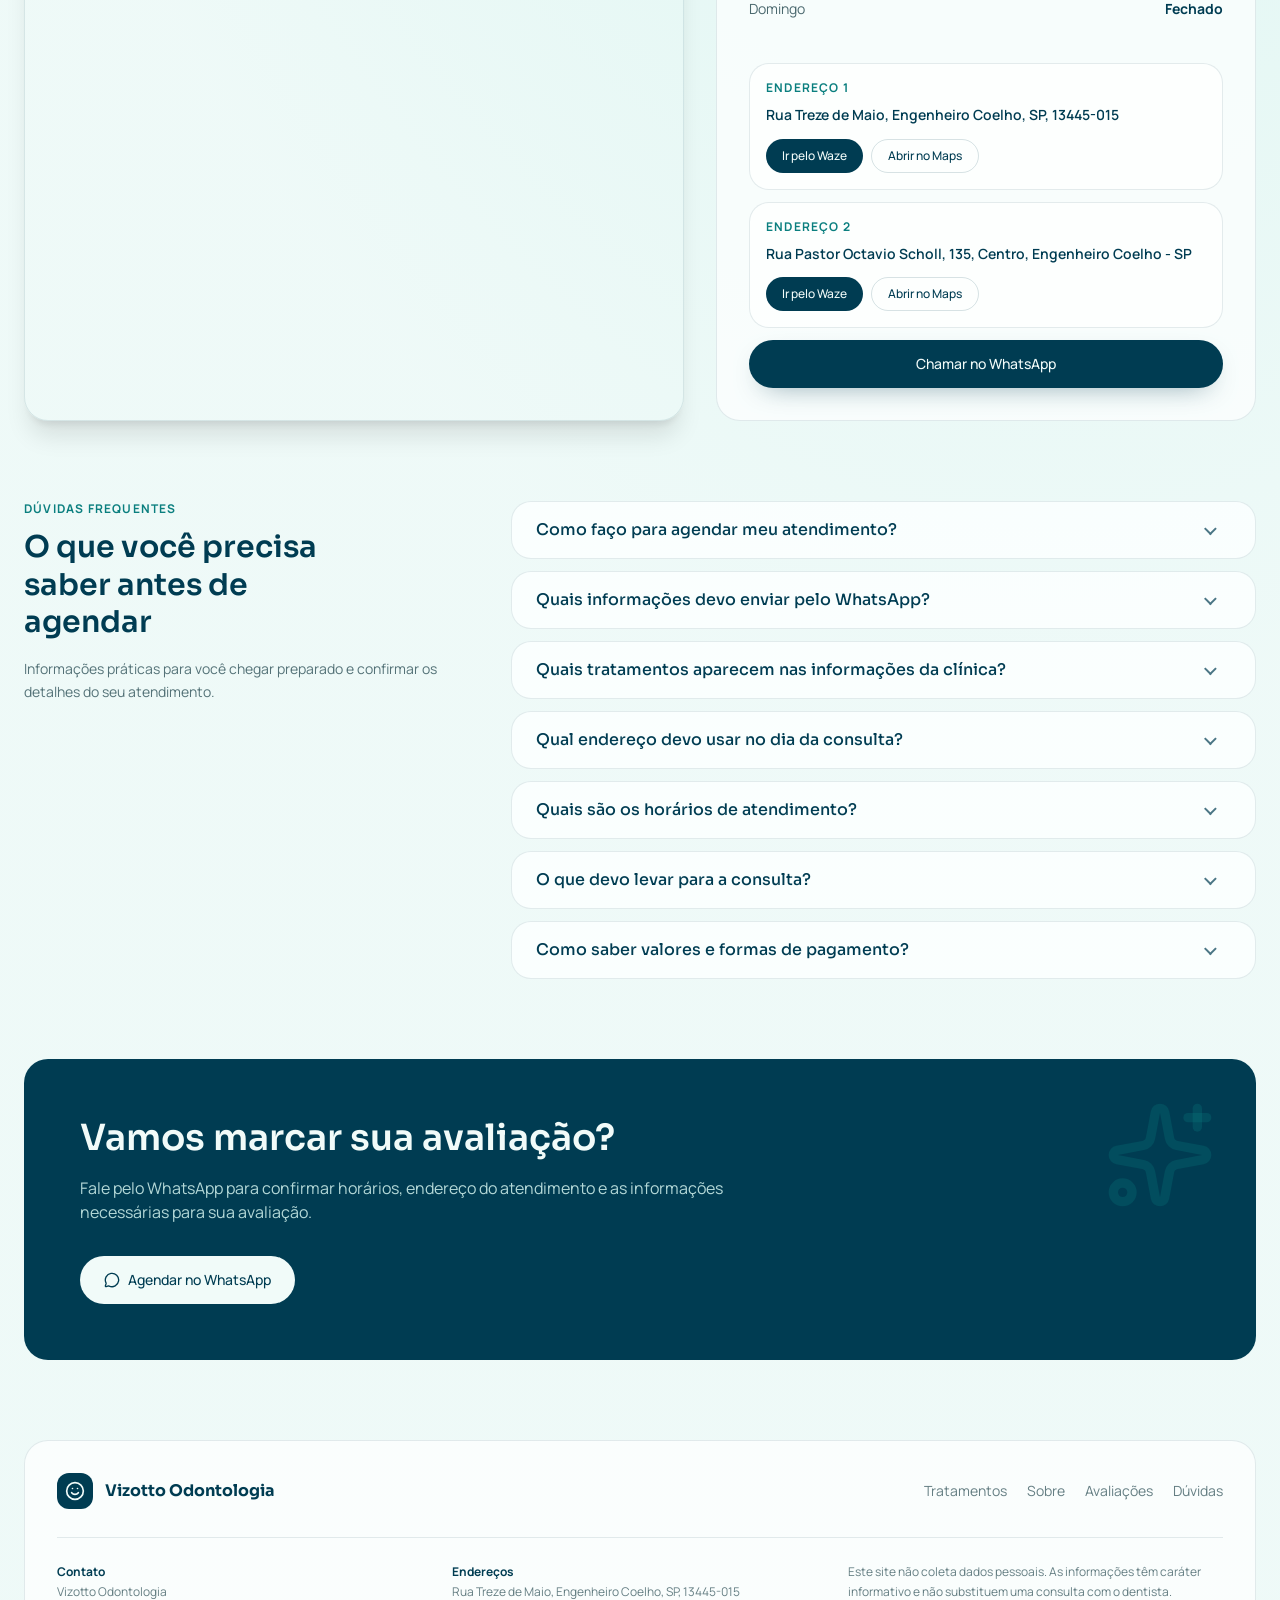
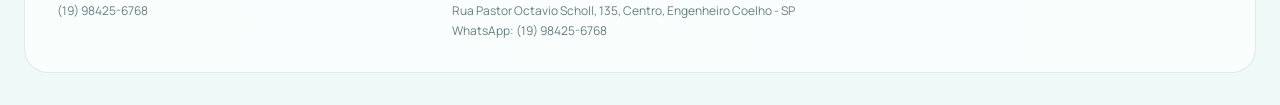
==== commit 7a3c6a94: "Add files via upload" ====
--- a/index.html
+++ b/index.html
@@ -1,6 +1,4483 @@
 <!DOCTYPE html>
 
-<html lang="pt-BR"><head><meta charset="utf-8"/><meta content="width=device-width, initial-scale=1" name="viewport"/><link rel="stylesheet" href="style.css"><link data-precedence="default" href="https://fonts.googleapis.com/css2?family=Manrope:wght@400;500;600;700&amp;family=Sora:wght@400;500;600;700&amp;display=swap" rel="stylesheet"/><title>Vizotto Odontologia | Dentista e consultório odontológico</title><meta content="Vizotto Odontologia" name="author"/><meta content="Dentista e consultório odontológico. Especialidades como ortodontia, implantes e endodontia. Agende sua avaliação pelo WhatsApp." name="description"/><meta content="Vizotto Odontologia" property="og:title"/><meta content="Dentista e consultório odontológico, com atendimento odontológico e horários de segunda a sexta." property="og:description"/><meta content="website" property="og:type"/><meta content="summary_large_image" name="twitter:card"/><link href="[data-uri]" rel="icon" type="image/svg+xml"/><link href="https://fonts.googleapis.com" rel="preconnect"/><link crossorigin="anonymous" href="https://fonts.gstatic.com" rel="preconnect"/></head><body><!--$--><div class="page-glow min-h-screen overflow-x-hidden"><header class="sticky top-0 z-50 px-4 pt-3 md:px-6"><nav class="glass-panel mx-auto flex max-w-7xl items-center justify-between rounded-2xl border border-primary/10 px-4 py-3 shadow-sm md:px-5"><a aria-label="Início" class="flex shrink-0 items-center gap-3" href="#inicio"><span class="grid size-10 place-items-center rounded-lg bg-primary text-primary-foreground"><svg aria-hidden="true" class="lucide lucide-smile size-5" fill="none" height="24" stroke="currentColor" stroke-linecap="round" stroke-linejoin="round" stroke-width="2" viewbox="0 0 24 24" width="24" xmlns="http://www.w3.org/2000/svg"><circle cx="12" cy="12" r="10"></circle><path d="M8 14s1.5 2 4 2 4-2 4-2"></path><line x1="9" x2="9.01" y1="9" y2="9"></line><line x1="15" x2="15.01" y1="9" y2="9"></line></svg></span><span class="font-heading text-sm font-semibold leading-tight text-primary sm:text-base">Vizotto<br/><span class="font-sans text-[10px] font-semibold uppercase tracking-widest text-accent">Odontologia</span></span></a><div class="hidden items-center gap-7 text-sm font-semibold text-primary/70 lg:flex"><a class="hover:text-primary" href="#tratamentos">Tratamentos</a><a class="hover:text-primary" href="#clinica">Sobre</a><a class="hover:text-primary" href="#avaliacoes">Avaliações</a><a class="hover:text-primary" href="#localizacao">Como chegar</a><a class="hover:text-primary" href="#duvidas">Dúvidas</a></div><div class="flex items-center gap-2"><a class="items-center justify-center gap-2 whitespace-nowrap text-sm font-medium cursor-pointer transition-colors focus-visible:outline-none focus-visible:ring-1 focus-visible:ring-ring disabled:pointer-events-none disabled:opacity-50 disabled:cursor-not-allowed [&amp;_svg]:pointer-events-none [&amp;_svg]:size-4 [&amp;_svg]:shrink-0 rounded-full bg-primary text-primary-foreground shadow-[var(--shadow-button)] hover:bg-accent h-12 px-6 hidden sm:inline-flex" href="https://wa.me/5519984256768?text=Ol%C3%A1!%20Gostaria%20de%20agendar%20uma%20avalia%C3%A7%C3%A3o." rel="noopener" target="_blank"><svg aria-hidden="true" class="lucide lucide-message-circle" fill="none" height="24" stroke="currentColor" stroke-linecap="round" stroke-linejoin="round" stroke-width="2" viewbox="0 0 24 24" width="24" xmlns="http://www.w3.org/2000/svg"><path d="M2.992 16.342a2 2 0 0 1 .094 1.167l-1.065 3.29a1 1 0 0 0 1.236 1.168l3.413-.998a2 2 0 0 1 1.099.092 10 10 0 1 0-4.777-4.719"></path></svg> Agendar</a><button aria-label="Abrir menu" class="inline-flex items-center justify-center gap-2 whitespace-nowrap text-sm font-medium cursor-pointer transition-colors focus-visible:outline-none focus-visible:ring-1 focus-visible:ring-ring disabled:pointer-events-none disabled:opacity-50 disabled:cursor-not-allowed [&amp;_svg]:pointer-events-none [&amp;_svg]:size-4 [&amp;_svg]:shrink-0 rounded-full border border-primary/15 bg-surface-glass text-primary hover:bg-card h-9 w-9 lg:hidden"><svg aria-hidden="true" class="lucide lucide-menu" fill="none" height="24" stroke="currentColor" stroke-linecap="round" stroke-linejoin="round" stroke-width="2" viewbox="0 0 24 24" width="24" xmlns="http://www.w3.org/2000/svg"><path d="M4 5h16"></path><path d="M4 12h16"></path><path d="M4 19h16"></path></svg></button></div></nav><div class="glass-panel mx-auto mt-2 grid max-w-7xl gap-1 rounded-xl border border-primary/10 p-3 text-sm font-semibold text-primary lg:hidden" hidden="" id="mobile-menu"><a class="rounded-lg px-3 py-2 hover:bg-secondary" data-tsd-source="/src/routes/index.tsx:123:340" href="#tratamentos">Tratamentos</a><a class="rounded-lg px-3 py-2 hover:bg-secondary" data-tsd-source="/src/routes/index.tsx:123:340" href="#clinica">Sobre</a><a class="rounded-lg px-3 py-2 hover:bg-secondary" data-tsd-source="/src/routes/index.tsx:123:340" href="#avaliacoes">Avaliações</a><a class="rounded-lg px-3 py-2 hover:bg-secondary" data-tsd-source="/src/routes/index.tsx:123:340" href="#localizacao">Como chegar</a><a class="rounded-lg px-3 py-2 hover:bg-secondary" data-tsd-source="/src/routes/index.tsx:123:340" href="#duvidas">Dúvidas</a></div></header><main id="inicio"><section class="mx-auto grid max-w-7xl items-center gap-12 px-6 pb-24 pt-14 lg:grid-cols-[1.05fr_.95fr] lg:pt-16"><div><p class="rise glass-panel inline-flex items-center gap-2 rounded-full border border-primary/10 px-4 py-2 text-xs font-bold uppercase tracking-widest text-accent"><span class="size-1.5 rounded-full bg-status"></span>Odontologia familiar</p><h1 class="rise mt-6 max-w-[14ch] text-4xl font-semibold leading-[1.05] text-primary sm:text-5xl lg:text-6xl">Vizotto Odontologia</h1><p class="rise rise-delay-1 mt-6 max-w-[48ch] text-lg leading-relaxed text-foreground/75">Dentista e consultório odontológico. Atendimento com foco em ortodontia, implantes, endodontia e outros tratamentos odontológicos.</p><div class="rise rise-delay-2 mt-8 flex flex-wrap gap-3"><a class="inline-flex items-center justify-center gap-2 whitespace-nowrap text-sm font-medium cursor-pointer transition-colors focus-visible:outline-none focus-visible:ring-1 focus-visible:ring-ring disabled:pointer-events-none disabled:opacity-50 disabled:cursor-not-allowed [&amp;_svg]:pointer-events-none [&amp;_svg]:size-4 [&amp;_svg]:shrink-0 rounded-full bg-primary text-primary-foreground shadow-[var(--shadow-button)] hover:bg-accent h-12 px-6" href="https://wa.me/5519984256768?text=Ol%C3%A1!%20Gostaria%20de%20agendar%20uma%20avalia%C3%A7%C3%A3o." rel="noopener" target="_blank"><svg aria-hidden="true" class="lucide lucide-message-circle" fill="none" height="24" stroke="currentColor" stroke-linecap="round" stroke-linejoin="round" stroke-width="2" viewbox="0 0 24 24" width="24" xmlns="http://www.w3.org/2000/svg"><path d="M2.992 16.342a2 2 0 0 1 .094 1.167l-1.065 3.29a1 1 0 0 0 1.236 1.168l3.413-.998a2 2 0 0 1 1.099.092 10 10 0 1 0-4.777-4.719"></path></svg> Agendar no WhatsApp</a><a class="inline-flex items-center justify-center gap-2 whitespace-nowrap text-sm font-medium cursor-pointer transition-colors focus-visible:outline-none focus-visible:ring-1 focus-visible:ring-ring disabled:pointer-events-none disabled:opacity-50 disabled:cursor-not-allowed [&amp;_svg]:pointer-events-none [&amp;_svg]:size-4 [&amp;_svg]:shrink-0 rounded-full border border-primary/15 bg-surface-glass text-primary hover:bg-card h-12 px-6" href="#localizacao">Como chegar <svg aria-hidden="true" class="lucide lucide-arrow-right" fill="none" height="24" stroke="currentColor" stroke-linecap="round" stroke-linejoin="round" stroke-width="2" viewbox="0 0 24 24" width="24" xmlns="http://www.w3.org/2000/svg"><path d="M5 12h14"></path><path d="m12 5 7 7-7 7"></path></svg></a></div><ul class="rise rise-delay-2 mt-10 flex flex-wrap gap-x-7 gap-y-3 text-sm font-semibold text-primary/75"><li class="flex items-center gap-2"><svg aria-hidden="true" class="lucide lucide-check size-4 text-accent" fill="none" height="24" stroke="currentColor" stroke-linecap="round" stroke-linejoin="round" stroke-width="2" viewbox="0 0 24 24" width="24" xmlns="http://www.w3.org/2000/svg"><path d="M20 6 9 17l-5-5"></path></svg>Adultos e crianças</li><li class="flex items-center gap-2"><svg aria-hidden="true" class="lucide lucide-check size-4 text-accent" fill="none" height="24" stroke="currentColor" stroke-linecap="round" stroke-linejoin="round" stroke-width="2" viewbox="0 0 24 24" width="24" xmlns="http://www.w3.org/2000/svg"><path d="M20 6 9 17l-5-5"></path></svg>Atendimento com hora marcada</li><li class="flex items-center gap-2"><svg aria-hidden="true" class="lucide lucide-check size-4 text-accent" fill="none" height="24" stroke="currentColor" stroke-linecap="round" stroke-linejoin="round" stroke-width="2" viewbox="0 0 24 24" width="24" xmlns="http://www.w3.org/2000/svg"><path d="M20 6 9 17l-5-5"></path></svg>Avaliação pelo WhatsApp</li></ul></div><div class="relative mx-auto w-full max-w-xl lg:mx-0"><img alt="Dentista recebendo uma paciente em uma clínica iluminada" class="aspect-[9/10] w-full rounded-3xl object-cover shadow-2xl" height="1408" src="[data-uri]" width="1280"/><div class="glass-panel absolute -bottom-6 left-3 max-w-[240px] rounded-2xl border border-primary/10 p-4 shadow-xl sm:-left-6"><p class="flex items-center gap-2 text-xs font-bold uppercase tracking-widest text-accent"><span class="size-2 rounded-full bg-muted-foreground"></span>Atendimento de hoje</p><p class="mt-2 text-sm font-semibold text-primary">Fechado agora, abre segunda às 8h</p><p class="mt-1 text-xs text-muted-foreground">Seg a sex · 8h às 18h</p></div></div></section><section class="mx-auto max-w-7xl px-6 pb-20" id="tratamentos"><div class="glass-panel rounded-3xl border border-primary/10 px-6 py-10 shadow-sm md:px-12 md:py-12"><div class="flex flex-wrap items-end justify-between gap-5"><div><p class="text-xs font-bold uppercase tracking-widest text-accent">Tratamentos</p><h2 class="mt-3 max-w-[22ch] text-3xl font-semibold leading-tight text-primary">Cuidado completo, do diagnóstico à reabilitação</h2></div><p class="max-w-[38ch] text-sm leading-relaxed text-foreground/70">Toque em “Perguntar” para abrir o WhatsApp já com o assunto escolhido.</p></div><div class="mt-9 grid gap-4 md:grid-cols-2"><article class="group rounded-2xl border border-primary/10 bg-card/70 p-6 transition-colors hover:bg-card"><div class="flex items-center gap-3"><span class="grid size-9 place-items-center rounded-lg bg-secondary font-heading text-sm font-semibold text-accent">01</span><h3 class="text-lg font-medium text-primary">Limpeza e check-up</h3></div><p class="mt-3 text-sm leading-relaxed text-foreground/70">Avaliação geral da saúde da boca e remoção de tártaro.</p><a class="mt-4 inline-flex items-center gap-1 text-sm font-bold text-accent hover:text-primary" href="https://wa.me/5519984256768?text=Ol%C3%A1!%20Gostaria%20de%20saber%20mais%20sobre%20limpeza%20e%20check-up." rel="noopener" target="_blank">Perguntar no WhatsApp <svg aria-hidden="true" class="lucide lucide-arrow-right size-4" fill="none" height="24" stroke="currentColor" stroke-linecap="round" stroke-linejoin="round" stroke-width="2" viewbox="0 0 24 24" width="24" xmlns="http://www.w3.org/2000/svg"><path d="M5 12h14"></path><path d="m12 5 7 7-7 7"></path></svg></a></article><article class="group rounded-2xl border border-primary/10 bg-card/70 p-6 transition-colors hover:bg-card"><div class="flex items-center gap-3"><span class="grid size-9 place-items-center rounded-lg bg-secondary font-heading text-sm font-semibold text-accent">02</span><h3 class="text-lg font-medium text-primary">Clareamento</h3></div><p class="mt-3 text-sm leading-relaxed text-foreground/70">Opções feitas na clínica ou em casa, conforme cada caso.</p><a class="mt-4 inline-flex items-center gap-1 text-sm font-bold text-accent hover:text-primary" href="https://wa.me/5519984256768?text=Ol%C3%A1!%20Gostaria%20de%20saber%20mais%20sobre%20clareamento%20dental." rel="noopener" target="_blank">Perguntar no WhatsApp <svg aria-hidden="true" class="lucide lucide-arrow-right size-4" fill="none" height="24" stroke="currentColor" stroke-linecap="round" stroke-linejoin="round" stroke-width="2" viewbox="0 0 24 24" width="24" xmlns="http://www.w3.org/2000/svg"><path d="M5 12h14"></path><path d="m12 5 7 7-7 7"></path></svg></a></article><article class="group rounded-2xl border border-primary/10 bg-card/70 p-6 transition-colors hover:bg-card"><div class="flex items-center gap-3"><span class="grid size-9 place-items-center rounded-lg bg-secondary font-heading text-sm font-semibold text-accent">03</span><h3 class="text-lg font-medium text-primary">Restaurações e cáries</h3></div><p class="mt-3 text-sm leading-relaxed text-foreground/70">Tratamento de cáries e recuperação de dentes quebrados ou desgastados.</p><a class="mt-4 inline-flex items-center gap-1 text-sm font-bold text-accent hover:text-primary" href="https://wa.me/5519984256768?text=Ol%C3%A1!%20Gostaria%20de%20saber%20mais%20sobre%20restaura%C3%A7%C3%B5es." rel="noopener" target="_blank">Perguntar no WhatsApp <svg aria-hidden="true" class="lucide lucide-arrow-right size-4" fill="none" height="24" stroke="currentColor" stroke-linecap="round" stroke-linejoin="round" stroke-width="2" viewbox="0 0 24 24" width="24" xmlns="http://www.w3.org/2000/svg"><path d="M5 12h14"></path><path d="m12 5 7 7-7 7"></path></svg></a></article><article class="group rounded-2xl border border-primary/10 bg-card/70 p-6 transition-colors hover:bg-card"><div class="flex items-center gap-3"><span class="grid size-9 place-items-center rounded-lg bg-secondary font-heading text-sm font-semibold text-accent">04</span><h3 class="text-lg font-medium text-primary">Aparelho e alinhadores</h3></div><p class="mt-3 text-sm leading-relaxed text-foreground/70">Avaliação para alinhar os dentes, para adultos e adolescentes.</p><a class="mt-4 inline-flex items-center gap-1 text-sm font-bold text-accent hover:text-primary" href="https://wa.me/5519984256768?text=Ol%C3%A1!%20Gostaria%20de%20saber%20mais%20sobre%20aparelho%20ortod%C3%B4ntico." rel="noopener" target="_blank">Perguntar no WhatsApp <svg aria-hidden="true" class="lucide lucide-arrow-right size-4" fill="none" height="24" stroke="currentColor" stroke-linecap="round" stroke-linejoin="round" stroke-width="2" viewbox="0 0 24 24" width="24" xmlns="http://www.w3.org/2000/svg"><path d="M5 12h14"></path><path d="m12 5 7 7-7 7"></path></svg></a></article><article class="group rounded-2xl border border-primary/10 bg-card/70 p-6 transition-colors hover:bg-card"><div class="flex items-center gap-3"><span class="grid size-9 place-items-center rounded-lg bg-secondary font-heading text-sm font-semibold text-accent">05</span><h3 class="text-lg font-medium text-primary">Implantes e próteses</h3></div><p class="mt-3 text-sm leading-relaxed text-foreground/70">Reposição de dentes perdidos, com planejamento antes de começar.</p><a class="mt-4 inline-flex items-center gap-1 text-sm font-bold text-accent hover:text-primary" href="https://wa.me/5519984256768?text=Ol%C3%A1!%20Gostaria%20de%20saber%20mais%20sobre%20implantes%20e%20pr%C3%B3teses." rel="noopener" target="_blank">Perguntar no WhatsApp <svg aria-hidden="true" class="lucide lucide-arrow-right size-4" fill="none" height="24" stroke="currentColor" stroke-linecap="round" stroke-linejoin="round" stroke-width="2" viewbox="0 0 24 24" width="24" xmlns="http://www.w3.org/2000/svg"><path d="M5 12h14"></path><path d="m12 5 7 7-7 7"></path></svg></a></article><article class="group rounded-2xl border border-primary/10 bg-card/70 p-6 transition-colors hover:bg-card"><div class="flex items-center gap-3"><span class="grid size-9 place-items-center rounded-lg bg-secondary font-heading text-sm font-semibold text-accent">06</span><h3 class="text-lg font-medium text-primary">Odontopediatria</h3></div><p class="mt-3 text-sm leading-relaxed text-foreground/70">Atendimento para crianças, com paciência e no tempo delas.</p><a class="mt-4 inline-flex items-center gap-1 text-sm font-bold text-accent hover:text-primary" href="https://wa.me/5519984256768?text=Ol%C3%A1!%20Gostaria%20de%20marcar%20uma%20consulta%20para%20meu%20filho(a)." rel="noopener" target="_blank">Perguntar no WhatsApp <svg aria-hidden="true" class="lucide lucide-arrow-right size-4" fill="none" height="24" stroke="currentColor" stroke-linecap="round" stroke-linejoin="round" stroke-width="2" viewbox="0 0 24 24" width="24" xmlns="http://www.w3.org/2000/svg"><path d="M5 12h14"></path><path d="m12 5 7 7-7 7"></path></svg></a></article></div></div></section><section class="mx-auto grid max-w-7xl gap-8 px-6 pb-20 lg:grid-cols-2" id="clinica"><div class="relative min-h-[460px] overflow-hidden rounded-3xl"><img alt="Consultório odontológico moderno e iluminado" class="absolute inset-0 size-full object-cover" height="912" loading="lazy" src="[data-uri]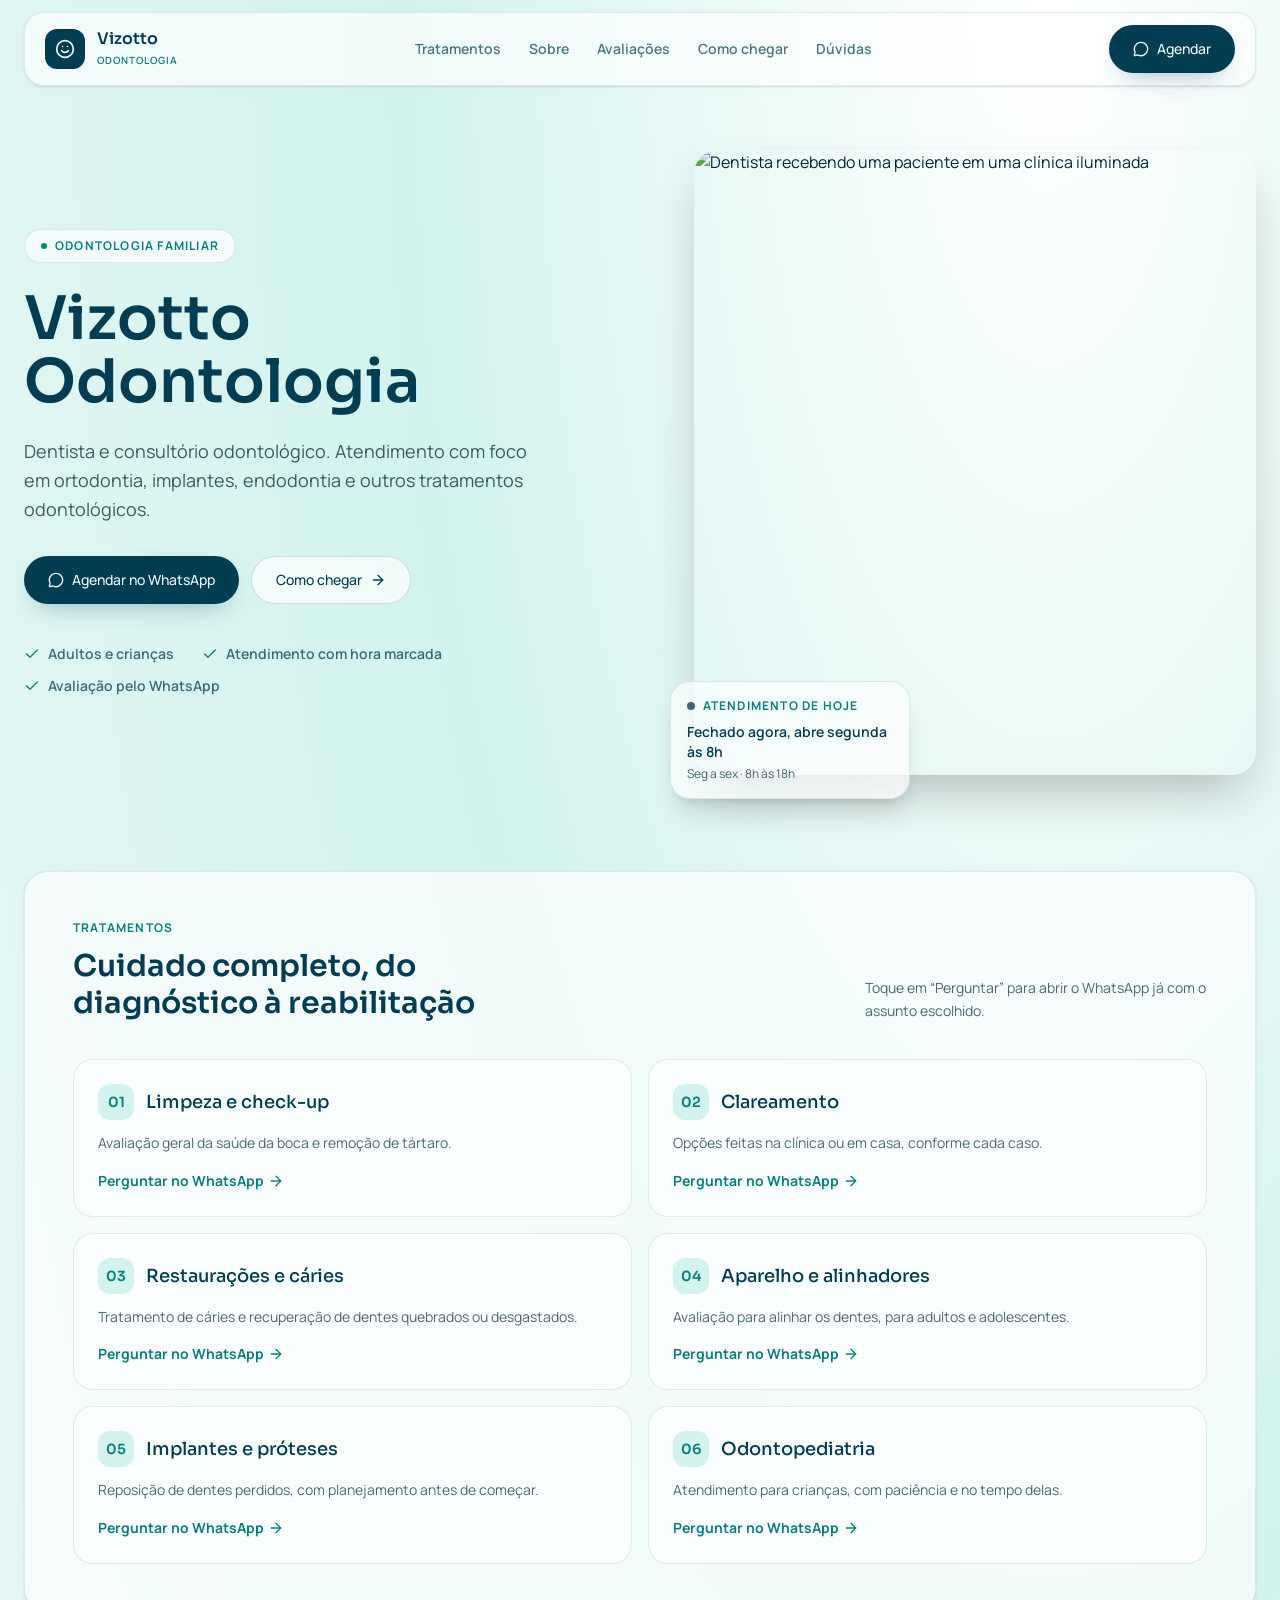
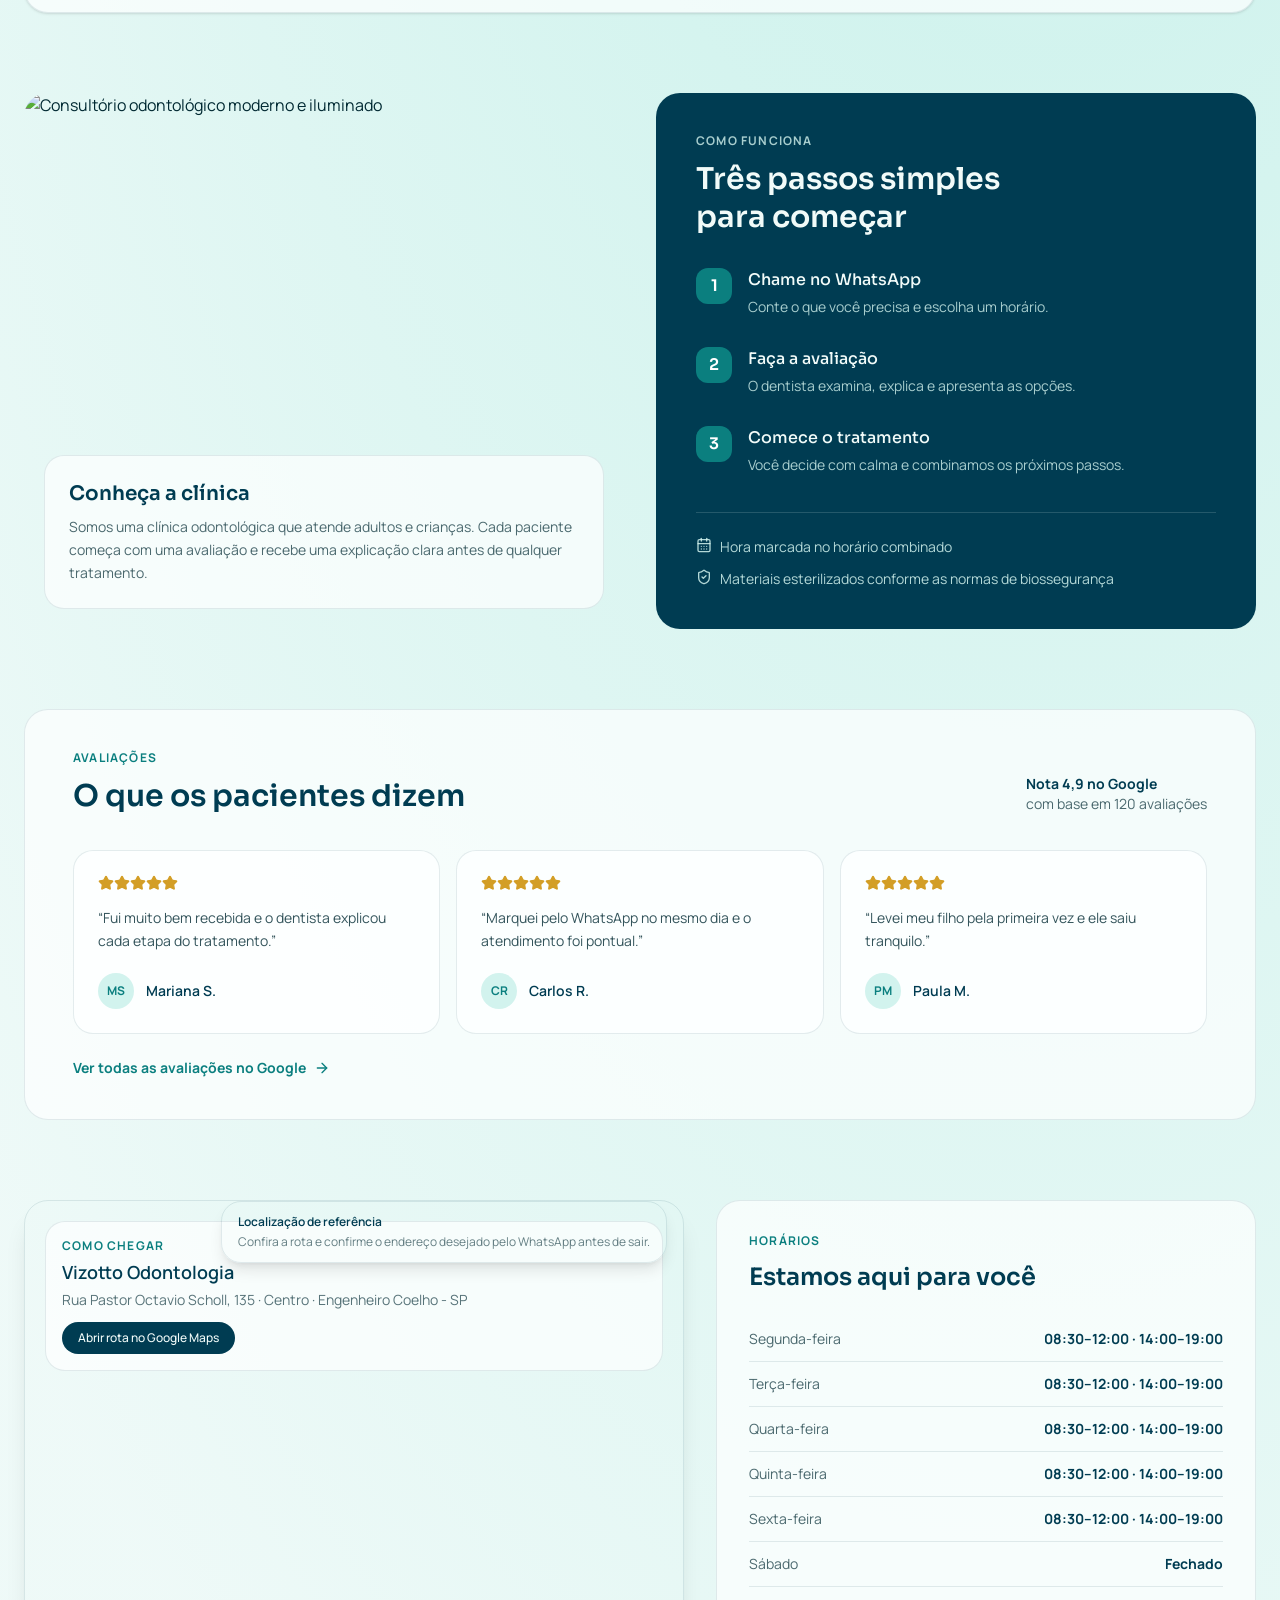
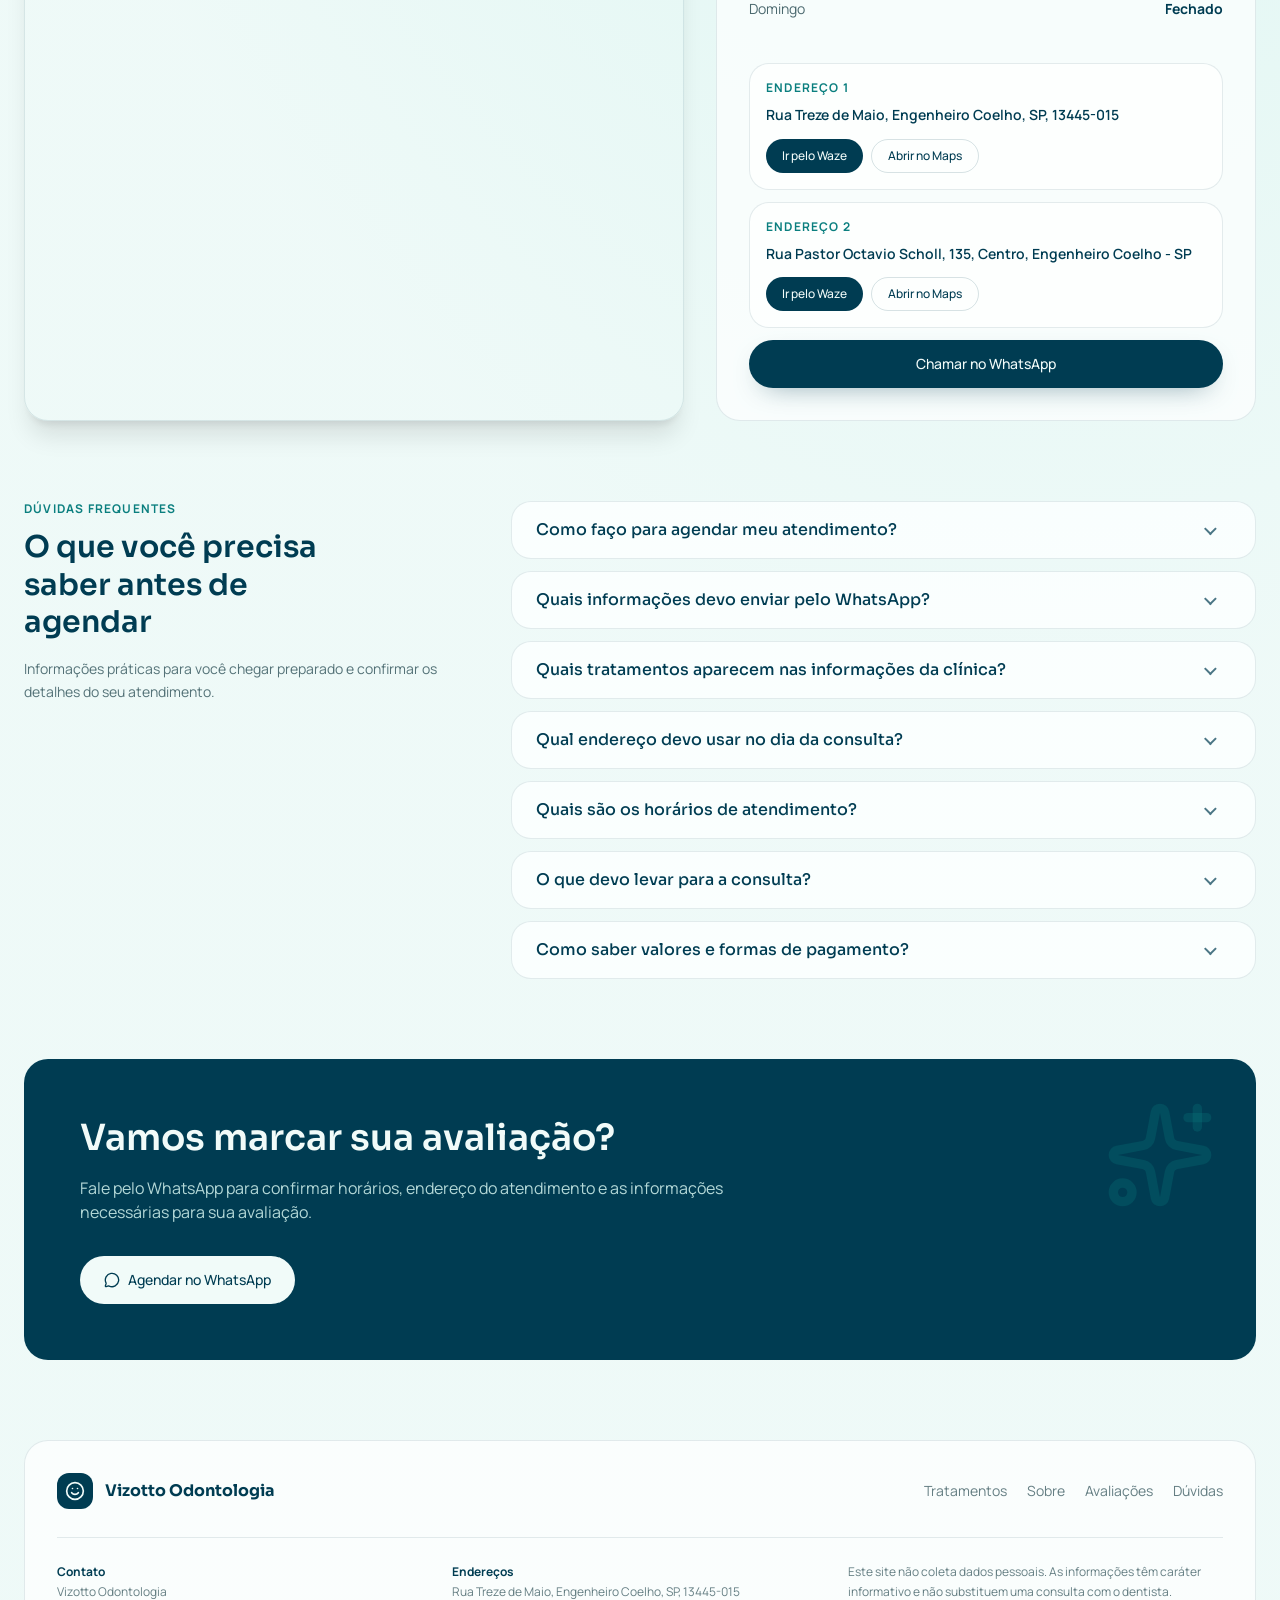
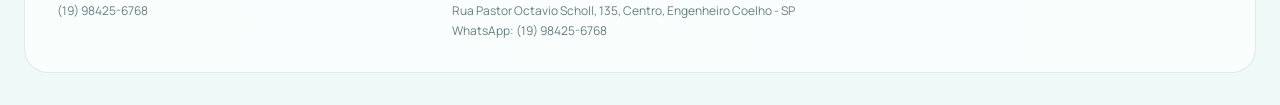
==== commit ad0e56c6: "Add files via upload" ====
--- a/index.html
+++ b/index.html
@@ -1,4483 +1,8 @@
 <!DOCTYPE html>
 
-<html lang="pt-BR"><head><meta charset="utf-8"/><meta content="width=device-width, initial-scale=1" name="viewport"/><style>/*! tailwindcss v4.3.3 | MIT License | https://tailwindcss.com */
-@layer properties {
-  @supports (((-webkit-hyphens: none)) and (not (margin-trim: inline))) or ((-moz-orient: inline) and (not (color: rgb(from red r g b)))) {
-    *, :before, :after, ::backdrop {
-      --tw-translate-x: 0;
-      --tw-translate-y: 0;
-      --tw-translate-z: 0;
-      --tw-rotate-x: initial;
-      --tw-rotate-y: initial;
-      --tw-rotate-z: initial;
-      --tw-skew-x: initial;
-      --tw-skew-y: initial;
-      --tw-space-y-reverse: 0;
-      --tw-space-x-reverse: 0;
-      --tw-divide-y-reverse: 0;
-      --tw-border-style: solid;
-      --tw-leading: initial;
-      --tw-font-weight: initial;
-      --tw-tracking: initial;
-      --tw-ordinal: initial;
-      --tw-slashed-zero: initial;
-      --tw-numeric-figure: initial;
-      --tw-numeric-spacing: initial;
-      --tw-numeric-fraction: initial;
-      --tw-shadow: 0 0 #0000;
-      --tw-shadow-color: initial;
-      --tw-shadow-alpha: 100%;
-      --tw-inset-shadow: 0 0 #0000;
-      --tw-inset-shadow-color: initial;
-      --tw-inset-shadow-alpha: 100%;
-      --tw-ring-color: initial;
-      --tw-ring-shadow: 0 0 #0000;
-      --tw-inset-ring-color: initial;
-      --tw-inset-ring-shadow: 0 0 #0000;
-      --tw-ring-inset: initial;
-      --tw-ring-offset-width: 0px;
-      --tw-ring-offset-color: #fff;
-      --tw-ring-offset-shadow: 0 0 #0000;
-      --tw-outline-style: solid;
-      --tw-blur: initial;
-      --tw-brightness: initial;
-      --tw-contrast: initial;
-      --tw-grayscale: initial;
-      --tw-hue-rotate: initial;
-      --tw-invert: initial;
-      --tw-opacity: initial;
-      --tw-saturate: initial;
-      --tw-sepia: initial;
-      --tw-drop-shadow: initial;
-      --tw-drop-shadow-color: initial;
-      --tw-drop-shadow-alpha: 100%;
-      --tw-drop-shadow-size: initial;
-      --tw-duration: initial;
-      --tw-ease: initial;
-      --tw-content: "";
-      --tw-animation-delay: 0s;
-      --tw-animation-direction: normal;
-      --tw-animation-duration: initial;
-      --tw-animation-fill-mode: none;
-      --tw-animation-iteration-count: 1;
-      --tw-enter-blur: 0;
-      --tw-enter-opacity: 1;
-      --tw-enter-rotate: 0;
-      --tw-enter-scale: 1;
-      --tw-enter-translate-x: 0;
-      --tw-enter-translate-y: 0;
-      --tw-exit-blur: 0;
-      --tw-exit-opacity: 1;
-      --tw-exit-rotate: 0;
-      --tw-exit-scale: 1;
-      --tw-exit-translate-x: 0;
-      --tw-exit-translate-y: 0;
-    }
-  }
-}
+<html lang="pt-BR"><head><meta charset="utf-8"/><meta content="width=device-width, initial-scale=1" name="viewport"/><link data-precedence="default" href="https://fonts.googleapis.com/css2?family=Manrope:wght@400;500;600;700&amp;family=Sora:wght@400;500;600;700&amp;display=swap" rel="stylesheet"/><title>Vizotto Odontologia | Dentista e consultório odontológico</title><meta content="Vizotto Odontologia" name="author"/><meta content="Dentista e consultório odontológico. Especialidades como ortodontia, implantes e endodontia. Agende sua avaliação pelo WhatsApp." name="description"/><meta content="Vizotto Odontologia" property="og:title"/><meta content="Dentista e consultório odontológico, com atendimento odontológico e horários de segunda a sexta." property="og:description"/><meta content="website" property="og:type"/><meta content="summary_large_image" name="twitter:card"/><link href="assets/favicon.svg" rel="icon" type="image/svg+xml"/><link href="https://fonts.googleapis.com" rel="preconnect"/><link crossorigin="anonymous" href="https://fonts.gstatic.com" rel="preconnect"/>
 
-@layer theme {
-  :root, :host {
-    --font-mono: ui-monospace, SFMono-Regular, Menlo, Monaco, Consolas, "Liberation Mono",
-      "Courier New", monospace;
-    --color-black: #000;
-    --spacing: .25rem;
-    --container-sm: 24rem;
-    --container-md: 28rem;
-    --container-lg: 32rem;
-    --container-xl: 36rem;
-    --container-2xl: 42rem;
-    --container-7xl: 80rem;
-    --text-xs: .75rem;
-    --text-xs--line-height: calc(1 / .75);
-    --text-sm: .875rem;
-    --text-sm--line-height: calc(1.25 / .875);
-    --text-base: 1rem;
-    --text-base--line-height: calc(1.5 / 1);
-    --text-lg: 1.125rem;
-    --text-lg--line-height: calc(1.75 / 1.125);
-    --text-xl: 1.25rem;
-    --text-xl--line-height: calc(1.75 / 1.25);
-    --text-2xl: 1.5rem;
-    --text-2xl--line-height: calc(2 / 1.5);
-    --text-3xl: 1.875rem;
-    --text-3xl--line-height: calc(2.25 / 1.875);
-    --text-4xl: 2.25rem;
-    --text-4xl--line-height: calc(2.5 / 2.25);
-    --text-5xl: 3rem;
-    --text-5xl--line-height: 1;
-    --text-6xl: 3.75rem;
-    --text-6xl--line-height: 1;
-    --text-7xl: 4.5rem;
-    --text-7xl--line-height: 1;
-    --font-weight-normal: 400;
-    --font-weight-medium: 500;
-    --font-weight-semibold: 600;
-    --font-weight-bold: 700;
-    --tracking-tight: -.025em;
-    --tracking-widest: .1em;
-    --leading-tight: 1.25;
-    --leading-relaxed: 1.625;
-    --ease-in-out: cubic-bezier(.4, 0, .2, 1);
-    --animate-pulse: pulse 2s cubic-bezier(.4, 0, .6, 1) infinite;
-    --aspect-video: 16 / 9;
-    --default-transition-duration: .15s;
-    --default-transition-timing-function: cubic-bezier(.4, 0, .2, 1);
-    --default-font-family: var(--font-body);
-    --default-mono-font-family: var(--font-mono);
-    --color-background: var(--background);
-    --color-foreground: var(--foreground);
-    --color-border: var(--border);
-  }
-}
-
-@layer base {
-  *, :after, :before, ::backdrop {
-    box-sizing: border-box;
-    border: 0 solid;
-    margin: 0;
-    padding: 0;
-  }
-
-  ::file-selector-button {
-    box-sizing: border-box;
-    border: 0 solid;
-    margin: 0;
-    padding: 0;
-  }
-
-  html, :host {
-    -webkit-text-size-adjust: 100%;
-    tab-size: 4;
-    line-height: 1.5;
-    font-family: var(--default-font-family, -apple-system, BlinkMacSystemFont, "Segoe UI", Roboto, "Helvetica Neue", "Noto Sans", Arial, sans-serif, "Apple Color Emoji", "Segoe UI Emoji", "Segoe UI Symbol", "Noto Color Emoji");
-    font-feature-settings: var(--default-font-feature-settings, normal);
-    font-variation-settings: var(--default-font-variation-settings, normal);
-    -webkit-tap-highlight-color: transparent;
-  }
-
-  hr {
-    height: 0;
-    color: inherit;
-    border-top-width: 1px;
-  }
-
-  abbr:where([title]) {
-    -webkit-text-decoration: underline dotted;
-    text-decoration: underline dotted;
-  }
-
-  h1, h2, h3, h4, h5, h6 {
-    font-size: inherit;
-    font-weight: inherit;
-  }
-
-  a {
-    color: inherit;
-    -webkit-text-decoration: inherit;
-    -webkit-text-decoration: inherit;
-    text-decoration: inherit;
-  }
-
-  b, strong {
-    font-weight: bolder;
-  }
-
-  code, kbd, samp, pre {
-    font-family: var(--default-mono-font-family, ui-monospace, SFMono-Regular, Menlo, Monaco, Consolas, "Liberation Mono", "Courier New", monospace);
-    font-feature-settings: var(--default-mono-font-feature-settings, normal);
-    font-variation-settings: var(--default-mono-font-variation-settings, normal);
-    font-size: 1em;
-  }
-
-  small {
-    font-size: 80%;
-  }
-
-  sub, sup {
-    vertical-align: baseline;
-    font-size: 75%;
-    line-height: 0;
-    position: relative;
-  }
-
-  sub {
-    bottom: -.25em;
-  }
-
-  sup {
-    top: -.5em;
-  }
-
-  table {
-    text-indent: 0;
-    border-color: inherit;
-    border-collapse: collapse;
-  }
-
-  :-moz-focusring:where(:not(iframe)) {
-    outline: auto;
-  }
-
-  progress {
-    vertical-align: baseline;
-  }
-
-  summary {
-    display: list-item;
-  }
-
-  ol, ul, menu {
-    list-style: none;
-  }
-
-  img, svg, video, canvas, audio, iframe, embed, object {
-    vertical-align: middle;
-    display: block;
-  }
-
-  img, video {
-    max-width: 100%;
-    height: auto;
-  }
-
-  button, input, select, optgroup, textarea {
-    font: inherit;
-    font-feature-settings: inherit;
-    font-variation-settings: inherit;
-    letter-spacing: inherit;
-    color: inherit;
-    opacity: 1;
-    background-color: #0000;
-    border-radius: 0;
-  }
-
-  ::file-selector-button {
-    font: inherit;
-    font-feature-settings: inherit;
-    font-variation-settings: inherit;
-    letter-spacing: inherit;
-    color: inherit;
-    opacity: 1;
-    background-color: #0000;
-    border-radius: 0;
-  }
-
-  :where(select:is([multiple], [size])) optgroup {
-    font-weight: bolder;
-  }
-
-  :where(select:is([multiple], [size])) optgroup option {
-    padding-inline-start: 20px;
-  }
-
-  ::file-selector-button {
-    margin-inline-end: 4px;
-  }
-
-  ::placeholder {
-    opacity: 1;
-  }
-
-  @supports (not ((-webkit-appearance: -apple-pay-button))) or (contain-intrinsic-size: 1px) {
-    ::placeholder {
-      color: currentColor;
-    }
-
-    @supports (color: color-mix(in lab, red, red)) {
-      ::placeholder {
-        color: color-mix(in oklab, currentcolor 50%, transparent);
-      }
-    }
-  }
-
-  textarea {
-    resize: vertical;
-  }
-
-  ::-webkit-search-decoration {
-    -webkit-appearance: none;
-  }
-
-  ::-webkit-date-and-time-value {
-    min-height: 1lh;
-    text-align: inherit;
-  }
-
-  ::-webkit-datetime-edit {
-    display: inline-flex;
-  }
-
-  ::-webkit-datetime-edit-fields-wrapper {
-    padding: 0;
-  }
-
-  ::-webkit-datetime-edit {
-    padding-block: 0;
-  }
-
-  ::-webkit-datetime-edit-year-field {
-    padding-block: 0;
-  }
-
-  ::-webkit-datetime-edit-month-field {
-    padding-block: 0;
-  }
-
-  ::-webkit-datetime-edit-day-field {
-    padding-block: 0;
-  }
-
-  ::-webkit-datetime-edit-hour-field {
-    padding-block: 0;
-  }
-
-  ::-webkit-datetime-edit-minute-field {
-    padding-block: 0;
-  }
-
-  ::-webkit-datetime-edit-second-field {
-    padding-block: 0;
-  }
-
-  ::-webkit-datetime-edit-millisecond-field {
-    padding-block: 0;
-  }
-
-  ::-webkit-datetime-edit-meridiem-field {
-    padding-block: 0;
-  }
-
-  ::-webkit-calendar-picker-indicator {
-    line-height: 1;
-  }
-
-  :-moz-ui-invalid {
-    box-shadow: none;
-  }
-
-  button, input:where([type="button"], [type="reset"], [type="submit"]) {
-    appearance: button;
-  }
-
-  ::file-selector-button {
-    appearance: button;
-  }
-
-  ::-webkit-inner-spin-button {
-    height: auto;
-  }
-
-  ::-webkit-outer-spin-button {
-    height: auto;
-  }
-
-  [hidden]:where(:not([hidden="until-found"])) {
-    display: none !important;
-  }
-
-  * {
-    border-color: var(--color-border);
-  }
-
-  body {
-    background-color: var(--color-background);
-    color: var(--color-foreground);
-    font-family: var(--font-body);
-    letter-spacing: 0;
-  }
-
-  h1, h2, h3 {
-    font-family: var(--font-display);
-    letter-spacing: 0;
-  }
-
-  html {
-    scroll-behavior: smooth;
-  }
-
-  section {
-    scroll-margin-top: 6rem;
-  }
-}
-
-@layer components;
-
-@layer utilities {
-  .pointer-events-none {
-    pointer-events: none;
-  }
-
-  .invisible {
-    visibility: hidden;
-  }
-
-  .sr-only {
-    clip-path: inset(50%);
-    white-space: nowrap;
-    border-width: 0;
-    width: 1px;
-    height: 1px;
-    margin: -1px;
-    padding: 0;
-    position: absolute;
-    overflow: hidden;
-  }
-
-  .absolute {
-    position: absolute;
-  }
-
-  .fixed {
-    position: fixed;
-  }
-
-  .relative {
-    position: relative;
-  }
-
-  .sticky {
-    position: sticky;
-  }
-
-  .inset-0 {
-    inset: 0;
-  }
-
-  .inset-x-0 {
-    inset-inline: 0;
-  }
-
-  .inset-x-5 {
-    inset-inline: calc(var(--spacing) * 5);
-  }
-
-  .inset-y-0 {
-    inset-block: 0;
-  }
-
-  .-top-12 {
-    top: calc(var(--spacing) * -12);
-  }
-
-  .top-0 {
-    top: 0;
-  }
-
-  .top-1\.5 {
-    top: calc(var(--spacing) * 1.5);
-  }
-
-  .top-1\/2 {
-    top: 50%;
-  }
-
-  .top-3\.5 {
-    top: calc(var(--spacing) * 3.5);
-  }
-
-  .top-4 {
-    top: calc(var(--spacing) * 4);
-  }
-
-  .top-5 {
-    top: calc(var(--spacing) * 5);
-  }
-
-  .top-10 {
-    top: calc(var(--spacing) * 10);
-  }
-
-  .top-\[1px\] {
-    top: 1px;
-  }
-
-  .top-\[50\%\] {
-    top: 50%;
-  }
-
-  .top-\[60\%\] {
-    top: 60%;
-  }
-
-  .top-full {
-    top: 100%;
-  }
-
-  .-right-12 {
-    right: calc(var(--spacing) * -12);
-  }
-
-  .right-0 {
-    right: 0;
-  }
-
-  .right-1 {
-    right: var(--spacing);
-  }
-
-  .right-2 {
-    right: calc(var(--spacing) * 2);
-  }
-
-  .right-3 {
-    right: calc(var(--spacing) * 3);
-  }
-
-  .right-4 {
-    right: calc(var(--spacing) * 4);
-  }
-
-  .right-5 {
-    right: calc(var(--spacing) * 5);
-  }
-
-  .right-10 {
-    right: calc(var(--spacing) * 10);
-  }
-
-  .-bottom-6 {
-    bottom: calc(var(--spacing) * -6);
-  }
-
-  .-bottom-12 {
-    bottom: calc(var(--spacing) * -12);
-  }
-
-  .bottom-0 {
-    bottom: 0;
-  }
-
-  .bottom-5 {
-    bottom: calc(var(--spacing) * 5);
-  }
-
-  .-left-12 {
-    left: calc(var(--spacing) * -12);
-  }
-
-  .left-0 {
-    left: 0;
-  }
-
-  .left-1\/2 {
-    left: 50%;
-  }
-
-  .left-2 {
-    left: calc(var(--spacing) * 2);
-  }
-
-  .left-3 {
-    left: calc(var(--spacing) * 3);
-  }
-
-  .left-5 {
-    left: calc(var(--spacing) * 5);
-  }
-
-  .left-\[50\%\] {
-    left: 50%;
-  }
-
-  .z-10 {
-    z-index: 10;
-  }
-
-  .z-20 {
-    z-index: 20;
-  }
-
-  .z-50 {
-    z-index: 50;
-  }
-
-  .z-\[1\] {
-    z-index: 1;
-  }
-
-  .-mx-1 {
-    margin-inline: calc(var(--spacing) * -1);
-  }
-
-  .mx-2 {
-    margin-inline: calc(var(--spacing) * 2);
-  }
-
-  .mx-3\.5 {
-    margin-inline: calc(var(--spacing) * 3.5);
-  }
-
-  .mx-auto {
-    margin-inline: auto;
-  }
-
-  .my-0\.5 {
-    margin-block: calc(var(--spacing) * .5);
-  }
-
-  .my-1 {
-    margin-block: var(--spacing);
-  }
-
-  .-mt-4 {
-    margin-top: calc(var(--spacing) * -4);
-  }
-
-  .mt-1 {
-    margin-top: var(--spacing);
-  }
-
-  .mt-1\.5 {
-    margin-top: calc(var(--spacing) * 1.5);
-  }
-
-  .mt-2 {
-    margin-top: calc(var(--spacing) * 2);
-  }
-
-  .mt-3 {
-    margin-top: calc(var(--spacing) * 3);
-  }
-
-  .mt-4 {
-    margin-top: calc(var(--spacing) * 4);
-  }
-
-  .mt-5 {
-    margin-top: calc(var(--spacing) * 5);
-  }
-
-  .mt-6 {
-    margin-top: calc(var(--spacing) * 6);
-  }
-
-  .mt-7 {
-    margin-top: calc(var(--spacing) * 7);
-  }
-
-  .mt-8 {
-    margin-top: calc(var(--spacing) * 8);
-  }
-
-  .mt-9 {
-    margin-top: calc(var(--spacing) * 9);
-  }
-
-  .mt-10 {
-    margin-top: calc(var(--spacing) * 10);
-  }
-
-  .mt-24 {
-    margin-top: calc(var(--spacing) * 24);
-  }
-
-  .mt-auto {
-    margin-top: auto;
-  }
-
-  .mr-2 {
-    margin-right: calc(var(--spacing) * 2);
-  }
-
-  .mb-1 {
-    margin-bottom: var(--spacing);
-  }
-
-  .-ml-4 {
-    margin-left: calc(var(--spacing) * -4);
-  }
-
-  .ml-1 {
-    margin-left: var(--spacing);
-  }
-
-  .ml-auto {
-    margin-left: auto;
-  }
-
-  .block {
-    display: block;
-  }
-
-  .flex {
-    display: flex;
-  }
-
-  .grid {
-    display: grid;
-  }
-
-  .hidden {
-    display: none;
-  }
-
-  .inline-flex {
-    display: inline-flex;
-  }
-
-  .table {
-    display: table;
-  }
-
-  .aspect-\[9\/10\] {
-    aspect-ratio: 9 / 10;
-  }
-
-  .aspect-square {
-    aspect-ratio: 1;
-  }
-
-  .aspect-video {
-    aspect-ratio: var(--aspect-video);
-  }
-
-  .size-\(--cell-size\) {
-    width: var(--cell-size);
-    height: var(--cell-size);
-  }
-
-  .size-1\.5 {
-    width: calc(var(--spacing) * 1.5);
-    height: calc(var(--spacing) * 1.5);
-  }
-
-  .size-2 {
-    width: calc(var(--spacing) * 2);
-    height: calc(var(--spacing) * 2);
-  }
-
-  .size-4 {
-    width: calc(var(--spacing) * 4);
-    height: calc(var(--spacing) * 4);
-  }
-
-  .size-5 {
-    width: calc(var(--spacing) * 5);
-    height: calc(var(--spacing) * 5);
-  }
-
-  .size-6 {
-    width: calc(var(--spacing) * 6);
-    height: calc(var(--spacing) * 6);
-  }
-
-  .size-9 {
-    width: calc(var(--spacing) * 9);
-    height: calc(var(--spacing) * 9);
-  }
-
-  .size-10 {
-    width: calc(var(--spacing) * 10);
-    height: calc(var(--spacing) * 10);
-  }
-
-  .size-14 {
-    width: calc(var(--spacing) * 14);
-    height: calc(var(--spacing) * 14);
-  }
-
-  .size-28 {
-    width: calc(var(--spacing) * 28);
-    height: calc(var(--spacing) * 28);
-  }
-
-  .size-full {
-    width: 100%;
-    height: 100%;
-  }
-
-  .h-\(--cell-size\) {
-    height: var(--cell-size);
-  }
-
-  .h-1\.5 {
-    height: calc(var(--spacing) * 1.5);
-  }
-
-  .h-2 {
-    height: calc(var(--spacing) * 2);
-  }
-
-  .h-2\.5 {
-    height: calc(var(--spacing) * 2.5);
-  }
-
-  .h-3 {
-    height: calc(var(--spacing) * 3);
-  }
-
-  .h-3\.5 {
-    height: calc(var(--spacing) * 3.5);
-  }
-
-  .h-4 {
-    height: calc(var(--spacing) * 4);
-  }
-
-  .h-5 {
-    height: calc(var(--spacing) * 5);
-  }
-
-  .h-7 {
-    height: calc(var(--spacing) * 7);
-  }
-
-  .h-8 {
-    height: calc(var(--spacing) * 8);
-  }
-
-  .h-9 {
-    height: calc(var(--spacing) * 9);
-  }
-
-  .h-10 {
-    height: calc(var(--spacing) * 10);
-  }
-
-  .h-12 {
-    height: calc(var(--spacing) * 12);
-  }
-
-  .h-\[1px\] {
-    height: 1px;
-  }
-
-  .h-\[var\(--radix-navigation-menu-viewport-height\)\] {
-    height: var(--radix-navigation-menu-viewport-height);
-  }
-
-  .h-\[var\(--radix-select-trigger-height\)\] {
-    height: var(--radix-select-trigger-height);
-  }
-
-  .h-auto {
-    height: auto;
-  }
-
-  .h-full {
-    height: 100%;
-  }
-
-  .h-px {
-    height: 1px;
-  }
-
-  .h-svh {
-    height: 100svh;
-  }
-
-  .max-h-\(--radix-context-menu-content-available-height\) {
-    max-height: var(--radix-context-menu-content-available-height);
-  }
-
-  .max-h-\(--radix-select-content-available-height\) {
-    max-height: var(--radix-select-content-available-height);
-  }
-
-  .max-h-\[300px\] {
-    max-height: 300px;
-  }
-
-  .max-h-\[var\(--radix-dropdown-menu-content-available-height\)\] {
-    max-height: var(--radix-dropdown-menu-content-available-height);
-  }
-
-  .min-h-0 {
-    min-height: 0;
-  }
-
-  .min-h-\[60px\] {
-    min-height: 60px;
-  }
-
-  .min-h-\[460px\] {
-    min-height: 460px;
-  }
-
-  .min-h-screen {
-    min-height: 100vh;
-  }
-
-  .min-h-svh {
-    min-height: 100svh;
-  }
-
-  .w-\(--cell-size\) {
-    width: var(--cell-size);
-  }
-
-  .w-\(--sidebar-width\) {
-    width: var(--sidebar-width);
-  }
-
-  .w-0 {
-    width: 0;
-  }
-
-  .w-1 {
-    width: var(--spacing);
-  }
-
-  .w-2 {
-    width: calc(var(--spacing) * 2);
-  }
-
-  .w-2\.5 {
-    width: calc(var(--spacing) * 2.5);
-  }
-
-  .w-3 {
-    width: calc(var(--spacing) * 3);
-  }
-
-  .w-3\.5 {
-    width: calc(var(--spacing) * 3.5);
-  }
-
-  .w-3\/4 {
-    width: 75%;
-  }
-
-  .w-4 {
-    width: calc(var(--spacing) * 4);
-  }
-
-  .w-5 {
-    width: calc(var(--spacing) * 5);
-  }
-
-  .w-7 {
-    width: calc(var(--spacing) * 7);
-  }
-
-  .w-8 {
-    width: calc(var(--spacing) * 8);
-  }
-
-  .w-9 {
-    width: calc(var(--spacing) * 9);
-  }
-
-  .w-10 {
-    width: calc(var(--spacing) * 10);
-  }
-
-  .w-64 {
-    width: calc(var(--spacing) * 64);
-  }
-
-  .w-72 {
-    width: calc(var(--spacing) * 72);
-  }
-
-  .w-\[1px\] {
-    width: 1px;
-  }
-
-  .w-\[100px\] {
-    width: 100px;
-  }
-
-  .w-auto {
-    width: auto;
-  }
-
-  .w-fit {
-    width: fit-content;
-  }
-
-  .w-full {
-    width: 100%;
-  }
-
-  .w-max {
-    width: max-content;
-  }
-
-  .w-px {
-    width: 1px;
-  }
-
-  .max-w-\(--skeleton-width\) {
-    max-width: var(--skeleton-width);
-  }
-
-  .max-w-2xl {
-    max-width: var(--container-2xl);
-  }
-
-  .max-w-7xl {
-    max-width: var(--container-7xl);
-  }
-
-  .max-w-\[14ch\] {
-    max-width: 14ch;
-  }
-
-  .max-w-\[15ch\] {
-    max-width: 15ch;
-  }
-
-  .max-w-\[16ch\] {
-    max-width: 16ch;
-  }
-
-  .max-w-\[22ch\] {
-    max-width: 22ch;
-  }
-
-  .max-w-\[38ch\] {
-    max-width: 38ch;
-  }
-
-  .max-w-\[48ch\] {
-    max-width: 48ch;
-  }
-
-  .max-w-\[240px\] {
-    max-width: 240px;
-  }
-
-  .max-w-lg {
-    max-width: var(--container-lg);
-  }
-
-  .max-w-max {
-    max-width: max-content;
-  }
-
-  .max-w-md {
-    max-width: var(--container-md);
-  }
-
-  .max-w-xl {
-    max-width: var(--container-xl);
-  }
-
-  .min-w-\(--cell-size\) {
-    min-width: var(--cell-size);
-  }
-
-  .min-w-0 {
-    min-width: 0;
-  }
-
-  .min-w-5 {
-    min-width: calc(var(--spacing) * 5);
-  }
-
-  .min-w-8 {
-    min-width: calc(var(--spacing) * 8);
-  }
-
-  .min-w-9 {
-    min-width: calc(var(--spacing) * 9);
-  }
-
-  .min-w-10 {
-    min-width: calc(var(--spacing) * 10);
-  }
-
-  .min-w-\[8rem\] {
-    min-width: 8rem;
-  }
-
-  .min-w-\[12rem\] {
-    min-width: 12rem;
-  }
-
-  .min-w-\[var\(--radix-select-trigger-width\)\] {
-    min-width: var(--radix-select-trigger-width);
-  }
-
-  .flex-1 {
-    flex: 1;
-  }
-
-  .shrink-0 {
-    flex-shrink: 0;
-  }
-
-  .grow {
-    flex-grow: 1;
-  }
-
-  .grow-0 {
-    flex-grow: 0;
-  }
-
-  .basis-full {
-    flex-basis: 100%;
-  }
-
-  .caption-bottom {
-    caption-side: bottom;
-  }
-
-  .border-collapse {
-    border-collapse: collapse;
-  }
-
-  .origin-\(--radix-context-menu-content-transform-origin\) {
-    transform-origin: var(--radix-context-menu-content-transform-origin);
-  }
-
-  .origin-\(--radix-dropdown-menu-content-transform-origin\) {
-    transform-origin: var(--radix-dropdown-menu-content-transform-origin);
-  }
-
-  .origin-\(--radix-hover-card-content-transform-origin\) {
-    transform-origin: var(--radix-hover-card-content-transform-origin);
-  }
-
-  .origin-\(--radix-menubar-content-transform-origin\) {
-    transform-origin: var(--radix-menubar-content-transform-origin);
-  }
-
-  .origin-\(--radix-popover-content-transform-origin\) {
-    transform-origin: var(--radix-popover-content-transform-origin);
-  }
-
-  .origin-\(--radix-select-content-transform-origin\) {
-    transform-origin: var(--radix-select-content-transform-origin);
-  }
-
-  .origin-\(--radix-tooltip-content-transform-origin\) {
-    transform-origin: var(--radix-tooltip-content-transform-origin);
-  }
-
-  .-translate-x-1\/2 {
-    --tw-translate-x: calc(calc(1 / 2 * 100%) * -1);
-    translate: var(--tw-translate-x) var(--tw-translate-y);
-  }
-
-  .-translate-x-px {
-    --tw-translate-x: -1px;
-    translate: var(--tw-translate-x) var(--tw-translate-y);
-  }
-
-  .translate-x-\[-50\%\] {
-    --tw-translate-x: -50%;
-    translate: var(--tw-translate-x) var(--tw-translate-y);
-  }
-
-  .translate-x-px {
-    --tw-translate-x: 1px;
-    translate: var(--tw-translate-x) var(--tw-translate-y);
-  }
-
-  .-translate-y-1\/2 {
-    --tw-translate-y: calc(calc(1 / 2 * 100%) * -1);
-    translate: var(--tw-translate-x) var(--tw-translate-y);
-  }
-
-  .translate-y-\[-50\%\] {
-    --tw-translate-y: -50%;
-    translate: var(--tw-translate-x) var(--tw-translate-y);
-  }
-
-  .rotate-45 {
-    rotate: 45deg;
-  }
-
-  .rotate-90 {
-    rotate: 90deg;
-  }
-
-  .transform {
-    transform: var(--tw-rotate-x, ) var(--tw-rotate-y, ) var(--tw-rotate-z, ) var(--tw-skew-x, ) var(--tw-skew-y, );
-  }
-
-  .animate-caret-blink {
-    animation: 1.25s ease-out infinite caret-blink;
-  }
-
-  .animate-in {
-    animation: enter var(--tw-animation-duration, var(--tw-duration, .15s))var(--tw-ease, ease)var(--tw-animation-delay, 0s)var(--tw-animation-iteration-count, 1)var(--tw-animation-direction, normal)var(--tw-animation-fill-mode, none);
-  }
-
-  .animate-pulse {
-    animation: var(--animate-pulse);
-  }
-
-  .cursor-default {
-    cursor: default;
-  }
-
-  .cursor-pointer {
-    cursor: pointer;
-  }
-
-  .touch-none {
-    touch-action: none;
-  }
-
-  .list-none {
-    list-style-type: none;
-  }
-
-  .grid-cols-3 {
-    grid-template-columns: repeat(3, minmax(0, 1fr));
-  }
-
-  .flex-col {
-    flex-direction: column;
-  }
-
-  .flex-col-reverse {
-    flex-direction: column-reverse;
-  }
-
-  .flex-row {
-    flex-direction: row;
-  }
-
-  .flex-wrap {
-    flex-wrap: wrap;
-  }
-
-  .place-content-center {
-    place-content: center;
-  }
-
-  .place-items-center {
-    place-items: center;
-  }
-
-  .items-center {
-    align-items: center;
-  }
-
-  .items-end {
-    align-items: flex-end;
-  }
-
-  .items-start {
-    align-items: flex-start;
-  }
-
-  .items-stretch {
-    align-items: stretch;
-  }
-
-  .justify-between {
-    justify-content: space-between;
-  }
-
-  .justify-center {
-    justify-content: center;
-  }
-
-  .gap-1 {
-    gap: var(--spacing);
-  }
-
-  .gap-1\.5 {
-    gap: calc(var(--spacing) * 1.5);
-  }
-
-  .gap-2 {
-    gap: calc(var(--spacing) * 2);
-  }
-
-  .gap-3 {
-    gap: calc(var(--spacing) * 3);
-  }
-
-  .gap-4 {
-    gap: calc(var(--spacing) * 4);
-  }
-
-  .gap-5 {
-    gap: calc(var(--spacing) * 5);
-  }
-
-  .gap-6 {
-    gap: calc(var(--spacing) * 6);
-  }
-
-  .gap-7 {
-    gap: calc(var(--spacing) * 7);
-  }
-
-  .gap-8 {
-    gap: calc(var(--spacing) * 8);
-  }
-
-  .gap-10 {
-    gap: calc(var(--spacing) * 10);
-  }
-
-  .gap-12 {
-    gap: calc(var(--spacing) * 12);
-  }
-
-  :where(.space-y-1\.5 > :not(:last-child)) {
-    --tw-space-y-reverse: 0;
-    margin-block-start: calc(calc(var(--spacing) * 1.5) * var(--tw-space-y-reverse));
-    margin-block-end: calc(calc(var(--spacing) * 1.5) * calc(1 - var(--tw-space-y-reverse)));
-  }
-
-  :where(.space-y-2 > :not(:last-child)) {
-    --tw-space-y-reverse: 0;
-    margin-block-start: calc(calc(var(--spacing) * 2) * var(--tw-space-y-reverse));
-    margin-block-end: calc(calc(var(--spacing) * 2) * calc(1 - var(--tw-space-y-reverse)));
-  }
-
-  :where(.space-y-3 > :not(:last-child)) {
-    --tw-space-y-reverse: 0;
-    margin-block-start: calc(calc(var(--spacing) * 3) * var(--tw-space-y-reverse));
-    margin-block-end: calc(calc(var(--spacing) * 3) * calc(1 - var(--tw-space-y-reverse)));
-  }
-
-  :where(.space-y-7 > :not(:last-child)) {
-    --tw-space-y-reverse: 0;
-    margin-block-start: calc(calc(var(--spacing) * 7) * var(--tw-space-y-reverse));
-    margin-block-end: calc(calc(var(--spacing) * 7) * calc(1 - var(--tw-space-y-reverse)));
-  }
-
-  .gap-x-7 {
-    column-gap: calc(var(--spacing) * 7);
-  }
-
-  :where(.space-x-1 > :not(:last-child)) {
-    --tw-space-x-reverse: 0;
-    margin-inline-start: calc(var(--spacing) * var(--tw-space-x-reverse));
-    margin-inline-end: calc(var(--spacing) * calc(1 - var(--tw-space-x-reverse)));
-  }
-
-  .gap-y-3 {
-    row-gap: calc(var(--spacing) * 3);
-  }
-
-  :where(.divide-y > :not(:last-child)) {
-    --tw-divide-y-reverse: 0;
-    border-bottom-style: var(--tw-border-style);
-    border-top-style: var(--tw-border-style);
-    border-top-width: calc(1px * var(--tw-divide-y-reverse));
-    border-bottom-width: calc(1px * calc(1 - var(--tw-divide-y-reverse)));
-  }
-
-  :where(.divide-primary\/10 > :not(:last-child)) {
-    border-color: var(--primary);
-  }
-
-  @supports (color: color-mix(in lab, red, red)) {
-    :where(.divide-primary\/10 > :not(:last-child)) {
-      border-color: color-mix(in oklab, var(--primary) 10%, transparent);
-    }
-  }
-
-  .overflow-auto {
-    overflow: auto;
-  }
-
-  .overflow-hidden {
-    overflow: hidden;
-  }
-
-  .overflow-x-hidden {
-    overflow-x: hidden;
-  }
-
-  .overflow-y-auto {
-    overflow-y: auto;
-  }
-
-  .rounded-2xl {
-    border-radius: calc(var(--radius) + 8px);
-  }
-
-  .rounded-3xl {
-    border-radius: calc(var(--radius) + 12px);
-  }
-
-  .rounded-\[2px\] {
-    border-radius: 2px;
-  }
-
-  .rounded-\[inherit\] {
-    border-radius: inherit;
-  }
-
-  .rounded-full {
-    border-radius: 3.40282e38px;
-  }
-
-  .rounded-lg {
-    border-radius: var(--radius);
-  }
-
-  .rounded-md {
-    border-radius: calc(var(--radius) - 2px);
-  }
-
-  .rounded-none {
-    border-radius: 0;
-  }
-
-  .rounded-sm {
-    border-radius: calc(var(--radius) - 4px);
-  }
-
-  .rounded-xl {
-    border-radius: calc(var(--radius) + 4px);
-  }
-
-  .rounded-t-\[10px\] {
-    border-top-left-radius: 10px;
-    border-top-right-radius: 10px;
-  }
-
-  .rounded-l-md {
-    border-top-left-radius: calc(var(--radius) - 2px);
-    border-bottom-left-radius: calc(var(--radius) - 2px);
-  }
-
-  .rounded-tl-sm {
-    border-top-left-radius: calc(var(--radius) - 4px);
-  }
-
-  .rounded-r-md {
-    border-top-right-radius: calc(var(--radius) - 2px);
-    border-bottom-right-radius: calc(var(--radius) - 2px);
-  }
-
-  .border {
-    border-style: var(--tw-border-style);
-    border-width: 1px;
-  }
-
-  .border-0 {
-    border-style: var(--tw-border-style);
-    border-width: 0;
-  }
-
-  .border-2 {
-    border-style: var(--tw-border-style);
-    border-width: 2px;
-  }
-
-  .border-\[1\.5px\] {
-    border-style: var(--tw-border-style);
-    border-width: 1.5px;
-  }
-
-  .border-y {
-    border-block-style: var(--tw-border-style);
-    border-block-width: 1px;
-  }
-
-  .border-t {
-    border-top-style: var(--tw-border-style);
-    border-top-width: 1px;
-  }
-
-  .border-r {
-    border-right-style: var(--tw-border-style);
-    border-right-width: 1px;
-  }
-
-  .border-b {
-    border-bottom-style: var(--tw-border-style);
-    border-bottom-width: 1px;
-  }
-
-  .border-l {
-    border-left-style: var(--tw-border-style);
-    border-left-width: 1px;
-  }
-
-  .border-dashed {
-    --tw-border-style: dashed;
-    border-style: dashed;
-  }
-
-  .border-\(--color-border\) {
-    border-color: var(--color-border);
-  }
-
-  .border-border\/50 {
-    border-color: var(--border);
-  }
-
-  @supports (color: color-mix(in lab, red, red)) {
-    .border-border\/50 {
-      border-color: color-mix(in oklab, var(--border) 50%, transparent);
-    }
-  }
-
-  .border-destructive\/50 {
-    border-color: var(--destructive);
-  }
-
-  @supports (color: color-mix(in lab, red, red)) {
-    .border-destructive\/50 {
-      border-color: color-mix(in oklab, var(--destructive) 50%, transparent);
-    }
-  }
-
-  .border-input {
-    border-color: var(--input);
-  }
-
-  .border-primary {
-    border-color: var(--primary);
-  }
-
-  .border-primary-foreground\/15 {
-    border-color: var(--primary-foreground);
-  }
-
-  @supports (color: color-mix(in lab, red, red)) {
-    .border-primary-foreground\/15 {
-      border-color: color-mix(in oklab, var(--primary-foreground) 15%, transparent);
-    }
-  }
-
-  .border-primary\/10 {
-    border-color: var(--primary);
-  }
-
-  @supports (color: color-mix(in lab, red, red)) {
-    .border-primary\/10 {
-      border-color: color-mix(in oklab, var(--primary) 10%, transparent);
-    }
-  }
-
-  .border-primary\/15 {
-    border-color: var(--primary);
-  }
-
-  @supports (color: color-mix(in lab, red, red)) {
-    .border-primary\/15 {
-      border-color: color-mix(in oklab, var(--primary) 15%, transparent);
-    }
-  }
-
-  .border-primary\/50 {
-    border-color: var(--primary);
-  }
-
-  @supports (color: color-mix(in lab, red, red)) {
-    .border-primary\/50 {
-      border-color: color-mix(in oklab, var(--primary) 50%, transparent);
-    }
-  }
-
-  .border-sidebar-border {
-    border-color: var(--sidebar-border);
-  }
-
-  .border-transparent {
-    border-color: #0000;
-  }
-
-  .border-t-transparent {
-    border-top-color: #0000;
-  }
-
-  .border-l-transparent {
-    border-left-color: #0000;
-  }
-
-  .bg-\(--color-bg\) {
-    background-color: var(--color-bg);
-  }
-
-  .bg-accent {
-    background-color: var(--accent);
-  }
-
-  .bg-background {
-    background-color: var(--background);
-  }
-
-  .bg-black\/80 {
-    background-color: #000c;
-  }
-
-  @supports (color: color-mix(in lab, red, red)) {
-    .bg-black\/80 {
-      background-color: color-mix(in oklab, var(--color-black) 80%, transparent);
-    }
-  }
-
-  .bg-border {
-    background-color: var(--border);
-  }
-
-  .bg-card {
-    background-color: var(--card);
-  }
-
-  .bg-card\/70 {
-    background-color: var(--card);
-  }
-
-  @supports (color: color-mix(in lab, red, red)) {
-    .bg-card\/70 {
-      background-color: color-mix(in oklab, var(--card) 70%, transparent);
-    }
-  }
-
-  .bg-destructive {
-    background-color: var(--destructive);
-  }
-
-  .bg-foreground {
-    background-color: var(--foreground);
-  }
-
-  .bg-muted {
-    background-color: var(--muted);
-  }
-
-  .bg-muted-foreground {
-    background-color: var(--muted-foreground);
-  }
-
-  .bg-muted\/50 {
-    background-color: var(--muted);
-  }
-
-  @supports (color: color-mix(in lab, red, red)) {
-    .bg-muted\/50 {
-      background-color: color-mix(in oklab, var(--muted) 50%, transparent);
-    }
-  }
-
-  .bg-popover {
-    background-color: var(--popover);
-  }
-
-  .bg-primary {
-    background-color: var(--primary);
-  }
-
-  .bg-primary-foreground {
-    background-color: var(--primary-foreground);
-  }
-
-  .bg-primary\/10 {
-    background-color: var(--primary);
-  }
-
-  @supports (color: color-mix(in lab, red, red)) {
-    .bg-primary\/10 {
-      background-color: color-mix(in oklab, var(--primary) 10%, transparent);
-    }
-  }
-
-  .bg-primary\/20 {
-    background-color: var(--primary);
-  }
-
-  @supports (color: color-mix(in lab, red, red)) {
-    .bg-primary\/20 {
-      background-color: color-mix(in oklab, var(--primary) 20%, transparent);
-    }
-  }
-
-  .bg-secondary {
-    background-color: var(--secondary);
-  }
-
-  .bg-sidebar {
-    background-color: var(--sidebar);
-  }
-
-  .bg-sidebar-border {
-    background-color: var(--sidebar-border);
-  }
-
-  .bg-status {
-    background-color: var(--status);
-  }
-
-  .bg-surface-glass {
-    background-color: var(--surface-glass);
-  }
-
-  .bg-transparent {
-    background-color: #0000;
-  }
-
-  .fill-current {
-    fill: currentColor;
-  }
-
-  .fill-primary {
-    fill: var(--primary);
-  }
-
-  .object-cover {
-    object-fit: cover;
-  }
-
-  .p-0 {
-    padding: 0;
-  }
-
-  .p-1 {
-    padding: var(--spacing);
-  }
-
-  .p-2 {
-    padding: calc(var(--spacing) * 2);
-  }
-
-  .p-3 {
-    padding: calc(var(--spacing) * 3);
-  }
-
-  .p-4 {
-    padding: calc(var(--spacing) * 4);
-  }
-
-  .p-6 {
-    padding: calc(var(--spacing) * 6);
-  }
-
-  .p-8 {
-    padding: calc(var(--spacing) * 8);
-  }
-
-  .p-\[1px\] {
-    padding: 1px;
-  }
-
-  .px-\(--cell-size\) {
-    padding-inline: var(--cell-size);
-  }
-
-  .px-1 {
-    padding-inline: var(--spacing);
-  }
-
-  .px-1\.5 {
-    padding-inline: calc(var(--spacing) * 1.5);
-  }
-
-  .px-2 {
-    padding-inline: calc(var(--spacing) * 2);
-  }
-
-  .px-2\.5 {
-    padding-inline: calc(var(--spacing) * 2.5);
-  }
-
-  .px-3 {
-    padding-inline: calc(var(--spacing) * 3);
-  }
-
-  .px-4 {
-    padding-inline: calc(var(--spacing) * 4);
-  }
-
-  .px-6 {
-    padding-inline: calc(var(--spacing) * 6);
-  }
-
-  .px-8 {
-    padding-inline: calc(var(--spacing) * 8);
-  }
-
-  .py-0\.5 {
-    padding-block: calc(var(--spacing) * .5);
-  }
-
-  .py-1 {
-    padding-block: var(--spacing);
-  }
-
-  .py-1\.5 {
-    padding-block: calc(var(--spacing) * 1.5);
-  }
-
-  .py-2 {
-    padding-block: calc(var(--spacing) * 2);
-  }
-
-  .py-3 {
-    padding-block: calc(var(--spacing) * 3);
-  }
-
-  .py-4 {
-    padding-block: calc(var(--spacing) * 4);
-  }
-
-  .py-6 {
-    padding-block: calc(var(--spacing) * 6);
-  }
-
-  .py-8 {
-    padding-block: calc(var(--spacing) * 8);
-  }
-
-  .py-10 {
-    padding-block: calc(var(--spacing) * 10);
-  }
-
-  .py-14 {
-    padding-block: calc(var(--spacing) * 14);
-  }
-
-  .pt-0 {
-    padding-top: 0;
-  }
-
-  .pt-3 {
-    padding-top: calc(var(--spacing) * 3);
-  }
-
-  .pt-4 {
-    padding-top: calc(var(--spacing) * 4);
-  }
-
-  .pt-6 {
-    padding-top: calc(var(--spacing) * 6);
-  }
-
-  .pt-14 {
-    padding-top: calc(var(--spacing) * 14);
-  }
-
-  .pr-1 {
-    padding-right: var(--spacing);
-  }
-
-  .pr-2 {
-    padding-right: calc(var(--spacing) * 2);
-  }
-
-  .pr-2\.5 {
-    padding-right: calc(var(--spacing) * 2.5);
-  }
-
-  .pr-8 {
-    padding-right: calc(var(--spacing) * 8);
-  }
-
-  .pb-3 {
-    padding-bottom: calc(var(--spacing) * 3);
-  }
-
-  .pb-4 {
-    padding-bottom: calc(var(--spacing) * 4);
-  }
-
-  .pb-8 {
-    padding-bottom: calc(var(--spacing) * 8);
-  }
-
-  .pb-20 {
-    padding-bottom: calc(var(--spacing) * 20);
-  }
-
-  .pb-24 {
-    padding-bottom: calc(var(--spacing) * 24);
-  }
-
-  .pl-2 {
-    padding-left: calc(var(--spacing) * 2);
-  }
-
-  .pl-2\.5 {
-    padding-left: calc(var(--spacing) * 2.5);
-  }
-
-  .pl-4 {
-    padding-left: calc(var(--spacing) * 4);
-  }
-
-  .pl-8 {
-    padding-left: calc(var(--spacing) * 8);
-  }
-
-  .text-center {
-    text-align: center;
-  }
-
-  .text-left {
-    text-align: left;
-  }
-
-  .align-middle {
-    vertical-align: middle;
-  }
-
-  .font-heading {
-    font-family: var(--font-display);
-  }
-
-  .font-mono {
-    font-family: var(--font-mono);
-  }
-
-  .font-sans {
-    font-family: var(--font-body);
-  }
-
-  .text-2xl {
-    font-size: var(--text-2xl);
-    line-height: var(--tw-leading, var(--text-2xl--line-height));
-  }
-
-  .text-3xl {
-    font-size: var(--text-3xl);
-    line-height: var(--tw-leading, var(--text-3xl--line-height));
-  }
-
-  .text-4xl {
-    font-size: var(--text-4xl);
-    line-height: var(--tw-leading, var(--text-4xl--line-height));
-  }
-
-  .text-7xl {
-    font-size: var(--text-7xl);
-    line-height: var(--tw-leading, var(--text-7xl--line-height));
-  }
-
-  .text-base {
-    font-size: var(--text-base);
-    line-height: var(--tw-leading, var(--text-base--line-height));
-  }
-
-  .text-lg {
-    font-size: var(--text-lg);
-    line-height: var(--tw-leading, var(--text-lg--line-height));
-  }
-
-  .text-sm {
-    font-size: var(--text-sm);
-    line-height: var(--tw-leading, var(--text-sm--line-height));
-  }
-
-  .text-xl {
-    font-size: var(--text-xl);
-    line-height: var(--tw-leading, var(--text-xl--line-height));
-  }
-
-  .text-xs {
-    font-size: var(--text-xs);
-    line-height: var(--tw-leading, var(--text-xs--line-height));
-  }
-
-  .text-\[0\.8rem\] {
-    font-size: .8rem;
-  }
-
-  .text-\[10px\] {
-    font-size: 10px;
-  }
-
-  .leading-\[1\.05\] {
-    --tw-leading: 1.05;
-    line-height: 1.05;
-  }
-
-  .leading-none {
-    --tw-leading: 1;
-    line-height: 1;
-  }
-
-  .leading-relaxed {
-    --tw-leading: var(--leading-relaxed);
-    line-height: var(--leading-relaxed);
-  }
-
-  .leading-tight {
-    --tw-leading: var(--leading-tight);
-    line-height: var(--leading-tight);
-  }
-
-  .font-bold {
-    --tw-font-weight: var(--font-weight-bold);
-    font-weight: var(--font-weight-bold);
-  }
-
-  .font-medium {
-    --tw-font-weight: var(--font-weight-medium);
-    font-weight: var(--font-weight-medium);
-  }
-
-  .font-normal {
-    --tw-font-weight: var(--font-weight-normal);
-    font-weight: var(--font-weight-normal);
-  }
-
-  .font-semibold {
-    --tw-font-weight: var(--font-weight-semibold);
-    font-weight: var(--font-weight-semibold);
-  }
-
-  .tracking-tight {
-    --tw-tracking: var(--tracking-tight);
-    letter-spacing: var(--tracking-tight);
-  }
-
-  .tracking-widest {
-    --tw-tracking: var(--tracking-widest);
-    letter-spacing: var(--tracking-widest);
-  }
-
-  .break-words {
-    overflow-wrap: break-word;
-  }
-
-  .whitespace-nowrap {
-    white-space: nowrap;
-  }
-
-  .text-accent {
-    color: var(--accent);
-  }
-
-  .text-accent-foreground {
-    color: var(--accent-foreground);
-  }
-
-  .text-accent\/25 {
-    color: var(--accent);
-  }
-
-  @supports (color: color-mix(in lab, red, red)) {
-    .text-accent\/25 {
-      color: color-mix(in oklab, var(--accent) 25%, transparent);
-    }
-  }
-
-  .text-card-foreground {
-    color: var(--card-foreground);
-  }
-
-  .text-current {
-    color: currentColor;
-  }
-
-  .text-destructive {
-    color: var(--destructive);
-  }
-
-  .text-destructive-foreground {
-    color: var(--destructive-foreground);
-  }
-
-  .text-foreground {
-    color: var(--foreground);
-  }
-
-  .text-foreground\/60 {
-    color: var(--foreground);
-  }
-
-  @supports (color: color-mix(in lab, red, red)) {
-    .text-foreground\/60 {
-      color: color-mix(in oklab, var(--foreground) 60%, transparent);
-    }
-  }
-
-  .text-foreground\/65 {
-    color: var(--foreground);
-  }
-
-  @supports (color: color-mix(in lab, red, red)) {
-    .text-foreground\/65 {
-      color: color-mix(in oklab, var(--foreground) 65%, transparent);
-    }
-  }
-
-  .text-foreground\/70 {
-    color: var(--foreground);
-  }
-
-  @supports (color: color-mix(in lab, red, red)) {
-    .text-foreground\/70 {
-      color: color-mix(in oklab, var(--foreground) 70%, transparent);
-    }
-  }
-
-  .text-foreground\/75 {
-    color: var(--foreground);
-  }
-
-  @supports (color: color-mix(in lab, red, red)) {
-    .text-foreground\/75 {
-      color: color-mix(in oklab, var(--foreground) 75%, transparent);
-    }
-  }
-
-  .text-foreground\/80 {
-    color: var(--foreground);
-  }
-
-  @supports (color: color-mix(in lab, red, red)) {
-    .text-foreground\/80 {
-      color: color-mix(in oklab, var(--foreground) 80%, transparent);
-    }
-  }
-
-  .text-muted-foreground {
-    color: var(--muted-foreground);
-  }
-
-  .text-popover-foreground {
-    color: var(--popover-foreground);
-  }
-
-  .text-primary {
-    color: var(--primary);
-  }
-
-  .text-primary-foreground {
-    color: var(--primary-foreground);
-  }
-
-  .text-primary\/70 {
-    color: var(--primary);
-  }
-
-  @supports (color: color-mix(in lab, red, red)) {
-    .text-primary\/70 {
-      color: color-mix(in oklab, var(--primary) 70%, transparent);
-    }
-  }
-
-  .text-primary\/75 {
-    color: var(--primary);
-  }
-
-  @supports (color: color-mix(in lab, red, red)) {
-    .text-primary\/75 {
-      color: color-mix(in oklab, var(--primary) 75%, transparent);
-    }
-  }
-
-  .text-secondary-foreground {
-    color: var(--secondary-foreground);
-  }
-
-  .text-secondary\/80 {
-    color: var(--secondary);
-  }
-
-  @supports (color: color-mix(in lab, red, red)) {
-    .text-secondary\/80 {
-      color: color-mix(in oklab, var(--secondary) 80%, transparent);
-    }
-  }
-
-  .text-secondary\/85 {
-    color: var(--secondary);
-  }
-
-  @supports (color: color-mix(in lab, red, red)) {
-    .text-secondary\/85 {
-      color: color-mix(in oklab, var(--secondary) 85%, transparent);
-    }
-  }
-
-  .text-sidebar-foreground {
-    color: var(--sidebar-foreground);
-  }
-
-  .text-sidebar-foreground\/70 {
-    color: var(--sidebar-foreground);
-  }
-
-  @supports (color: color-mix(in lab, red, red)) {
-    .text-sidebar-foreground\/70 {
-      color: color-mix(in oklab, var(--sidebar-foreground) 70%, transparent);
-    }
-  }
-
-  .text-stars {
-    color: var(--stars);
-  }
-
-  .uppercase {
-    text-transform: uppercase;
-  }
-
-  .tabular-nums {
-    --tw-numeric-spacing: tabular-nums;
-    font-variant-numeric: var(--tw-ordinal, ) var(--tw-slashed-zero, ) var(--tw-numeric-figure, ) var(--tw-numeric-spacing, ) var(--tw-numeric-fraction, );
-  }
-
-  .underline-offset-4 {
-    text-underline-offset: 4px;
-  }
-
-  .opacity-0 {
-    opacity: 0;
-  }
-
-  .opacity-50 {
-    opacity: .5;
-  }
-
-  .opacity-60 {
-    opacity: .6;
-  }
-
-  .opacity-70 {
-    opacity: .7;
-  }
-
-  .shadow {
-    --tw-shadow: 0 1px 3px 0 var(--tw-shadow-color, #0000001a), 0 1px 2px -1px var(--tw-shadow-color, #0000001a);
-    box-shadow: var(--tw-inset-shadow), var(--tw-inset-ring-shadow), var(--tw-ring-offset-shadow), var(--tw-ring-shadow), var(--tw-shadow);
-  }
-
-  .shadow-2xl {
-    --tw-shadow: 0 25px 50px -12px var(--tw-shadow-color, #00000040);
-    box-shadow: var(--tw-inset-shadow), var(--tw-inset-ring-shadow), var(--tw-ring-offset-shadow), var(--tw-ring-shadow), var(--tw-shadow);
-  }
-
-  .shadow-\[0_0_0_1px_var\(--sidebar-border\)\] {
-    --tw-shadow: 0 0 0 1px var(--tw-shadow-color, var(--sidebar-border));
-    box-shadow: var(--tw-inset-shadow), var(--tw-inset-ring-shadow), var(--tw-ring-offset-shadow), var(--tw-ring-shadow), var(--tw-shadow);
-  }
-
-  .shadow-\[var\(--shadow-button\)\] {
-    --tw-shadow: var(--shadow-button);
-    box-shadow: var(--tw-inset-shadow), var(--tw-inset-ring-shadow), var(--tw-ring-offset-shadow), var(--tw-ring-shadow), var(--tw-shadow);
-  }
-
-  .shadow-lg {
-    --tw-shadow: 0 10px 15px -3px var(--tw-shadow-color, #0000001a), 0 4px 6px -4px var(--tw-shadow-color, #0000001a);
-    box-shadow: var(--tw-inset-shadow), var(--tw-inset-ring-shadow), var(--tw-ring-offset-shadow), var(--tw-ring-shadow), var(--tw-shadow);
-  }
-
-  .shadow-md {
-    --tw-shadow: 0 4px 6px -1px var(--tw-shadow-color, #0000001a), 0 2px 4px -2px var(--tw-shadow-color, #0000001a);
-    box-shadow: var(--tw-inset-shadow), var(--tw-inset-ring-shadow), var(--tw-ring-offset-shadow), var(--tw-ring-shadow), var(--tw-shadow);
-  }
-
-  .shadow-none {
-    --tw-shadow: 0 0 #0000;
-    box-shadow: var(--tw-inset-shadow), var(--tw-inset-ring-shadow), var(--tw-ring-offset-shadow), var(--tw-ring-shadow), var(--tw-shadow);
-  }
-
-  .shadow-sm {
-    --tw-shadow: 0 1px 3px 0 var(--tw-shadow-color, #0000001a), 0 1px 2px -1px var(--tw-shadow-color, #0000001a);
-    box-shadow: var(--tw-inset-shadow), var(--tw-inset-ring-shadow), var(--tw-ring-offset-shadow), var(--tw-ring-shadow), var(--tw-shadow);
-  }
-
-  .shadow-xl {
-    --tw-shadow: 0 20px 25px -5px var(--tw-shadow-color, #0000001a), 0 8px 10px -6px var(--tw-shadow-color, #0000001a);
-    box-shadow: var(--tw-inset-shadow), var(--tw-inset-ring-shadow), var(--tw-ring-offset-shadow), var(--tw-ring-shadow), var(--tw-shadow);
-  }
-
-  .shadow-xs {
-    --tw-shadow: 0 1px 2px 0 var(--tw-shadow-color, #0000000d);
-    box-shadow: var(--tw-inset-shadow), var(--tw-inset-ring-shadow), var(--tw-ring-offset-shadow), var(--tw-ring-shadow), var(--tw-shadow);
-  }
-
-  .ring-0 {
-    --tw-ring-shadow: var(--tw-ring-inset, ) 0 0 0 calc(0px + var(--tw-ring-offset-width)) var(--tw-ring-color, currentcolor);
-    box-shadow: var(--tw-inset-shadow), var(--tw-inset-ring-shadow), var(--tw-ring-offset-shadow), var(--tw-ring-shadow), var(--tw-shadow);
-  }
-
-  .ring-1 {
-    --tw-ring-shadow: var(--tw-ring-inset, ) 0 0 0 calc(1px + var(--tw-ring-offset-width)) var(--tw-ring-color, currentcolor);
-    box-shadow: var(--tw-inset-shadow), var(--tw-inset-ring-shadow), var(--tw-ring-offset-shadow), var(--tw-ring-shadow), var(--tw-shadow);
-  }
-
-  .ring-ring {
-    --tw-ring-color: var(--ring);
-  }
-
-  .ring-sidebar-ring {
-    --tw-ring-color: var(--sidebar-ring);
-  }
-
-  .ring-offset-background {
-    --tw-ring-offset-color: var(--background);
-  }
-
-  .outline {
-    outline-style: var(--tw-outline-style);
-    outline-width: 1px;
-  }
-
-  .filter {
-    filter: var(--tw-blur, ) var(--tw-brightness, ) var(--tw-contrast, ) var(--tw-grayscale, ) var(--tw-hue-rotate, ) var(--tw-invert, ) var(--tw-saturate, ) var(--tw-sepia, ) var(--tw-drop-shadow, );
-  }
-
-  .glass-panel {
-    background: var(--surface-glass);
-    -webkit-backdrop-filter: blur(14px);
-  }
-
-  .transition {
-    transition-property: color, background-color, border-color, outline-color, text-decoration-color, fill, stroke, --tw-gradient-from, --tw-gradient-via, --tw-gradient-to, opacity, box-shadow, transform, translate, scale, rotate, filter, -webkit-backdrop-filter, backdrop-filter, display, content-visibility, overlay, pointer-events;
-    transition-timing-function: var(--tw-ease, var(--default-transition-timing-function));
-    transition-duration: var(--tw-duration, var(--default-transition-duration));
-  }
-
-  .transition-\[left\,right\,width\] {
-    transition-property: left, right, width;
-    transition-timing-function: var(--tw-ease, var(--default-transition-timing-function));
-    transition-duration: var(--tw-duration, var(--default-transition-duration));
-  }
-
-  .transition-\[margin\,opacity\] {
-    transition-property: margin, opacity;
-    transition-timing-function: var(--tw-ease, var(--default-transition-timing-function));
-    transition-duration: var(--tw-duration, var(--default-transition-duration));
-  }
-
-  .transition-\[width\,height\,padding\] {
-    transition-property: width, height, padding;
-    transition-timing-function: var(--tw-ease, var(--default-transition-timing-function));
-    transition-duration: var(--tw-duration, var(--default-transition-duration));
-  }
-
-  .transition-\[width\] {
-    transition-property: width;
-    transition-timing-function: var(--tw-ease, var(--default-transition-timing-function));
-    transition-duration: var(--tw-duration, var(--default-transition-duration));
-  }
-
-  .transition-all {
-    transition-property: all;
-    transition-timing-function: var(--tw-ease, var(--default-transition-timing-function));
-    transition-duration: var(--tw-duration, var(--default-transition-duration));
-  }
-
-  .transition-colors {
-    transition-property: color, background-color, border-color, outline-color, text-decoration-color, fill, stroke, --tw-gradient-from, --tw-gradient-via, --tw-gradient-to;
-    transition-timing-function: var(--tw-ease, var(--default-transition-timing-function));
-    transition-duration: var(--tw-duration, var(--default-transition-duration));
-  }
-
-  .transition-opacity {
-    transition-property: opacity;
-    transition-timing-function: var(--tw-ease, var(--default-transition-timing-function));
-    transition-duration: var(--tw-duration, var(--default-transition-duration));
-  }
-
-  .transition-transform {
-    transition-property: transform, translate, scale, rotate;
-    transition-timing-function: var(--tw-ease, var(--default-transition-timing-function));
-    transition-duration: var(--tw-duration, var(--default-transition-duration));
-  }
-
-  .duration-200 {
-    --tw-duration: .2s;
-    transition-duration: .2s;
-  }
-
-  .duration-300 {
-    --tw-duration: .3s;
-    transition-duration: .3s;
-  }
-
-  .duration-1000 {
-    --tw-duration: 1s;
-    transition-duration: 1s;
-  }
-
-  .ease-in-out {
-    --tw-ease: var(--ease-in-out);
-    transition-timing-function: var(--ease-in-out);
-  }
-
-  .ease-linear {
-    --tw-ease: linear;
-    transition-timing-function: linear;
-  }
-
-  .fade-in-0 {
-    --tw-enter-opacity: 0;
-  }
-
-  .outline-none {
-    --tw-outline-style: none;
-    outline-style: none;
-  }
-
-  .select-none {
-    -webkit-user-select: none;
-    user-select: none;
-  }
-
-  .zoom-in-95 {
-    --tw-enter-scale: .95;
-  }
-
-  .\[--cell-size\:2rem\] {
-    --cell-size: 2rem;
-  }
-
-  .page-glow {
-    background: radial-gradient(120% 80% at 82% 0%, oklch(100% 0 0) 0%, var(--secondary) 42%, var(--background) 100%);
-  }
-
-  .group-focus-within\/menu-item\:opacity-100:is(:where(.group\/menu-item):focus-within *) {
-    opacity: 1;
-  }
-
-  @media (hover: hover) {
-    .group-hover\/menu-item\:opacity-100:is(:where(.group\/menu-item):hover *) {
-      opacity: 1;
-    }
-  }
-
-  .group-has-\[\[data-sidebar\=menu-action\]\]\/menu-item\:pr-8:is(:where(.group\/menu-item):has([data-sidebar="menu-action"]) *) {
-    padding-right: calc(var(--spacing) * 8);
-  }
-
-  .group-data-\[collapsible\=icon\]\:-mt-8:is(:where(.group)[data-collapsible="icon"] *) {
-    margin-top: calc(var(--spacing) * -8);
-  }
-
-  .group-data-\[collapsible\=icon\]\:hidden:is(:where(.group)[data-collapsible="icon"] *) {
-    display: none;
-  }
-
-  .group-data-\[collapsible\=icon\]\:\!size-8:is(:where(.group)[data-collapsible="icon"] *) {
-    width: calc(var(--spacing) * 8) !important;
-    height: calc(var(--spacing) * 8) !important;
-  }
-
-  .group-data-\[collapsible\=icon\]\:w-\(--sidebar-width-icon\):is(:where(.group)[data-collapsible="icon"] *) {
-    width: var(--sidebar-width-icon);
-  }
-
-  .group-data-\[collapsible\=icon\]\:w-\[calc\(var\(--sidebar-width-icon\)_\+_theme\(spacing\.4\)\)\]:is(:where(.group)[data-collapsible="icon"] *) {
-    width: calc(var(--sidebar-width-icon) + 1rem);
-  }
-
-  .group-data-\[collapsible\=icon\]\:w-\[calc\(var\(--sidebar-width-icon\)_\+_theme\(spacing\.4\)_\+2px\)\]:is(:where(.group)[data-collapsible="icon"] *) {
-    width: calc(var(--sidebar-width-icon) + 1rem + 2px);
-  }
-
-  .group-data-\[collapsible\=icon\]\:overflow-hidden:is(:where(.group)[data-collapsible="icon"] *) {
-    overflow: hidden;
-  }
-
-  .group-data-\[collapsible\=icon\]\:\!p-0:is(:where(.group)[data-collapsible="icon"] *) {
-    padding: 0 !important;
-  }
-
-  .group-data-\[collapsible\=icon\]\:\!p-2:is(:where(.group)[data-collapsible="icon"] *) {
-    padding: calc(var(--spacing) * 2) !important;
-  }
-
-  .group-data-\[collapsible\=icon\]\:opacity-0:is(:where(.group)[data-collapsible="icon"] *) {
-    opacity: 0;
-  }
-
-  .group-data-\[collapsible\=offcanvas\]\:right-\[calc\(var\(--sidebar-width\)\*-1\)\]:is(:where(.group)[data-collapsible="offcanvas"] *) {
-    right: calc(var(--sidebar-width) * -1);
-  }
-
-  .group-data-\[collapsible\=offcanvas\]\:left-\[calc\(var\(--sidebar-width\)\*-1\)\]:is(:where(.group)[data-collapsible="offcanvas"] *) {
-    left: calc(var(--sidebar-width) * -1);
-  }
-
-  .group-data-\[collapsible\=offcanvas\]\:w-0:is(:where(.group)[data-collapsible="offcanvas"] *) {
-    width: 0;
-  }
-
-  .group-data-\[collapsible\=offcanvas\]\:translate-x-0:is(:where(.group)[data-collapsible="offcanvas"] *) {
-    --tw-translate-x: 0px;
-    translate: var(--tw-translate-x) var(--tw-translate-y);
-  }
-
-  .group-data-\[focused\=true\]\/day\:relative:is(:where(.group\/day)[data-focused="true"] *) {
-    position: relative;
-  }
-
-  .group-data-\[focused\=true\]\/day\:z-10:is(:where(.group\/day)[data-focused="true"] *) {
-    z-index: 10;
-  }
-
-  .group-data-\[focused\=true\]\/day\:border-ring:is(:where(.group\/day)[data-focused="true"] *) {
-    border-color: var(--ring);
-  }
-
-  .group-data-\[focused\=true\]\/day\:ring-\[3px\]:is(:where(.group\/day)[data-focused="true"] *) {
-    --tw-ring-shadow: var(--tw-ring-inset, ) 0 0 0 calc(3px + var(--tw-ring-offset-width)) var(--tw-ring-color, currentcolor);
-    box-shadow: var(--tw-inset-shadow), var(--tw-inset-ring-shadow), var(--tw-ring-offset-shadow), var(--tw-ring-shadow), var(--tw-shadow);
-  }
-
-  .group-data-\[focused\=true\]\/day\:ring-ring\/50:is(:where(.group\/day)[data-focused="true"] *) {
-    --tw-ring-color: var(--ring);
-  }
-
-  @supports (color: color-mix(in lab, red, red)) {
-    .group-data-\[focused\=true\]\/day\:ring-ring\/50:is(:where(.group\/day)[data-focused="true"] *) {
-      --tw-ring-color: color-mix(in oklab, var(--ring) 50%, transparent);
-    }
-  }
-
-  .group-data-\[side\=left\]\:-right-4:is(:where(.group)[data-side="left"] *) {
-    right: calc(var(--spacing) * -4);
-  }
-
-  .group-data-\[side\=left\]\:border-r:is(:where(.group)[data-side="left"] *) {
-    border-right-style: var(--tw-border-style);
-    border-right-width: 1px;
-  }
-
-  .group-data-\[side\=right\]\:left-0:is(:where(.group)[data-side="right"] *) {
-    left: 0;
-  }
-
-  .group-data-\[side\=right\]\:rotate-180:is(:where(.group)[data-side="right"] *) {
-    rotate: 180deg;
-  }
-
-  .group-data-\[side\=right\]\:border-l:is(:where(.group)[data-side="right"] *) {
-    border-left-style: var(--tw-border-style);
-    border-left-width: 1px;
-  }
-
-  .group-data-\[state\=open\]\:rotate-180:is(:where(.group)[data-state="open"] *) {
-    rotate: 180deg;
-  }
-
-  .group-data-\[variant\=floating\]\:rounded-lg:is(:where(.group)[data-variant="floating"] *) {
-    border-radius: var(--radius);
-  }
-
-  .group-data-\[variant\=floating\]\:border:is(:where(.group)[data-variant="floating"] *) {
-    border-style: var(--tw-border-style);
-    border-width: 1px;
-  }
-
-  .group-data-\[variant\=floating\]\:border-sidebar-border:is(:where(.group)[data-variant="floating"] *) {
-    border-color: var(--sidebar-border);
-  }
-
-  .group-data-\[variant\=floating\]\:shadow:is(:where(.group)[data-variant="floating"] *) {
-    --tw-shadow: 0 1px 3px 0 var(--tw-shadow-color, #0000001a), 0 1px 2px -1px var(--tw-shadow-color, #0000001a);
-    box-shadow: var(--tw-inset-shadow), var(--tw-inset-ring-shadow), var(--tw-ring-offset-shadow), var(--tw-ring-shadow), var(--tw-shadow);
-  }
-
-  .group-\[\.toast\]\:bg-muted:is(:where(.group).toast *) {
-    background-color: var(--muted);
-  }
-
-  .group-\[\.toast\]\:bg-primary:is(:where(.group).toast *) {
-    background-color: var(--primary);
-  }
-
-  .group-\[\.toast\]\:text-muted-foreground:is(:where(.group).toast *) {
-    color: var(--muted-foreground);
-  }
-
-  .group-\[\.toast\]\:text-primary-foreground:is(:where(.group).toast *) {
-    color: var(--primary-foreground);
-  }
-
-  .group-\[\.toaster\]\:border-border:is(:where(.group).toaster *) {
-    border-color: var(--border);
-  }
-
-  .group-\[\.toaster\]\:bg-background:is(:where(.group).toaster *) {
-    background-color: var(--background);
-  }
-
-  .group-\[\.toaster\]\:text-foreground:is(:where(.group).toaster *) {
-    color: var(--foreground);
-  }
-
-  .group-\[\.toaster\]\:shadow-lg:is(:where(.group).toaster *) {
-    --tw-shadow: 0 10px 15px -3px var(--tw-shadow-color, #0000001a), 0 4px 6px -4px var(--tw-shadow-color, #0000001a);
-    box-shadow: var(--tw-inset-shadow), var(--tw-inset-ring-shadow), var(--tw-ring-offset-shadow), var(--tw-ring-shadow), var(--tw-shadow);
-  }
-
-  @media (hover: hover) {
-    .peer-hover\/menu-button\:text-sidebar-accent-foreground:is(:where(.peer\/menu-button):hover ~ *) {
-      color: var(--sidebar-accent-foreground);
-    }
-  }
-
-  .peer-disabled\:cursor-not-allowed:is(:where(.peer):disabled ~ *) {
-    cursor: not-allowed;
-  }
-
-  .peer-disabled\:opacity-70:is(:where(.peer):disabled ~ *) {
-    opacity: .7;
-  }
-
-  .peer-data-\[active\=true\]\/menu-button\:text-sidebar-accent-foreground:is(:where(.peer\/menu-button)[data-active="true"] ~ *) {
-    color: var(--sidebar-accent-foreground);
-  }
-
-  .peer-data-\[size\=default\]\/menu-button\:top-1\.5:is(:where(.peer\/menu-button)[data-size="default"] ~ *) {
-    top: calc(var(--spacing) * 1.5);
-  }
-
-  .peer-data-\[size\=lg\]\/menu-button\:top-2\.5:is(:where(.peer\/menu-button)[data-size="lg"] ~ *) {
-    top: calc(var(--spacing) * 2.5);
-  }
-
-  .peer-data-\[size\=sm\]\/menu-button\:top-1:is(:where(.peer\/menu-button)[data-size="sm"] ~ *) {
-    top: var(--spacing);
-  }
-
-  .file\:border-0::file-selector-button {
-    border-style: var(--tw-border-style);
-    border-width: 0;
-  }
-
-  .file\:bg-transparent::file-selector-button {
-    background-color: #0000;
-  }
-
-  .file\:text-sm::file-selector-button {
-    font-size: var(--text-sm);
-    line-height: var(--tw-leading, var(--text-sm--line-height));
-  }
-
-  .file\:font-medium::file-selector-button {
-    --tw-font-weight: var(--font-weight-medium);
-    font-weight: var(--font-weight-medium);
-  }
-
-  .file\:text-foreground::file-selector-button {
-    color: var(--foreground);
-  }
-
-  .placeholder\:text-muted-foreground::placeholder {
-    color: var(--muted-foreground);
-  }
-
-  .after\:absolute:after {
-    content: var(--tw-content);
-    position: absolute;
-  }
-
-  .after\:-inset-2:after {
-    content: var(--tw-content);
-    inset: calc(var(--spacing) * -2);
-  }
-
-  .after\:inset-y-0:after {
-    content: var(--tw-content);
-    inset-block: 0;
-  }
-
-  .after\:left-1\/2:after {
-    content: var(--tw-content);
-    left: 50%;
-  }
-
-  .after\:w-1:after {
-    content: var(--tw-content);
-    width: var(--spacing);
-  }
-
-  .after\:w-\[2px\]:after {
-    content: var(--tw-content);
-    width: 2px;
-  }
-
-  .after\:-translate-x-1\/2:after {
-    content: var(--tw-content);
-    --tw-translate-x: calc(calc(1 / 2 * 100%) * -1);
-    translate: var(--tw-translate-x) var(--tw-translate-y);
-  }
-
-  .group-data-\[collapsible\=offcanvas\]\:after\:left-full:is(:where(.group)[data-collapsible="offcanvas"] *):after {
-    content: var(--tw-content);
-    left: 100%;
-  }
-
-  .first\:rounded-l-md:first-child {
-    border-top-left-radius: calc(var(--radius) - 2px);
-    border-bottom-left-radius: calc(var(--radius) - 2px);
-  }
-
-  .first\:border-l:first-child {
-    border-left-style: var(--tw-border-style);
-    border-left-width: 1px;
-  }
-
-  .last\:rounded-r-md:last-child {
-    border-top-right-radius: calc(var(--radius) - 2px);
-    border-bottom-right-radius: calc(var(--radius) - 2px);
-  }
-
-  @media (hover: hover) {
-    .hover\:bg-accent:hover {
-      background-color: var(--accent);
-    }
-
-    .hover\:bg-card:hover {
-      background-color: var(--card);
-    }
-
-    .hover\:bg-destructive\/80:hover {
-      background-color: var(--destructive);
-    }
-
-    @supports (color: color-mix(in lab, red, red)) {
-      .hover\:bg-destructive\/80:hover {
-        background-color: color-mix(in oklab, var(--destructive) 80%, transparent);
-      }
-    }
-
-    .hover\:bg-destructive\/90:hover {
-      background-color: var(--destructive);
-    }
-
-    @supports (color: color-mix(in lab, red, red)) {
-      .hover\:bg-destructive\/90:hover {
-        background-color: color-mix(in oklab, var(--destructive) 90%, transparent);
-      }
-    }
-
-    .hover\:bg-muted:hover, .hover\:bg-muted\/50:hover {
-      background-color: var(--muted);
-    }
-
-    @supports (color: color-mix(in lab, red, red)) {
-      .hover\:bg-muted\/50:hover {
-        background-color: color-mix(in oklab, var(--muted) 50%, transparent);
-      }
-    }
-
-    .hover\:bg-primary:hover, .hover\:bg-primary\/80:hover {
-      background-color: var(--primary);
-    }
-
-    @supports (color: color-mix(in lab, red, red)) {
-      .hover\:bg-primary\/80:hover {
-        background-color: color-mix(in oklab, var(--primary) 80%, transparent);
-      }
-    }
-
-    .hover\:bg-primary\/90:hover {
-      background-color: var(--primary);
-    }
-
-    @supports (color: color-mix(in lab, red, red)) {
-      .hover\:bg-primary\/90:hover {
-        background-color: color-mix(in oklab, var(--primary) 90%, transparent);
-      }
-    }
-
-    .hover\:bg-secondary:hover, .hover\:bg-secondary\/80:hover {
-      background-color: var(--secondary);
-    }
-
-    @supports (color: color-mix(in lab, red, red)) {
-      .hover\:bg-secondary\/80:hover {
-        background-color: color-mix(in oklab, var(--secondary) 80%, transparent);
-      }
-    }
-
-    .hover\:bg-sidebar-accent:hover {
-      background-color: var(--sidebar-accent);
-    }
-
-    .hover\:text-accent-foreground:hover {
-      color: var(--accent-foreground);
-    }
-
-    .hover\:text-foreground:hover {
-      color: var(--foreground);
-    }
-
-    .hover\:text-muted-foreground:hover {
-      color: var(--muted-foreground);
-    }
-
-    .hover\:text-primary:hover {
-      color: var(--primary);
-    }
-
-    .hover\:text-sidebar-accent-foreground:hover {
-      color: var(--sidebar-accent-foreground);
-    }
-
-    .hover\:no-underline:hover {
-      text-decoration-line: none;
-    }
-
-    .hover\:underline:hover {
-      text-decoration-line: underline;
-    }
-
-    .hover\:opacity-100:hover {
-      opacity: 1;
-    }
-
-    .hover\:shadow-\[0_0_0_1px_var\(--sidebar-accent\)\]:hover {
-      --tw-shadow: 0 0 0 1px var(--tw-shadow-color, var(--sidebar-accent));
-      box-shadow: var(--tw-inset-shadow), var(--tw-inset-ring-shadow), var(--tw-ring-offset-shadow), var(--tw-ring-shadow), var(--tw-shadow);
-    }
-
-    .group-data-\[collapsible\=offcanvas\]\:hover\:bg-sidebar:is(:where(.group)[data-collapsible="offcanvas"] *):hover {
-      background-color: var(--sidebar);
-    }
-
-    .hover\:after\:bg-sidebar-border:hover:after {
-      content: var(--tw-content);
-      background-color: var(--sidebar-border);
-    }
-  }
-
-  .focus\:bg-accent:focus {
-    background-color: var(--accent);
-  }
-
-  .focus\:text-accent-foreground:focus {
-    color: var(--accent-foreground);
-  }
-
-  .focus\:ring-1:focus {
-    --tw-ring-shadow: var(--tw-ring-inset, ) 0 0 0 calc(1px + var(--tw-ring-offset-width)) var(--tw-ring-color, currentcolor);
-    box-shadow: var(--tw-inset-shadow), var(--tw-inset-ring-shadow), var(--tw-ring-offset-shadow), var(--tw-ring-shadow), var(--tw-shadow);
-  }
-
-  .focus\:ring-2:focus {
-    --tw-ring-shadow: var(--tw-ring-inset, ) 0 0 0 calc(2px + var(--tw-ring-offset-width)) var(--tw-ring-color, currentcolor);
-    box-shadow: var(--tw-inset-shadow), var(--tw-inset-ring-shadow), var(--tw-ring-offset-shadow), var(--tw-ring-shadow), var(--tw-shadow);
-  }
-
-  .focus\:ring-ring:focus {
-    --tw-ring-color: var(--ring);
-  }
-
-  .focus\:ring-offset-2:focus {
-    --tw-ring-offset-width: 2px;
-    --tw-ring-offset-shadow: var(--tw-ring-inset, ) 0 0 0 var(--tw-ring-offset-width) var(--tw-ring-offset-color);
-  }
-
-  .focus\:outline-none:focus {
-    --tw-outline-style: none;
-    outline-style: none;
-  }
-
-  .focus-visible\:ring-1:focus-visible {
-    --tw-ring-shadow: var(--tw-ring-inset, ) 0 0 0 calc(1px + var(--tw-ring-offset-width)) var(--tw-ring-color, currentcolor);
-    box-shadow: var(--tw-inset-shadow), var(--tw-inset-ring-shadow), var(--tw-ring-offset-shadow), var(--tw-ring-shadow), var(--tw-shadow);
-  }
-
-  .focus-visible\:ring-2:focus-visible {
-    --tw-ring-shadow: var(--tw-ring-inset, ) 0 0 0 calc(2px + var(--tw-ring-offset-width)) var(--tw-ring-color, currentcolor);
-    box-shadow: var(--tw-inset-shadow), var(--tw-inset-ring-shadow), var(--tw-ring-offset-shadow), var(--tw-ring-shadow), var(--tw-shadow);
-  }
-
-  .focus-visible\:ring-ring:focus-visible {
-    --tw-ring-color: var(--ring);
-  }
-
-  .focus-visible\:ring-sidebar-ring:focus-visible {
-    --tw-ring-color: var(--sidebar-ring);
-  }
-
-  .focus-visible\:ring-offset-1:focus-visible {
-    --tw-ring-offset-width: 1px;
-    --tw-ring-offset-shadow: var(--tw-ring-inset, ) 0 0 0 var(--tw-ring-offset-width) var(--tw-ring-offset-color);
-  }
-
-  .focus-visible\:ring-offset-2:focus-visible {
-    --tw-ring-offset-width: 2px;
-    --tw-ring-offset-shadow: var(--tw-ring-inset, ) 0 0 0 var(--tw-ring-offset-width) var(--tw-ring-offset-color);
-  }
-
-  .focus-visible\:ring-offset-background:focus-visible {
-    --tw-ring-offset-color: var(--background);
-  }
-
-  .focus-visible\:outline-none:focus-visible {
-    --tw-outline-style: none;
-    outline-style: none;
-  }
-
-  .active\:bg-sidebar-accent:active {
-    background-color: var(--sidebar-accent);
-  }
-
-  .active\:text-sidebar-accent-foreground:active {
-    color: var(--sidebar-accent-foreground);
-  }
-
-  .disabled\:pointer-events-none:disabled {
-    pointer-events: none;
-  }
-
-  .disabled\:cursor-not-allowed:disabled {
-    cursor: not-allowed;
-  }
-
-  .disabled\:opacity-50:disabled {
-    opacity: .5;
-  }
-
-  .has-focus\:border-ring:has(:focus) {
-    border-color: var(--ring);
-  }
-
-  .has-focus\:ring-\[3px\]:has(:focus) {
-    --tw-ring-shadow: var(--tw-ring-inset, ) 0 0 0 calc(3px + var(--tw-ring-offset-width)) var(--tw-ring-color, currentcolor);
-    box-shadow: var(--tw-inset-shadow), var(--tw-inset-ring-shadow), var(--tw-ring-offset-shadow), var(--tw-ring-shadow), var(--tw-shadow);
-  }
-
-  .has-focus\:ring-ring\/50:has(:focus) {
-    --tw-ring-color: var(--ring);
-  }
-
-  @supports (color: color-mix(in lab, red, red)) {
-    .has-focus\:ring-ring\/50:has(:focus) {
-      --tw-ring-color: color-mix(in oklab, var(--ring) 50%, transparent);
-    }
-  }
-
-  .has-\[\:disabled\]\:opacity-50:has(:disabled) {
-    opacity: .5;
-  }
-
-  .has-\[\[data-variant\=inset\]\]\:bg-sidebar:has([data-variant="inset"]) {
-    background-color: var(--sidebar);
-  }
-
-  .aria-disabled\:pointer-events-none[aria-disabled="true"] {
-    pointer-events: none;
-  }
-
-  .aria-disabled\:opacity-50[aria-disabled="true"] {
-    opacity: .5;
-  }
-
-  .aria-selected\:text-muted-foreground[aria-selected="true"] {
-    color: var(--muted-foreground);
-  }
-
-  .data-\[active\=true\]\:bg-sidebar-accent[data-active="true"] {
-    background-color: var(--sidebar-accent);
-  }
-
-  .data-\[active\=true\]\:font-medium[data-active="true"] {
-    --tw-font-weight: var(--font-weight-medium);
-    font-weight: var(--font-weight-medium);
-  }
-
-  .data-\[active\=true\]\:text-sidebar-accent-foreground[data-active="true"] {
-    color: var(--sidebar-accent-foreground);
-  }
-
-  .data-\[disabled\]\:pointer-events-none[data-disabled] {
-    pointer-events: none;
-  }
-
-  .data-\[disabled\]\:opacity-50[data-disabled] {
-    opacity: .5;
-  }
-
-  .data-\[disabled\=true\]\:pointer-events-none[data-disabled="true"] {
-    pointer-events: none;
-  }
-
-  .data-\[disabled\=true\]\:opacity-50[data-disabled="true"] {
-    opacity: .5;
-  }
-
-  .data-\[motion\=from-end\]\:slide-in-from-right-52[data-motion="from-end"] {
-    --tw-enter-translate-x: calc(52*var(--spacing));
-  }
-
-  .data-\[motion\=from-start\]\:slide-in-from-left-52[data-motion="from-start"] {
-    --tw-enter-translate-x: calc(52*var(--spacing)*-1);
-  }
-
-  .data-\[motion\=to-end\]\:slide-out-to-right-52[data-motion="to-end"] {
-    --tw-exit-translate-x: calc(52*var(--spacing));
-  }
-
-  .data-\[motion\=to-start\]\:slide-out-to-left-52[data-motion="to-start"] {
-    --tw-exit-translate-x: calc(52*var(--spacing)*-1);
-  }
-
-  .data-\[motion\^\=from-\]\:animate-in[data-motion^="from-"] {
-    animation: enter var(--tw-animation-duration, var(--tw-duration, .15s))var(--tw-ease, ease)var(--tw-animation-delay, 0s)var(--tw-animation-iteration-count, 1)var(--tw-animation-direction, normal)var(--tw-animation-fill-mode, none);
-  }
-
-  .data-\[motion\^\=from-\]\:fade-in[data-motion^="from-"] {
-    --tw-enter-opacity: 0;
-  }
-
-  .data-\[motion\^\=to-\]\:animate-out[data-motion^="to-"] {
-    animation: exit var(--tw-animation-duration, var(--tw-duration, .15s))var(--tw-ease, ease)var(--tw-animation-delay, 0s)var(--tw-animation-iteration-count, 1)var(--tw-animation-direction, normal)var(--tw-animation-fill-mode, none);
-  }
-
-  .data-\[motion\^\=to-\]\:fade-out[data-motion^="to-"] {
-    --tw-exit-opacity: 0;
-  }
-
-  .data-\[panel-group-direction\=vertical\]\:h-px[data-panel-group-direction="vertical"] {
-    height: 1px;
-  }
-
-  .data-\[panel-group-direction\=vertical\]\:w-full[data-panel-group-direction="vertical"] {
-    width: 100%;
-  }
-
-  .data-\[panel-group-direction\=vertical\]\:flex-col[data-panel-group-direction="vertical"] {
-    flex-direction: column;
-  }
-
-  .data-\[panel-group-direction\=vertical\]\:after\:left-0[data-panel-group-direction="vertical"]:after {
-    content: var(--tw-content);
-    left: 0;
-  }
-
-  .data-\[panel-group-direction\=vertical\]\:after\:h-1[data-panel-group-direction="vertical"]:after {
-    content: var(--tw-content);
-    height: var(--spacing);
-  }
-
-  .data-\[panel-group-direction\=vertical\]\:after\:w-full[data-panel-group-direction="vertical"]:after {
-    content: var(--tw-content);
-    width: 100%;
-  }
-
-  .data-\[panel-group-direction\=vertical\]\:after\:translate-x-0[data-panel-group-direction="vertical"]:after {
-    content: var(--tw-content);
-    --tw-translate-x: 0px;
-    translate: var(--tw-translate-x) var(--tw-translate-y);
-  }
-
-  .data-\[panel-group-direction\=vertical\]\:after\:-translate-y-1\/2[data-panel-group-direction="vertical"]:after {
-    content: var(--tw-content);
-    --tw-translate-y: calc(calc(1 / 2 * 100%) * -1);
-    translate: var(--tw-translate-x) var(--tw-translate-y);
-  }
-
-  .data-\[placeholder\]\:text-muted-foreground[data-placeholder] {
-    color: var(--muted-foreground);
-  }
-
-  .data-\[range-end\=true\]\:rounded-md[data-range-end="true"] {
-    border-radius: calc(var(--radius) - 2px);
-  }
-
-  .data-\[range-end\=true\]\:bg-primary[data-range-end="true"] {
-    background-color: var(--primary);
-  }
-
-  .data-\[range-end\=true\]\:text-primary-foreground[data-range-end="true"] {
-    color: var(--primary-foreground);
-  }
-
-  .data-\[range-middle\=true\]\:rounded-none[data-range-middle="true"] {
-    border-radius: 0;
-  }
-
-  .data-\[range-middle\=true\]\:bg-accent[data-range-middle="true"] {
-    background-color: var(--accent);
-  }
-
-  .data-\[range-middle\=true\]\:text-accent-foreground[data-range-middle="true"] {
-    color: var(--accent-foreground);
-  }
-
-  .data-\[range-start\=true\]\:rounded-md[data-range-start="true"] {
-    border-radius: calc(var(--radius) - 2px);
-  }
-
-  .data-\[range-start\=true\]\:bg-primary[data-range-start="true"] {
-    background-color: var(--primary);
-  }
-
-  .data-\[range-start\=true\]\:text-primary-foreground[data-range-start="true"] {
-    color: var(--primary-foreground);
-  }
-
-  .data-\[selected-single\=true\]\:bg-primary[data-selected-single="true"] {
-    background-color: var(--primary);
-  }
-
-  .data-\[selected-single\=true\]\:text-primary-foreground[data-selected-single="true"] {
-    color: var(--primary-foreground);
-  }
-
-  .data-\[selected\=true\]\:rounded-none[data-selected="true"] {
-    border-radius: 0;
-  }
-
-  .data-\[selected\=true\]\:bg-accent[data-selected="true"] {
-    background-color: var(--accent);
-  }
-
-  .data-\[selected\=true\]\:text-accent-foreground[data-selected="true"] {
-    color: var(--accent-foreground);
-  }
-
-  .data-\[side\=bottom\]\:translate-y-1[data-side="bottom"] {
-    --tw-translate-y: var(--spacing);
-    translate: var(--tw-translate-x) var(--tw-translate-y);
-  }
-
-  .data-\[side\=bottom\]\:slide-in-from-top-2[data-side="bottom"] {
-    --tw-enter-translate-y: calc(2*var(--spacing)*-1);
-  }
-
-  .data-\[side\=left\]\:-translate-x-1[data-side="left"] {
-    --tw-translate-x: calc(var(--spacing) * -1);
-    translate: var(--tw-translate-x) var(--tw-translate-y);
-  }
-
-  .data-\[side\=left\]\:slide-in-from-right-2[data-side="left"] {
-    --tw-enter-translate-x: calc(2*var(--spacing));
-  }
-
-  .data-\[side\=right\]\:translate-x-1[data-side="right"] {
-    --tw-translate-x: var(--spacing);
-    translate: var(--tw-translate-x) var(--tw-translate-y);
-  }
-
-  .data-\[side\=right\]\:slide-in-from-left-2[data-side="right"] {
-    --tw-enter-translate-x: calc(2*var(--spacing)*-1);
-  }
-
-  .data-\[side\=top\]\:-translate-y-1[data-side="top"] {
-    --tw-translate-y: calc(var(--spacing) * -1);
-    translate: var(--tw-translate-x) var(--tw-translate-y);
-  }
-
-  .data-\[side\=top\]\:slide-in-from-bottom-2[data-side="top"] {
-    --tw-enter-translate-y: calc(2*var(--spacing));
-  }
-
-  .data-\[state\=active\]\:bg-background[data-state="active"] {
-    background-color: var(--background);
-  }
-
-  .data-\[state\=active\]\:text-foreground[data-state="active"] {
-    color: var(--foreground);
-  }
-
-  .data-\[state\=active\]\:shadow[data-state="active"] {
-    --tw-shadow: 0 1px 3px 0 var(--tw-shadow-color, #0000001a), 0 1px 2px -1px var(--tw-shadow-color, #0000001a);
-    box-shadow: var(--tw-inset-shadow), var(--tw-inset-ring-shadow), var(--tw-ring-offset-shadow), var(--tw-ring-shadow), var(--tw-shadow);
-  }
-
-  .data-\[state\=checked\]\:translate-x-4[data-state="checked"] {
-    --tw-translate-x: calc(var(--spacing) * 4);
-    translate: var(--tw-translate-x) var(--tw-translate-y);
-  }
-
-  .data-\[state\=checked\]\:bg-primary[data-state="checked"] {
-    background-color: var(--primary);
-  }
-
-  .data-\[state\=checked\]\:text-primary-foreground[data-state="checked"] {
-    color: var(--primary-foreground);
-  }
-
-  .data-\[state\=closed\]\:animate-accordion-up[data-state="closed"] {
-    animation: accordion-up var(--tw-animation-duration, var(--tw-duration, .2s))var(--tw-ease, ease-out)var(--tw-animation-delay, 0s)var(--tw-animation-iteration-count, 1)var(--tw-animation-direction, normal)var(--tw-animation-fill-mode, none);
-  }
-
-  .data-\[state\=closed\]\:animate-out[data-state="closed"] {
-    animation: exit var(--tw-animation-duration, var(--tw-duration, .15s))var(--tw-ease, ease)var(--tw-animation-delay, 0s)var(--tw-animation-iteration-count, 1)var(--tw-animation-direction, normal)var(--tw-animation-fill-mode, none);
-  }
-
-  .data-\[state\=closed\]\:duration-300[data-state="closed"] {
-    --tw-duration: .3s;
-    transition-duration: .3s;
-  }
-
-  .data-\[state\=closed\]\:fade-out-0[data-state="closed"] {
-    --tw-exit-opacity: 0;
-  }
-
-  .data-\[state\=closed\]\:zoom-out-95[data-state="closed"] {
-    --tw-exit-scale: .95;
-  }
-
-  .data-\[state\=closed\]\:slide-out-to-bottom[data-state="closed"] {
-    --tw-exit-translate-y: 100%;
-  }
-
-  .data-\[state\=closed\]\:slide-out-to-left[data-state="closed"] {
-    --tw-exit-translate-x: -100%;
-  }
-
-  .data-\[state\=closed\]\:slide-out-to-right[data-state="closed"] {
-    --tw-exit-translate-x: 100%;
-  }
-
-  .data-\[state\=closed\]\:slide-out-to-top[data-state="closed"] {
-    --tw-exit-translate-y: -100%;
-  }
-
-  .data-\[state\=hidden\]\:animate-out[data-state="hidden"] {
-    animation: exit var(--tw-animation-duration, var(--tw-duration, .15s))var(--tw-ease, ease)var(--tw-animation-delay, 0s)var(--tw-animation-iteration-count, 1)var(--tw-animation-direction, normal)var(--tw-animation-fill-mode, none);
-  }
-
-  .data-\[state\=hidden\]\:fade-out[data-state="hidden"] {
-    --tw-exit-opacity: 0;
-  }
-
-  .data-\[state\=on\]\:bg-accent[data-state="on"] {
-    background-color: var(--accent);
-  }
-
-  .data-\[state\=on\]\:text-accent-foreground[data-state="on"] {
-    color: var(--accent-foreground);
-  }
-
-  .data-\[state\=open\]\:animate-accordion-down[data-state="open"] {
-    animation: accordion-down var(--tw-animation-duration, var(--tw-duration, .2s))var(--tw-ease, ease-out)var(--tw-animation-delay, 0s)var(--tw-animation-iteration-count, 1)var(--tw-animation-direction, normal)var(--tw-animation-fill-mode, none);
-  }
-
-  .data-\[state\=open\]\:animate-in[data-state="open"] {
-    animation: enter var(--tw-animation-duration, var(--tw-duration, .15s))var(--tw-ease, ease)var(--tw-animation-delay, 0s)var(--tw-animation-iteration-count, 1)var(--tw-animation-direction, normal)var(--tw-animation-fill-mode, none);
-  }
-
-  .data-\[state\=open\]\:bg-accent[data-state="open"] {
-    background-color: var(--accent);
-  }
-
-  .data-\[state\=open\]\:bg-accent\/50[data-state="open"] {
-    background-color: var(--accent);
-  }
-
-  @supports (color: color-mix(in lab, red, red)) {
-    .data-\[state\=open\]\:bg-accent\/50[data-state="open"] {
-      background-color: color-mix(in oklab, var(--accent) 50%, transparent);
-    }
-  }
-
-  .data-\[state\=open\]\:bg-secondary[data-state="open"] {
-    background-color: var(--secondary);
-  }
-
-  .data-\[state\=open\]\:text-accent-foreground[data-state="open"] {
-    color: var(--accent-foreground);
-  }
-
-  .data-\[state\=open\]\:text-muted-foreground[data-state="open"] {
-    color: var(--muted-foreground);
-  }
-
-  .data-\[state\=open\]\:opacity-100[data-state="open"] {
-    opacity: 1;
-  }
-
-  .data-\[state\=open\]\:duration-500[data-state="open"] {
-    --tw-duration: .5s;
-    transition-duration: .5s;
-  }
-
-  .data-\[state\=open\]\:fade-in-0[data-state="open"] {
-    --tw-enter-opacity: 0;
-  }
-
-  .data-\[state\=open\]\:zoom-in-90[data-state="open"] {
-    --tw-enter-scale: .9;
-  }
-
-  .data-\[state\=open\]\:zoom-in-95[data-state="open"] {
-    --tw-enter-scale: .95;
-  }
-
-  .data-\[state\=open\]\:slide-in-from-bottom[data-state="open"] {
-    --tw-enter-translate-y: 100%;
-  }
-
-  .data-\[state\=open\]\:slide-in-from-left[data-state="open"] {
-    --tw-enter-translate-x: -100%;
-  }
-
-  .data-\[state\=open\]\:slide-in-from-right[data-state="open"] {
-    --tw-enter-translate-x: 100%;
-  }
-
-  .data-\[state\=open\]\:slide-in-from-top[data-state="open"] {
-    --tw-enter-translate-y: -100%;
-  }
-
-  @media (hover: hover) {
-    .data-\[state\=open\]\:hover\:bg-accent[data-state="open"]:hover {
-      background-color: var(--accent);
-    }
-
-    .data-\[state\=open\]\:hover\:bg-sidebar-accent[data-state="open"]:hover {
-      background-color: var(--sidebar-accent);
-    }
-
-    .data-\[state\=open\]\:hover\:text-sidebar-accent-foreground[data-state="open"]:hover {
-      color: var(--sidebar-accent-foreground);
-    }
-  }
-
-  .data-\[state\=open\]\:focus\:bg-accent[data-state="open"]:focus {
-    background-color: var(--accent);
-  }
-
-  .data-\[state\=selected\]\:bg-muted[data-state="selected"] {
-    background-color: var(--muted);
-  }
-
-  .data-\[state\=unchecked\]\:translate-x-0[data-state="unchecked"] {
-    --tw-translate-x: 0px;
-    translate: var(--tw-translate-x) var(--tw-translate-y);
-  }
-
-  .data-\[state\=unchecked\]\:bg-input[data-state="unchecked"] {
-    background-color: var(--input);
-  }
-
-  .data-\[state\=visible\]\:animate-in[data-state="visible"] {
-    animation: enter var(--tw-animation-duration, var(--tw-duration, .15s))var(--tw-ease, ease)var(--tw-animation-delay, 0s)var(--tw-animation-iteration-count, 1)var(--tw-animation-direction, normal)var(--tw-animation-fill-mode, none);
-  }
-
-  .data-\[state\=visible\]\:fade-in[data-state="visible"] {
-    --tw-enter-opacity: 0;
-  }
-
-  @media (width >= 40rem) {
-    .sm\:-left-6 {
-      left: calc(var(--spacing) * -6);
-    }
-
-    .sm\:mt-0 {
-      margin-top: 0;
-    }
-
-    .sm\:flex {
-      display: flex;
-    }
-
-    .sm\:hidden {
-      display: none;
-    }
-
-    .sm\:inline-flex {
-      display: inline-flex;
-    }
-
-    .sm\:max-w-sm {
-      max-width: var(--container-sm);
-    }
-
-    .sm\:flex-row {
-      flex-direction: row;
-    }
-
-    .sm\:justify-end {
-      justify-content: flex-end;
-    }
-
-    .sm\:gap-2\.5 {
-      gap: calc(var(--spacing) * 2.5);
-    }
-
-    :where(.sm\:space-x-2 > :not(:last-child)) {
-      --tw-space-x-reverse: 0;
-      margin-inline-start: calc(calc(var(--spacing) * 2) * var(--tw-space-x-reverse));
-      margin-inline-end: calc(calc(var(--spacing) * 2) * calc(1 - var(--tw-space-x-reverse)));
-    }
-
-    .sm\:rounded-lg {
-      border-radius: var(--radius);
-    }
-
-    .sm\:text-left {
-      text-align: left;
-    }
-
-    .sm\:text-5xl {
-      font-size: var(--text-5xl);
-      line-height: var(--tw-leading, var(--text-5xl--line-height));
-    }
-
-    .sm\:text-base {
-      font-size: var(--text-base);
-      line-height: var(--tw-leading, var(--text-base--line-height));
-    }
-  }
-
-  @media (width >= 48rem) {
-    .md\:absolute {
-      position: absolute;
-    }
-
-    .md\:block {
-      display: block;
-    }
-
-    .md\:flex {
-      display: flex;
-    }
-
-    .md\:w-\[var\(--radix-navigation-menu-viewport-width\)\] {
-      width: var(--radix-navigation-menu-viewport-width);
-    }
-
-    .md\:w-auto {
-      width: auto;
-    }
-
-    .md\:grid-cols-2 {
-      grid-template-columns: repeat(2, minmax(0, 1fr));
-    }
-
-    .md\:grid-cols-3 {
-      grid-template-columns: repeat(3, minmax(0, 1fr));
-    }
-
-    .md\:flex-row {
-      flex-direction: row;
-    }
-
-    .md\:items-center {
-      align-items: center;
-    }
-
-    .md\:p-10 {
-      padding: calc(var(--spacing) * 10);
-    }
-
-    .md\:px-5 {
-      padding-inline: calc(var(--spacing) * 5);
-    }
-
-    .md\:px-6 {
-      padding-inline: calc(var(--spacing) * 6);
-    }
-
-    .md\:px-12 {
-      padding-inline: calc(var(--spacing) * 12);
-    }
-
-    .md\:px-14 {
-      padding-inline: calc(var(--spacing) * 14);
-    }
-
-    .md\:py-12 {
-      padding-block: calc(var(--spacing) * 12);
-    }
-
-    .md\:text-4xl {
-      font-size: var(--text-4xl);
-      line-height: var(--tw-leading, var(--text-4xl--line-height));
-    }
-
-    .md\:text-sm {
-      font-size: var(--text-sm);
-      line-height: var(--tw-leading, var(--text-sm--line-height));
-    }
-
-    .md\:opacity-0 {
-      opacity: 0;
-    }
-
-    .md\:peer-data-\[variant\=inset\]\:m-2:is(:where(.peer)[data-variant="inset"] ~ *) {
-      margin: calc(var(--spacing) * 2);
-    }
-
-    .md\:peer-data-\[variant\=inset\]\:ml-0:is(:where(.peer)[data-variant="inset"] ~ *) {
-      margin-left: 0;
-    }
-
-    .md\:peer-data-\[variant\=inset\]\:rounded-xl:is(:where(.peer)[data-variant="inset"] ~ *) {
-      border-radius: calc(var(--radius) + 4px);
-    }
-
-    .md\:peer-data-\[variant\=inset\]\:shadow:is(:where(.peer)[data-variant="inset"] ~ *) {
-      --tw-shadow: 0 1px 3px 0 var(--tw-shadow-color, #0000001a), 0 1px 2px -1px var(--tw-shadow-color, #0000001a);
-      box-shadow: var(--tw-inset-shadow), var(--tw-inset-ring-shadow), var(--tw-ring-offset-shadow), var(--tw-ring-shadow), var(--tw-shadow);
-    }
-
-    .md\:peer-data-\[state\=collapsed\]\:peer-data-\[variant\=inset\]\:ml-2:is(:where(.peer)[data-state="collapsed"] ~ *):is(:where(.peer)[data-variant="inset"] ~ *) {
-      margin-left: calc(var(--spacing) * 2);
-    }
-  }
-
-  .after\:md\:hidden:after {
-    content: var(--tw-content);
-  }
-
-  @media (width >= 48rem) {
-    .after\:md\:hidden:after {
-      display: none;
-    }
-  }
-
-  @media (width >= 64rem) {
-    .lg\:mx-0 {
-      margin-inline: 0;
-    }
-
-    .lg\:flex {
-      display: flex;
-    }
-
-    .lg\:hidden {
-      display: none;
-    }
-
-    .lg\:grid-cols-2 {
-      grid-template-columns: repeat(2, minmax(0, 1fr));
-    }
-
-    .lg\:grid-cols-\[\.75fr_1\.25fr\] {
-      grid-template-columns: .75fr 1.25fr;
-    }
-
-    .lg\:grid-cols-\[1\.1fr_\.9fr\] {
-      grid-template-columns: 1.1fr .9fr;
-    }
-
-    .lg\:grid-cols-\[1\.05fr_\.95fr\] {
-      grid-template-columns: 1.05fr .95fr;
-    }
-
-    .lg\:pt-16 {
-      padding-top: calc(var(--spacing) * 16);
-    }
-
-    .lg\:text-6xl {
-      font-size: var(--text-6xl);
-      line-height: var(--tw-leading, var(--text-6xl--line-height));
-    }
-  }
-
-  .dark\:border-destructive:is(.dark *) {
-    border-color: var(--destructive);
-  }
-
-  .\[\&_\.recharts-cartesian-axis-tick_text\]\:fill-muted-foreground .recharts-cartesian-axis-tick text {
-    fill: var(--muted-foreground);
-  }
-
-  .\[\&_\.recharts-cartesian-grid_line\[stroke\=\'\#ccc\'\]\]\:stroke-border\/50 .recharts-cartesian-grid line[stroke="#ccc"] {
-    stroke: var(--border);
-  }
-
-  @supports (color: color-mix(in lab, red, red)) {
-    .\[\&_\.recharts-cartesian-grid_line\[stroke\=\'\#ccc\'\]\]\:stroke-border\/50 .recharts-cartesian-grid line[stroke="#ccc"] {
-      stroke: color-mix(in oklab, var(--border) 50%, transparent);
-    }
-  }
-
-  .\[\&_\.recharts-curve\.recharts-tooltip-cursor\]\:stroke-border .recharts-curve.recharts-tooltip-cursor {
-    stroke: var(--border);
-  }
-
-  .\[\&_\.recharts-dot\[stroke\=\'\#fff\'\]\]\:stroke-transparent .recharts-dot[stroke="#fff"] {
-    stroke: #0000;
-  }
-
-  .\[\&_\.recharts-layer\]\:outline-none .recharts-layer {
-    --tw-outline-style: none;
-    outline-style: none;
-  }
-
-  .\[\&_\.recharts-polar-grid_\[stroke\=\'\#ccc\'\]\]\:stroke-border .recharts-polar-grid [stroke="#ccc"] {
-    stroke: var(--border);
-  }
-
-  .\[\&_\.recharts-radial-bar-background-sector\]\:fill-muted .recharts-radial-bar-background-sector, .\[\&_\.recharts-rectangle\.recharts-tooltip-cursor\]\:fill-muted .recharts-rectangle.recharts-tooltip-cursor {
-    fill: var(--muted);
-  }
-
-  .\[\&_\.recharts-reference-line_\[stroke\=\'\#ccc\'\]\]\:stroke-border .recharts-reference-line [stroke="#ccc"] {
-    stroke: var(--border);
-  }
-
-  .\[\&_\.recharts-sector\]\:outline-none .recharts-sector {
-    --tw-outline-style: none;
-    outline-style: none;
-  }
-
-  .\[\&_\.recharts-sector\[stroke\=\'\#fff\'\]\]\:stroke-transparent .recharts-sector[stroke="#fff"] {
-    stroke: #0000;
-  }
-
-  .\[\&_\.recharts-surface\]\:outline-none .recharts-surface {
-    --tw-outline-style: none;
-    outline-style: none;
-  }
-
-  .\[\&_\[cmdk-group-heading\]\]\:px-2 [cmdk-group-heading] {
-    padding-inline: calc(var(--spacing) * 2);
-  }
-
-  .\[\&_\[cmdk-group-heading\]\]\:py-1\.5 [cmdk-group-heading] {
-    padding-block: calc(var(--spacing) * 1.5);
-  }
-
-  .\[\&_\[cmdk-group-heading\]\]\:text-xs [cmdk-group-heading] {
-    font-size: var(--text-xs);
-    line-height: var(--tw-leading, var(--text-xs--line-height));
-  }
-
-  .\[\&_\[cmdk-group-heading\]\]\:font-medium [cmdk-group-heading] {
-    --tw-font-weight: var(--font-weight-medium);
-    font-weight: var(--font-weight-medium);
-  }
-
-  .\[\&_\[cmdk-group-heading\]\]\:text-muted-foreground [cmdk-group-heading] {
-    color: var(--muted-foreground);
-  }
-
-  .\[\&_\[cmdk-group\]\]\:px-2 [cmdk-group] {
-    padding-inline: calc(var(--spacing) * 2);
-  }
-
-  .\[\&_\[cmdk-group\]\:not\(\[hidden\]\)_\~\[cmdk-group\]\]\:pt-0 [cmdk-group]:not([hidden]) ~ [cmdk-group] {
-    padding-top: 0;
-  }
-
-  .\[\&_\[cmdk-input-wrapper\]_svg\]\:h-5 [cmdk-input-wrapper] svg {
-    height: calc(var(--spacing) * 5);
-  }
-
-  .\[\&_\[cmdk-input-wrapper\]_svg\]\:w-5 [cmdk-input-wrapper] svg {
-    width: calc(var(--spacing) * 5);
-  }
-
-  .\[\&_\[cmdk-input\]\]\:h-12 [cmdk-input] {
-    height: calc(var(--spacing) * 12);
-  }
-
-  .\[\&_\[cmdk-item\]\]\:px-2 [cmdk-item] {
-    padding-inline: calc(var(--spacing) * 2);
-  }
-
-  .\[\&_\[cmdk-item\]\]\:py-3 [cmdk-item] {
-    padding-block: calc(var(--spacing) * 3);
-  }
-
-  .\[\&_\[cmdk-item\]_svg\]\:h-5 [cmdk-item] svg {
-    height: calc(var(--spacing) * 5);
-  }
-
-  .\[\&_\[cmdk-item\]_svg\]\:w-5 [cmdk-item] svg {
-    width: calc(var(--spacing) * 5);
-  }
-
-  .\[\&_p\]\:leading-relaxed p {
-    --tw-leading: var(--leading-relaxed);
-    line-height: var(--leading-relaxed);
-  }
-
-  .\[\&_svg\]\:pointer-events-none svg {
-    pointer-events: none;
-  }
-
-  .\[\&_svg\]\:size-4 svg {
-    width: calc(var(--spacing) * 4);
-    height: calc(var(--spacing) * 4);
-  }
-
-  .\[\&_svg\]\:shrink-0 svg {
-    flex-shrink: 0;
-  }
-
-  .\[\&_tr\]\:border-b tr {
-    border-bottom-style: var(--tw-border-style);
-    border-bottom-width: 1px;
-  }
-
-  .\[\&_tr\:last-child\]\:border-0 tr:last-child {
-    border-style: var(--tw-border-style);
-    border-width: 0;
-  }
-
-  .\[\&\:first-child\[data-selected\=true\]_button\]\:rounded-l-md:first-child[data-selected="true"] button {
-    border-top-left-radius: calc(var(--radius) - 2px);
-    border-bottom-left-radius: calc(var(--radius) - 2px);
-  }
-
-  .\[\&\:has\(\[role\=checkbox\]\)\]\:pr-0:has([role="checkbox"]) {
-    padding-right: 0;
-  }
-
-  :is(.rtl\:\*\*\:\[\.rdp-button\\_next\>svg\]\:rotate-180:where(:is(:lang(ae), :lang(ar), :lang(arc), :lang(bcc), :lang(bqi), :lang(ckb), :lang(dv), :lang(fa), :lang(glk), :lang(he), :lang(ku), :lang(mzn), :lang(nqo), :lang(pnb), :lang(ps), :lang(sd), :lang(ug), :lang(ur), :lang(yi)), [dir="rtl"], [dir="rtl"] *) *):is(.rdp-button_next > svg), :is(.rtl\:\*\*\:\[\.rdp-button\\_previous\>svg\]\:rotate-180:where(:is(:lang(ae), :lang(ar), :lang(arc), :lang(bcc), :lang(bqi), :lang(ckb), :lang(dv), :lang(fa), :lang(glk), :lang(he), :lang(ku), :lang(mzn), :lang(nqo), :lang(pnb), :lang(ps), :lang(sd), :lang(ug), :lang(ur), :lang(yi)), [dir="rtl"], [dir="rtl"] *) *):is(.rdp-button_previous > svg) {
-    rotate: 180deg;
-  }
-
-  .\[\&\:last-child\[data-selected\=true\]_button\]\:rounded-r-md:last-child[data-selected="true"] button {
-    border-top-right-radius: calc(var(--radius) - 2px);
-    border-bottom-right-radius: calc(var(--radius) - 2px);
-  }
-
-  .\[\&\>\[role\=checkbox\]\]\:translate-y-\[2px\] > [role="checkbox"] {
-    --tw-translate-y: 2px;
-    translate: var(--tw-translate-x) var(--tw-translate-y);
-  }
-
-  .\[\&\>button\]\:hidden > button {
-    display: none;
-  }
-
-  .\[\&\>span\]\:line-clamp-1 > span {
-    -webkit-line-clamp: 1;
-    -webkit-box-orient: vertical;
-    display: -webkit-box;
-    overflow: hidden;
-  }
-
-  .\[\&\>span\]\:text-xs > span {
-    font-size: var(--text-xs);
-    line-height: var(--tw-leading, var(--text-xs--line-height));
-  }
-
-  .\[\&\>span\]\:opacity-70 > span {
-    opacity: .7;
-  }
-
-  .\[\&\>span\:last-child\]\:truncate > span:last-child {
-    text-overflow: ellipsis;
-    white-space: nowrap;
-    overflow: hidden;
-  }
-
-  .\[\&\>svg\]\:absolute > svg {
-    position: absolute;
-  }
-
-  .\[\&\>svg\]\:top-4 > svg {
-    top: calc(var(--spacing) * 4);
-  }
-
-  .\[\&\>svg\]\:left-4 > svg {
-    left: calc(var(--spacing) * 4);
-  }
-
-  .\[\&\>svg\]\:size-3\.5 > svg {
-    width: calc(var(--spacing) * 3.5);
-    height: calc(var(--spacing) * 3.5);
-  }
-
-  .\[\&\>svg\]\:size-4 > svg {
-    width: calc(var(--spacing) * 4);
-    height: calc(var(--spacing) * 4);
-  }
-
-  .\[\&\>svg\]\:h-2\.5 > svg {
-    height: calc(var(--spacing) * 2.5);
-  }
-
-  .\[\&\>svg\]\:h-3 > svg {
-    height: calc(var(--spacing) * 3);
-  }
-
-  .\[\&\>svg\]\:h-3\.5 > svg {
-    height: calc(var(--spacing) * 3.5);
-  }
-
-  .\[\&\>svg\]\:w-2\.5 > svg {
-    width: calc(var(--spacing) * 2.5);
-  }
-
-  .\[\&\>svg\]\:w-3 > svg {
-    width: calc(var(--spacing) * 3);
-  }
-
-  .\[\&\>svg\]\:w-3\.5 > svg {
-    width: calc(var(--spacing) * 3.5);
-  }
-
-  .\[\&\>svg\]\:shrink-0 > svg {
-    flex-shrink: 0;
-  }
-
-  .\[\&\>svg\]\:text-destructive > svg {
-    color: var(--destructive);
-  }
-
-  .\[\&\>svg\]\:text-foreground > svg {
-    color: var(--foreground);
-  }
-
-  .\[\&\>svg\]\:text-muted-foreground > svg {
-    color: var(--muted-foreground);
-  }
-
-  .\[\&\>svg\]\:text-sidebar-accent-foreground > svg {
-    color: var(--sidebar-accent-foreground);
-  }
-
-  .\[\&\>svg\+div\]\:translate-y-\[-3px\] > svg + div {
-    --tw-translate-y: -3px;
-    translate: var(--tw-translate-x) var(--tw-translate-y);
-  }
-
-  .\[\&\>svg\~\*\]\:pl-7 > svg ~ * {
-    padding-left: calc(var(--spacing) * 7);
-  }
-
-  .\[\&\>tr\]\:last\:border-b-0 > tr:last-child {
-    border-bottom-style: var(--tw-border-style);
-    border-bottom-width: 0;
-  }
-
-  .\[\&\[data-panel-group-direction\=vertical\]\>div\]\:rotate-90[data-panel-group-direction="vertical"] > div {
-    rotate: 90deg;
-  }
-
-  .\[\&\[data-state\=open\]\>svg\]\:rotate-180[data-state="open"] > svg {
-    rotate: 180deg;
-  }
-
-  [data-side="left"] .\[\[data-side\=left\]_\&\]\:cursor-w-resize {
-    cursor: w-resize;
-  }
-
-  [data-side="left"][data-collapsible="offcanvas"] .\[\[data-side\=left\]\[data-collapsible\=offcanvas\]_\&\]\:-right-2 {
-    right: calc(var(--spacing) * -2);
-  }
-
-  [data-side="left"][data-state="collapsed"] .\[\[data-side\=left\]\[data-state\=collapsed\]_\&\]\:cursor-e-resize, [data-side="right"] .\[\[data-side\=right\]_\&\]\:cursor-e-resize {
-    cursor: e-resize;
-  }
-
-  [data-side="right"][data-collapsible="offcanvas"] .\[\[data-side\=right\]\[data-collapsible\=offcanvas\]_\&\]\:-left-2 {
-    left: calc(var(--spacing) * -2);
-  }
-
-  [data-side="right"][data-state="collapsed"] .\[\[data-side\=right\]\[data-state\=collapsed\]_\&\]\:cursor-w-resize {
-    cursor: w-resize;
-  }
-
-  [data-slot="card-content"] .\[\[data-slot\=card-content\]_\&\]\:bg-transparent, [data-slot="popover-content"] .\[\[data-slot\=popover-content\]_\&\]\:bg-transparent {
-    background-color: #0000;
-  }
-}
-
-@property --tw-animation-delay {
-  syntax: "*";
-  inherits: false;
-  initial-value: 0s;
-}
-
-@property --tw-animation-direction {
-  syntax: "*";
-  inherits: false;
-  initial-value: normal;
-}
-
-@property --tw-animation-duration {
-  syntax: "*";
-  inherits: false
-}
-
-@property --tw-animation-fill-mode {
-  syntax: "*";
-  inherits: false;
-  initial-value: none;
-}
-
-@property --tw-animation-iteration-count {
-  syntax: "*";
-  inherits: false;
-  initial-value: 1;
-}
-
-@property --tw-enter-blur {
-  syntax: "*";
-  inherits: false;
-  initial-value: 0;
-}
-
-@property --tw-enter-opacity {
-  syntax: "*";
-  inherits: false;
-  initial-value: 1;
-}
-
-@property --tw-enter-rotate {
-  syntax: "*";
-  inherits: false;
-  initial-value: 0;
-}
-
-@property --tw-enter-scale {
-  syntax: "*";
-  inherits: false;
-  initial-value: 1;
-}
-
-@property --tw-enter-translate-x {
-  syntax: "*";
-  inherits: false;
-  initial-value: 0;
-}
-
-@property --tw-enter-translate-y {
-  syntax: "*";
-  inherits: false;
-  initial-value: 0;
-}
-
-@property --tw-exit-blur {
-  syntax: "*";
-  inherits: false;
-  initial-value: 0;
-}
-
-@property --tw-exit-opacity {
-  syntax: "*";
-  inherits: false;
-  initial-value: 1;
-}
-
-@property --tw-exit-rotate {
-  syntax: "*";
-  inherits: false;
-  initial-value: 0;
-}
-
-@property --tw-exit-scale {
-  syntax: "*";
-  inherits: false;
-  initial-value: 1;
-}
-
-@property --tw-exit-translate-x {
-  syntax: "*";
-  inherits: false;
-  initial-value: 0;
-}
-
-@property --tw-exit-translate-y {
-  syntax: "*";
-  inherits: false;
-  initial-value: 0;
-}
-
-:root {
-  --radius: .75rem;
-  --font-display: "Sora", sans-serif;
-  --font-body: "Manrope", sans-serif;
-  --background: oklch(97.5% .012 185);
-  --foreground: oklch(26% .045 215);
-  --card: oklch(100% 0 0);
-  --card-foreground: oklch(26% .045 215);
-  --popover: oklch(100% 0 0);
-  --popover-foreground: oklch(26% .045 215);
-  --primary: oklch(33% .075 225);
-  --primary-foreground: oklch(98% .01 185);
-  --secondary: oklch(94% .035 185);
-  --secondary-foreground: oklch(33% .075 225);
-  --muted: oklch(93% .02 195);
-  --muted-foreground: oklch(48% .04 215);
-  --accent: oklch(54% .09 195);
-  --accent-foreground: oklch(100% 0 0);
-  --destructive: oklch(57.7% .245 27.325);
-  --destructive-foreground: oklch(98.4% .003 247.858);
-  --border: oklch(86% .025 195);
-  --input: oklch(86% .025 195);
-  --ring: oklch(54% .09 195);
-  --surface-glass: oklch(100% 0 0 / .68);
-  --status: oklch(57% .13 165);
-  --stars: oklch(73% .14 82);
-  --shadow-button: 0 10px 28px -14px oklch(33% .075 225 / .55);
-  --chart-1: oklch(64.6% .222 41.116);
-  --chart-2: oklch(60% .118 184.704);
-  --chart-3: oklch(39.8% .07 227.392);
-  --chart-4: oklch(82.8% .189 84.429);
-  --chart-5: oklch(76.9% .188 70.08);
-  --sidebar: oklch(98.4% .003 247.858);
-  --sidebar-foreground: oklch(12.9% .042 264.695);
-  --sidebar-primary: oklch(20.8% .042 265.755);
-  --sidebar-primary-foreground: oklch(98.4% .003 247.858);
-  --sidebar-accent: oklch(96.8% .007 247.896);
-  --sidebar-accent-foreground: oklch(20.8% .042 265.755);
-  --sidebar-border: oklch(92.9% .013 255.508);
-  --sidebar-ring: oklch(70.4% .04 256.788);
-}
-
-.dark {
-  --background: oklch(12.9% .042 264.695);
-  --foreground: oklch(98.4% .003 247.858);
-  --card: oklch(20.8% .042 265.755);
-  --card-foreground: oklch(98.4% .003 247.858);
-  --popover: oklch(20.8% .042 265.755);
-  --popover-foreground: oklch(98.4% .003 247.858);
-  --primary: oklch(92.9% .013 255.508);
-  --primary-foreground: oklch(20.8% .042 265.755);
-  --secondary: oklch(27.9% .041 260.031);
-  --secondary-foreground: oklch(98.4% .003 247.858);
-  --muted: oklch(27.9% .041 260.031);
-  --muted-foreground: oklch(70.4% .04 256.788);
-  --accent: oklch(27.9% .041 260.031);
-  --accent-foreground: oklch(98.4% .003 247.858);
-  --destructive: oklch(70.4% .191 22.216);
-  --destructive-foreground: oklch(98.4% .003 247.858);
-  --border: oklch(100% 0 0 / .1);
-  --input: oklch(100% 0 0 / .15);
-  --ring: oklch(55.1% .027 264.364);
-  --chart-1: oklch(48.8% .243 264.376);
-  --chart-2: oklch(69.6% .17 162.48);
-  --chart-3: oklch(76.9% .188 70.08);
-  --chart-4: oklch(62.7% .265 303.9);
-  --chart-5: oklch(64.5% .246 16.439);
-  --sidebar: oklch(20.8% .042 265.755);
-  --sidebar-foreground: oklch(98.4% .003 247.858);
-  --sidebar-primary: oklch(48.8% .243 264.376);
-  --sidebar-primary-foreground: oklch(98.4% .003 247.858);
-  --sidebar-accent: oklch(27.9% .041 260.031);
-  --sidebar-accent-foreground: oklch(98.4% .003 247.858);
-  --sidebar-border: oklch(100% 0 0 / .1);
-  --sidebar-ring: oklch(55.1% .027 264.364);
-}
-
-@keyframes rise {
-  from {
-    opacity: 0;
-    transform: translateY(14px);
-  }
-
-  to {
-    opacity: 1;
-    transform: translateY(0);
-  }
-}
-
-.rise {
-  animation: .7s ease-out both rise;
-}
-
-.rise-delay-1 {
-  animation-delay: .12s;
-}
-
-.rise-delay-2 {
-  animation-delay: .24s;
-}
-
-@media (prefers-reduced-motion: reduce) {
-  html {
-    scroll-behavior: auto;
-  }
-
-  .rise {
-    animation: none;
-  }
-}
-
-@property --tw-translate-x {
-  syntax: "*";
-  inherits: false;
-  initial-value: 0;
-}
-
-@property --tw-translate-y {
-  syntax: "*";
-  inherits: false;
-  initial-value: 0;
-}
-
-@property --tw-translate-z {
-  syntax: "*";
-  inherits: false;
-  initial-value: 0;
-}
-
-@property --tw-rotate-x {
-  syntax: "*";
-  inherits: false
-}
-
-@property --tw-rotate-y {
-  syntax: "*";
-  inherits: false
-}
-
-@property --tw-rotate-z {
-  syntax: "*";
-  inherits: false
-}
-
-@property --tw-skew-x {
-  syntax: "*";
-  inherits: false
-}
-
-@property --tw-skew-y {
-  syntax: "*";
-  inherits: false
-}
-
-@property --tw-space-y-reverse {
-  syntax: "*";
-  inherits: false;
-  initial-value: 0;
-}
-
-@property --tw-space-x-reverse {
-  syntax: "*";
-  inherits: false;
-  initial-value: 0;
-}
-
-@property --tw-divide-y-reverse {
-  syntax: "*";
-  inherits: false;
-  initial-value: 0;
-}
-
-@property --tw-border-style {
-  syntax: "*";
-  inherits: false;
-  initial-value: solid;
-}
-
-@property --tw-leading {
-  syntax: "*";
-  inherits: false
-}
-
-@property --tw-font-weight {
-  syntax: "*";
-  inherits: false
-}
-
-@property --tw-tracking {
-  syntax: "*";
-  inherits: false
-}
-
-@property --tw-ordinal {
-  syntax: "*";
-  inherits: false
-}
-
-@property --tw-slashed-zero {
-  syntax: "*";
-  inherits: false
-}
-
-@property --tw-numeric-figure {
-  syntax: "*";
-  inherits: false
-}
-
-@property --tw-numeric-spacing {
-  syntax: "*";
-  inherits: false
-}
-
-@property --tw-numeric-fraction {
-  syntax: "*";
-  inherits: false
-}
-
-@property --tw-shadow {
-  syntax: "*";
-  inherits: false;
-  initial-value: 0 0 #0000;
-}
-
-@property --tw-shadow-color {
-  syntax: "*";
-  inherits: false
-}
-
-@property --tw-shadow-alpha {
-  syntax: "<percentage>";
-  inherits: false;
-  initial-value: 100%;
-}
-
-@property --tw-inset-shadow {
-  syntax: "*";
-  inherits: false;
-  initial-value: 0 0 #0000;
-}
-
-@property --tw-inset-shadow-color {
-  syntax: "*";
-  inherits: false
-}
-
-@property --tw-inset-shadow-alpha {
-  syntax: "<percentage>";
-  inherits: false;
-  initial-value: 100%;
-}
-
-@property --tw-ring-color {
-  syntax: "*";
-  inherits: false
-}
-
-@property --tw-ring-shadow {
-  syntax: "*";
-  inherits: false;
-  initial-value: 0 0 #0000;
-}
-
-@property --tw-inset-ring-color {
-  syntax: "*";
-  inherits: false
-}
-
-@property --tw-inset-ring-shadow {
-  syntax: "*";
-  inherits: false;
-  initial-value: 0 0 #0000;
-}
-
-@property --tw-ring-inset {
-  syntax: "*";
-  inherits: false
-}
-
-@property --tw-ring-offset-width {
-  syntax: "<length>";
-  inherits: false;
-  initial-value: 0;
-}
-
-@property --tw-ring-offset-color {
-  syntax: "*";
-  inherits: false;
-  initial-value: #fff;
-}
-
-@property --tw-ring-offset-shadow {
-  syntax: "*";
-  inherits: false;
-  initial-value: 0 0 #0000;
-}
-
-@property --tw-outline-style {
-  syntax: "*";
-  inherits: false;
-  initial-value: solid;
-}
-
-@property --tw-blur {
-  syntax: "*";
-  inherits: false
-}
-
-@property --tw-brightness {
-  syntax: "*";
-  inherits: false
-}
-
-@property --tw-contrast {
-  syntax: "*";
-  inherits: false
-}
-
-@property --tw-grayscale {
-  syntax: "*";
-  inherits: false
-}
-
-@property --tw-hue-rotate {
-  syntax: "*";
-  inherits: false
-}
-
-@property --tw-invert {
-  syntax: "*";
-  inherits: false
-}
-
-@property --tw-opacity {
-  syntax: "*";
-  inherits: false
-}
-
-@property --tw-saturate {
-  syntax: "*";
-  inherits: false
-}
-
-@property --tw-sepia {
-  syntax: "*";
-  inherits: false
-}
-
-@property --tw-drop-shadow {
-  syntax: "*";
-  inherits: false
-}
-
-@property --tw-drop-shadow-color {
-  syntax: "*";
-  inherits: false
-}
-
-@property --tw-drop-shadow-alpha {
-  syntax: "<percentage>";
-  inherits: false;
-  initial-value: 100%;
-}
-
-@property --tw-drop-shadow-size {
-  syntax: "*";
-  inherits: false
-}
-
-@property --tw-duration {
-  syntax: "*";
-  inherits: false
-}
-
-@property --tw-ease {
-  syntax: "*";
-  inherits: false
-}
-
-@property --tw-content {
-  syntax: "*";
-  inherits: false;
-  initial-value: "";
-}
-
-@keyframes pulse {
-  50% {
-    opacity: .5;
-  }
-}
-
-@keyframes enter {
-  from {
-    opacity: var(--tw-enter-opacity, 1);
-    transform: translate3d(var(--tw-enter-translate-x, 0),var(--tw-enter-translate-y, 0),0)scale3d(var(--tw-enter-scale, 1),var(--tw-enter-scale, 1),var(--tw-enter-scale, 1))rotate(var(--tw-enter-rotate, 0));
-    filter: blur(var(--tw-enter-blur, 0));
-  }
-}
-
-@keyframes exit {
-  to {
-    opacity: var(--tw-exit-opacity, 1);
-    transform: translate3d(var(--tw-exit-translate-x, 0),var(--tw-exit-translate-y, 0),0)scale3d(var(--tw-exit-scale, 1),var(--tw-exit-scale, 1),var(--tw-exit-scale, 1))rotate(var(--tw-exit-rotate, 0));
-    filter: blur(var(--tw-exit-blur, 0));
-  }
-}
-
-@keyframes accordion-down {
-  from {
-    height: 0;
-  }
-
-  to {
-    height: var(--radix-accordion-content-height, var(--bits-accordion-content-height, var(--reka-accordion-content-height, var(--kb-accordion-content-height, var(--ngp-accordion-content-height, auto)))));
-  }
-}
-
-@keyframes accordion-up {
-  from {
-    height: var(--radix-accordion-content-height, var(--bits-accordion-content-height, var(--reka-accordion-content-height, var(--kb-accordion-content-height, var(--ngp-accordion-content-height, auto)))));
-  }
-
-  to {
-    height: 0;
-  }
-}
-
-@keyframes caret-blink {
-  0%, 70%, 100% {
-    opacity: 1;
-  }
-
-  20%, 50% {
-    opacity: 0;
-  }
-}
-</style><link data-precedence="default" href="https://fonts.googleapis.com/css2?family=Manrope:wght@400;500;600;700&amp;family=Sora:wght@400;500;600;700&amp;display=swap" rel="stylesheet"/><title>Vizotto Odontologia | Dentista e consultório odontológico</title><meta content="Vizotto Odontologia" name="author"/><meta content="Dentista e consultório odontológico. Especialidades como ortodontia, implantes e endodontia. Agende sua avaliação pelo WhatsApp." name="description"/><meta content="Vizotto Odontologia" property="og:title"/><meta content="Dentista e consultório odontológico, com atendimento odontológico e horários de segunda a sexta." property="og:description"/><meta content="website" property="og:type"/><meta content="summary_large_image" name="twitter:card"/><link href="[data-uri]" rel="icon" type="image/svg+xml"/><link href="https://fonts.googleapis.com" rel="preconnect"/><link crossorigin="anonymous" href="https://fonts.gstatic.com" rel="preconnect"/>
-<style id="vizotto-v5-responsive-fixes">
-/* FAQ: garante uma seta visível em TODAS as perguntas */
-#duvidas button[data-radix-collection-item]{
-  position:relative;
-  min-height:56px;
-  padding-right:3.25rem !important;
-  touch-action:manipulation;
-}
-#duvidas button[data-radix-collection-item] > svg{
-  display:none !important;
-}
-#duvidas button[data-radix-collection-item]::after{
-  content:"";
-  position:absolute;
-  right:1rem;
-  top:50%;
-  width:.55rem;
-  height:.55rem;
-  border-right:2px solid currentColor;
-  border-bottom:2px solid currentColor;
-  transform:translateY(-65%) rotate(45deg);
-  transition:transform .2s ease;
-  opacity:.7;
-}
-#duvidas button[data-radix-collection-item][aria-expanded="true"]::after{
-  transform:translateY(-30%) rotate(225deg);
-  opacity:1;
-}
-#duvidas [role="region"]{
-  max-height:0;
-  transition:max-height .25s ease, opacity .2s ease;
-  opacity:0;
-}
-#duvidas [role="region"]:not([hidden]){
-  max-height:500px;
-  opacity:1;
-}
-
-/* Melhor experiência em telas pequenas */
-html{scroll-behavior:smooth;}
-@media (max-width: 767px){
-  body{overflow-x:hidden;}
-  section{scroll-margin-top:80px;}
-  #duvidas{
-    padding-left:1rem !important;
-    padding-right:1rem !important;
-    gap:1.5rem !important;
-  }
-  #duvidas h2{
-    max-width:none !important;
-    font-size:1.75rem !important;
-  }
-  #duvidas > div:last-child{
-    width:100%;
-  }
-  #duvidas > div:last-child > div{
-    padding-left:1rem !important;
-    padding-right:1rem !important;
-  }
-  #duvidas button[data-radix-collection-item]{
-    font-size:.95rem !important;
-    line-height:1.35 !important;
-    text-align:left !important;
-  }
-  a,button{ -webkit-tap-highlight-color:transparent; }
-  .overflow-x-auto{
-    -webkit-overflow-scrolling:touch;
-    scrollbar-width:none;
-  }
-  .overflow-x-auto::-webkit-scrollbar{display:none;}
-  iframe{
-    max-width:100%;
-  }
-  img,svg{
-    max-width:100%;
-  }
-}
-@media (max-width: 480px){
-  #duvidas button[data-radix-collection-item]{
-    min-height:62px;
-    padding-top:.9rem !important;
-    padding-bottom:.9rem !important;
-    padding-right:3rem !important;
-  }
-}
-</style>
-
-</head><body><!--$--><div class="page-glow min-h-screen overflow-x-hidden"><header class="sticky top-0 z-50 px-4 pt-3 md:px-6"><nav class="glass-panel mx-auto flex max-w-7xl items-center justify-between rounded-2xl border border-primary/10 px-4 py-3 shadow-sm md:px-5"><a aria-label="Início" class="flex shrink-0 items-center gap-3" href="#inicio"><span class="grid size-10 place-items-center rounded-lg bg-primary text-primary-foreground"><svg aria-hidden="true" class="lucide lucide-smile size-5" fill="none" height="24" stroke="currentColor" stroke-linecap="round" stroke-linejoin="round" stroke-width="2" viewbox="0 0 24 24" width="24" xmlns="http://www.w3.org/2000/svg"><circle cx="12" cy="12" r="10"></circle><path d="M8 14s1.5 2 4 2 4-2 4-2"></path><line x1="9" x2="9.01" y1="9" y2="9"></line><line x1="15" x2="15.01" y1="9" y2="9"></line></svg></span><span class="font-heading text-sm font-semibold leading-tight text-primary sm:text-base">Vizotto<br/><span class="font-sans text-[10px] font-semibold uppercase tracking-widest text-accent">Odontologia</span></span></a><div class="hidden items-center gap-7 text-sm font-semibold text-primary/70 lg:flex"><a class="hover:text-primary" href="#tratamentos">Tratamentos</a><a class="hover:text-primary" href="#clinica">Sobre</a><a class="hover:text-primary" href="#avaliacoes">Avaliações</a><a class="hover:text-primary" href="#localizacao">Como chegar</a><a class="hover:text-primary" href="#duvidas">Dúvidas</a></div><div class="flex items-center gap-2"><a class="items-center justify-center gap-2 whitespace-nowrap text-sm font-medium cursor-pointer transition-colors focus-visible:outline-none focus-visible:ring-1 focus-visible:ring-ring disabled:pointer-events-none disabled:opacity-50 disabled:cursor-not-allowed [&amp;_svg]:pointer-events-none [&amp;_svg]:size-4 [&amp;_svg]:shrink-0 rounded-full bg-primary text-primary-foreground shadow-[var(--shadow-button)] hover:bg-accent h-12 px-6 hidden sm:inline-flex" href="https://wa.me/5519984256768?text=Ol%C3%A1!%20Gostaria%20de%20agendar%20uma%20avalia%C3%A7%C3%A3o." rel="noopener" target="_blank"><svg aria-hidden="true" class="lucide lucide-message-circle" fill="none" height="24" stroke="currentColor" stroke-linecap="round" stroke-linejoin="round" stroke-width="2" viewbox="0 0 24 24" width="24" xmlns="http://www.w3.org/2000/svg"><path d="M2.992 16.342a2 2 0 0 1 .094 1.167l-1.065 3.29a1 1 0 0 0 1.236 1.168l3.413-.998a2 2 0 0 1 1.099.092 10 10 0 1 0-4.777-4.719"></path></svg> Agendar</a><button aria-label="Abrir menu" class="inline-flex items-center justify-center gap-2 whitespace-nowrap text-sm font-medium cursor-pointer transition-colors focus-visible:outline-none focus-visible:ring-1 focus-visible:ring-ring disabled:pointer-events-none disabled:opacity-50 disabled:cursor-not-allowed [&amp;_svg]:pointer-events-none [&amp;_svg]:size-4 [&amp;_svg]:shrink-0 rounded-full border border-primary/15 bg-surface-glass text-primary hover:bg-card h-9 w-9 lg:hidden"><svg aria-hidden="true" class="lucide lucide-menu" fill="none" height="24" stroke="currentColor" stroke-linecap="round" stroke-linejoin="round" stroke-width="2" viewbox="0 0 24 24" width="24" xmlns="http://www.w3.org/2000/svg"><path d="M4 5h16"></path><path d="M4 12h16"></path><path d="M4 19h16"></path></svg></button></div></nav><div class="glass-panel mx-auto mt-2 grid max-w-7xl gap-1 rounded-xl border border-primary/10 p-3 text-sm font-semibold text-primary lg:hidden" hidden="" id="mobile-menu"><a class="rounded-lg px-3 py-2 hover:bg-secondary" data-tsd-source="/src/routes/index.tsx:123:340" href="#tratamentos">Tratamentos</a><a class="rounded-lg px-3 py-2 hover:bg-secondary" data-tsd-source="/src/routes/index.tsx:123:340" href="#clinica">Sobre</a><a class="rounded-lg px-3 py-2 hover:bg-secondary" data-tsd-source="/src/routes/index.tsx:123:340" href="#avaliacoes">Avaliações</a><a class="rounded-lg px-3 py-2 hover:bg-secondary" data-tsd-source="/src/routes/index.tsx:123:340" href="#localizacao">Como chegar</a><a class="rounded-lg px-3 py-2 hover:bg-secondary" data-tsd-source="/src/routes/index.tsx:123:340" href="#duvidas">Dúvidas</a></div></header><main id="inicio"><section class="mx-auto grid max-w-7xl items-center gap-12 px-6 pb-24 pt-14 lg:grid-cols-[1.05fr_.95fr] lg:pt-16"><div><p class="rise glass-panel inline-flex items-center gap-2 rounded-full border border-primary/10 px-4 py-2 text-xs font-bold uppercase tracking-widest text-accent"><span class="size-1.5 rounded-full bg-status"></span>Odontologia familiar</p><h1 class="rise mt-6 max-w-[14ch] text-4xl font-semibold leading-[1.05] text-primary sm:text-5xl lg:text-6xl">Vizotto Odontologia</h1><p class="rise rise-delay-1 mt-6 max-w-[48ch] text-lg leading-relaxed text-foreground/75">Dentista e consultório odontológico. Atendimento com foco em ortodontia, implantes, endodontia e outros tratamentos odontológicos.</p><div class="rise rise-delay-2 mt-8 flex flex-wrap gap-3"><a class="inline-flex items-center justify-center gap-2 whitespace-nowrap text-sm font-medium cursor-pointer transition-colors focus-visible:outline-none focus-visible:ring-1 focus-visible:ring-ring disabled:pointer-events-none disabled:opacity-50 disabled:cursor-not-allowed [&amp;_svg]:pointer-events-none [&amp;_svg]:size-4 [&amp;_svg]:shrink-0 rounded-full bg-primary text-primary-foreground shadow-[var(--shadow-button)] hover:bg-accent h-12 px-6" href="https://wa.me/5519984256768?text=Ol%C3%A1!%20Gostaria%20de%20agendar%20uma%20avalia%C3%A7%C3%A3o." rel="noopener" target="_blank"><svg aria-hidden="true" class="lucide lucide-message-circle" fill="none" height="24" stroke="currentColor" stroke-linecap="round" stroke-linejoin="round" stroke-width="2" viewbox="0 0 24 24" width="24" xmlns="http://www.w3.org/2000/svg"><path d="M2.992 16.342a2 2 0 0 1 .094 1.167l-1.065 3.29a1 1 0 0 0 1.236 1.168l3.413-.998a2 2 0 0 1 1.099.092 10 10 0 1 0-4.777-4.719"></path></svg> Agendar no WhatsApp</a><a class="inline-flex items-center justify-center gap-2 whitespace-nowrap text-sm font-medium cursor-pointer transition-colors focus-visible:outline-none focus-visible:ring-1 focus-visible:ring-ring disabled:pointer-events-none disabled:opacity-50 disabled:cursor-not-allowed [&amp;_svg]:pointer-events-none [&amp;_svg]:size-4 [&amp;_svg]:shrink-0 rounded-full border border-primary/15 bg-surface-glass text-primary hover:bg-card h-12 px-6" href="#localizacao">Como chegar <svg aria-hidden="true" class="lucide lucide-arrow-right" fill="none" height="24" stroke="currentColor" stroke-linecap="round" stroke-linejoin="round" stroke-width="2" viewbox="0 0 24 24" width="24" xmlns="http://www.w3.org/2000/svg"><path d="M5 12h14"></path><path d="m12 5 7 7-7 7"></path></svg></a></div><ul class="rise rise-delay-2 mt-10 flex flex-wrap gap-x-7 gap-y-3 text-sm font-semibold text-primary/75"><li class="flex items-center gap-2"><svg aria-hidden="true" class="lucide lucide-check size-4 text-accent" fill="none" height="24" stroke="currentColor" stroke-linecap="round" stroke-linejoin="round" stroke-width="2" viewbox="0 0 24 24" width="24" xmlns="http://www.w3.org/2000/svg"><path d="M20 6 9 17l-5-5"></path></svg>Adultos e crianças</li><li class="flex items-center gap-2"><svg aria-hidden="true" class="lucide lucide-check size-4 text-accent" fill="none" height="24" stroke="currentColor" stroke-linecap="round" stroke-linejoin="round" stroke-width="2" viewbox="0 0 24 24" width="24" xmlns="http://www.w3.org/2000/svg"><path d="M20 6 9 17l-5-5"></path></svg>Atendimento com hora marcada</li><li class="flex items-center gap-2"><svg aria-hidden="true" class="lucide lucide-check size-4 text-accent" fill="none" height="24" stroke="currentColor" stroke-linecap="round" stroke-linejoin="round" stroke-width="2" viewbox="0 0 24 24" width="24" xmlns="http://www.w3.org/2000/svg"><path d="M20 6 9 17l-5-5"></path></svg>Avaliação pelo WhatsApp</li></ul></div><div class="relative mx-auto w-full max-w-xl lg:mx-0"><img alt="Dentista recebendo uma paciente em uma clínica iluminada" class="aspect-[9/10] w-full rounded-3xl object-cover shadow-2xl" height="1408" src="[data-uri]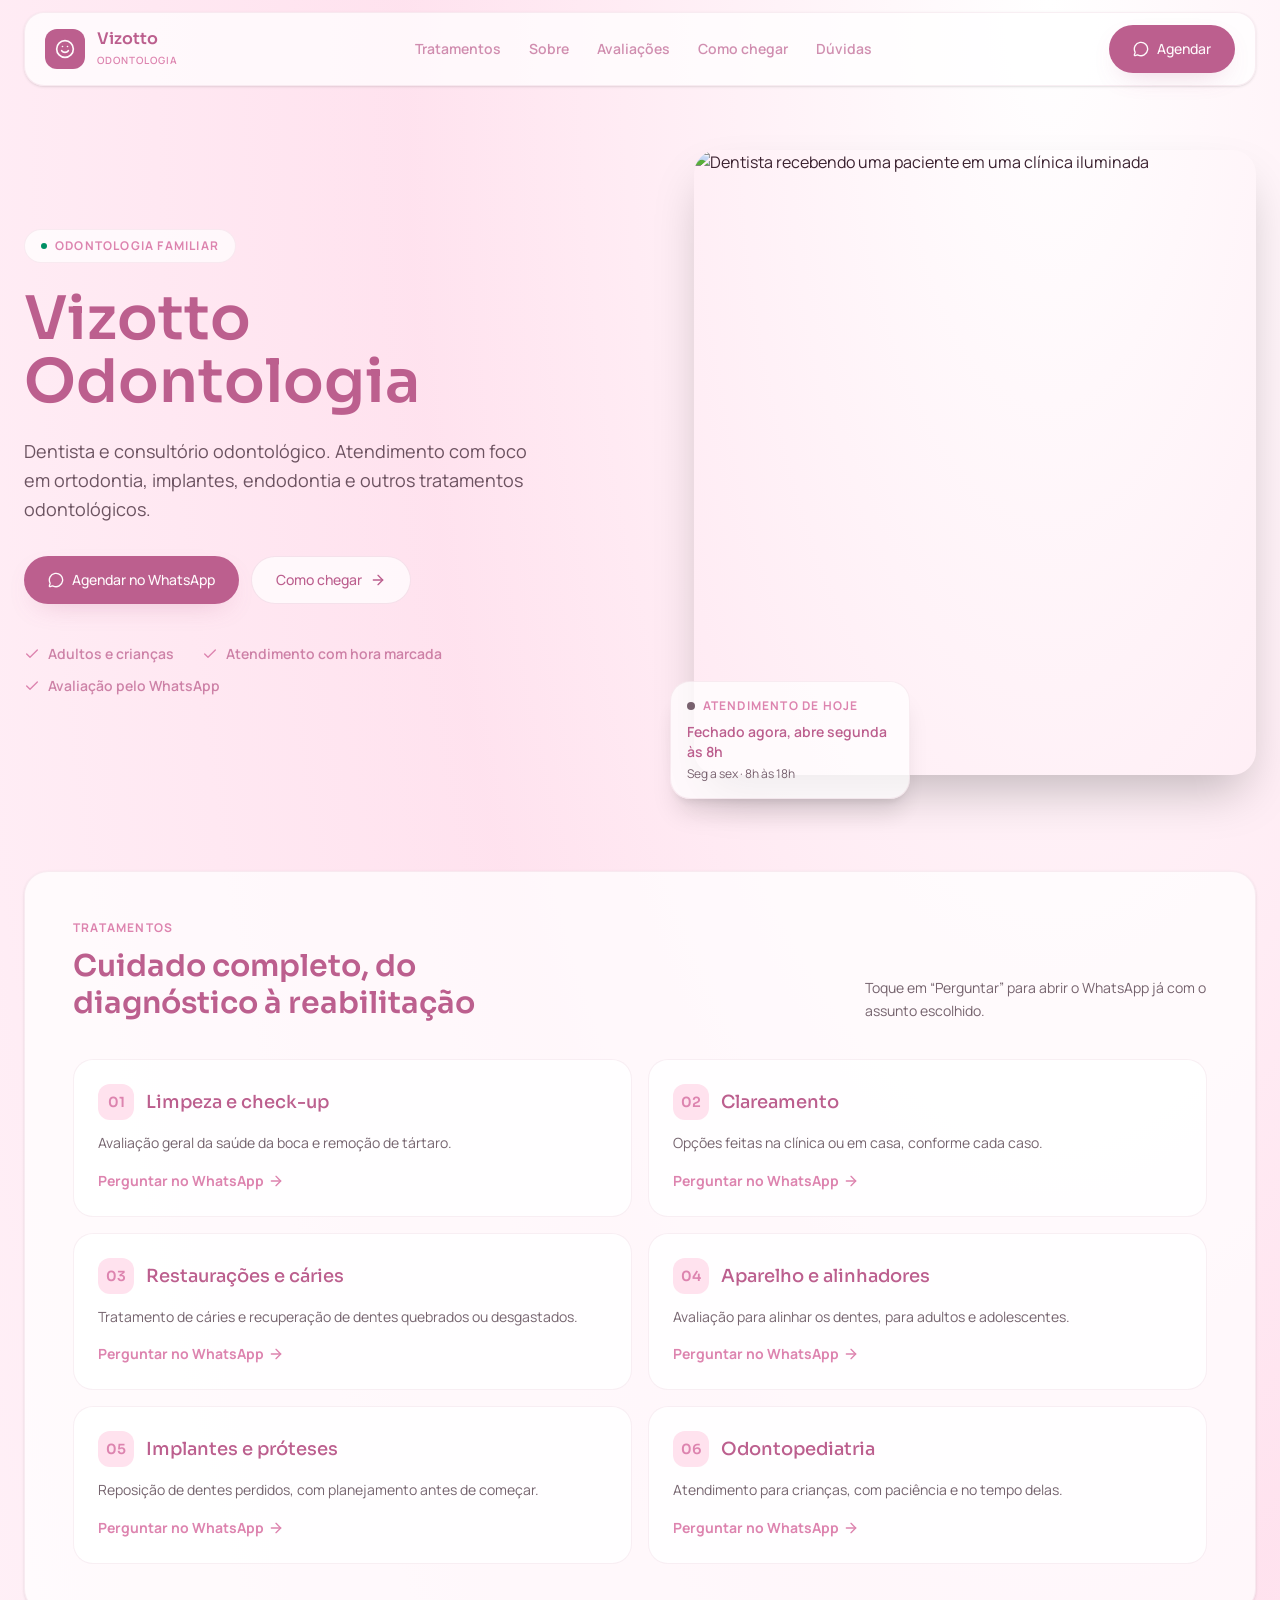
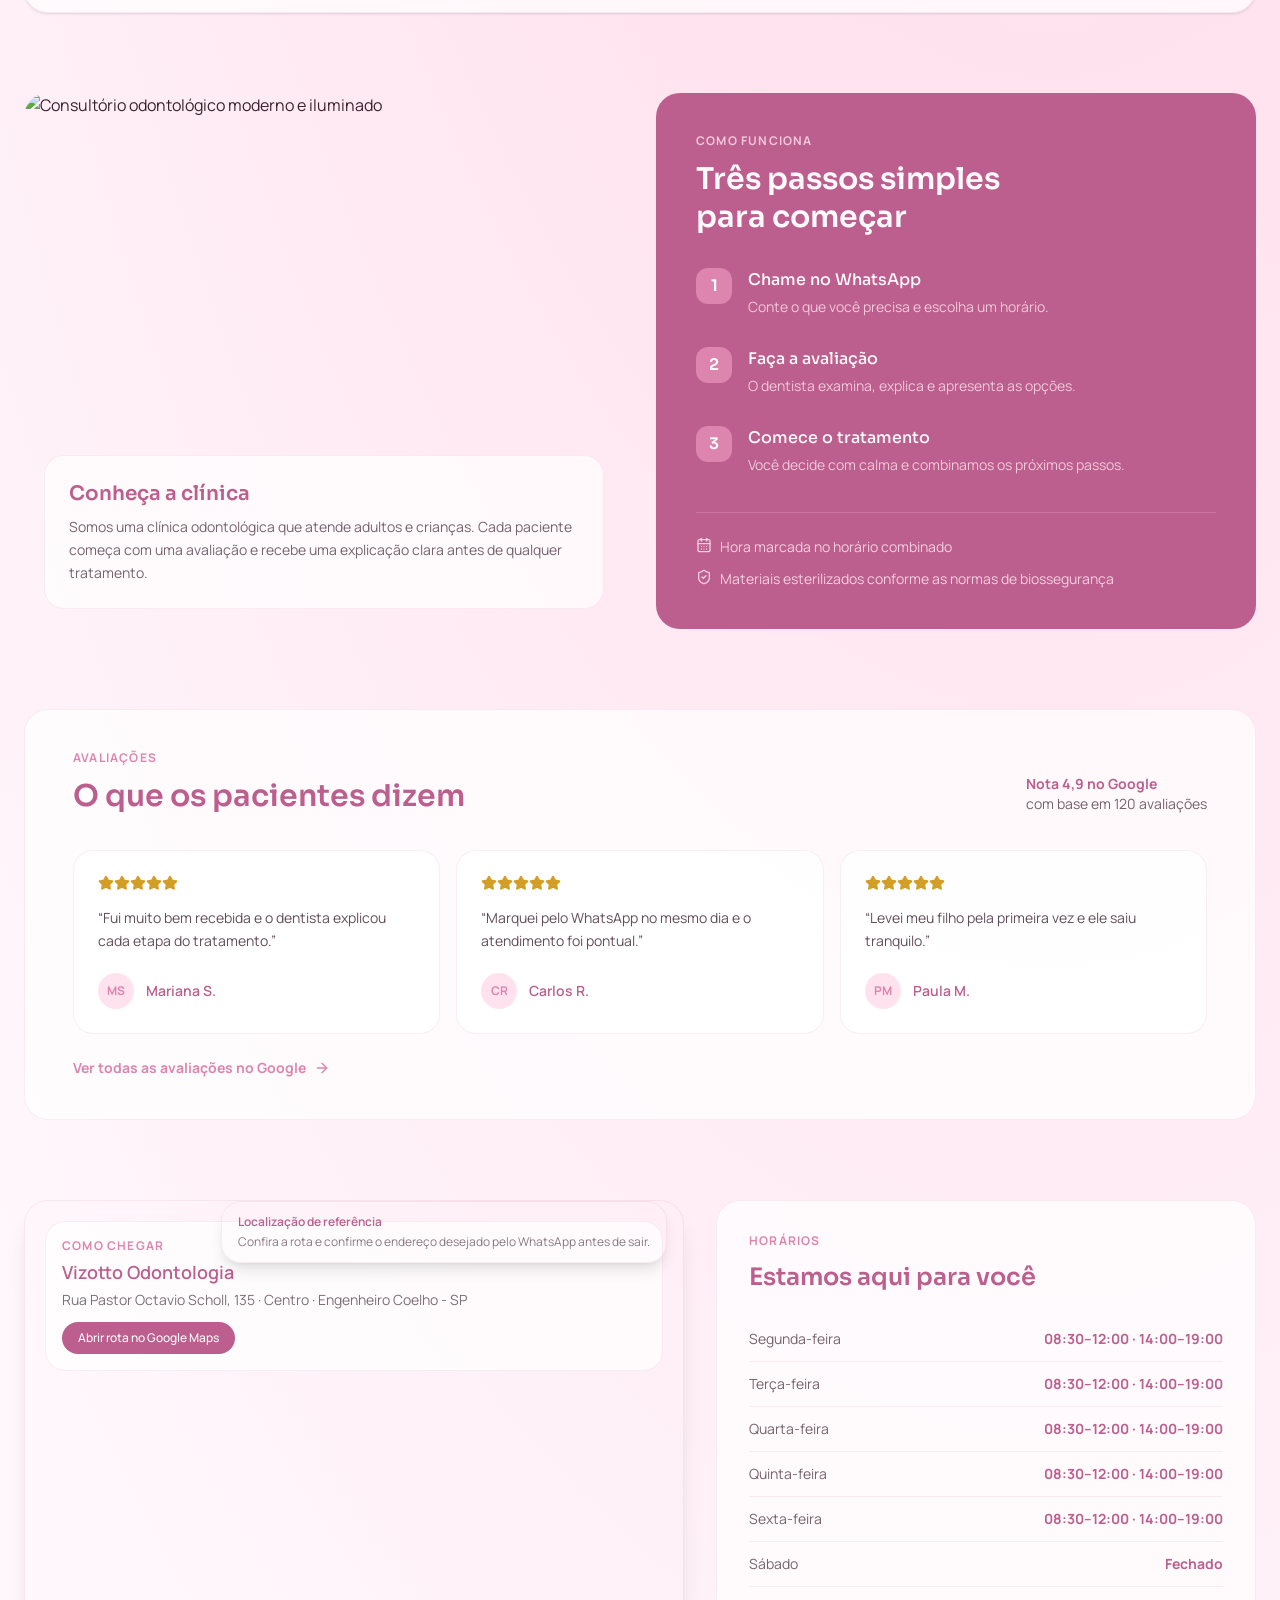
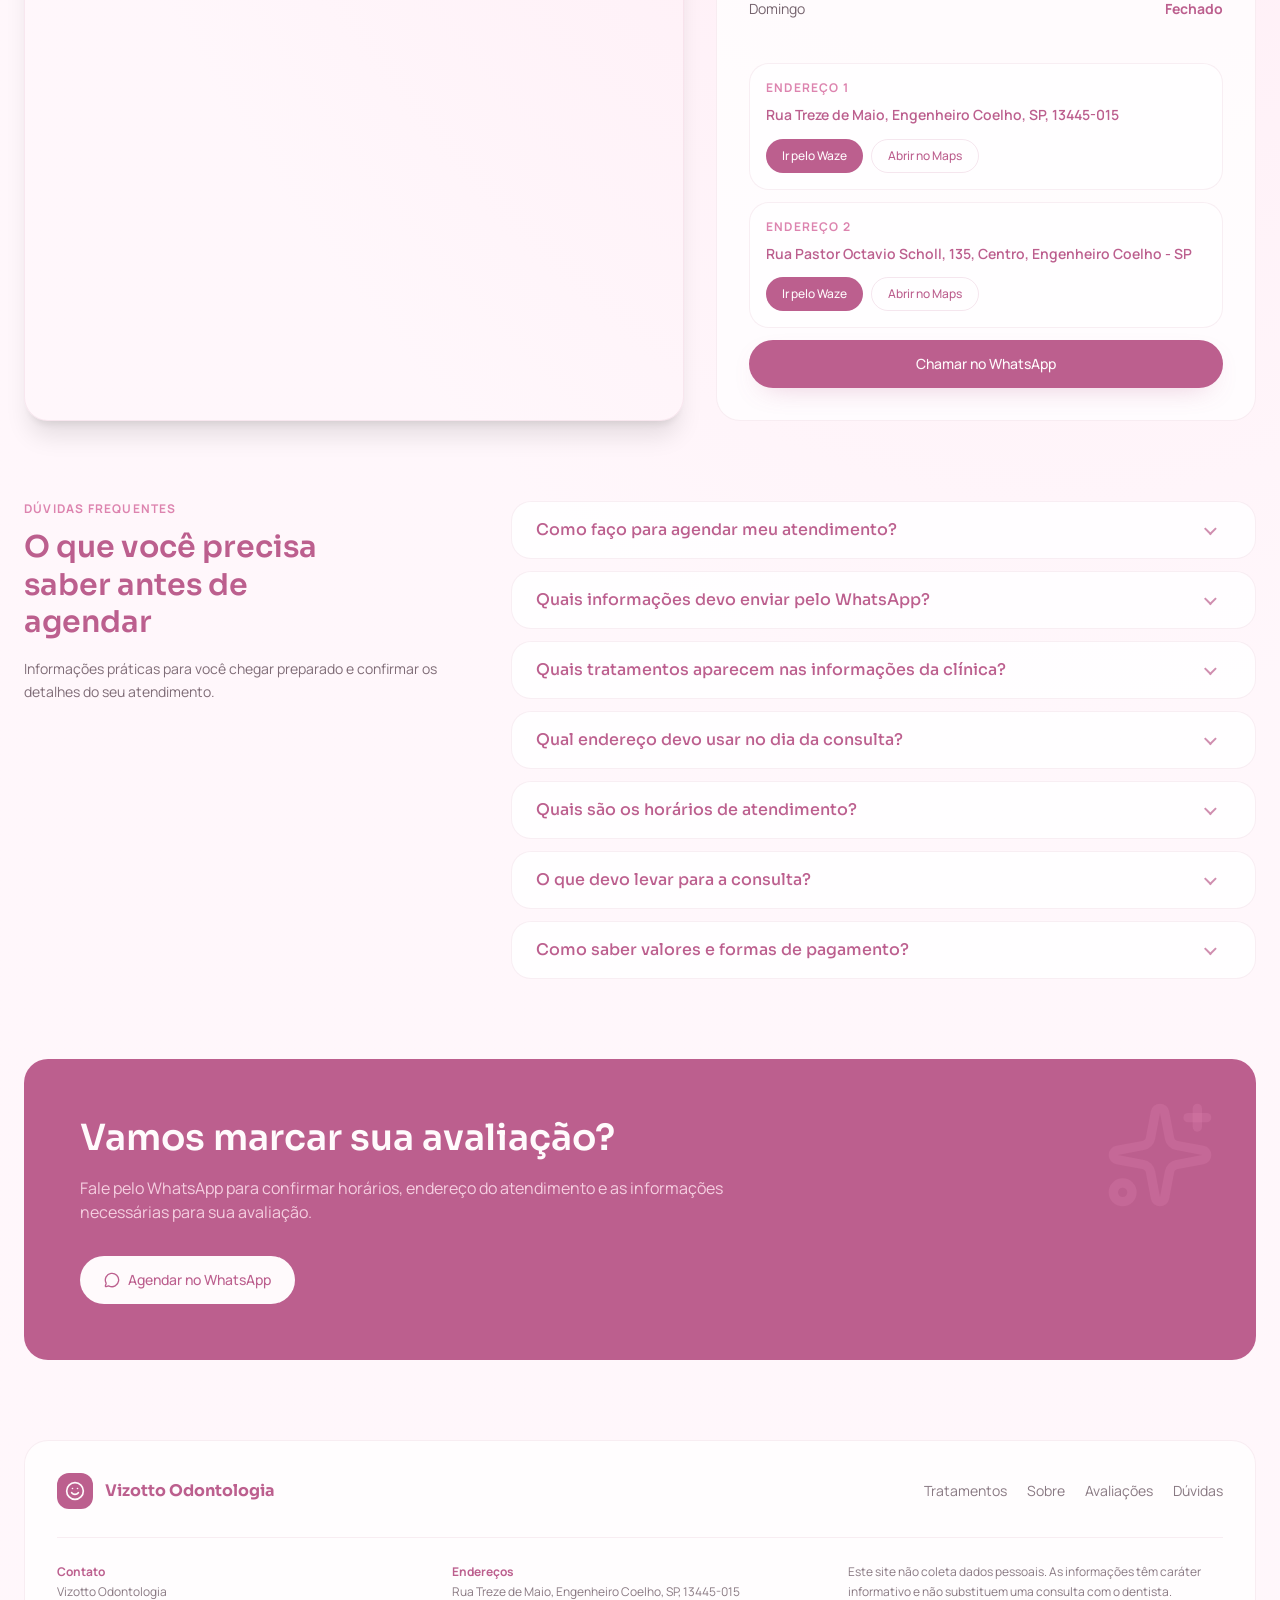
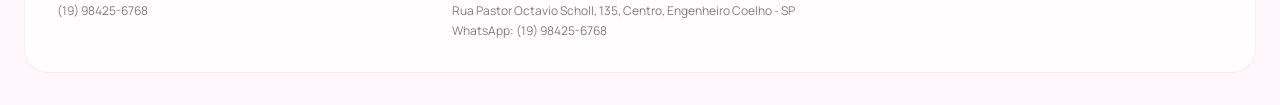
==== commit 3d2b3753: "Add files via upload" ====
--- a/index.html
+++ b/index.html
@@ -2,7 +2,7 @@
 
 <html lang="pt-BR"><head><meta charset="utf-8"/><meta content="width=device-width, initial-scale=1" name="viewport"/><link data-precedence="default" href="https://fonts.googleapis.com/css2?family=Manrope:wght@400;500;600;700&amp;family=Sora:wght@400;500;600;700&amp;display=swap" rel="stylesheet"/><title>Vizotto Odontologia | Dentista e consultório odontológico</title><meta content="Vizotto Odontologia" name="author"/><meta content="Dentista e consultório odontológico. Especialidades como ortodontia, implantes e endodontia. Agende sua avaliação pelo WhatsApp." name="description"/><meta content="Vizotto Odontologia" property="og:title"/><meta content="Dentista e consultório odontológico, com atendimento odontológico e horários de segunda a sexta." property="og:description"/><meta content="website" property="og:type"/><meta content="summary_large_image" name="twitter:card"/><link href="assets/favicon.svg" rel="icon" type="image/svg+xml"/><link href="https://fonts.googleapis.com" rel="preconnect"/><link crossorigin="anonymous" href="https://fonts.gstatic.com" rel="preconnect"/>
 
-<link href="style.css" rel="stylesheet"/></head><body><!--$--><div class="page-glow min-h-screen overflow-x-hidden"><header class="sticky top-0 z-50 px-4 pt-3 md:px-6"><nav class="glass-panel mx-auto flex max-w-7xl items-center justify-between rounded-2xl border border-primary/10 px-4 py-3 shadow-sm md:px-5"><a aria-label="Início" class="flex shrink-0 items-center gap-3" href="#inicio"><span class="grid size-10 place-items-center rounded-lg bg-primary text-primary-foreground"><svg aria-hidden="true" class="lucide lucide-smile size-5" fill="none" height="24" stroke="currentColor" stroke-linecap="round" stroke-linejoin="round" stroke-width="2" viewbox="0 0 24 24" width="24" xmlns="http://www.w3.org/2000/svg"><circle cx="12" cy="12" r="10"></circle><path d="M8 14s1.5 2 4 2 4-2 4-2"></path><line x1="9" x2="9.01" y1="9" y2="9"></line><line x1="15" x2="15.01" y1="9" y2="9"></line></svg></span><span class="font-heading text-sm font-semibold leading-tight text-primary sm:text-base">Vizotto<br/><span class="font-sans text-[10px] font-semibold uppercase tracking-widest text-accent">Odontologia</span></span></a><div class="hidden items-center gap-7 text-sm font-semibold text-primary/70 lg:flex"><a class="hover:text-primary" href="#tratamentos">Tratamentos</a><a class="hover:text-primary" href="#clinica">Sobre</a><a class="hover:text-primary" href="#avaliacoes">Avaliações</a><a class="hover:text-primary" href="#localizacao">Como chegar</a><a class="hover:text-primary" href="#duvidas">Dúvidas</a></div><div class="flex items-center gap-2"><a class="items-center justify-center gap-2 whitespace-nowrap text-sm font-medium cursor-pointer transition-colors focus-visible:outline-none focus-visible:ring-1 focus-visible:ring-ring disabled:pointer-events-none disabled:opacity-50 disabled:cursor-not-allowed [&amp;_svg]:pointer-events-none [&amp;_svg]:size-4 [&amp;_svg]:shrink-0 rounded-full bg-primary text-primary-foreground shadow-[var(--shadow-button)] hover:bg-accent h-12 px-6 hidden sm:inline-flex" href="https://wa.me/5519984256768?text=Ol%C3%A1!%20Gostaria%20de%20agendar%20uma%20avalia%C3%A7%C3%A3o." rel="noopener" target="_blank"><svg aria-hidden="true" class="lucide lucide-message-circle" fill="none" height="24" stroke="currentColor" stroke-linecap="round" stroke-linejoin="round" stroke-width="2" viewbox="0 0 24 24" width="24" xmlns="http://www.w3.org/2000/svg"><path d="M2.992 16.342a2 2 0 0 1 .094 1.167l-1.065 3.29a1 1 0 0 0 1.236 1.168l3.413-.998a2 2 0 0 1 1.099.092 10 10 0 1 0-4.777-4.719"></path></svg> Agendar</a><button aria-label="Abrir menu" class="inline-flex items-center justify-center gap-2 whitespace-nowrap text-sm font-medium cursor-pointer transition-colors focus-visible:outline-none focus-visible:ring-1 focus-visible:ring-ring disabled:pointer-events-none disabled:opacity-50 disabled:cursor-not-allowed [&amp;_svg]:pointer-events-none [&amp;_svg]:size-4 [&amp;_svg]:shrink-0 rounded-full border border-primary/15 bg-surface-glass text-primary hover:bg-card h-9 w-9 lg:hidden"><svg aria-hidden="true" class="lucide lucide-menu" fill="none" height="24" stroke="currentColor" stroke-linecap="round" stroke-linejoin="round" stroke-width="2" viewbox="0 0 24 24" width="24" xmlns="http://www.w3.org/2000/svg"><path d="M4 5h16"></path><path d="M4 12h16"></path><path d="M4 19h16"></path></svg></button></div></nav><div class="glass-panel mx-auto mt-2 grid max-w-7xl gap-1 rounded-xl border border-primary/10 p-3 text-sm font-semibold text-primary lg:hidden" hidden="" id="mobile-menu"><a class="rounded-lg px-3 py-2 hover:bg-secondary" data-tsd-source="/src/routes/index.tsx:123:340" href="#tratamentos">Tratamentos</a><a class="rounded-lg px-3 py-2 hover:bg-secondary" data-tsd-source="/src/routes/index.tsx:123:340" href="#clinica">Sobre</a><a class="rounded-lg px-3 py-2 hover:bg-secondary" data-tsd-source="/src/routes/index.tsx:123:340" href="#avaliacoes">Avaliações</a><a class="rounded-lg px-3 py-2 hover:bg-secondary" data-tsd-source="/src/routes/index.tsx:123:340" href="#localizacao">Como chegar</a><a class="rounded-lg px-3 py-2 hover:bg-secondary" data-tsd-source="/src/routes/index.tsx:123:340" href="#duvidas">Dúvidas</a></div></header><main id="inicio"><section class="mx-auto grid max-w-7xl items-center gap-12 px-6 pb-24 pt-14 lg:grid-cols-[1.05fr_.95fr] lg:pt-16"><div><p class="rise glass-panel inline-flex items-center gap-2 rounded-full border border-primary/10 px-4 py-2 text-xs font-bold uppercase tracking-widest text-accent"><span class="size-1.5 rounded-full bg-status"></span>Odontologia familiar</p><h1 class="rise mt-6 max-w-[14ch] text-4xl font-semibold leading-[1.05] text-primary sm:text-5xl lg:text-6xl">Vizotto Odontologia</h1><p class="rise rise-delay-1 mt-6 max-w-[48ch] text-lg leading-relaxed text-foreground/75">Dentista e consultório odontológico. Atendimento com foco em ortodontia, implantes, endodontia e outros tratamentos odontológicos.</p><div class="rise rise-delay-2 mt-8 flex flex-wrap gap-3"><a class="inline-flex items-center justify-center gap-2 whitespace-nowrap text-sm font-medium cursor-pointer transition-colors focus-visible:outline-none focus-visible:ring-1 focus-visible:ring-ring disabled:pointer-events-none disabled:opacity-50 disabled:cursor-not-allowed [&amp;_svg]:pointer-events-none [&amp;_svg]:size-4 [&amp;_svg]:shrink-0 rounded-full bg-primary text-primary-foreground shadow-[var(--shadow-button)] hover:bg-accent h-12 px-6" href="https://wa.me/5519984256768?text=Ol%C3%A1!%20Gostaria%20de%20agendar%20uma%20avalia%C3%A7%C3%A3o." rel="noopener" target="_blank"><svg aria-hidden="true" class="lucide lucide-message-circle" fill="none" height="24" stroke="currentColor" stroke-linecap="round" stroke-linejoin="round" stroke-width="2" viewbox="0 0 24 24" width="24" xmlns="http://www.w3.org/2000/svg"><path d="M2.992 16.342a2 2 0 0 1 .094 1.167l-1.065 3.29a1 1 0 0 0 1.236 1.168l3.413-.998a2 2 0 0 1 1.099.092 10 10 0 1 0-4.777-4.719"></path></svg> Agendar no WhatsApp</a><a class="inline-flex items-center justify-center gap-2 whitespace-nowrap text-sm font-medium cursor-pointer transition-colors focus-visible:outline-none focus-visible:ring-1 focus-visible:ring-ring disabled:pointer-events-none disabled:opacity-50 disabled:cursor-not-allowed [&amp;_svg]:pointer-events-none [&amp;_svg]:size-4 [&amp;_svg]:shrink-0 rounded-full border border-primary/15 bg-surface-glass text-primary hover:bg-card h-12 px-6" href="#localizacao">Como chegar <svg aria-hidden="true" class="lucide lucide-arrow-right" fill="none" height="24" stroke="currentColor" stroke-linecap="round" stroke-linejoin="round" stroke-width="2" viewbox="0 0 24 24" width="24" xmlns="http://www.w3.org/2000/svg"><path d="M5 12h14"></path><path d="m12 5 7 7-7 7"></path></svg></a></div><ul class="rise rise-delay-2 mt-10 flex flex-wrap gap-x-7 gap-y-3 text-sm font-semibold text-primary/75"><li class="flex items-center gap-2"><svg aria-hidden="true" class="lucide lucide-check size-4 text-accent" fill="none" height="24" stroke="currentColor" stroke-linecap="round" stroke-linejoin="round" stroke-width="2" viewbox="0 0 24 24" width="24" xmlns="http://www.w3.org/2000/svg"><path d="M20 6 9 17l-5-5"></path></svg>Adultos e crianças</li><li class="flex items-center gap-2"><svg aria-hidden="true" class="lucide lucide-check size-4 text-accent" fill="none" height="24" stroke="currentColor" stroke-linecap="round" stroke-linejoin="round" stroke-width="2" viewbox="0 0 24 24" width="24" xmlns="http://www.w3.org/2000/svg"><path d="M20 6 9 17l-5-5"></path></svg>Atendimento com hora marcada</li><li class="flex items-center gap-2"><svg aria-hidden="true" class="lucide lucide-check size-4 text-accent" fill="none" height="24" stroke="currentColor" stroke-linecap="round" stroke-linejoin="round" stroke-width="2" viewbox="0 0 24 24" width="24" xmlns="http://www.w3.org/2000/svg"><path d="M20 6 9 17l-5-5"></path></svg>Avaliação pelo WhatsApp</li></ul></div><div class="relative mx-auto w-full max-w-xl lg:mx-0"><img alt="Dentista recebendo uma paciente em uma clínica iluminada" class="aspect-[9/10] w-full rounded-3xl object-cover shadow-2xl" height="1408" src="assets/hero.jpg" width="1280"/><div class="glass-panel absolute -bottom-6 left-3 max-w-[240px] rounded-2xl border border-primary/10 p-4 shadow-xl sm:-left-6"><p class="flex items-center gap-2 text-xs font-bold uppercase tracking-widest text-accent"><span class="size-2 rounded-full bg-muted-foreground"></span>Atendimento de hoje</p><p class="mt-2 text-sm font-semibold text-primary">Fechado agora, abre segunda às 8h</p><p class="mt-1 text-xs text-muted-foreground">Seg a sex · 8h às 18h</p></div></div></section><section class="mx-auto max-w-7xl px-6 pb-20" id="tratamentos"><div class="glass-panel rounded-3xl border border-primary/10 px-6 py-10 shadow-sm md:px-12 md:py-12"><div class="flex flex-wrap items-end justify-between gap-5"><div><p class="text-xs font-bold uppercase tracking-widest text-accent">Tratamentos</p><h2 class="mt-3 max-w-[22ch] text-3xl font-semibold leading-tight text-primary">Cuidado completo, do diagnóstico à reabilitação</h2></div><p class="max-w-[38ch] text-sm leading-relaxed text-foreground/70">Toque em “Perguntar” para abrir o WhatsApp já com o assunto escolhido.</p></div><div class="mt-9 grid gap-4 md:grid-cols-2"><article class="group rounded-2xl border border-primary/10 bg-card/70 p-6 transition-colors hover:bg-card"><div class="flex items-center gap-3"><span class="grid size-9 place-items-center rounded-lg bg-secondary font-heading text-sm font-semibold text-accent">01</span><h3 class="text-lg font-medium text-primary">Limpeza e check-up</h3></div><p class="mt-3 text-sm leading-relaxed text-foreground/70">Avaliação geral da saúde da boca e remoção de tártaro.</p><a class="mt-4 inline-flex items-center gap-1 text-sm font-bold text-accent hover:text-primary" href="https://wa.me/5519984256768?text=Ol%C3%A1!%20Gostaria%20de%20saber%20mais%20sobre%20limpeza%20e%20check-up." rel="noopener" target="_blank">Perguntar no WhatsApp <svg aria-hidden="true" class="lucide lucide-arrow-right size-4" fill="none" height="24" stroke="currentColor" stroke-linecap="round" stroke-linejoin="round" stroke-width="2" viewbox="0 0 24 24" width="24" xmlns="http://www.w3.org/2000/svg"><path d="M5 12h14"></path><path d="m12 5 7 7-7 7"></path></svg></a></article><article class="group rounded-2xl border border-primary/10 bg-card/70 p-6 transition-colors hover:bg-card"><div class="flex items-center gap-3"><span class="grid size-9 place-items-center rounded-lg bg-secondary font-heading text-sm font-semibold text-accent">02</span><h3 class="text-lg font-medium text-primary">Clareamento</h3></div><p class="mt-3 text-sm leading-relaxed text-foreground/70">Opções feitas na clínica ou em casa, conforme cada caso.</p><a class="mt-4 inline-flex items-center gap-1 text-sm font-bold text-accent hover:text-primary" href="https://wa.me/5519984256768?text=Ol%C3%A1!%20Gostaria%20de%20saber%20mais%20sobre%20clareamento%20dental." rel="noopener" target="_blank">Perguntar no WhatsApp <svg aria-hidden="true" class="lucide lucide-arrow-right size-4" fill="none" height="24" stroke="currentColor" stroke-linecap="round" stroke-linejoin="round" stroke-width="2" viewbox="0 0 24 24" width="24" xmlns="http://www.w3.org/2000/svg"><path d="M5 12h14"></path><path d="m12 5 7 7-7 7"></path></svg></a></article><article class="group rounded-2xl border border-primary/10 bg-card/70 p-6 transition-colors hover:bg-card"><div class="flex items-center gap-3"><span class="grid size-9 place-items-center rounded-lg bg-secondary font-heading text-sm font-semibold text-accent">03</span><h3 class="text-lg font-medium text-primary">Restaurações e cáries</h3></div><p class="mt-3 text-sm leading-relaxed text-foreground/70">Tratamento de cáries e recuperação de dentes quebrados ou desgastados.</p><a class="mt-4 inline-flex items-center gap-1 text-sm font-bold text-accent hover:text-primary" href="https://wa.me/5519984256768?text=Ol%C3%A1!%20Gostaria%20de%20saber%20mais%20sobre%20restaura%C3%A7%C3%B5es." rel="noopener" target="_blank">Perguntar no WhatsApp <svg aria-hidden="true" class="lucide lucide-arrow-right size-4" fill="none" height="24" stroke="currentColor" stroke-linecap="round" stroke-linejoin="round" stroke-width="2" viewbox="0 0 24 24" width="24" xmlns="http://www.w3.org/2000/svg"><path d="M5 12h14"></path><path d="m12 5 7 7-7 7"></path></svg></a></article><article class="group rounded-2xl border border-primary/10 bg-card/70 p-6 transition-colors hover:bg-card"><div class="flex items-center gap-3"><span class="grid size-9 place-items-center rounded-lg bg-secondary font-heading text-sm font-semibold text-accent">04</span><h3 class="text-lg font-medium text-primary">Aparelho e alinhadores</h3></div><p class="mt-3 text-sm leading-relaxed text-foreground/70">Avaliação para alinhar os dentes, para adultos e adolescentes.</p><a class="mt-4 inline-flex items-center gap-1 text-sm font-bold text-accent hover:text-primary" href="https://wa.me/5519984256768?text=Ol%C3%A1!%20Gostaria%20de%20saber%20mais%20sobre%20aparelho%20ortod%C3%B4ntico." rel="noopener" target="_blank">Perguntar no WhatsApp <svg aria-hidden="true" class="lucide lucide-arrow-right size-4" fill="none" height="24" stroke="currentColor" stroke-linecap="round" stroke-linejoin="round" stroke-width="2" viewbox="0 0 24 24" width="24" xmlns="http://www.w3.org/2000/svg"><path d="M5 12h14"></path><path d="m12 5 7 7-7 7"></path></svg></a></article><article class="group rounded-2xl border border-primary/10 bg-card/70 p-6 transition-colors hover:bg-card"><div class="flex items-center gap-3"><span class="grid size-9 place-items-center rounded-lg bg-secondary font-heading text-sm font-semibold text-accent">05</span><h3 class="text-lg font-medium text-primary">Implantes e próteses</h3></div><p class="mt-3 text-sm leading-relaxed text-foreground/70">Reposição de dentes perdidos, com planejamento antes de começar.</p><a class="mt-4 inline-flex items-center gap-1 text-sm font-bold text-accent hover:text-primary" href="https://wa.me/5519984256768?text=Ol%C3%A1!%20Gostaria%20de%20saber%20mais%20sobre%20implantes%20e%20pr%C3%B3teses." rel="noopener" target="_blank">Perguntar no WhatsApp <svg aria-hidden="true" class="lucide lucide-arrow-right size-4" fill="none" height="24" stroke="currentColor" stroke-linecap="round" stroke-linejoin="round" stroke-width="2" viewbox="0 0 24 24" width="24" xmlns="http://www.w3.org/2000/svg"><path d="M5 12h14"></path><path d="m12 5 7 7-7 7"></path></svg></a></article><article class="group rounded-2xl border border-primary/10 bg-card/70 p-6 transition-colors hover:bg-card"><div class="flex items-center gap-3"><span class="grid size-9 place-items-center rounded-lg bg-secondary font-heading text-sm font-semibold text-accent">06</span><h3 class="text-lg font-medium text-primary">Odontopediatria</h3></div><p class="mt-3 text-sm leading-relaxed text-foreground/70">Atendimento para crianças, com paciência e no tempo delas.</p><a class="mt-4 inline-flex items-center gap-1 text-sm font-bold text-accent hover:text-primary" href="https://wa.me/5519984256768?text=Ol%C3%A1!%20Gostaria%20de%20marcar%20uma%20consulta%20para%20meu%20filho(a)." rel="noopener" target="_blank">Perguntar no WhatsApp <svg aria-hidden="true" class="lucide lucide-arrow-right size-4" fill="none" height="24" stroke="currentColor" stroke-linecap="round" stroke-linejoin="round" stroke-width="2" viewbox="0 0 24 24" width="24" xmlns="http://www.w3.org/2000/svg"><path d="M5 12h14"></path><path d="m12 5 7 7-7 7"></path></svg></a></article></div></div></section><section class="mx-auto grid max-w-7xl gap-8 px-6 pb-20 lg:grid-cols-2" id="clinica"><div class="relative min-h-[460px] overflow-hidden rounded-3xl"><img alt="Consultório odontológico moderno e iluminado" class="absolute inset-0 size-full object-cover" height="912" loading="lazy" src="assets/image-1.jpg" width="1280"/><div class="glass-panel absolute inset-x-5 bottom-5 rounded-2xl border border-primary/10 p-6"><h2 class="text-xl font-semibold text-primary">Conheça a clínica</h2><p class="mt-2 text-sm leading-relaxed text-foreground/70">Somos uma clínica odontológica que atende adultos e crianças. Cada paciente começa com uma avaliação e recebe uma explicação clara antes de qualquer tratamento.</p></div></div><div class="rounded-3xl bg-primary p-8 text-primary-foreground md:p-10"><p class="text-xs font-bold uppercase tracking-widest text-secondary/80">Como funciona</p><h2 class="mt-3 max-w-[16ch] text-3xl font-semibold leading-tight text-primary-foreground">Três passos simples para começar</h2><ol class="mt-8 space-y-7"><li class="flex gap-4"><span class="grid size-9 shrink-0 place-items-center rounded-lg bg-accent font-heading font-semibold text-accent-foreground">1</span><div><h3 class="font-medium text-primary-foreground">Chame no WhatsApp</h3><p class="mt-1 text-sm leading-relaxed text-secondary/80">Conte o que você precisa e escolha um horário.</p></div></li><li class="flex gap-4"><span class="grid size-9 shrink-0 place-items-center rounded-lg bg-accent font-heading font-semibold text-accent-foreground">2</span><div><h3 class="font-medium text-primary-foreground">Faça a avaliação</h3><p class="mt-1 text-sm leading-relaxed text-secondary/80">O dentista examina, explica e apresenta as opções.</p></div></li><li class="flex gap-4"><span class="grid size-9 shrink-0 place-items-center rounded-lg bg-accent font-heading font-semibold text-accent-foreground">3</span><div><h3 class="font-medium text-primary-foreground">Comece o tratamento</h3><p class="mt-1 text-sm leading-relaxed text-secondary/80">Você decide com calma e combinamos os próximos passos.</p></div></li></ol><div class="mt-9 grid gap-3 border-t border-primary-foreground/15 pt-6 text-sm text-secondary/85"><p class="flex gap-2"><svg aria-hidden="true" class="lucide lucide-calendar-days size-4 shrink-0" fill="none" height="24" stroke="currentColor" stroke-linecap="round" stroke-linejoin="round" stroke-width="2" viewbox="0 0 24 24" width="24" xmlns="http://www.w3.org/2000/svg"><path d="M8 2v4"></path><path d="M16 2v4"></path><rect height="18" rx="2" width="18" x="3" y="4"></rect><path d="M3 10h18"></path><path d="M8 14h.01"></path><path d="M12 14h.01"></path><path d="M16 14h.01"></path><path d="M8 18h.01"></path><path d="M12 18h.01"></path><path d="M16 18h.01"></path></svg>Hora marcada no horário combinado</p><p class="flex gap-2"><svg aria-hidden="true" class="lucide lucide-shield-check size-4 shrink-0" fill="none" height="24" stroke="currentColor" stroke-linecap="round" stroke-linejoin="round" stroke-width="2" viewbox="0 0 24 24" width="24" xmlns="http://www.w3.org/2000/svg"><path d="M20 13c0 5-3.5 7.5-7.66 8.95a1 1 0 0 1-.67-.01C7.5 20.5 4 18 4 13V6a1 1 0 0 1 1-1c2 0 4.5-1.2 6.24-2.72a1.17 1.17 0 0 1 1.52 0C14.51 3.81 17 5 19 5a1 1 0 0 1 1 1z"></path><path d="m9 12 2 2 4-4"></path></svg>Materiais esterilizados conforme as normas de biossegurança</p></div></div></section><section class="mx-auto max-w-7xl px-6 pb-20" id="avaliacoes"><div class="glass-panel rounded-3xl border border-primary/10 px-6 py-10 md:px-12"><div class="flex flex-wrap items-end justify-between gap-4"><div><p class="text-xs font-bold uppercase tracking-widest text-accent">Avaliações</p><h2 class="mt-3 text-3xl font-semibold text-primary">O que os pacientes dizem</h2></div><p class="text-sm text-foreground/70"><strong class="text-primary">Nota 4,9 no Google</strong><br/>com base em 120 avaliações</p></div><div class="mt-9 grid gap-4 md:grid-cols-3"><figure class="rounded-2xl border border-primary/10 bg-card/70 p-6"><div aria-label="5 estrelas" class="flex text-stars"><svg aria-hidden="true" class="lucide lucide-star size-4 fill-current" fill="none" height="24" stroke="currentColor" stroke-linecap="round" stroke-linejoin="round" stroke-width="2" viewbox="0 0 24 24" width="24" xmlns="http://www.w3.org/2000/svg"><path d="M11.525 2.295a.53.53 0 0 1 .95 0l2.31 4.679a2.123 2.123 0 0 0 1.595 1.16l5.166.756a.53.53 0 0 1 .294.904l-3.736 3.638a2.123 2.123 0 0 0-.611 1.878l.882 5.14a.53.53 0 0 1-.771.56l-4.618-2.428a2.122 2.122 0 0 0-1.973 0L6.396 21.01a.53.53 0 0 1-.77-.56l.881-5.139a2.122 2.122 0 0 0-.611-1.879L2.16 9.795a.53.53 0 0 1 .294-.906l5.165-.755a2.122 2.122 0 0 0 1.597-1.16z"></path></svg><svg aria-hidden="true" class="lucide lucide-star size-4 fill-current" fill="none" height="24" stroke="currentColor" stroke-linecap="round" stroke-linejoin="round" stroke-width="2" viewbox="0 0 24 24" width="24" xmlns="http://www.w3.org/2000/svg"><path d="M11.525 2.295a.53.53 0 0 1 .95 0l2.31 4.679a2.123 2.123 0 0 0 1.595 1.16l5.166.756a.53.53 0 0 1 .294.904l-3.736 3.638a2.123 2.123 0 0 0-.611 1.878l.882 5.14a.53.53 0 0 1-.771.56l-4.618-2.428a2.122 2.122 0 0 0-1.973 0L6.396 21.01a.53.53 0 0 1-.77-.56l.881-5.139a2.122 2.122 0 0 0-.611-1.879L2.16 9.795a.53.53 0 0 1 .294-.906l5.165-.755a2.122 2.122 0 0 0 1.597-1.16z"></path></svg><svg aria-hidden="true" class="lucide lucide-star size-4 fill-current" fill="none" height="24" stroke="currentColor" stroke-linecap="round" stroke-linejoin="round" stroke-width="2" viewbox="0 0 24 24" width="24" xmlns="http://www.w3.org/2000/svg"><path d="M11.525 2.295a.53.53 0 0 1 .95 0l2.31 4.679a2.123 2.123 0 0 0 1.595 1.16l5.166.756a.53.53 0 0 1 .294.904l-3.736 3.638a2.123 2.123 0 0 0-.611 1.878l.882 5.14a.53.53 0 0 1-.771.56l-4.618-2.428a2.122 2.122 0 0 0-1.973 0L6.396 21.01a.53.53 0 0 1-.77-.56l.881-5.139a2.122 2.122 0 0 0-.611-1.879L2.16 9.795a.53.53 0 0 1 .294-.906l5.165-.755a2.122 2.122 0 0 0 1.597-1.16z"></path></svg><svg aria-hidden="true" class="lucide lucide-star size-4 fill-current" fill="none" height="24" stroke="currentColor" stroke-linecap="round" stroke-linejoin="round" stroke-width="2" viewbox="0 0 24 24" width="24" xmlns="http://www.w3.org/2000/svg"><path d="M11.525 2.295a.53.53 0 0 1 .95 0l2.31 4.679a2.123 2.123 0 0 0 1.595 1.16l5.166.756a.53.53 0 0 1 .294.904l-3.736 3.638a2.123 2.123 0 0 0-.611 1.878l.882 5.14a.53.53 0 0 1-.771.56l-4.618-2.428a2.122 2.122 0 0 0-1.973 0L6.396 21.01a.53.53 0 0 1-.77-.56l.881-5.139a2.122 2.122 0 0 0-.611-1.879L2.16 9.795a.53.53 0 0 1 .294-.906l5.165-.755a2.122 2.122 0 0 0 1.597-1.16z"></path></svg><svg aria-hidden="true" class="lucide lucide-star size-4 fill-current" fill="none" height="24" stroke="currentColor" stroke-linecap="round" stroke-linejoin="round" stroke-width="2" viewbox="0 0 24 24" width="24" xmlns="http://www.w3.org/2000/svg"><path d="M11.525 2.295a.53.53 0 0 1 .95 0l2.31 4.679a2.123 2.123 0 0 0 1.595 1.16l5.166.756a.53.53 0 0 1 .294.904l-3.736 3.638a2.123 2.123 0 0 0-.611 1.878l.882 5.14a.53.53 0 0 1-.771.56l-4.618-2.428a2.122 2.122 0 0 0-1.973 0L6.396 21.01a.53.53 0 0 1-.77-.56l.881-5.139a2.122 2.122 0 0 0-.611-1.879L2.16 9.795a.53.53 0 0 1 .294-.906l5.165-.755a2.122 2.122 0 0 0 1.597-1.16z"></path></svg></div><blockquote class="mt-4 text-sm leading-relaxed text-foreground/80">“<!-- -->Fui muito bem recebida e o dentista explicou cada etapa do tratamento.<!-- -->”</blockquote><figcaption class="mt-5 flex items-center gap-3"><span class="grid size-9 place-items-center rounded-full bg-secondary text-xs font-bold text-accent">MS</span><span class="text-sm font-semibold text-primary">Mariana S.</span></figcaption></figure><figure class="rounded-2xl border border-primary/10 bg-card/70 p-6"><div aria-label="5 estrelas" class="flex text-stars"><svg aria-hidden="true" class="lucide lucide-star size-4 fill-current" fill="none" height="24" stroke="currentColor" stroke-linecap="round" stroke-linejoin="round" stroke-width="2" viewbox="0 0 24 24" width="24" xmlns="http://www.w3.org/2000/svg"><path d="M11.525 2.295a.53.53 0 0 1 .95 0l2.31 4.679a2.123 2.123 0 0 0 1.595 1.16l5.166.756a.53.53 0 0 1 .294.904l-3.736 3.638a2.123 2.123 0 0 0-.611 1.878l.882 5.14a.53.53 0 0 1-.771.56l-4.618-2.428a2.122 2.122 0 0 0-1.973 0L6.396 21.01a.53.53 0 0 1-.77-.56l.881-5.139a2.122 2.122 0 0 0-.611-1.879L2.16 9.795a.53.53 0 0 1 .294-.906l5.165-.755a2.122 2.122 0 0 0 1.597-1.16z"></path></svg><svg aria-hidden="true" class="lucide lucide-star size-4 fill-current" fill="none" height="24" stroke="currentColor" stroke-linecap="round" stroke-linejoin="round" stroke-width="2" viewbox="0 0 24 24" width="24" xmlns="http://www.w3.org/2000/svg"><path d="M11.525 2.295a.53.53 0 0 1 .95 0l2.31 4.679a2.123 2.123 0 0 0 1.595 1.16l5.166.756a.53.53 0 0 1 .294.904l-3.736 3.638a2.123 2.123 0 0 0-.611 1.878l.882 5.14a.53.53 0 0 1-.771.56l-4.618-2.428a2.122 2.122 0 0 0-1.973 0L6.396 21.01a.53.53 0 0 1-.77-.56l.881-5.139a2.122 2.122 0 0 0-.611-1.879L2.16 9.795a.53.53 0 0 1 .294-.906l5.165-.755a2.122 2.122 0 0 0 1.597-1.16z"></path></svg><svg aria-hidden="true" class="lucide lucide-star size-4 fill-current" fill="none" height="24" stroke="currentColor" stroke-linecap="round" stroke-linejoin="round" stroke-width="2" viewbox="0 0 24 24" width="24" xmlns="http://www.w3.org/2000/svg"><path d="M11.525 2.295a.53.53 0 0 1 .95 0l2.31 4.679a2.123 2.123 0 0 0 1.595 1.16l5.166.756a.53.53 0 0 1 .294.904l-3.736 3.638a2.123 2.123 0 0 0-.611 1.878l.882 5.14a.53.53 0 0 1-.771.56l-4.618-2.428a2.122 2.122 0 0 0-1.973 0L6.396 21.01a.53.53 0 0 1-.77-.56l.881-5.139a2.122 2.122 0 0 0-.611-1.879L2.16 9.795a.53.53 0 0 1 .294-.906l5.165-.755a2.122 2.122 0 0 0 1.597-1.16z"></path></svg><svg aria-hidden="true" class="lucide lucide-star size-4 fill-current" fill="none" height="24" stroke="currentColor" stroke-linecap="round" stroke-linejoin="round" stroke-width="2" viewbox="0 0 24 24" width="24" xmlns="http://www.w3.org/2000/svg"><path d="M11.525 2.295a.53.53 0 0 1 .95 0l2.31 4.679a2.123 2.123 0 0 0 1.595 1.16l5.166.756a.53.53 0 0 1 .294.904l-3.736 3.638a2.123 2.123 0 0 0-.611 1.878l.882 5.14a.53.53 0 0 1-.771.56l-4.618-2.428a2.122 2.122 0 0 0-1.973 0L6.396 21.01a.53.53 0 0 1-.77-.56l.881-5.139a2.122 2.122 0 0 0-.611-1.879L2.16 9.795a.53.53 0 0 1 .294-.906l5.165-.755a2.122 2.122 0 0 0 1.597-1.16z"></path></svg><svg aria-hidden="true" class="lucide lucide-star size-4 fill-current" fill="none" height="24" stroke="currentColor" stroke-linecap="round" stroke-linejoin="round" stroke-width="2" viewbox="0 0 24 24" width="24" xmlns="http://www.w3.org/2000/svg"><path d="M11.525 2.295a.53.53 0 0 1 .95 0l2.31 4.679a2.123 2.123 0 0 0 1.595 1.16l5.166.756a.53.53 0 0 1 .294.904l-3.736 3.638a2.123 2.123 0 0 0-.611 1.878l.882 5.14a.53.53 0 0 1-.771.56l-4.618-2.428a2.122 2.122 0 0 0-1.973 0L6.396 21.01a.53.53 0 0 1-.77-.56l.881-5.139a2.122 2.122 0 0 0-.611-1.879L2.16 9.795a.53.53 0 0 1 .294-.906l5.165-.755a2.122 2.122 0 0 0 1.597-1.16z"></path></svg></div><blockquote class="mt-4 text-sm leading-relaxed text-foreground/80">“<!-- -->Marquei pelo WhatsApp no mesmo dia e o atendimento foi pontual.<!-- -->”</blockquote><figcaption class="mt-5 flex items-center gap-3"><span class="grid size-9 place-items-center rounded-full bg-secondary text-xs font-bold text-accent">CR</span><span class="text-sm font-semibold text-primary">Carlos R.</span></figcaption></figure><figure class="rounded-2xl border border-primary/10 bg-card/70 p-6"><div aria-label="5 estrelas" class="flex text-stars"><svg aria-hidden="true" class="lucide lucide-star size-4 fill-current" fill="none" height="24" stroke="currentColor" stroke-linecap="round" stroke-linejoin="round" stroke-width="2" viewbox="0 0 24 24" width="24" xmlns="http://www.w3.org/2000/svg"><path d="M11.525 2.295a.53.53 0 0 1 .95 0l2.31 4.679a2.123 2.123 0 0 0 1.595 1.16l5.166.756a.53.53 0 0 1 .294.904l-3.736 3.638a2.123 2.123 0 0 0-.611 1.878l.882 5.14a.53.53 0 0 1-.771.56l-4.618-2.428a2.122 2.122 0 0 0-1.973 0L6.396 21.01a.53.53 0 0 1-.77-.56l.881-5.139a2.122 2.122 0 0 0-.611-1.879L2.16 9.795a.53.53 0 0 1 .294-.906l5.165-.755a2.122 2.122 0 0 0 1.597-1.16z"></path></svg><svg aria-hidden="true" class="lucide lucide-star size-4 fill-current" fill="none" height="24" stroke="currentColor" stroke-linecap="round" stroke-linejoin="round" stroke-width="2" viewbox="0 0 24 24" width="24" xmlns="http://www.w3.org/2000/svg"><path d="M11.525 2.295a.53.53 0 0 1 .95 0l2.31 4.679a2.123 2.123 0 0 0 1.595 1.16l5.166.756a.53.53 0 0 1 .294.904l-3.736 3.638a2.123 2.123 0 0 0-.611 1.878l.882 5.14a.53.53 0 0 1-.771.56l-4.618-2.428a2.122 2.122 0 0 0-1.973 0L6.396 21.01a.53.53 0 0 1-.77-.56l.881-5.139a2.122 2.122 0 0 0-.611-1.879L2.16 9.795a.53.53 0 0 1 .294-.906l5.165-.755a2.122 2.122 0 0 0 1.597-1.16z"></path></svg><svg aria-hidden="true" class="lucide lucide-star size-4 fill-current" fill="none" height="24" stroke="currentColor" stroke-linecap="round" stroke-linejoin="round" stroke-width="2" viewbox="0 0 24 24" width="24" xmlns="http://www.w3.org/2000/svg"><path d="M11.525 2.295a.53.53 0 0 1 .95 0l2.31 4.679a2.123 2.123 0 0 0 1.595 1.16l5.166.756a.53.53 0 0 1 .294.904l-3.736 3.638a2.123 2.123 0 0 0-.611 1.878l.882 5.14a.53.53 0 0 1-.771.56l-4.618-2.428a2.122 2.122 0 0 0-1.973 0L6.396 21.01a.53.53 0 0 1-.77-.56l.881-5.139a2.122 2.122 0 0 0-.611-1.879L2.16 9.795a.53.53 0 0 1 .294-.906l5.165-.755a2.122 2.122 0 0 0 1.597-1.16z"></path></svg><svg aria-hidden="true" class="lucide lucide-star size-4 fill-current" fill="none" height="24" stroke="currentColor" stroke-linecap="round" stroke-linejoin="round" stroke-width="2" viewbox="0 0 24 24" width="24" xmlns="http://www.w3.org/2000/svg"><path d="M11.525 2.295a.53.53 0 0 1 .95 0l2.31 4.679a2.123 2.123 0 0 0 1.595 1.16l5.166.756a.53.53 0 0 1 .294.904l-3.736 3.638a2.123 2.123 0 0 0-.611 1.878l.882 5.14a.53.53 0 0 1-.771.56l-4.618-2.428a2.122 2.122 0 0 0-1.973 0L6.396 21.01a.53.53 0 0 1-.77-.56l.881-5.139a2.122 2.122 0 0 0-.611-1.879L2.16 9.795a.53.53 0 0 1 .294-.906l5.165-.755a2.122 2.122 0 0 0 1.597-1.16z"></path></svg><svg aria-hidden="true" class="lucide lucide-star size-4 fill-current" fill="none" height="24" stroke="currentColor" stroke-linecap="round" stroke-linejoin="round" stroke-width="2" viewbox="0 0 24 24" width="24" xmlns="http://www.w3.org/2000/svg"><path d="M11.525 2.295a.53.53 0 0 1 .95 0l2.31 4.679a2.123 2.123 0 0 0 1.595 1.16l5.166.756a.53.53 0 0 1 .294.904l-3.736 3.638a2.123 2.123 0 0 0-.611 1.878l.882 5.14a.53.53 0 0 1-.771.56l-4.618-2.428a2.122 2.122 0 0 0-1.973 0L6.396 21.01a.53.53 0 0 1-.77-.56l.881-5.139a2.122 2.122 0 0 0-.611-1.879L2.16 9.795a.53.53 0 0 1 .294-.906l5.165-.755a2.122 2.122 0 0 0 1.597-1.16z"></path></svg></div><blockquote class="mt-4 text-sm leading-relaxed text-foreground/80">“<!-- -->Levei meu filho pela primeira vez e ele saiu tranquilo.<!-- -->”</blockquote><figcaption class="mt-5 flex items-center gap-3"><span class="grid size-9 place-items-center rounded-full bg-secondary text-xs font-bold text-accent">PM</span><span class="text-sm font-semibold text-primary">Paula M.</span></figcaption></figure></div><a class="mt-6 inline-flex items-center gap-2 text-sm font-bold text-accent hover:text-primary" href="https://www.google.com/maps/search/?api=1&amp;query=Avenida%20Paulista%2C%201000%2C%20Bela%20Vista%2C%20S%C3%A3o%20Paulo%20-%20SP" rel="noopener" target="_blank">Ver todas as avaliações no Google <svg aria-hidden="true" class="lucide lucide-arrow-right size-4" fill="none" height="24" stroke="currentColor" stroke-linecap="round" stroke-linejoin="round" stroke-width="2" viewbox="0 0 24 24" width="24" xmlns="http://www.w3.org/2000/svg"><path d="M5 12h14"></path><path d="m12 5 7 7-7 7"></path></svg></a></div></section><section class="mx-auto grid max-w-7xl gap-8 px-6 pb-20 lg:grid-cols-[1.1fr_.9fr]" id="localizacao">
+<link href="style.css" rel="stylesheet"/></head><body><!--$--><div class="page-glow min-h-screen overflow-x-hidden"><header class="sticky top-0 z-50 px-4 pt-3 md:px-6"><nav class="glass-panel mx-auto flex max-w-7xl items-center justify-between rounded-2xl border border-primary/10 px-4 py-3 shadow-sm md:px-5"><a aria-label="Início" class="flex shrink-0 items-center gap-3" href="#inicio"><span class="grid size-10 place-items-center rounded-lg bg-primary text-primary-foreground"><svg aria-hidden="true" class="lucide lucide-smile size-5" fill="none" height="24" stroke="currentColor" stroke-linecap="round" stroke-linejoin="round" stroke-width="2" viewbox="0 0 24 24" width="24" xmlns="http://www.w3.org/2000/svg"><circle cx="12" cy="12" r="10"></circle><path d="M8 14s1.5 2 4 2 4-2 4-2"></path><line x1="9" x2="9.01" y1="9" y2="9"></line><line x1="15" x2="15.01" y1="9" y2="9"></line></svg></span><span class="font-heading text-sm font-semibold leading-tight text-primary sm:text-base">Vizotto<br/><span class="font-sans text-[10px] font-semibold uppercase tracking-widest text-accent">Odontologia</span></span></a><div class="hidden items-center gap-7 text-sm font-semibold text-primary/70 lg:flex"><a class="hover:text-primary" href="#tratamentos">Tratamentos</a><a class="hover:text-primary" href="#clinica">Sobre</a><a class="hover:text-primary" href="#avaliacoes">Avaliações</a><a class="hover:text-primary" href="#localizacao">Como chegar</a><a class="hover:text-primary" href="#duvidas">Dúvidas</a></div><div class="flex items-center gap-2"><a class="items-center justify-center gap-2 whitespace-nowrap text-sm font-medium cursor-pointer transition-colors focus-visible:outline-none focus-visible:ring-1 focus-visible:ring-ring disabled:pointer-events-none disabled:opacity-50 disabled:cursor-not-allowed [&amp;_svg]:pointer-events-none [&amp;_svg]:size-4 [&amp;_svg]:shrink-0 rounded-full bg-primary text-primary-foreground shadow-[var(--shadow-button)] hover:bg-accent h-12 px-6 hidden sm:inline-flex" href="https://wa.me/5519984256768?text=Ol%C3%A1!%20Gostaria%20de%20agendar%20uma%20avalia%C3%A7%C3%A3o." rel="noopener" target="_blank"><svg aria-hidden="true" class="lucide lucide-message-circle" fill="none" height="24" stroke="currentColor" stroke-linecap="round" stroke-linejoin="round" stroke-width="2" viewbox="0 0 24 24" width="24" xmlns="http://www.w3.org/2000/svg"><path d="M2.992 16.342a2 2 0 0 1 .094 1.167l-1.065 3.29a1 1 0 0 0 1.236 1.168l3.413-.998a2 2 0 0 1 1.099.092 10 10 0 1 0-4.777-4.719"></path></svg> Agendar</a><button aria-label="Abrir menu" class="inline-flex items-center justify-center gap-2 whitespace-nowrap text-sm font-medium cursor-pointer transition-colors focus-visible:outline-none focus-visible:ring-1 focus-visible:ring-ring disabled:pointer-events-none disabled:opacity-50 disabled:cursor-not-allowed [&amp;_svg]:pointer-events-none [&amp;_svg]:size-4 [&amp;_svg]:shrink-0 rounded-full border border-primary/15 bg-surface-glass text-primary hover:bg-card h-9 w-9 lg:hidden"><svg aria-hidden="true" class="lucide lucide-menu" fill="none" height="24" stroke="currentColor" stroke-linecap="round" stroke-linejoin="round" stroke-width="2" viewbox="0 0 24 24" width="24" xmlns="http://www.w3.org/2000/svg"><path d="M4 5h16"></path><path d="M4 12h16"></path><path d="M4 19h16"></path></svg></button></div></nav><div class="glass-panel mx-auto mt-2 grid max-w-7xl gap-1 rounded-xl border border-primary/10 p-3 text-sm font-semibold text-primary lg:hidden" hidden="" id="mobile-menu"><a class="rounded-lg px-3 py-2 hover:bg-secondary" data-tsd-source="/src/routes/index.tsx:123:340" href="#tratamentos">Tratamentos</a><a class="rounded-lg px-3 py-2 hover:bg-secondary" data-tsd-source="/src/routes/index.tsx:123:340" href="#clinica">Sobre</a><a class="rounded-lg px-3 py-2 hover:bg-secondary" data-tsd-source="/src/routes/index.tsx:123:340" href="#avaliacoes">Avaliações</a><a class="rounded-lg px-3 py-2 hover:bg-secondary" data-tsd-source="/src/routes/index.tsx:123:340" href="#localizacao">Como chegar</a><a class="rounded-lg px-3 py-2 hover:bg-secondary" data-tsd-source="/src/routes/index.tsx:123:340" href="#duvidas">Dúvidas</a></div></header><main id="inicio"><section class="mx-auto grid max-w-7xl items-center gap-12 px-6 pb-24 pt-14 lg:grid-cols-[1.05fr_.95fr] lg:pt-16"><div><p class="rise glass-panel inline-flex items-center gap-2 rounded-full border border-primary/10 px-4 py-2 text-xs font-bold uppercase tracking-widest text-accent"><span class="size-1.5 rounded-full bg-status"></span>Odontologia familiar</p><h1 class="rise mt-6 max-w-[14ch] text-4xl font-semibold leading-[1.05] text-primary sm:text-5xl lg:text-6xl">Vizotto Odontologia</h1><p class="rise rise-delay-1 mt-6 max-w-[48ch] text-lg leading-relaxed text-f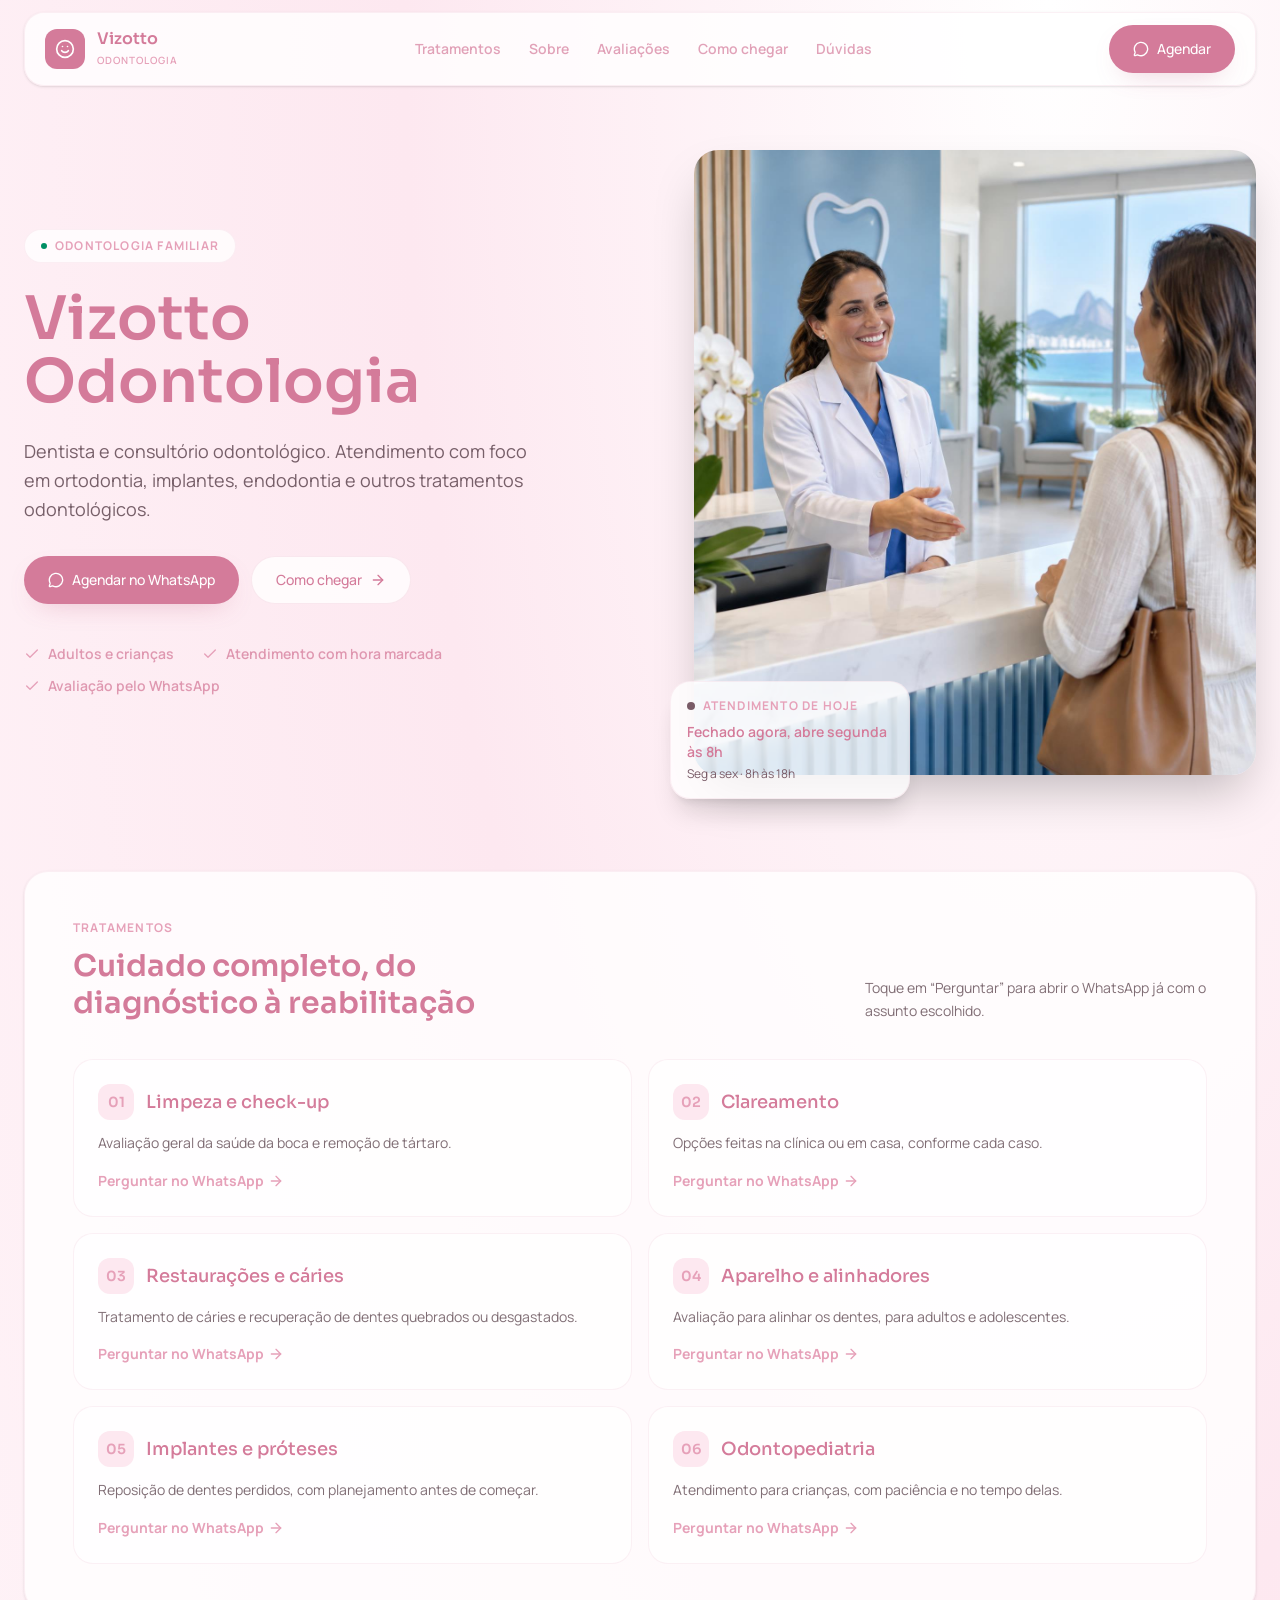
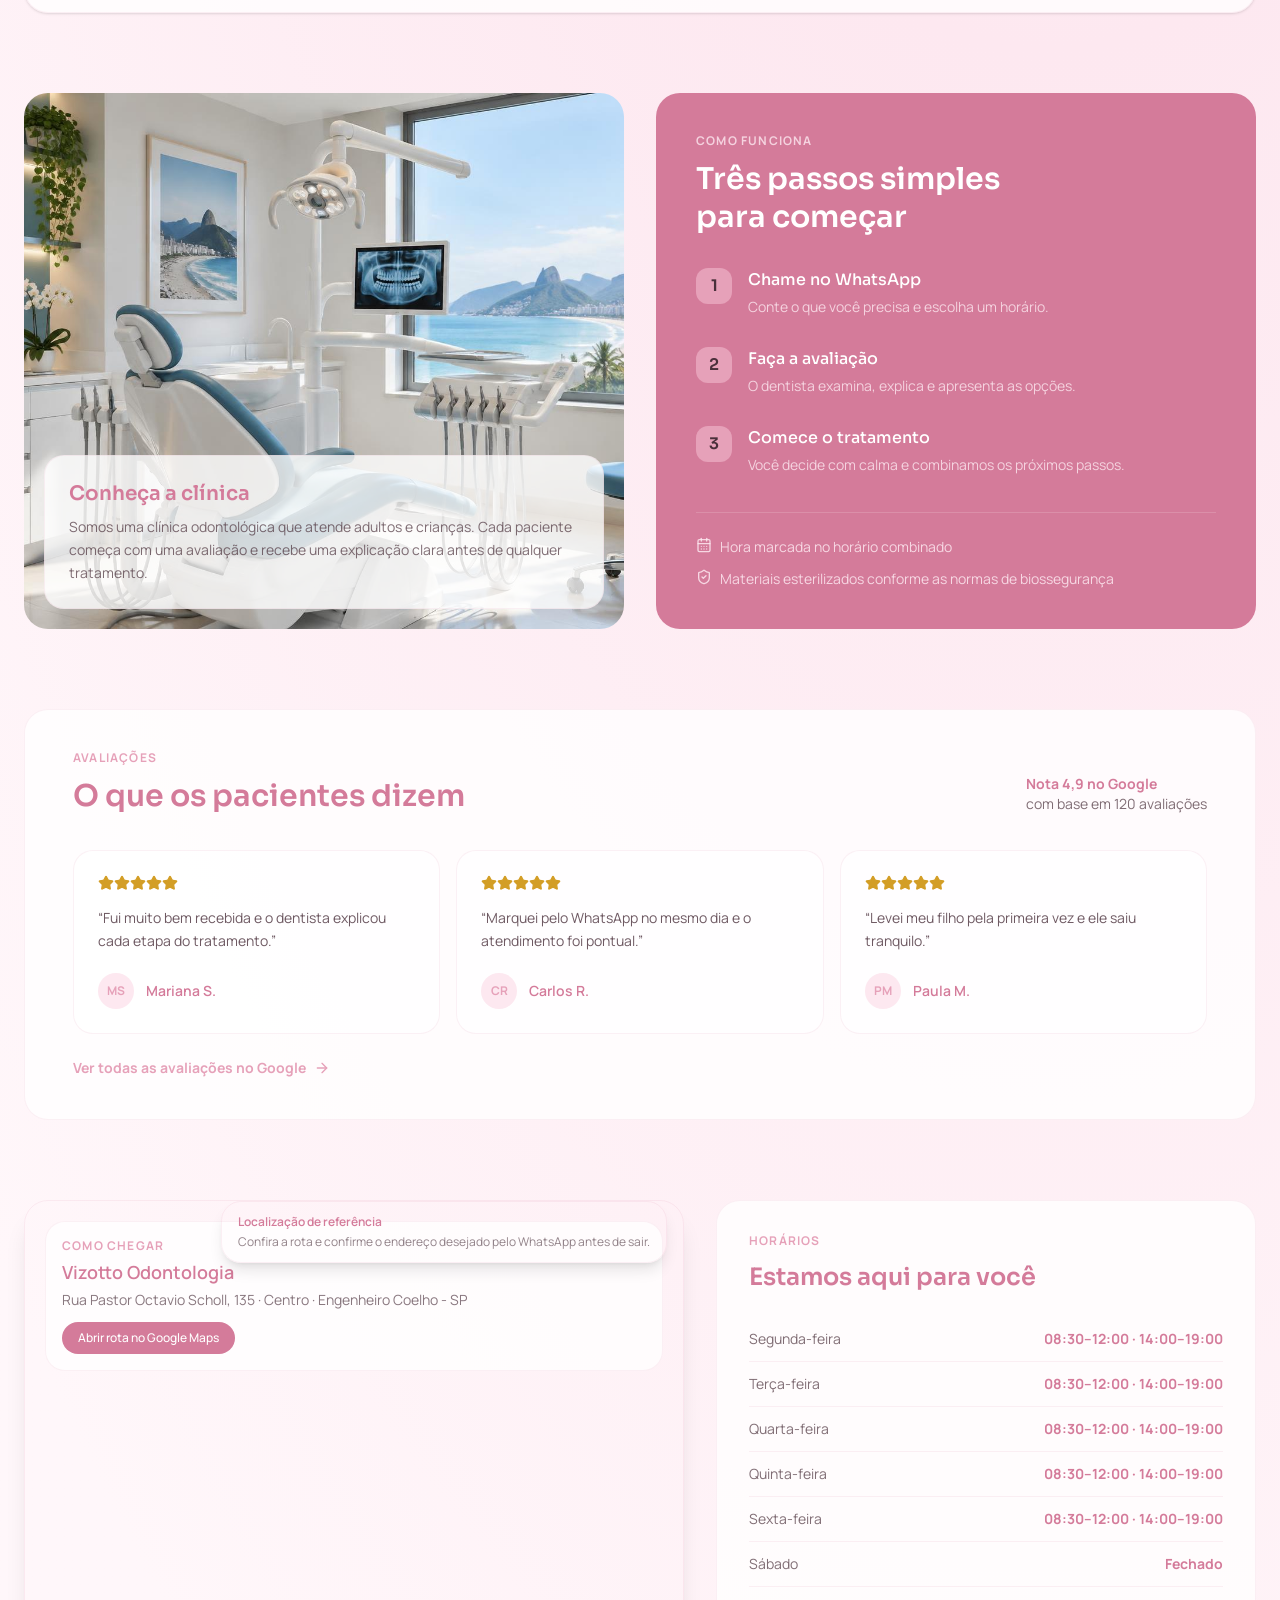
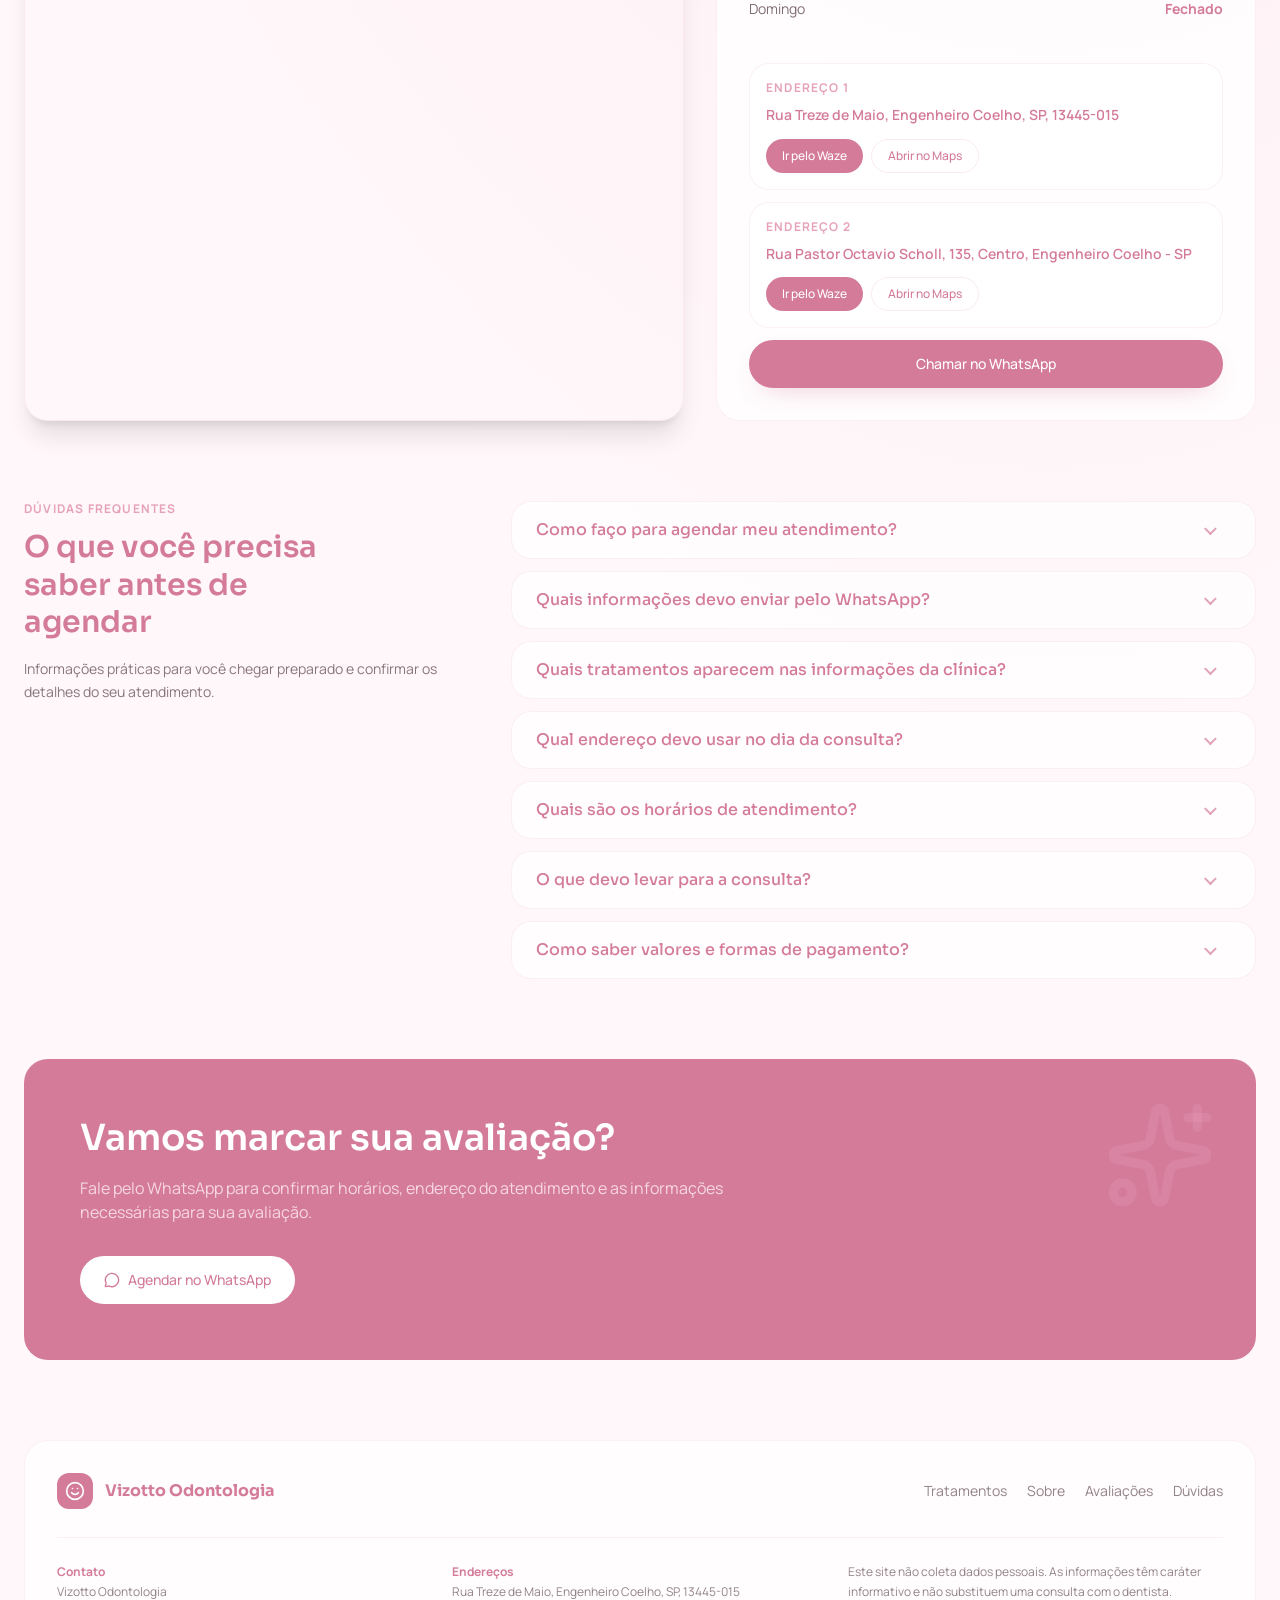
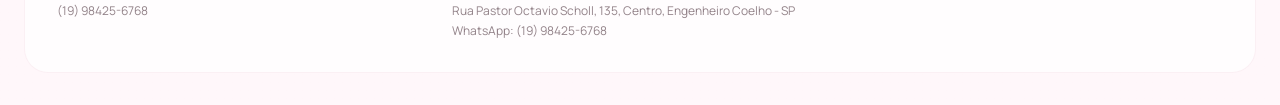
